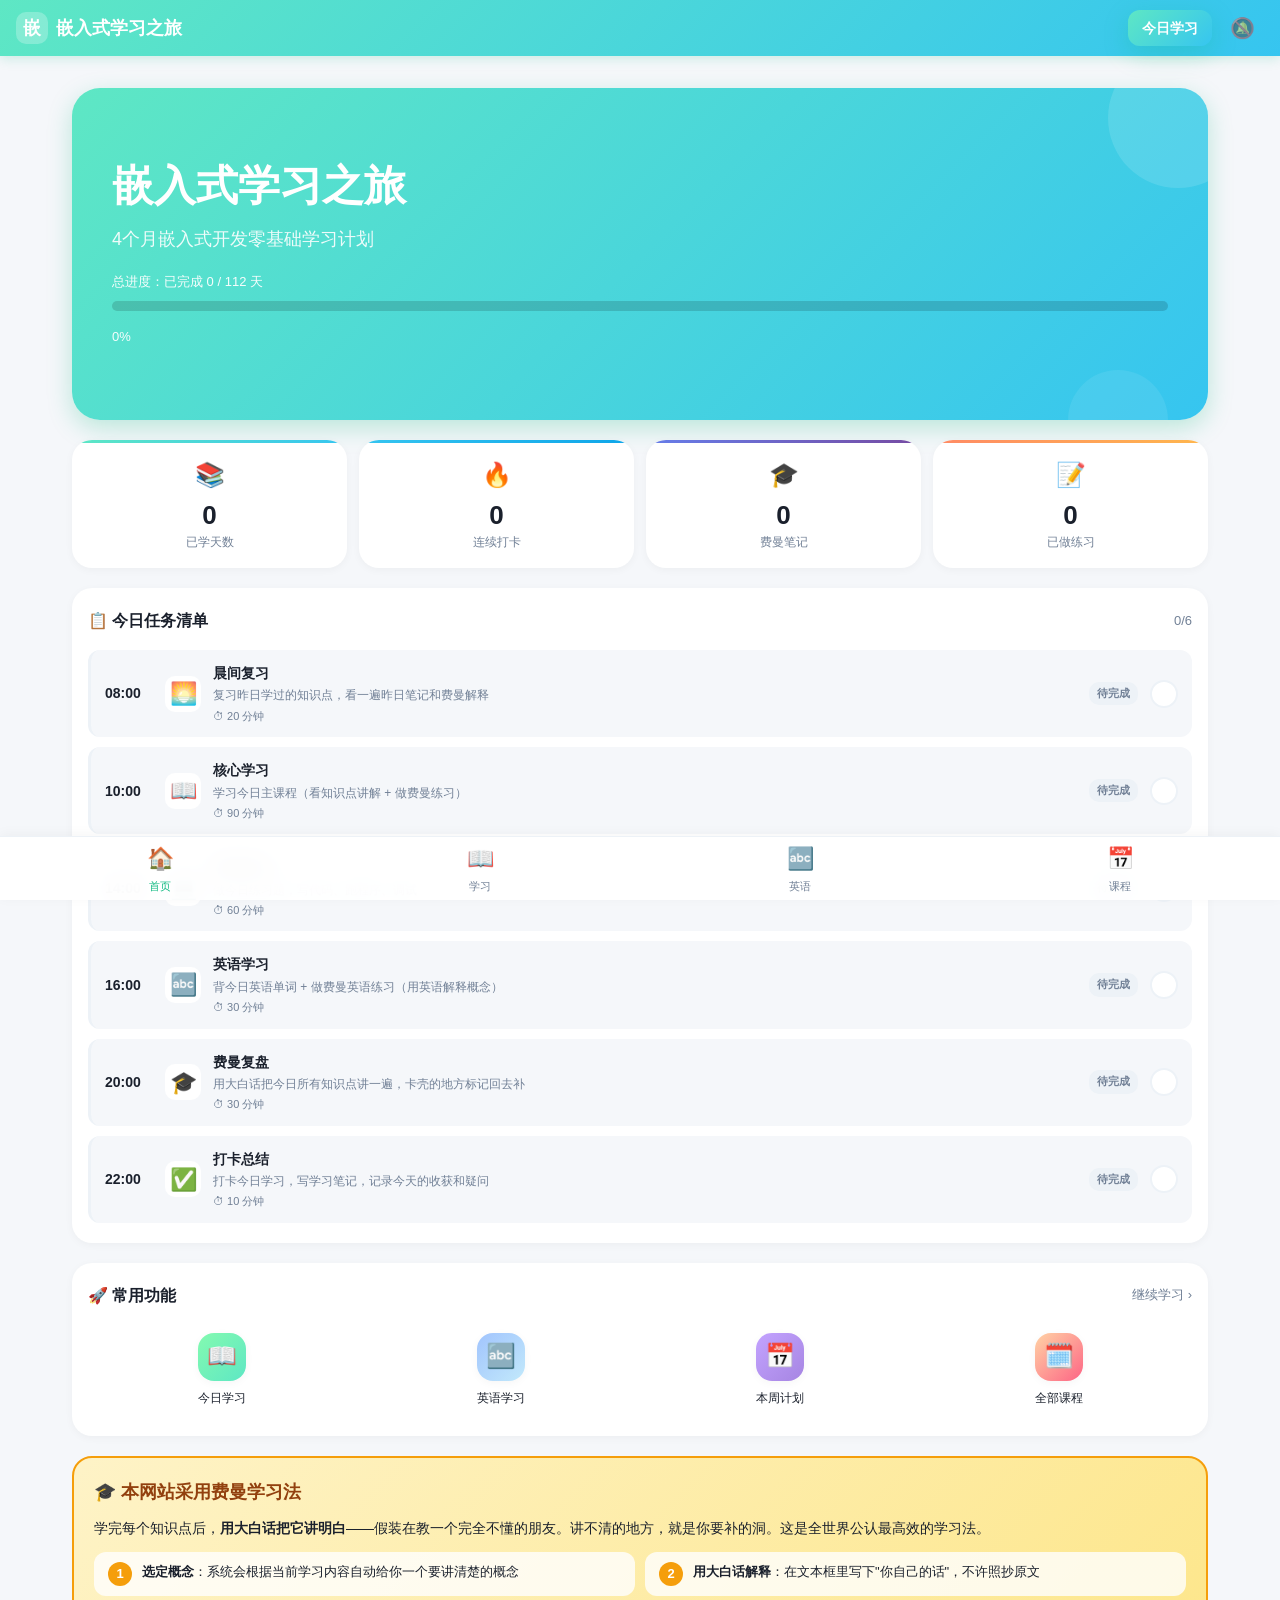
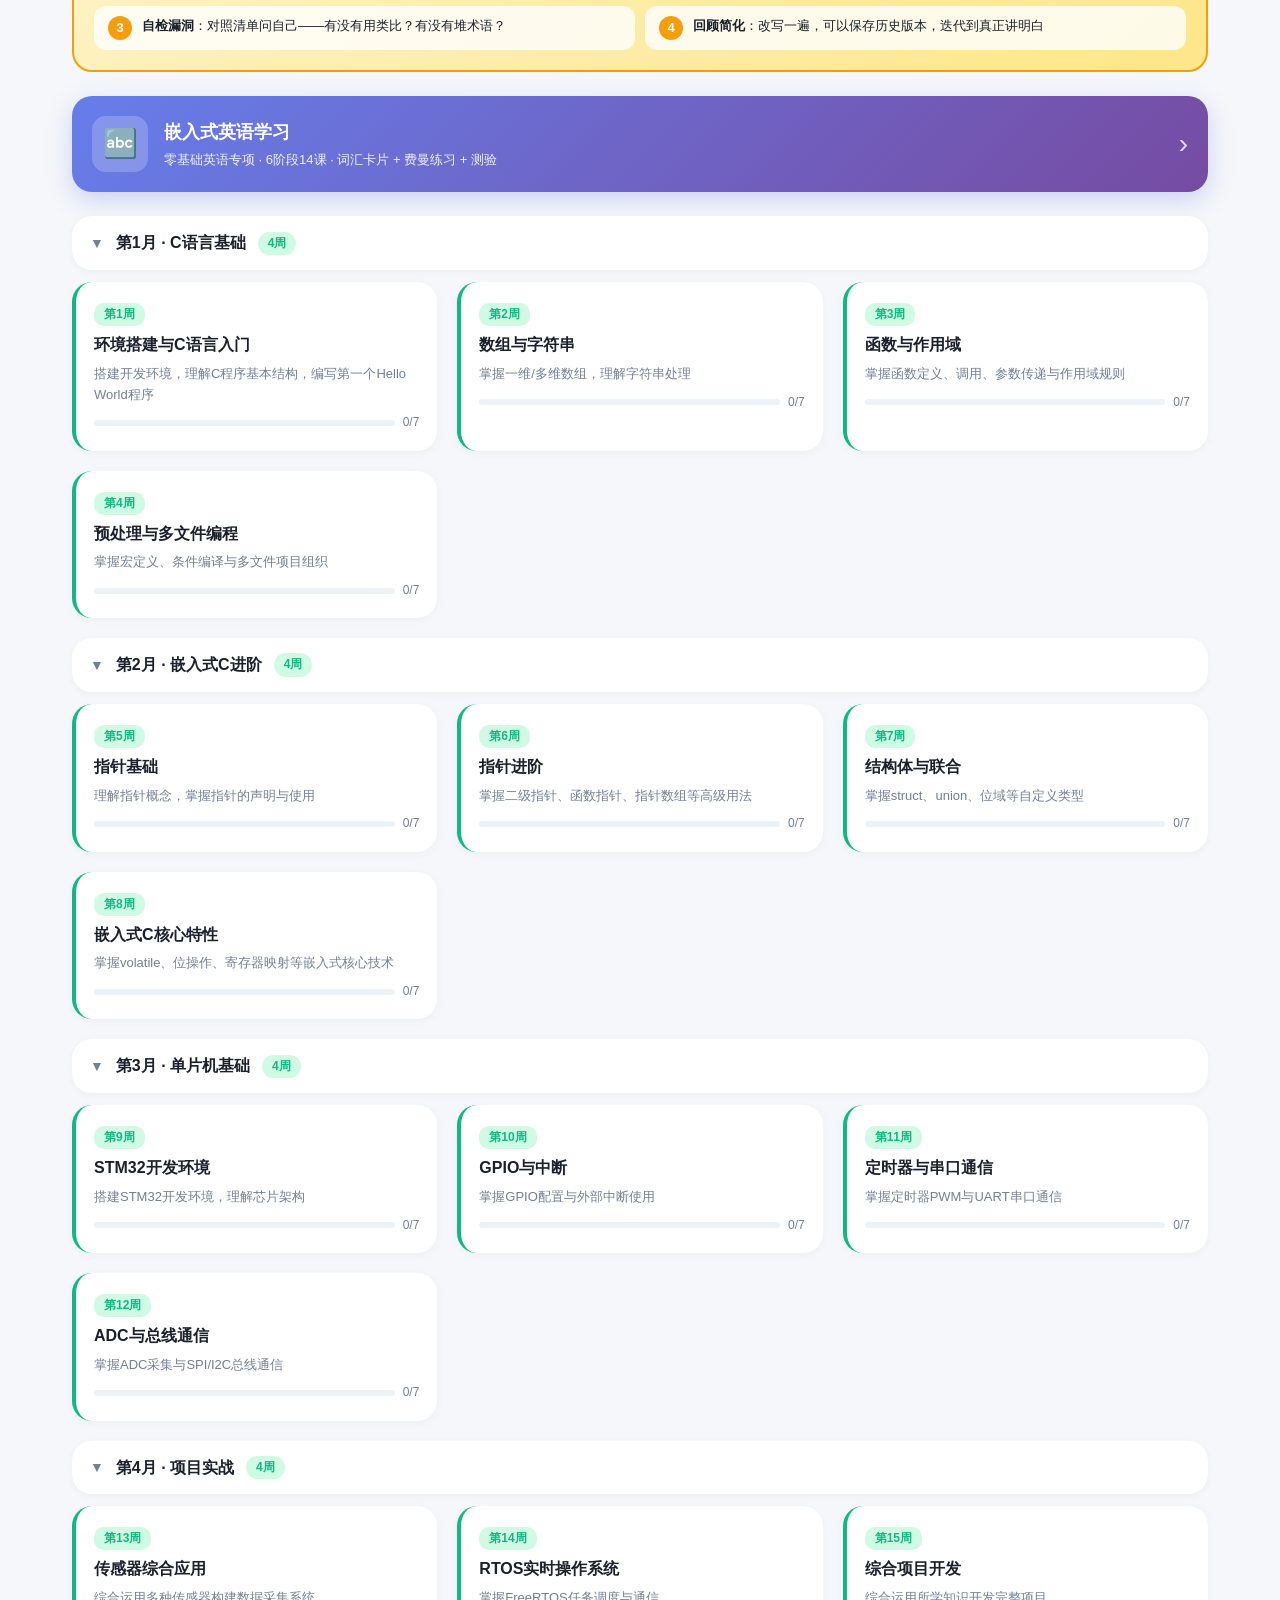
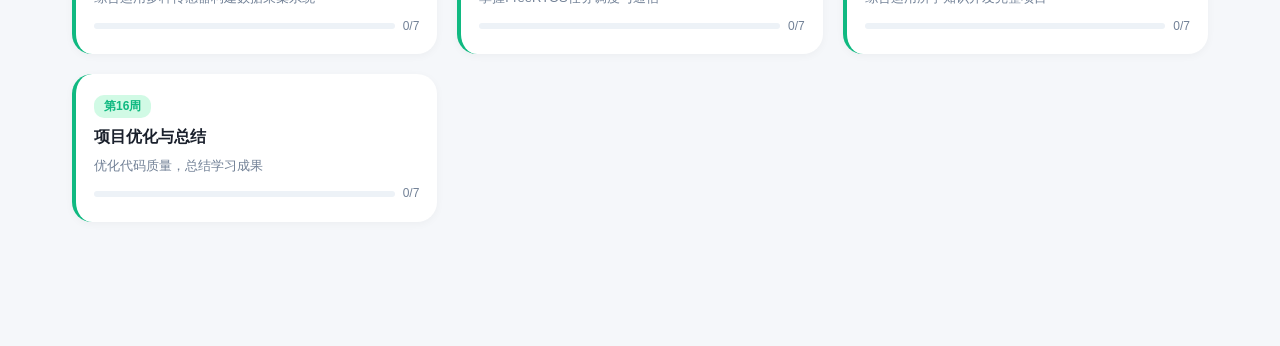
==== index.html @ c4815a7a "embedded learning website: 4-month curriculum + english + feynman" ====
<!DOCTYPE html>
<html lang="zh-CN">
<head>
  <meta charset="UTF-8">
  <meta name="viewport" content="width=device-width, initial-scale=1.0, maximum-scale=5.0, user-scalable=yes">
  <meta name="apple-mobile-web-app-capable" content="yes">
  <meta name="apple-mobile-web-app-status-bar-style" content="default">
  <meta name="apple-mobile-web-app-title" content="嵌入式学习">
  <meta name="theme-color" content="#10b981">
  <meta name="description" content="4个月嵌入式开发零基础学习计划，从C语言到单片机项目实战">
  <link rel="manifest" href="./manifest.json">
  <link rel="icon" type="image/svg+xml" href="./icons/icon-192.svg">
  <link rel="apple-touch-icon" href="./icons/icon-192.svg">
  <link rel="stylesheet" href="./css/style.css">
  <title>嵌入式学习之旅 - 首页</title>
</head>
<body>
  <!-- 顶部导航栏 -->
  <nav class="navbar">
    <div class="navbar-title">
      <span class="navbar-logo">嵌</span>
      <span>嵌入式学习之旅</span>
    </div>
    <div class="navbar-actions">
      <a href="./day.html?week=1&day=1" class="btn btn-primary" style="min-height:36px;padding:0 14px;font-size:14px;">今日学习</a>
      <button class="notif-toggle" aria-label="通知开关"></button>
    </div>
  </nav>

  <!-- 主体内容 -->
  <main class="container" id="main-content">
    <!-- Hero 区域 -->
    <section class="hero" id="hero-area">
      <div class="loading">加载中...</div>
    </section>

    <!-- 学习数据统计卡片 -->
    <section class="stats-row" id="stats-row">
      <div class="stat-card">
        <div class="stat-icon">📚</div>
        <div class="stat-num" id="stat-days">0</div>
        <div class="stat-label">已学天数</div>
      </div>
      <div class="stat-card stat-blue">
        <div class="stat-icon">🔥</div>
        <div class="stat-num" id="stat-streak">0</div>
        <div class="stat-label">连续打卡</div>
      </div>
      <div class="stat-card stat-purple">
        <div class="stat-icon">🎓</div>
        <div class="stat-num" id="stat-feynman">0</div>
        <div class="stat-label">费曼笔记</div>
      </div>
      <div class="stat-card stat-warm">
        <div class="stat-icon">📝</div>
        <div class="stat-num" id="stat-exercises">0</div>
        <div class="stat-label">已做练习</div>
      </div>
    </section>

    <!-- 今日任务清单 -->
    <section class="quick-entry reminder-section">
      <div class="quick-entry-title">
        <span>📋 今日任务清单</span>
        <span id="reminder-progress-text" style="font-size:13px;color:var(--color-text-secondary);font-weight:500;">0/6</span>
      </div>
      <div id="reminder-list-container">
        <div class="loading">加载中...</div>
      </div>
    </section>

    <!-- 功能入口网格 -->
    <section class="quick-entry">
      <div class="quick-entry-title">
        <span>🚀 常用功能</span>
        <a href="./day.html?week=1&day=1">继续学习 ›</a>
      </div>
      <div class="quick-grid">
        <a class="quick-item" href="./day.html?week=1&day=1">
          <div class="quick-item-icon green">📖</div>
          <span class="quick-item-label">今日学习</span>
        </a>
        <a class="quick-item" href="./english.html">
          <div class="quick-item-icon blue">🔤</div>
          <span class="quick-item-label">英语学习</span>
        </a>
        <a class="quick-item" href="./week.html?week=1">
          <div class="quick-item-icon purple">📅</div>
          <span class="quick-item-label">本周计划</span>
        </a>
        <a class="quick-item" href="#months-container">
          <div class="quick-item-icon warm">🗓️</div>
          <span class="quick-item-label">全部课程</span>
        </a>
      </div>
    </section>

    <!-- 费曼学习法引导 -->
    <section class="feynman-intro">
      <h2>🎓 本网站采用费曼学习法</h2>
      <p>学完每个知识点后，<strong>用大白话把它讲明白</strong>——假装在教一个完全不懂的朋友。讲不清的地方，就是你要补的洞。这是全世界公认最高效的学习法。</p>
      <div class="feynman-steps">
        <div class="feynman-step"><span class="feynman-step-num">1</span><span><strong>选定概念</strong>：系统会根据当前学习内容自动给你一个要讲清楚的概念</span></div>
        <div class="feynman-step"><span class="feynman-step-num">2</span><span><strong>用大白话解释</strong>：在文本框里写下"你自己的话"，不许照抄原文</span></div>
        <div class="feynman-step"><span class="feynman-step-num">3</span><span><strong>自检漏洞</strong>：对照清单问自己——有没有用类比？有没有堆术语？</span></div>
        <div class="feynman-step"><span class="feynman-step-num">4</span><span><strong>回顾简化</strong>：改写一遍，可以保存历史版本，迭代到真正讲明白</span></div>
      </div>
    </section>

    <!-- 嵌入式英语学习入口 -->
    <section class="english-entry">
      <a href="./english.html" class="english-entry-card">
        <div class="english-entry-icon">🔤</div>
        <div class="english-entry-content">
          <div class="english-entry-title">嵌入式英语学习</div>
          <div class="english-entry-desc">零基础英语专项 · 6阶段14课 · 词汇卡片 + 费曼练习 + 测验</div>
        </div>
        <span class="english-entry-arrow">›</span>
      </a>
    </section>

    <!-- 月份卡片区 -->
    <section id="months-container">
      <div class="loading">加载课程数据...</div>
    </section>

    <!-- 今日推荐 -->
    <section id="today-recommend" class="today-recommend" style="display:none;">
      <div class="loading">加载中...</div>
    </section>
  </main>

  <!-- 底部导航栏 -->
  <nav class="bottom-nav">
    <a class="bottom-nav-item active" href="./index.html">
      <span class="nav-icon">🏠</span>
      <span class="nav-label">首页</span>
    </a>
    <a class="bottom-nav-item" href="./day.html?week=1&day=1">
      <span class="nav-icon">📖</span>
      <span class="nav-label">学习</span>
    </a>
    <a class="bottom-nav-item" href="./english.html">
      <span class="nav-icon">🔤</span>
      <span class="nav-label">英语</span>
    </a>
    <a class="bottom-nav-item" href="#months-container">
      <span class="nav-icon">📅</span>
      <span class="nav-label">课程</span>
    </a>
  </nav>

  <!-- 引入JS文件 -->
  <script src="./js/data.js"></script>
  <script src="./js/progress.js"></script>
  <script src="./js/notification.js"></script>
  <script src="./js/feynman.js"></script>
  <script src="./js/reminder.js"></script>
  <script src="./js/app.js"></script>
</body>
</html>
---- css/style.css ----
/* ========================================
   嵌入式学习之旅 - 全局样式
   移动优先设计，响应式适配 PC/平板/手机
   视觉风格：学习 APP 风（清新渐变 + 大圆角 + 柔和阴影）
   ======================================== */

/* CSS 变量定义主题色 */
:root {
  /* 主色调：薄荷绿渐变 */
  --color-primary: #10b981;
  --color-primary-dark: #059669;
  --color-primary-light: #d1fae5;
  --color-accent: #36c5f0;
  --color-accent-dark: #0ea5e9;
  --gradient-primary: linear-gradient(135deg, #5ee7c4 0%, #36c5f0 100%);
  --gradient-accent: linear-gradient(135deg, #667eea 0%, #764ba2 100%);
  --gradient-warm: linear-gradient(135deg, #ff8a65 0%, #ffb74d 100%);
  --gradient-soft: linear-gradient(135deg, #a8edea 0%, #fed6e3 100%);

  --color-bg: #f5f7fa;
  --color-card: #ffffff;
  --color-text: #1a202c;
  --color-text-secondary: #718096;
  --color-border: #edf2f7;
  --color-success: #10b981;
  --color-success-light: #d1fae5;
  --color-error: #ef4444;
  --color-error-light: #fee2e2;
  --color-code-bg: #1e293b;
  --color-code-text: #e2e8f0;
  --radius: 20px;
  --radius-sm: 12px;
  --radius-lg: 28px;
  --shadow: 0 2px 8px rgba(0, 0, 0, 0.04);
  --shadow-md: 0 4px 16px rgba(0, 0, 0, 0.06);
  --shadow-lg: 0 12px 32px rgba(0, 0, 0, 0.08);
  --shadow-color: 0 8px 24px rgba(16, 185, 129, 0.25);
  --nav-height: 56px;
}

/* 基础重置 */
*, *::before, *::after {
  box-sizing: border-box;
  margin: 0;
  padding: 0;
}

html {
  -webkit-text-size-adjust: 100%;
  -webkit-tap-highlight-color: transparent;
}

body {
  font-family: -apple-system, BlinkMacSystemFont, 'PingFang SC', 'Microsoft YaHei',
    'Segoe UI', Roboto, 'Helvetica Neue', Arial, sans-serif;
  background-color: var(--color-bg);
  color: var(--color-text);
  line-height: 1.6;
  font-size: 16px;
  padding-top: var(--nav-height);
  padding-bottom: 72px;
  -webkit-font-smoothing: antialiased;
}

/* 链接样式 */
a {
  color: var(--color-primary);
  text-decoration: none;
}

a:hover {
  text-decoration: underline;
}

/* ========================================
   导航栏 - 固定顶部，毛玻璃效果
   ======================================== */
.navbar {
  position: fixed;
  top: 0;
  left: 0;
  right: 0;
  height: var(--nav-height);
  background: var(--gradient-primary);
  -webkit-backdrop-filter: blur(10px);
  backdrop-filter: blur(10px);
  border-bottom: none;
  z-index: 1000;
  display: flex;
  align-items: center;
  justify-content: space-between;
  padding: 0 16px;
  box-shadow: 0 2px 12px rgba(16, 185, 129, 0.2);
}

.navbar-title {
  font-size: 18px;
  font-weight: 700;
  color: #fff;
  display: flex;
  align-items: center;
  gap: 8px;
}

.navbar-actions {
  display: flex;
  align-items: center;
  gap: 8px;
}

.navbar-logo {
  width: 32px;
  height: 32px;
  border-radius: 10px;
  background: rgba(255, 255, 255, 0.25);
  color: #fff;
  display: flex;
  align-items: center;
  justify-content: center;
  font-size: 18px;
  font-weight: 700;
}

/* 通知开关 */
.notif-toggle {
  width: 44px;
  height: 44px;
  border: none;
  background: transparent;
  font-size: 20px;
  cursor: pointer;
  display: flex;
  align-items: center;
  justify-content: center;
  border-radius: 50%;
  transition: background 0.2s;
}

.notif-toggle:hover {
  background: var(--color-primary-light);
}

.notif-toggle.active {
  color: var(--color-primary);
}

.notif-toggle.inactive {
  color: var(--color-text-secondary);
  opacity: 0.5;
}

/* ========================================
   按钮通用样式 - 最小高度44px（iPhone触摸标准）
   ======================================== */
.btn {
  display: inline-flex;
  align-items: center;
  justify-content: center;
  min-height: 44px;
  padding: 0 20px;
  border: none;
  border-radius: var(--radius-sm);
  font-size: 15px;
  font-weight: 600;
  cursor: pointer;
  transition: all 0.2s ease;
  text-decoration: none;
  white-space: nowrap;
}

.btn-primary {
  background: var(--gradient-primary);
  color: #fff;
  box-shadow: var(--shadow-color);
}

.btn-primary:hover {
  filter: brightness(1.05);
  text-decoration: none;
}

.btn-secondary {
  background: var(--color-card);
  color: var(--color-text);
  border: 1px solid var(--color-border);
  box-shadow: var(--shadow);
}

.btn-secondary:hover {
  border-color: var(--color-primary);
  text-decoration: none;
}

.btn-full {
  width: 100%;
}

/* 打卡按钮 */
.btn-checkin {
  min-height: 44px;
  padding: 0 20px;
  border: 2px solid var(--color-border);
  background: var(--color-card);
  color: var(--color-text-secondary);
  border-radius: var(--radius-sm);
  font-size: 15px;
  font-weight: 600;
  cursor: pointer;
  transition: all 0.3s ease;
  display: inline-flex;
  align-items: center;
  gap: 6px;
}

.btn-checkin:hover {
  border-color: var(--color-primary);
}

.btn-checkin.checked {
  background: var(--color-success);
  border-color: var(--color-success);
  color: #fff;
  animation: checkinBounce 0.4s ease;
}

@keyframes checkinBounce {
  0% { transform: scale(1); }
  50% { transform: scale(1.15); }
  100% { transform: scale(1); }
}

/* ========================================
   布局容器
   ======================================== */
.container {
  width: 100%;
  max-width: 1200px;
  margin: 0 auto;
  padding: 16px;
}

/* ========================================
   Hero 区域 - 学习APP风格渐变 banner
   ======================================== */
.hero {
  background: var(--gradient-primary);
  color: #fff;
  padding: 32px 24px 28px;
  border-radius: var(--radius-lg);
  margin-bottom: 20px;
  text-align: left;
  position: relative;
  overflow: hidden;
  box-shadow: var(--shadow-color);
}

.hero::after {
  content: '';
  position: absolute;
  top: -40px;
  right: -40px;
  width: 140px;
  height: 140px;
  background: rgba(255, 255, 255, 0.12);
  border-radius: 50%;
}

.hero::before {
  content: '';
  position: absolute;
  bottom: -50px;
  right: 40px;
  width: 100px;
  height: 100px;
  background: rgba(255, 255, 255, 0.08);
  border-radius: 50%;
}

.hero h1 {
  font-size: 24px;
  font-weight: 800;
  margin-bottom: 6px;
  position: relative;
  z-index: 1;
}

.hero p {
  font-size: 14px;
  opacity: 0.9;
  margin-bottom: 18px;
  position: relative;
  z-index: 1;
}

.hero-progress {
  max-width: 100%;
  margin: 0;
  position: relative;
  z-index: 1;
}

.hero-progress-text {
  font-size: 13px;
  opacity: 0.95;
  margin-bottom: 8px;
}

/* ========================================
   进度条
   ======================================== */
.progress-bar {
  width: 100%;
  height: 10px;
  background: rgba(255, 255, 255, 0.3);
  border-radius: 6px;
  overflow: hidden;
}

.hero .progress-bar {
  background: rgba(0, 0, 0, 0.15);
}

.progress-fill {
  height: 100%;
  background: linear-gradient(90deg, #fbbf24 0%, #34d399 100%);
  border-radius: 6px;
  transition: width 0.6s ease;
}

.progress-bar.light {
  background: var(--color-border);
}

.progress-bar.light .progress-fill {
  background: var(--gradient-primary);
}

.progress-label {
  font-size: 13px;
  color: var(--color-text-secondary);
  margin-top: 6px;
  display: flex;
  justify-content: space-between;
}

/* ========================================
   区域标题
   ======================================== */
.section-title {
  font-size: 20px;
  font-weight: 700;
  margin-bottom: 16px;
  display: flex;
  align-items: center;
  gap: 8px;
}

.section-title .icon {
  font-size: 24px;
}

/* ========================================
   卡片通用样式
   ======================================== */
.card {
  background: var(--color-card);
  border-radius: var(--radius);
  box-shadow: var(--shadow);
  padding: 20px;
  transition: box-shadow 0.2s ease, transform 0.2s ease;
}

.card-link {
  display: block;
  cursor: pointer;
}

.card-link:hover {
  box-shadow: var(--shadow-lg);
  transform: translateY(-2px);
  text-decoration: none;
}

.card-link:hover .card-title {
  color: var(--color-primary);
}

.card-title {
  font-size: 16px;
  font-weight: 700;
  margin-bottom: 8px;
  transition: color 0.2s;
}

.card-subtitle {
  font-size: 13px;
  color: var(--color-text-secondary);
  margin-bottom: 8px;
}

.card-meta {
  font-size: 12px;
  color: var(--color-text-secondary);
  display: flex;
  align-items: center;
  gap: 12px;
  flex-wrap: wrap;
}

/* ========================================
   月份卡片区
   ======================================== */
.month-section {
  margin-bottom: 24px;
}

.month-header {
  display: flex;
  align-items: center;
  gap: 12px;
  margin-bottom: 12px;
  cursor: pointer;
  padding: 8px 0;
}

.month-header .toggle {
  font-size: 14px;
  color: var(--color-text-secondary);
  transition: transform 0.2s;
}

.month-section.collapsed .toggle {
  transform: rotate(-90deg);
}

.month-section.collapsed .week-grid {
  display: none;
}

.month-header h2 {
  font-size: 18px;
  font-weight: 700;
}

.month-badge {
  background: var(--color-primary-light);
  color: var(--color-primary);
  font-size: 12px;
  padding: 2px 10px;
  border-radius: 12px;
  font-weight: 600;
}

/* 周卡片网格 */
.week-grid {
  display: grid;
  grid-template-columns: 1fr;
  gap: 12px;
}

/* 周卡片 */
.week-card {
  background: var(--color-card);
  border-radius: var(--radius);
  box-shadow: var(--shadow);
  padding: 18px;
  border-left: 4px solid var(--color-primary);
  transition: all 0.2s ease;
  display: block;
}

.week-card:hover {
  box-shadow: var(--shadow-md);
  transform: translateY(-2px);
  text-decoration: none;
}

.week-card .week-number {
  font-size: 12px;
  color: var(--color-primary);
  font-weight: 700;
  margin-bottom: 6px;
  background: var(--color-primary-light);
  display: inline-block;
  padding: 2px 10px;
  border-radius: 10px;
}

.week-card .week-theme {
  font-size: 16px;
  font-weight: 700;
  margin-bottom: 6px;
  color: var(--color-text);
}

.week-card .week-goal {
  font-size: 13px;
  color: var(--color-text-secondary);
  margin-bottom: 8px;
}

.week-card .week-progress {
  display: flex;
  align-items: center;
  gap: 8px;
}

.week-card .week-progress-bar {
  flex: 1;
  height: 6px;
  background: var(--color-border);
  border-radius: 3px;
  overflow: hidden;
}

.week-card .week-progress-fill {
  height: 100%;
  background: var(--color-primary);
  border-radius: 3px;
  transition: width 0.4s ease;
}

.week-card .week-progress-text {
  font-size: 12px;
  color: var(--color-text-secondary);
}

/* ========================================
   今日推荐区域
   ======================================== */
.today-recommend {
  background: var(--gradient-soft);
  border-radius: var(--radius);
  box-shadow: var(--shadow);
  padding: 20px;
  margin-bottom: 24px;
  border: 2px dashed var(--color-accent);
  text-align: center;
}

.today-recommend h3 {
  font-size: 16px;
  font-weight: 700;
  margin-bottom: 8px;
}

.today-recommend p {
  font-size: 13px;
  color: var(--color-text-secondary);
  margin-bottom: 16px;
}

/* ========================================
   页脚
   ======================================== */
.footer {
  text-align: center;
  padding: 24px 16px;
  font-size: 13px;
  color: var(--color-text-secondary);
  border-top: 1px solid var(--color-border);
  margin-top: 24px;
}

/* ========================================
   周详情页 - 天卡片列表
   ======================================== */
.day-list {
  display: flex;
  flex-direction: column;
  gap: 12px;
}

.day-card {
  background: var(--color-card);
  border-radius: var(--radius);
  box-shadow: var(--shadow);
  padding: 16px;
  display: flex;
  align-items: center;
  gap: 12px;
  transition: all 0.2s ease;
  border: 1px solid transparent;
}

.day-card:hover {
  box-shadow: var(--shadow-lg);
  border-color: var(--color-primary);
  transform: translateX(4px);
  text-decoration: none;
}

.day-card .day-icon {
  width: 40px;
  height: 40px;
  border-radius: 50%;
  display: flex;
  align-items: center;
  justify-content: center;
  font-size: 18px;
  font-weight: 700;
  flex-shrink: 0;
}

.day-card .day-icon.done {
  background: var(--color-success-light);
  color: var(--color-success);
}

.day-card .day-icon.undone {
  background: var(--color-bg);
  color: var(--color-text-secondary);
  border: 2px dashed var(--color-border);
}

.day-card .day-info {
  flex: 1;
}

.day-card .day-label {
  font-size: 12px;
  color: var(--color-text-secondary);
}

.day-card .day-title {
  font-size: 15px;
  font-weight: 600;
  color: var(--color-text);
}

.day-card .day-arrow {
  font-size: 18px;
  color: var(--color-text-secondary);
}

/* ========================================
   日详情页 - 各区块
   ======================================== */
.day-nav-bottom {
  display: flex;
  justify-content: space-between;
  gap: 12px;
  margin-top: 24px;
}

.day-nav-bottom .btn {
  flex: 1;
}

/* 学习目标卡片 */
.goal-card {
  background: var(--color-primary-light);
  border-radius: var(--radius);
  padding: 16px 20px;
  margin-bottom: 16px;
  border-left: 4px solid var(--color-primary);
}

.goal-card h3 {
  font-size: 14px;
  color: var(--color-primary);
  font-weight: 700;
  margin-bottom: 6px;
}

.goal-card p {
  font-size: 14px;
  color: var(--color-text);
}

/* 时间分配卡片 */
.schedule-card ul {
  list-style: none;
  padding: 0;
}

.schedule-item {
  display: flex;
  gap: 12px;
  padding: 10px 0;
  border-bottom: 1px solid var(--color-border);
}

.schedule-item:last-child {
  border-bottom: none;
}

.schedule-time {
  font-size: 13px;
  font-weight: 600;
  color: var(--color-primary);
  min-width: 110px;
  flex-shrink: 0;
}

.schedule-task {
  font-size: 14px;
  color: var(--color-text);
}

/* 知识点讲解区域 */
.knowledge-section {
  margin-bottom: 24px;
}

.knowledge-point {
  margin-bottom: 20px;
}

.knowledge-point h4 {
  font-size: 16px;
  font-weight: 700;
  margin-bottom: 8px;
  color: var(--color-text);
  padding-left: 12px;
  border-left: 3px solid var(--color-primary);
}

.knowledge-point p {
  font-size: 14px;
  line-height: 1.6;
  color: var(--color-text);
  margin-bottom: 12px;
}

.knowledge-point ul {
  padding-left: 20px;
  margin-bottom: 12px;
}

.knowledge-point li {
  font-size: 14px;
  line-height: 1.6;
  margin-bottom: 4px;
}

/* 代码块 */
pre {
  background: var(--color-code-bg);
  color: var(--color-code-text);
  border-radius: var(--radius-sm);
  padding: 16px;
  overflow-x: auto;
  font-size: 13px;
  line-height: 1.5;
  margin: 12px 0;
  -webkit-overflow-scrolling: touch;
}

pre code {
  font-family: 'SF Mono', 'Fira Code', 'Cascadia Code', Consolas, 'Courier New', monospace;
  background: transparent;
  color: inherit;
  padding: 0;
  white-space: pre;
}

code.inline {
  font-family: 'SF Mono', Consolas, monospace;
  background: var(--color-primary-light);
  color: var(--color-primary-dark);
  padding: 2px 6px;
  border-radius: 4px;
  font-size: 13px;
}

/* 代码块语法高亮感（简单着色） */
.code-comment { color: #6b7280; font-style: italic; }
.code-keyword { color: #f472b6; }
.code-string { color: #86efac; }
.code-number { color: #fbbf24; }
.code-func { color: #60a5fa; }

/* ========================================
   练习题区域
   ======================================== */
.exercise-section {
  margin-bottom: 24px;
}

.exercise-card {
  background: var(--color-card);
  border-radius: var(--radius);
  box-shadow: var(--shadow);
  padding: 20px;
  margin-bottom: 16px;
  border: 1px solid var(--color-border);
}

.exercise-card .exercise-type {
  font-size: 12px;
  font-weight: 600;
  color: #fff;
  background: var(--color-primary);
  padding: 2px 10px;
  border-radius: 12px;
  display: inline-block;
  margin-bottom: 10px;
}

.exercise-card .exercise-question {
  font-size: 15px;
  font-weight: 600;
  margin-bottom: 14px;
  line-height: 1.6;
}

/* 选择题选项 */
.choice-options {
  display: flex;
  flex-direction: column;
  gap: 8px;
  margin-bottom: 14px;
}

.choice-option {
  display: flex;
  align-items: center;
  gap: 10px;
  padding: 12px 16px;
  border: 2px solid var(--color-border);
  border-radius: var(--radius-sm);
  cursor: pointer;
  font-size: 14px;
  transition: all 0.2s ease;
  min-height: 44px;
}

.choice-option:hover {
  border-color: var(--color-primary);
  background: var(--color-primary-light);
}

.choice-option input[type="radio"] {
  width: 20px;
  height: 20px;
  accent-color: var(--color-primary);
  flex-shrink: 0;
}

.choice-option.correct {
  border-color: var(--color-success);
  background: var(--color-success-light);
}

.choice-option.wrong {
  border-color: var(--color-error);
  background: var(--color-error-light);
}

/* 填空题 */
.fill-input {
  width: 100%;
  min-height: 44px;
  padding: 10px 14px;
  border: 2px solid var(--color-border);
  border-radius: var(--radius-sm);
  font-size: 14px;
  font-family: inherit;
  margin-bottom: 14px;
  transition: border-color 0.2s;
}

.fill-input:focus {
  outline: none;
  border-color: var(--color-primary);
}

.fill-input.correct {
  border-color: var(--color-success);
  background: var(--color-success-light);
}

.fill-input.wrong {
  border-color: var(--color-error);
  background: var(--color-error-light);
}

/* 代码题 */
.code-textarea {
  width: 100%;
  min-height: 120px;
  padding: 12px 16px;
  border: 2px solid var(--color-border);
  border-radius: var(--radius-sm);
  font-family: 'SF Mono', Consolas, monospace;
  font-size: 13px;
  line-height: 1.5;
  resize: vertical;
  margin-bottom: 14px;
  background: var(--color-bg);
  color: var(--color-text);
}

.code-textarea:focus {
  outline: none;
  border-color: var(--color-primary);
}

/* 提交后的反馈 */
.exercise-feedback {
  margin-top: 12px;
  padding: 12px 16px;
  border-radius: var(--radius-sm);
  font-size: 14px;
  line-height: 1.6;
  display: none;
}

.exercise-feedback.show {
  display: block;
}

.exercise-feedback.correct {
  background: var(--color-success-light);
  color: var(--color-success);
}

.exercise-feedback.wrong {
  background: var(--color-error-light);
  color: var(--color-error);
}

.exercise-feedback .feedback-label {
  font-weight: 700;
  margin-bottom: 4px;
}

.exercise-feedback .feedback-explanation {
  color: var(--color-text);
  font-size: 13px;
}

/* ========================================
   笔记区域
   ======================================== */
.notes-section {
  margin-bottom: 24px;
}

.notes-textarea {
  width: 100%;
  min-height: 150px;
  padding: 14px 16px;
  border: 2px solid var(--color-border);
  border-radius: var(--radius);
  font-family: inherit;
  font-size: 14px;
  line-height: 1.6;
  resize: vertical;
  background: var(--color-card);
  color: var(--color-text);
  transition: border-color 0.2s;
}

.notes-textarea:focus {
  outline: none;
  border-color: var(--color-primary);
}

.notes-status {
  font-size: 12px;
  color: var(--color-text-secondary);
  margin-top: 6px;
  text-align: right;
}

.notes-status.saved {
  color: var(--color-success);
}

/* ========================================
   加载与空状态
   ======================================== */
.loading {
  text-align: center;
  padding: 40px;
  color: var(--color-text-secondary);
  font-size: 14px;
}

.loading::after {
  content: '';
  display: block;
  width: 32px;
  height: 32px;
  margin: 12px auto;
  border: 3px solid var(--color-border);
  border-top-color: var(--color-primary);
  border-radius: 50%;
  animation: spin 0.8s linear infinite;
}

@keyframes spin {
  to { transform: rotate(360deg); }
}

.error-msg {
  text-align: center;
  padding: 40px 20px;
  color: var(--color-error);
  font-size: 14px;
}

/* ========================================
   响应式 - 平板 (>=768px)
   ======================================== */
@media (min-width: 768px) {
  body {
    font-size: 16px;
  }

  .container {
    padding: 24px;
  }

  .hero {
    padding: 56px 32px;
  }

  .hero h1 {
    font-size: 36px;
  }

  .hero p {
    font-size: 17px;
  }

  .section-title {
    font-size: 22px;
  }

  .week-grid {
    grid-template-columns: repeat(2, 1fr);
    gap: 16px;
  }

  .day-list {
    display: grid;
    grid-template-columns: repeat(2, 1fr);
    gap: 16px;
  }
}

/* ========================================
   响应式 - PC (>=1024px)
   ======================================== */
@media (min-width: 1024px) {
  .container {
    padding: 32px;
  }

  .hero {
    padding: 64px 40px;
  }

  .hero h1 {
    font-size: 42px;
  }

  .hero p {
    font-size: 18px;
  }

  .section-title {
    font-size: 24px;
  }

  .week-grid {
    grid-template-columns: repeat(3, 1fr);
    gap: 20px;
  }

  .day-list {
    display: grid;
    grid-template-columns: repeat(3, 1fr);
    gap: 16px;
  }

  .card {
    padding: 24px;
  }
}

/* ========================================
   工具类
   ======================================== */
.text-center { text-align: center; }
.mt-16 { margin-top: 16px; }
.mt-24 { margin-top: 24px; }
.mb-16 { margin-bottom: 16px; }
.hidden { display: none !important; }

/* ========================================
   嵌入式英语学习模块样式
   主题色采用紫色，与主课程区分
   ======================================== */
:root {
  --color-english: #7c3aed;
  --color-english-dark: #6d28d9;
  --color-english-light: #ede9fe;
}

/* 首页入口卡片 */
.english-entry {
  margin-bottom: 24px;
}

.english-entry-card {
  display: flex;
  align-items: center;
  gap: 16px;
  background: var(--gradient-accent);
  color: #fff;
  padding: 20px;
  border-radius: var(--radius);
  box-shadow: 0 8px 24px rgba(102, 126, 234, 0.3);
  text-decoration: none;
  transition: transform 0.2s ease, box-shadow 0.2s ease;
}

.english-entry-card:hover {
  transform: translateY(-2px);
  box-shadow: 0 12px 32px rgba(124, 58, 237, 0.3);
  text-decoration: none;
}

.english-entry-icon {
  width: 56px;
  height: 56px;
  border-radius: 14px;
  background: rgba(255, 255, 255, 0.2);
  display: flex;
  align-items: center;
  justify-content: center;
  font-size: 28px;
  flex-shrink: 0;
}

.english-entry-content {
  flex: 1;
}

.english-entry-title {
  font-size: 18px;
  font-weight: 800;
  margin-bottom: 4px;
}

.english-entry-desc {
  font-size: 13px;
  opacity: 0.9;
}

.english-entry-arrow {
  font-size: 28px;
  font-weight: 300;
  opacity: 0.8;
}

/* 英语页面 Hero */
.english-hero {
  background: var(--gradient-primary);
  color: #fff;
  padding: 32px 24px 28px;
  border-radius: var(--radius-lg);
  margin-bottom: 24px;
  text-align: center;
  box-shadow: var(--shadow-color);
  position: relative;
  overflow: hidden;
}

.english-hero::after {
  content: '';
  position: absolute;
  top: -30px;
  right: -30px;
  width: 120px;
  height: 120px;
  background: rgba(255, 255, 255, 0.12);
  border-radius: 50%;
}

.english-hero h1 {
  font-size: 28px;
  font-weight: 800;
  margin-bottom: 8px;
}

.english-hero p {
  font-size: 15px;
  opacity: 0.9;
  margin-bottom: 20px;
}

.english-overall {
  max-width: 400px;
  margin: 0 auto;
}

.english-overall .progress-bar {
  background: rgba(0, 0, 0, 0.2);
}

.english-overall .progress-label {
  color: rgba(255, 255, 255, 0.95);
}

/* 级别列表 */
.english-level-list {
  display: grid;
  grid-template-columns: 1fr;
  gap: 16px;
}

.english-level-card {
  background: var(--color-card);
  border-radius: var(--radius);
  box-shadow: var(--shadow);
  padding: 20px;
  border-left: 4px solid var(--color-english);
  transition: all 0.2s ease;
}

.english-level-card:hover {
  box-shadow: var(--shadow-lg);
  transform: translateY(-2px);
  text-decoration: none;
}

.english-level-goal {
  font-size: 13px;
  color: var(--color-text-secondary);
  margin: 8px 0;
}

/* 面包屑导航 */
.english-breadcrumb {
  font-size: 13px;
  color: var(--color-text-secondary);
  margin-bottom: 16px;
  padding: 4px 0;
}

.english-breadcrumb a {
  color: var(--color-english);
}

/* 章节 */
.english-section {
  margin-bottom: 24px;
}

.english-hint {
  font-size: 13px;
  color: var(--color-text-secondary);
  margin: -8px 0 12px;
}

/* 课程统计 */
.english-lesson-stats {
  display: flex;
  gap: 12px;
  flex-wrap: wrap;
  margin-top: 12px;
  font-size: 13px;
}

.english-stat {
  background: var(--color-english-light);
  color: var(--color-english-dark);
  padding: 4px 12px;
  border-radius: 12px;
  font-weight: 600;
}

/* 词汇卡片网格 */
.english-word-grid {
  display: grid;
  grid-template-columns: 1fr;
  gap: 12px;
}

.english-word-card {
  position: relative;
  background: var(--color-card);
  border-radius: var(--radius);
  box-shadow: var(--shadow);
  padding: 20px;
  min-height: 120px;
  cursor: pointer;
  overflow: hidden;
  transition: all 0.3s ease;
  border: 1px solid var(--color-border);
}

.english-word-card:hover {
  box-shadow: var(--shadow-lg);
  border-color: var(--color-english);
}

.english-word-card.learned {
  border-color: var(--color-success);
  background: linear-gradient(135deg, var(--color-card) 0%, var(--color-success-light) 100%);
}

/* 正面：英文 */
.english-word-front {
  display: block;
}

.english-word-back {
  display: none;
}

.english-word-card.flipped .english-word-front {
  display: none;
}

.english-word-card.flipped .english-word-back {
  display: block;
}

.english-word-word {
  font-size: 22px;
  font-weight: 800;
  color: var(--color-text);
  margin-bottom: 4px;
}

.english-word-phonetic {
  font-size: 14px;
  color: var(--color-english);
  margin-bottom: 6px;
  font-style: italic;
}

.english-word-pos {
  font-size: 12px;
  color: var(--color-text-secondary);
  background: var(--color-bg);
  display: inline-block;
  padding: 2px 8px;
  border-radius: 8px;
}

.english-word-hint {
  font-size: 12px;
  color: var(--color-text-secondary);
  margin-top: 12px;
  opacity: 0.7;
}

.english-word-meaning {
  font-size: 18px;
  font-weight: 700;
  color: var(--color-english);
  margin-bottom: 8px;
}

.english-word-example-en {
  font-size: 13px;
  color: var(--color-text);
  margin-bottom: 4px;
  font-style: italic;
}

.english-word-example-cn {
  font-size: 13px;
  color: var(--color-text-secondary);
}

.english-word-mark {
  position: absolute;
  bottom: 8px;
  right: 8px;
  background: var(--color-bg);
  border: 1px solid var(--color-border);
  border-radius: 12px;
  padding: 4px 10px;
  font-size: 11px;
  color: var(--color-text-secondary);
  cursor: pointer;
  transition: all 0.2s;
  min-height: 28px;
}

.english-word-mark:hover {
  border-color: var(--color-english);
  color: var(--color-english);
}

.english-word-mark.marked {
  background: var(--color-success);
  border-color: var(--color-success);
  color: #fff;
}

/* 句型列表 */
.english-sentence-list {
  display: flex;
  flex-direction: column;
  gap: 12px;
}

.english-sentence-item {
  background: var(--color-card);
  border-radius: var(--radius);
  padding: 16px 20px;
  box-shadow: var(--shadow);
  border-left: 3px solid var(--color-english);
}

.english-sentence-en {
  font-size: 16px;
  font-weight: 600;
  color: var(--color-text);
  margin-bottom: 6px;
}

.english-sentence-cn {
  font-size: 14px;
  color: var(--color-text-secondary);
}

/* 测验 */
.english-quiz-form {
  display: flex;
  flex-direction: column;
  gap: 16px;
}

.english-quiz-word {
  font-size: 20px;
  font-weight: 800;
  color: var(--color-english);
  margin-bottom: 4px;
}

.english-quiz-phonetic {
  font-size: 13px;
  color: var(--color-text-secondary);
  font-style: italic;
  margin-bottom: 6px;
}

.english-quiz-prompt {
  font-size: 13px;
  color: var(--color-text-secondary);
}

.english-quiz-result {
  text-align: center;
  margin-top: 16px;
}

.english-quiz-score {
  font-size: 18px;
  font-weight: 800;
  padding: 12px 20px;
  border-radius: var(--radius-sm);
  margin-bottom: 12px;
}

.english-quiz-score.pass {
  background: var(--color-success-light);
  color: var(--color-success);
}

.english-quiz-score.fail {
  background: var(--color-error-light);
  color: var(--color-error);
}

/* 响应式 - 词汇卡片网格 */
@media (min-width: 768px) {
  .english-word-grid {
    grid-template-columns: repeat(2, 1fr);
  }

  .english-level-list {
    grid-template-columns: repeat(2, 1fr);
  }

  .english-hero h1 {
    font-size: 34px;
  }
}

@media (min-width: 1024px) {
  .english-word-grid {
    grid-template-columns: repeat(3, 1fr);
  }

  .english-level-list {
    grid-template-columns: repeat(3, 1fr);
  }

  .english-hero h1 {
    font-size: 38px;
  }
}

/* ========================================
   费曼学习法模块样式
   ======================================== */
.feynman-host {
  margin: 16px 0 24px;
}

.feynman-card {
  background: linear-gradient(135deg, #fffbeb 0%, #fef3c7 100%);
  border: 2px solid #f59e0b;
  border-radius: var(--radius);
  padding: 20px;
  box-shadow: var(--shadow);
}

.feynman-card.mastered {
  background: linear-gradient(135deg, var(--color-success-light) 0%, #d1fae5 100%);
  border-color: var(--color-success);
}

.feynman-header {
  display: flex;
  align-items: center;
  gap: 8px;
  margin-bottom: 14px;
  flex-wrap: wrap;
}

.feynman-icon {
  font-size: 22px;
}

.feynman-title {
  font-size: 15px;
  font-weight: 700;
  color: #92400e;
  flex: 1;
}

.feynman-card.mastered .feynman-title {
  color: var(--color-success);
}

.feynman-badge {
  font-size: 12px;
  padding: 2px 10px;
  border-radius: 12px;
  background: var(--color-border);
  color: var(--color-text-secondary);
  font-weight: 600;
}

.feynman-badge.on {
  background: var(--color-success);
  color: #fff;
}

.feynman-concept {
  background: rgba(255, 255, 255, 0.7);
  padding: 12px 16px;
  border-radius: var(--radius-sm);
  margin-bottom: 12px;
  border-left: 3px solid #f59e0b;
}

.feynman-concept-label {
  font-size: 13px;
  color: var(--color-text-secondary);
  display: block;
  margin-bottom: 4px;
}

.feynman-concept-name {
  font-size: 17px;
  color: #92400e;
}

.feynman-instruction {
  font-size: 14px;
  color: var(--color-text);
  line-height: 1.7;
  margin-bottom: 14px;
}

.feynman-instruction strong {
  color: #b45309;
}

.feynman-hints {
  display: flex;
  flex-wrap: wrap;
  gap: 6px;
  margin-bottom: 14px;
}

.feynman-hint-chip {
  font-size: 12px;
  background: rgba(245, 158, 11, 0.15);
  color: #92400e;
  padding: 3px 10px;
  border-radius: 12px;
  border: 1px dashed #f59e0b;
}

.feynman-textarea {
  width: 100%;
  min-height: 140px;
  padding: 14px 16px;
  border: 2px solid #fde68a;
  border-radius: var(--radius);
  font-family: inherit;
  font-size: 14px;
  line-height: 1.7;
  resize: vertical;
  background: #fff;
  color: var(--color-text);
  transition: border-color 0.2s;
}

.feynman-textarea:focus {
  outline: none;
  border-color: #f59e0b;
  box-shadow: 0 0 0 3px rgba(245, 158, 11, 0.15);
}

.feynman-save-status {
  font-size: 12px;
  color: var(--color-text-secondary);
  text-align: right;
  margin-top: 6px;
}

.feynman-save-status.saved {
  color: var(--color-success);
}

.feynman-save-status.editing {
  color: #f59e0b;
}

.feynman-checklist {
  margin-top: 16px;
  background: rgba(255, 255, 255, 0.6);
  border-radius: var(--radius-sm);
  padding: 14px 16px;
}

.feynman-checklist-title {
  font-size: 14px;
  font-weight: 700;
  color: #92400e;
  margin-bottom: 10px;
}

.feynman-check-item {
  display: flex;
  align-items: flex-start;
  gap: 8px;
  padding: 8px 0;
  cursor: pointer;
  border-bottom: 1px solid rgba(245, 158, 11, 0.15);
}

.feynman-check-item:last-child {
  border-bottom: none;
}

.feynman-check-item input[type="checkbox"] {
  width: 20px;
  height: 20px;
  accent-color: #f59e0b;
  flex-shrink: 0;
  margin-top: 2px;
}

.feynman-check-text {
  font-size: 13px;
  color: var(--color-text);
  font-weight: 500;
  display: block;
}

.feynman-check-tip {
  font-size: 11px;
  color: var(--color-text-secondary);
  display: block;
  margin-top: 2px;
  opacity: 0.8;
}

.feynman-actions {
  display: flex;
  gap: 8px;
  flex-wrap: wrap;
  margin-top: 16px;
}

.feynman-actions .btn {
  flex: 1;
  min-width: 120px;
}

.feynman-history-panel {
  margin-top: 16px;
  border-top: 1px dashed #fde68a;
  padding-top: 14px;
}

.feynman-history-title {
  font-size: 13px;
  font-weight: 700;
  color: #92400e;
  margin-bottom: 10px;
}

.feynman-history-item {
  background: rgba(255, 255, 255, 0.7);
  padding: 10px 14px;
  border-radius: var(--radius-sm);
  margin-bottom: 8px;
  border-left: 2px solid #f59e0b;
}

.feynman-history-meta {
  font-size: 11px;
  color: var(--color-text-secondary);
  margin-bottom: 4px;
}

.feynman-history-text {
  font-size: 13px;
  color: var(--color-text);
  white-space: pre-wrap;
  word-break: break-word;
}

.feynman-history-empty {
  font-size: 13px;
  color: var(--color-text-secondary);
  text-align: center;
  padding: 12px;
}

/* 首页费曼学习法引导 */
.feynman-intro {
  background: linear-gradient(135deg, #fef3c7 0%, #fde68a 100%);
  border: 2px solid #f59e0b;
  border-radius: var(--radius);
  padding: 20px;
  margin-bottom: 24px;
}

.feynman-intro h2 {
  font-size: 18px;
  font-weight: 800;
  color: #92400e;
  margin-bottom: 10px;
  display: flex;
  align-items: center;
  gap: 8px;
}

.feynman-intro p {
  font-size: 14px;
  color: var(--color-text);
  line-height: 1.7;
  margin-bottom: 12px;
}

.feynman-steps {
  display: grid;
  grid-template-columns: 1fr;
  gap: 10px;
}

.feynman-step {
  background: rgba(255, 255, 255, 0.8);
  padding: 10px 14px;
  border-radius: var(--radius-sm);
  font-size: 13px;
  display: flex;
  align-items: flex-start;
  gap: 10px;
}

.feynman-step-num {
  width: 24px;
  height: 24px;
  border-radius: 50%;
  background: #f59e0b;
  color: #fff;
  display: flex;
  align-items: center;
  justify-content: center;
  font-size: 13px;
  font-weight: 700;
  flex-shrink: 0;
}

@media (min-width: 768px) {
  .feynman-steps {
    grid-template-columns: repeat(2, 1fr);
  }
}

/* ========================================
   首页 - 学习数据统计卡片（参考学习APP）
   ======================================== */
.stats-row {
  display: grid;
  grid-template-columns: repeat(2, 1fr);
  gap: 12px;
  margin-bottom: 20px;
}

.stat-card {
  background: var(--color-card);
  border-radius: var(--radius);
  padding: 16px;
  box-shadow: var(--shadow);
  text-align: center;
  position: relative;
  overflow: hidden;
  transition: transform 0.2s;
}

.stat-card:hover {
  transform: translateY(-2px);
  box-shadow: var(--shadow-md);
}

.stat-card::before {
  content: '';
  position: absolute;
  top: 0;
  left: 0;
  right: 0;
  height: 3px;
  background: var(--gradient-primary);
}

.stat-card.stat-blue::before { background: linear-gradient(90deg, #36c5f0, #0ea5e9); }
.stat-card.stat-purple::before { background: linear-gradient(90deg, #667eea, #764ba2); }
.stat-card.stat-warm::before { background: linear-gradient(90deg, #ff8a65, #ffb74d); }

.stat-icon {
  font-size: 24px;
  margin-bottom: 6px;
}

.stat-num {
  font-size: 26px;
  font-weight: 800;
  color: var(--color-text);
  line-height: 1.2;
}

.stat-label {
  font-size: 12px;
  color: var(--color-text-secondary);
  margin-top: 2px;
}

/* ========================================
   首页 - 功能入口网格（参考学习APP图标入口）
   ======================================== */
.quick-entry {
  background: var(--color-card);
  border-radius: var(--radius);
  padding: 20px 16px;
  box-shadow: var(--shadow);
  margin-bottom: 20px;
}

.quick-entry-title {
  font-size: 16px;
  font-weight: 700;
  margin-bottom: 16px;
  display: flex;
  align-items: center;
  justify-content: space-between;
}

.quick-entry-title a {
  font-size: 13px;
  font-weight: 500;
  color: var(--color-text-secondary);
}

.quick-grid {
  display: grid;
  grid-template-columns: repeat(4, 1fr);
  gap: 12px;
}

.quick-item {
  display: flex;
  flex-direction: column;
  align-items: center;
  gap: 8px;
  text-decoration: none;
  color: var(--color-text);
  padding: 8px 4px;
  border-radius: var(--radius-sm);
  transition: background 0.2s;
}

.quick-item:hover {
  background: var(--color-bg);
  text-decoration: none;
}

.quick-item-icon {
  width: 48px;
  height: 48px;
  border-radius: 16px;
  display: flex;
  align-items: center;
  justify-content: center;
  font-size: 24px;
  box-shadow: var(--shadow);
}

.quick-item-icon.green { background: linear-gradient(135deg, #84fab0, #5ee7c4); }
.quick-item-icon.blue { background: linear-gradient(135deg, #a1c4fd, #c2e9fb); }
.quick-item-icon.purple { background: linear-gradient(135deg, #c3a3ff, #a685e2); }
.quick-item-icon.warm { background: linear-gradient(135deg, #ffd3a5, #fd6585); }
.quick-item-icon.teal { background: linear-gradient(135deg, #84f0c7, #4facfe); }
.quick-item-icon.pink { background: linear-gradient(135deg, #fbb2b2, #f9a8d4); }

.quick-item-label {
  font-size: 12px;
  color: var(--color-text);
  font-weight: 500;
}

/* ========================================
   首页 - 月份区域标题美化
   ======================================== */
.month-section {
  margin-bottom: 20px;
}

.month-header {
  background: var(--color-card);
  border-radius: var(--radius);
  padding: 14px 18px;
  box-shadow: var(--shadow);
  margin-bottom: 12px;
}

.month-header h2 {
  font-size: 16px;
  font-weight: 700;
}

/* ========================================
   底部导航栏（参考学习APP底部Tab）
   ======================================== */
.bottom-nav {
  position: fixed;
  bottom: 0;
  left: 0;
  right: 0;
  height: 64px;
  background: rgba(255, 255, 255, 0.95);
  -webkit-backdrop-filter: blur(12px);
  backdrop-filter: blur(12px);
  border-top: 1px solid var(--color-border);
  display: flex;
  align-items: center;
  justify-content: space-around;
  z-index: 1000;
  box-shadow: 0 -2px 12px rgba(0, 0, 0, 0.04);
}

.bottom-nav-item {
  display: flex;
  flex-direction: column;
  align-items: center;
  gap: 2px;
  text-decoration: none;
  color: var(--color-text-secondary);
  font-size: 11px;
  flex: 1;
  padding: 6px 0;
  transition: color 0.2s;
}

.bottom-nav-item.active {
  color: var(--color-primary);
}

.bottom-nav-item .nav-icon {
  font-size: 22px;
}

.bottom-nav-item .nav-label {
  font-size: 11px;
  font-weight: 500;
}

/* 响应式：统计卡片 PC 端 4 列 */
@media (min-width: 768px) {
  .stats-row {
    grid-template-columns: repeat(4, 1fr);
  }
}

/* ========================================
   今日任务清单 & 提醒 toast
   ======================================== */
.reminder-section {
  margin-bottom: 20px;
}

.reminder-list {
  display: flex;
  flex-direction: column;
  gap: 10px;
}

.reminder-item {
  display: flex;
  align-items: center;
  gap: 12px;
  padding: 12px 14px;
  background: var(--color-bg);
  border-radius: var(--radius-sm);
  border-left: 3px solid var(--color-border);
  transition: all 0.2s;
  position: relative;
}

.reminder-item.current {
  border-left-color: var(--color-primary);
  background: var(--color-primary-light);
  animation: reminderPulse 2s ease-in-out infinite;
}

@keyframes reminderPulse {
  0%, 100% { box-shadow: 0 0 0 0 rgba(16, 185, 129, 0.2); }
  50% { box-shadow: 0 0 0 6px rgba(16, 185, 129, 0); }
}

.reminder-item.overdue {
  border-left-color: var(--color-error);
  background: var(--color-error-light);
}

.reminder-item.done {
  opacity: 0.6;
  border-left-color: var(--color-success);
}

.reminder-item.done .reminder-item-title,
.reminder-item.done .reminder-item-task {
  text-decoration: line-through;
}

.reminder-item-time {
  font-size: 14px;
  font-weight: 700;
  color: var(--color-text);
  min-width: 48px;
}

.reminder-item-icon {
  font-size: 22px;
  width: 36px;
  height: 36px;
  display: flex;
  align-items: center;
  justify-content: center;
  background: #fff;
  border-radius: 10px;
  flex-shrink: 0;
}

.reminder-item-body {
  flex: 1;
  min-width: 0;
}

.reminder-item-title {
  font-size: 14px;
  font-weight: 700;
  color: var(--color-text);
}

.reminder-item-task {
  font-size: 12px;
  color: var(--color-text-secondary);
  margin-top: 2px;
  overflow: hidden;
  text-overflow: ellipsis;
  white-space: nowrap;
}

.reminder-item-duration {
  font-size: 11px;
  color: var(--color-text-secondary);
  margin-top: 2px;
}

.reminder-item-consequence {
  font-size: 12px;
  color: var(--color-error);
  margin-top: 4px;
  font-weight: 500;
}

.reminder-item-status {
  font-size: 11px;
  padding: 3px 8px;
  border-radius: 10px;
  font-weight: 600;
  white-space: nowrap;
  flex-shrink: 0;
}

.status-pending { background: var(--color-border); color: var(--color-text-secondary); }
.status-current { background: var(--color-primary); color: #fff; }
.status-overdue { background: var(--color-error); color: #fff; }
.status-done { background: var(--color-success); color: #fff; }

.reminder-item-check {
  width: 28px;
  height: 28px;
  border-radius: 50%;
  border: 2px solid var(--color-border);
  background: #fff;
  cursor: pointer;
  display: flex;
  align-items: center;
  justify-content: center;
  font-size: 14px;
  color: #fff;
  flex-shrink: 0;
  transition: all 0.2s;
}

.reminder-item-check.checked {
  background: var(--color-success);
  border-color: var(--color-success);
}

/* ====== 提醒 toast（右上角弹出） ====== */
.reminder-toast {
  position: fixed;
  top: 72px;
  right: 16px;
  width: 340px;
  max-width: calc(100vw - 32px);
  background: var(--color-card);
  border-radius: var(--radius);
  box-shadow: var(--shadow-lg);
  padding: 16px;
  z-index: 2000;
  transform: translateX(120%);
  transition: transform 0.3s ease;
  border-left: 4px solid var(--color-warm, #ff8a65);
}

.reminder-toast.show {
  transform: translateX(0);
}

.reminder-toast-head {
  display: flex;
  gap: 10px;
  margin-bottom: 10px;
}

.reminder-toast-icon {
  font-size: 24px;
  width: 40px;
  height: 40px;
  display: flex;
  align-items: center;
  justify-content: center;
  background: var(--color-bg);
  border-radius: 10px;
  flex-shrink: 0;
}

.reminder-toast-title {
  font-size: 14px;
  font-weight: 700;
  color: var(--color-text);
}

.reminder-toast-task {
  font-size: 12px;
  color: var(--color-text-secondary);
  margin-top: 2px;
}

.reminder-toast-consequence {
  font-size: 12px;
  color: var(--color-error);
  padding: 8px 10px;
  background: var(--color-error-light);
  border-radius: var(--radius-sm);
  margin-bottom: 12px;
  line-height: 1.5;
}

.reminder-toast-consequence strong {
  color: var(--color-error);
}

.reminder-toast-actions {
  display: flex;
  gap: 8px;
}

.reminder-toast-btn {
  flex: 1;
  min-height: 36px;
  border: none;
  border-radius: var(--radius-sm);
  font-size: 13px;
  font-weight: 600;
  cursor: pointer;
  transition: all 0.2s;
}

.reminder-toast-ignore {
  background: var(--color-bg);
  color: var(--color-text-secondary);
}

.reminder-toast-ignore:hover {
  background: var(--color-border);
}

.reminder-toast-done {
  background: var(--color-primary);
  color: #fff;
}

.reminder-toast-done:hover {
  filter: brightness(1.05);
}

/* 移动端 toast 改为底部弹出 */
@media (max-width: 600px) {
  .reminder-toast {
    top: auto;
    bottom: 80px;
    left: 16px;
    right: 16px;
    width: auto;
  }
}
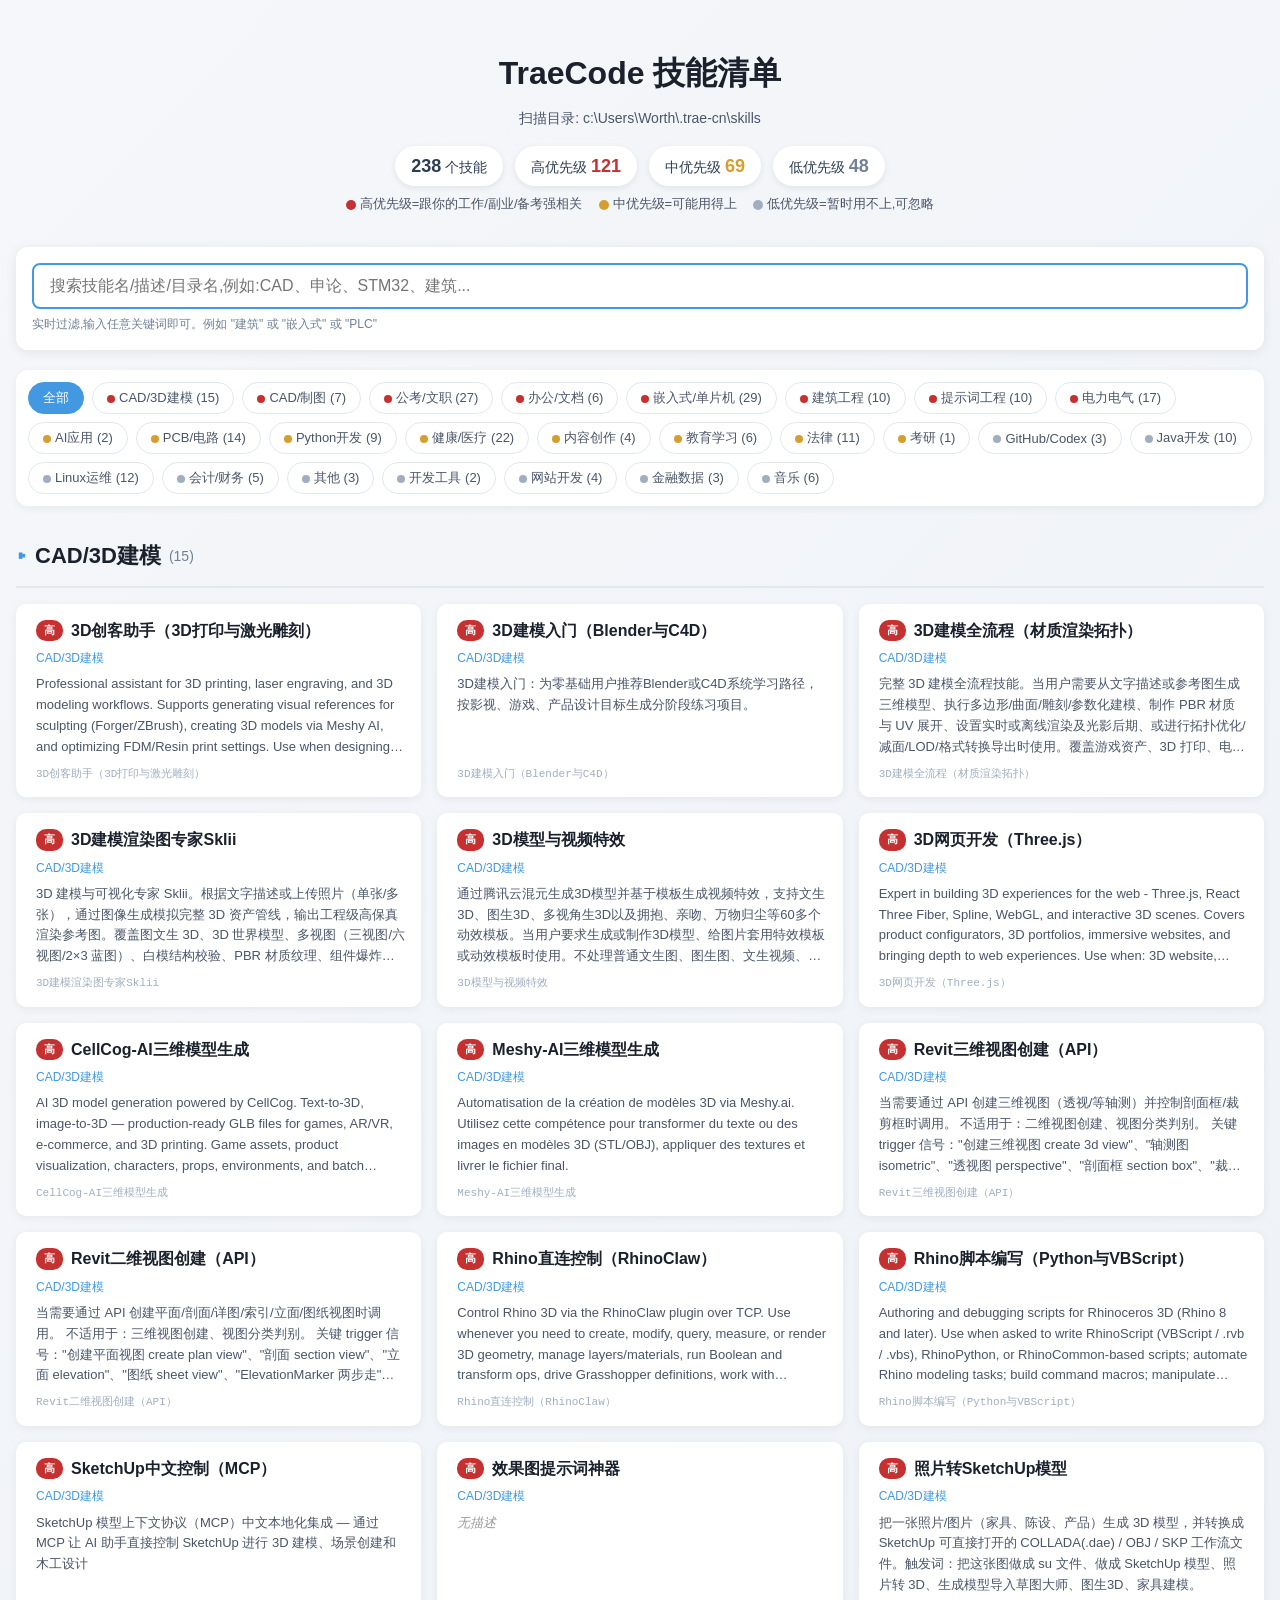
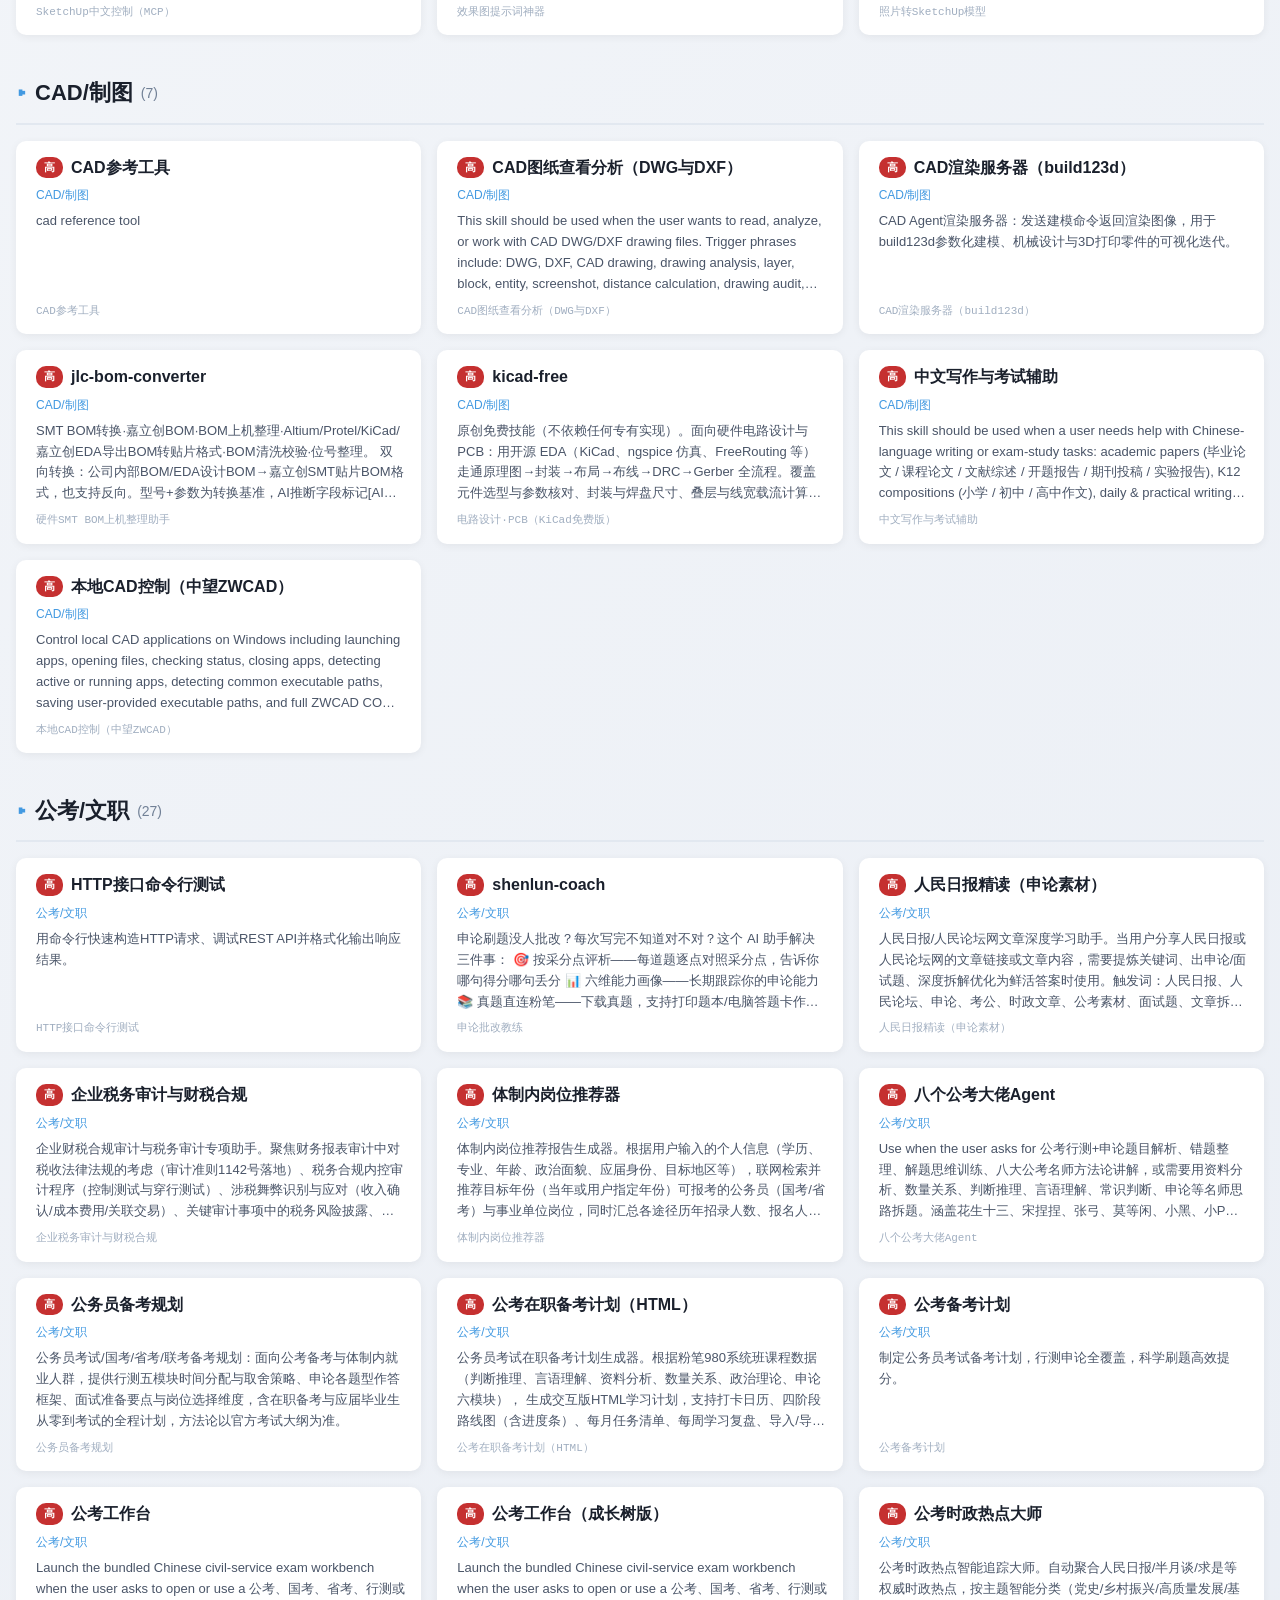
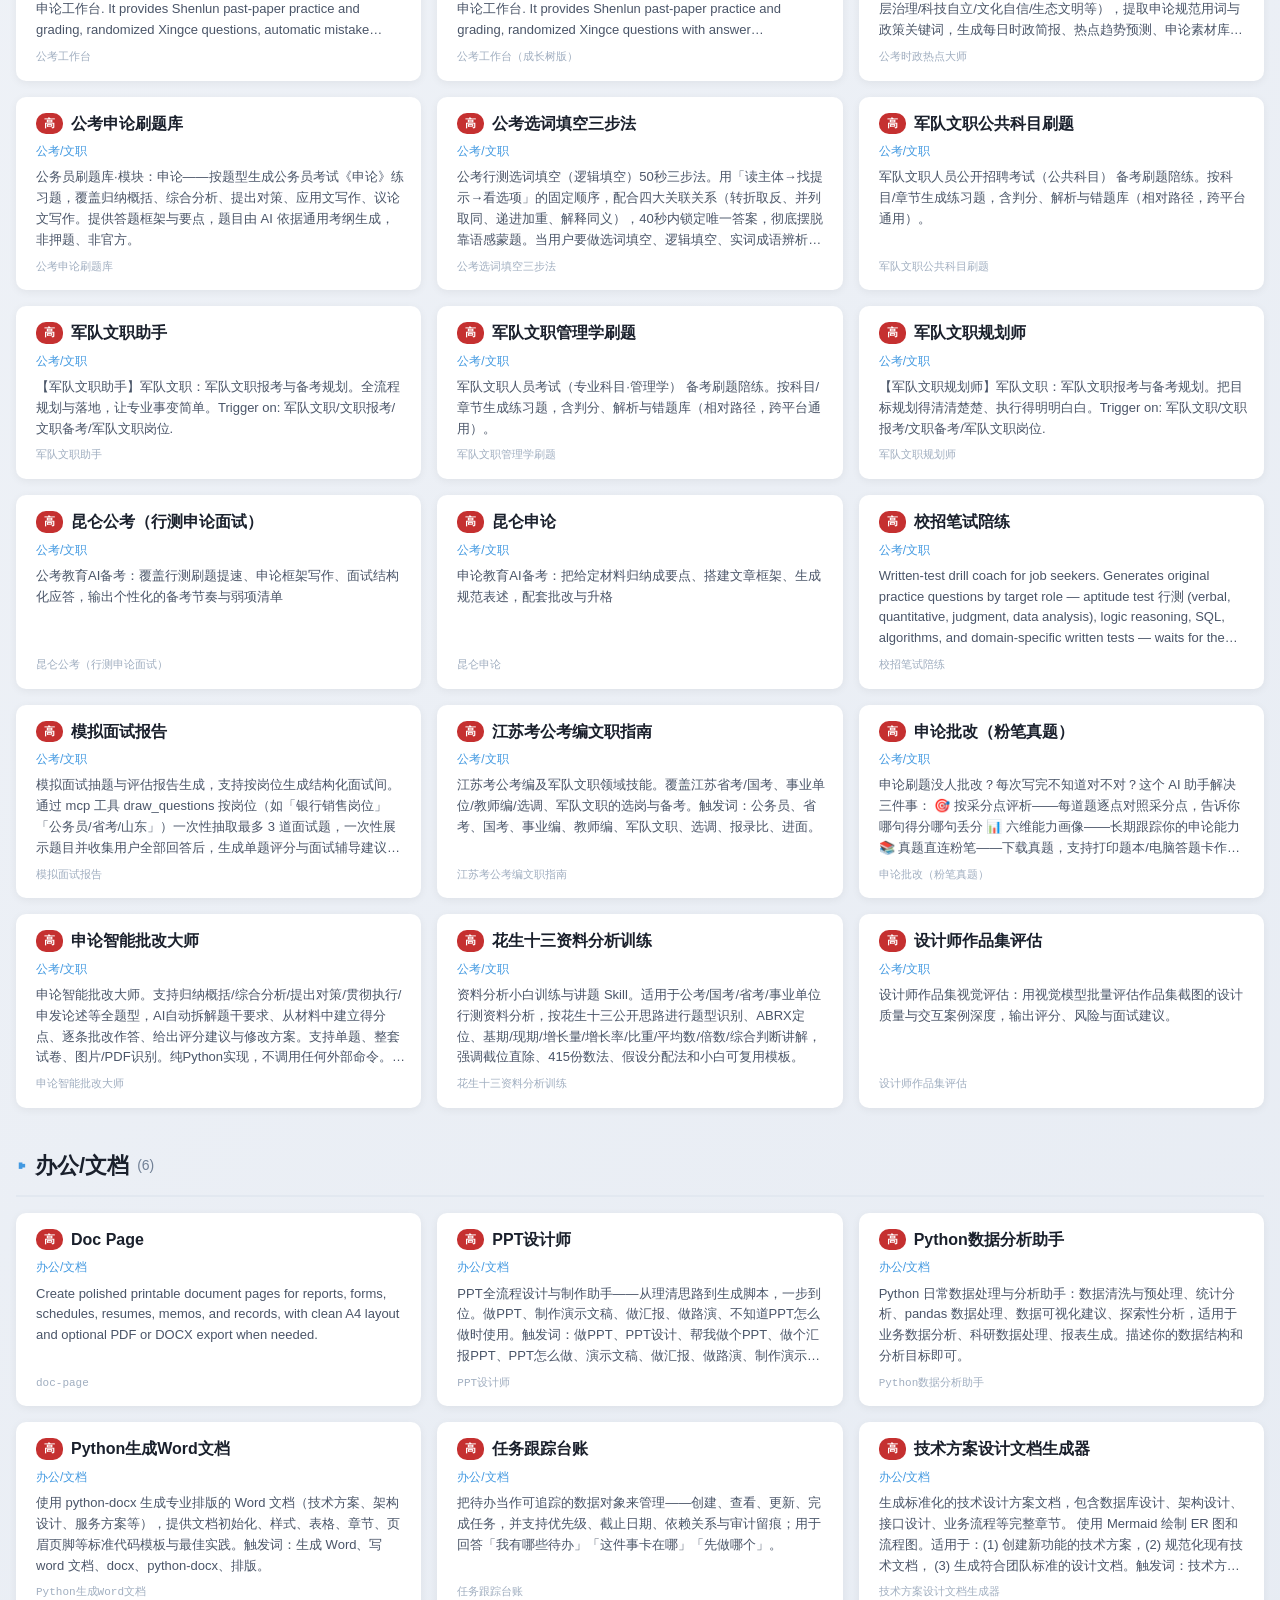
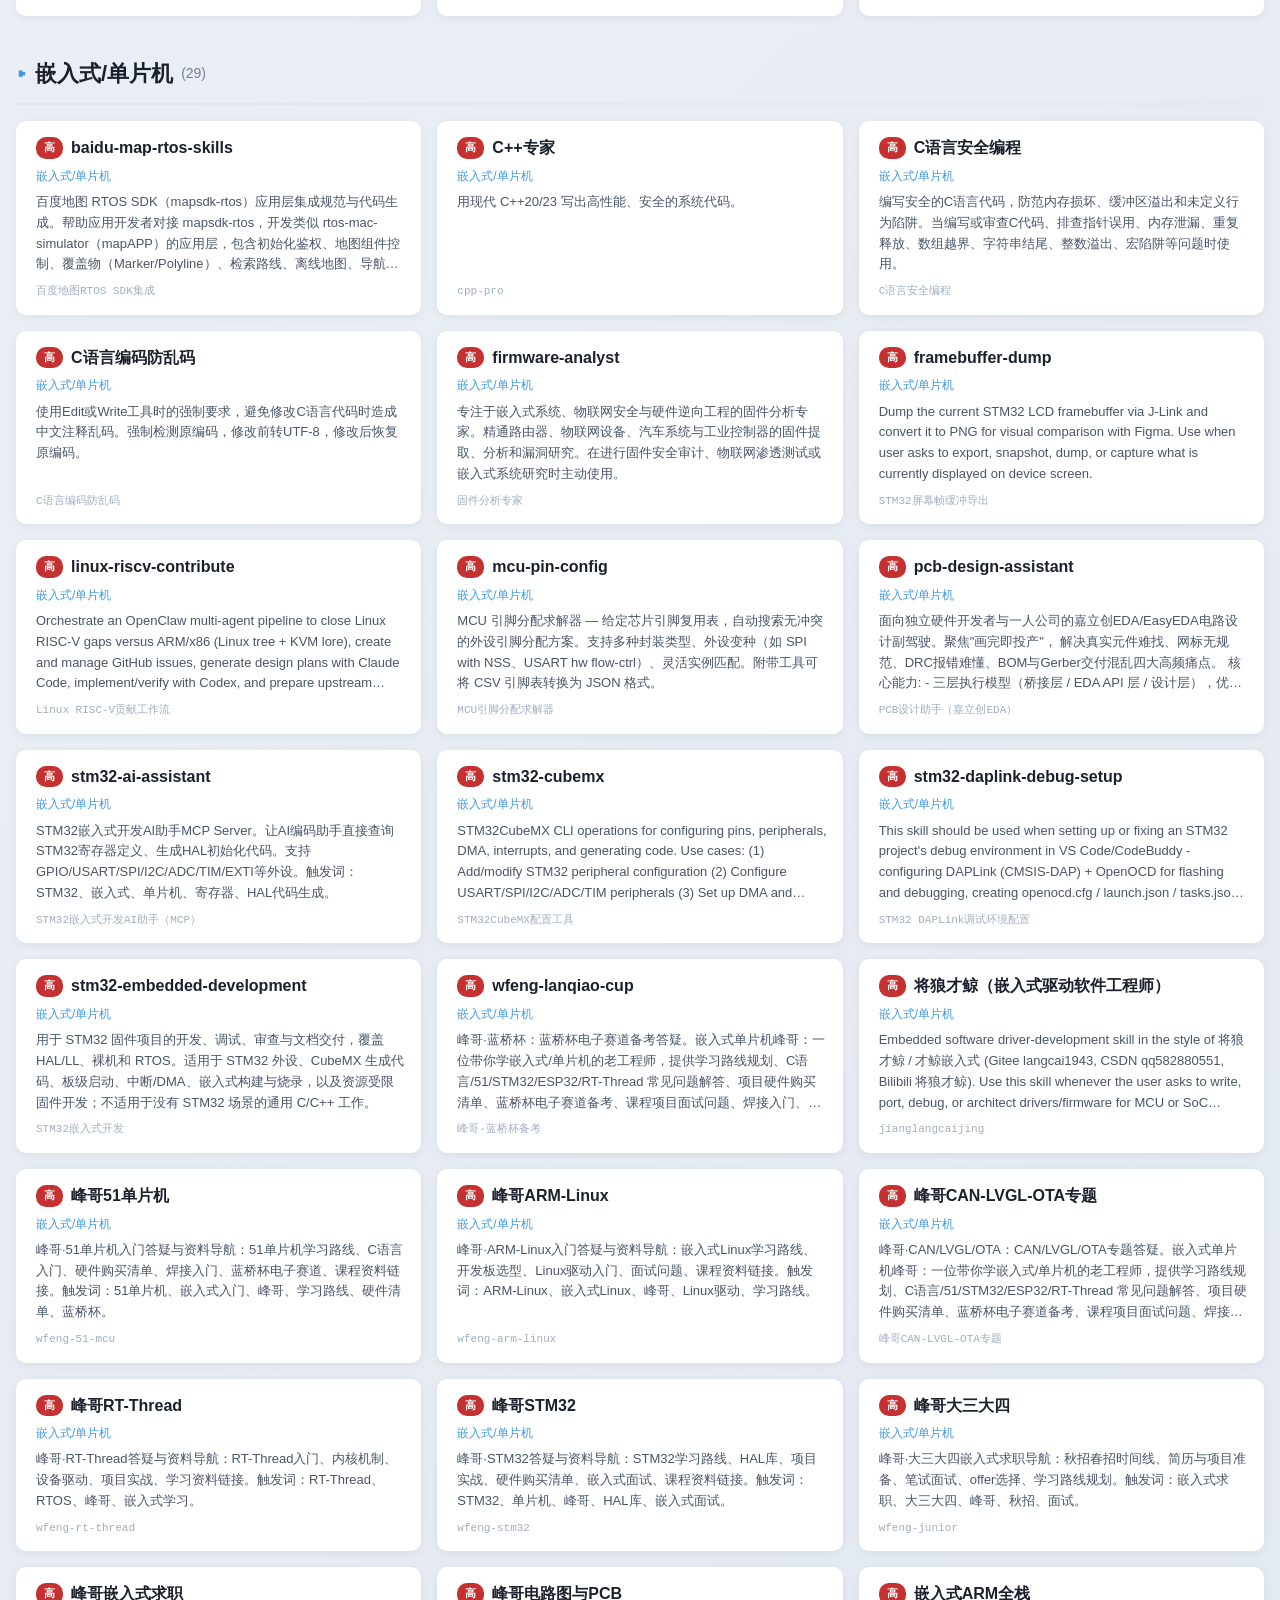
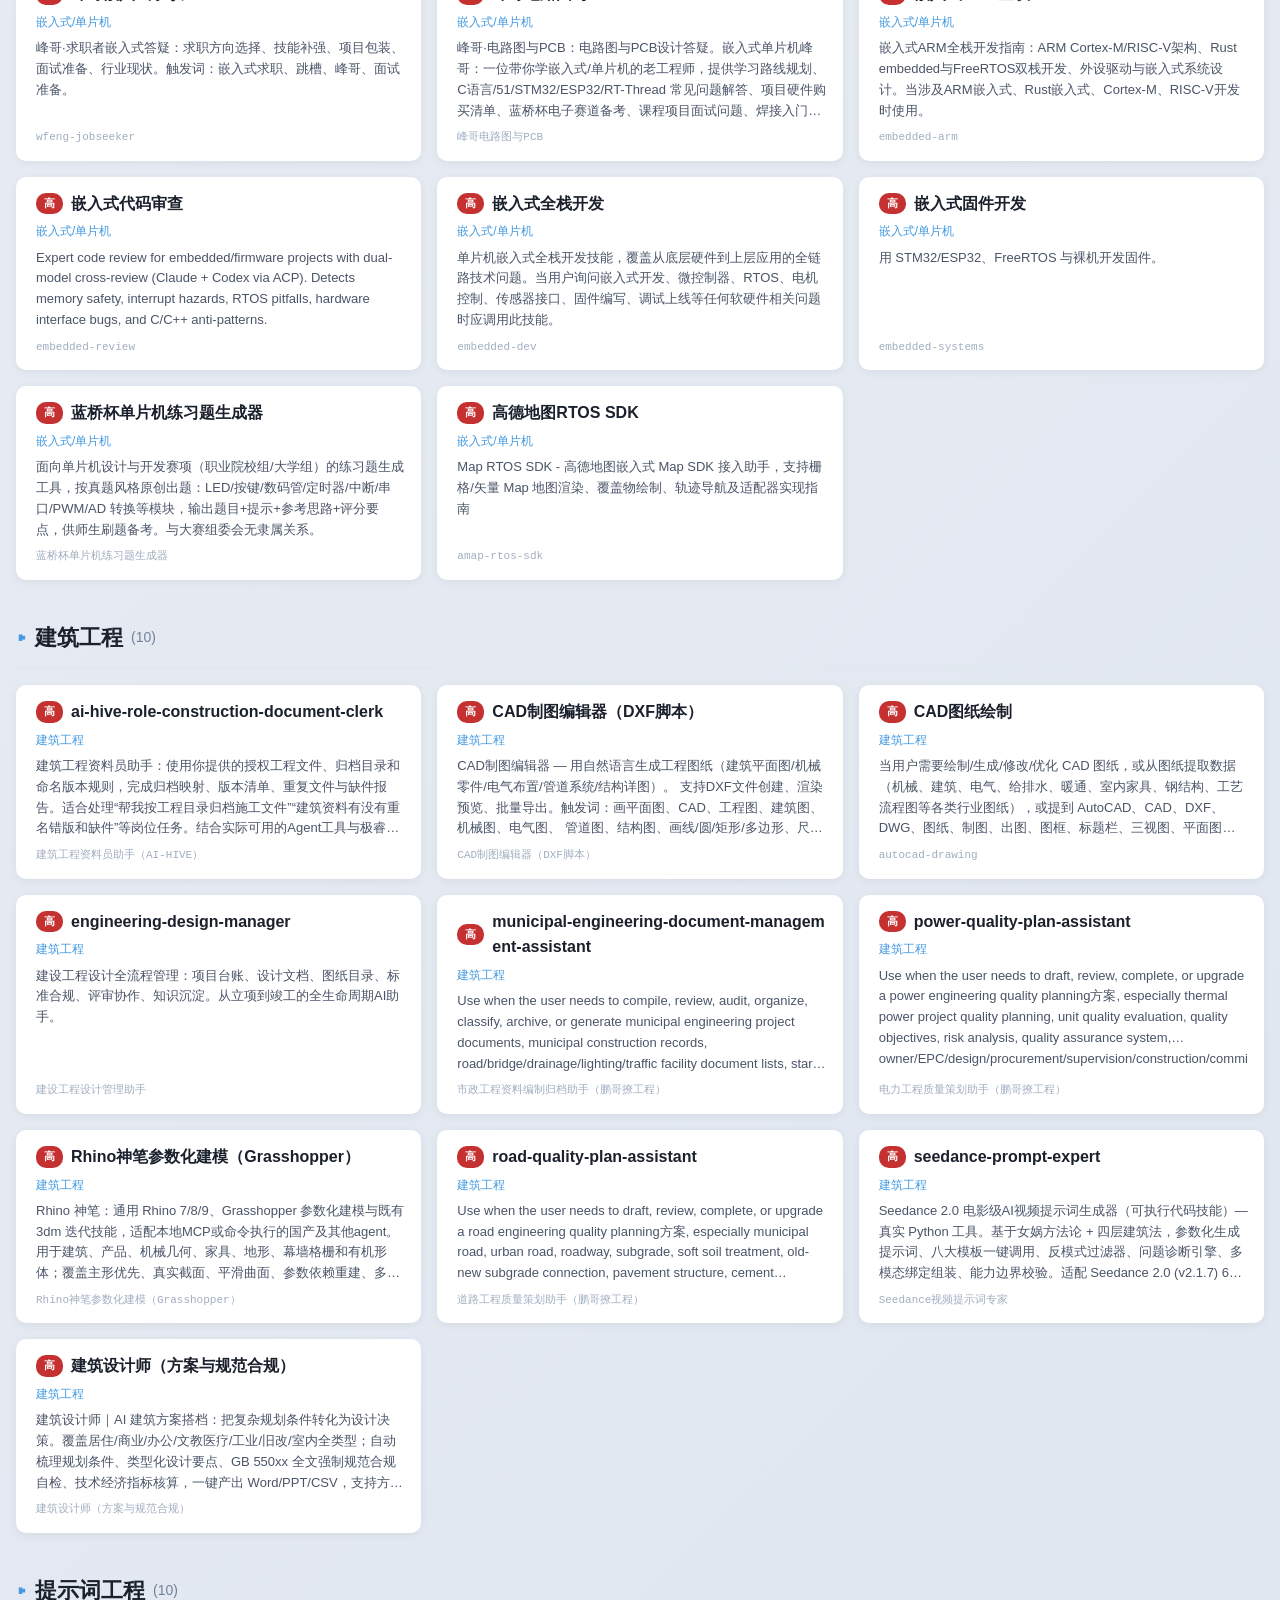
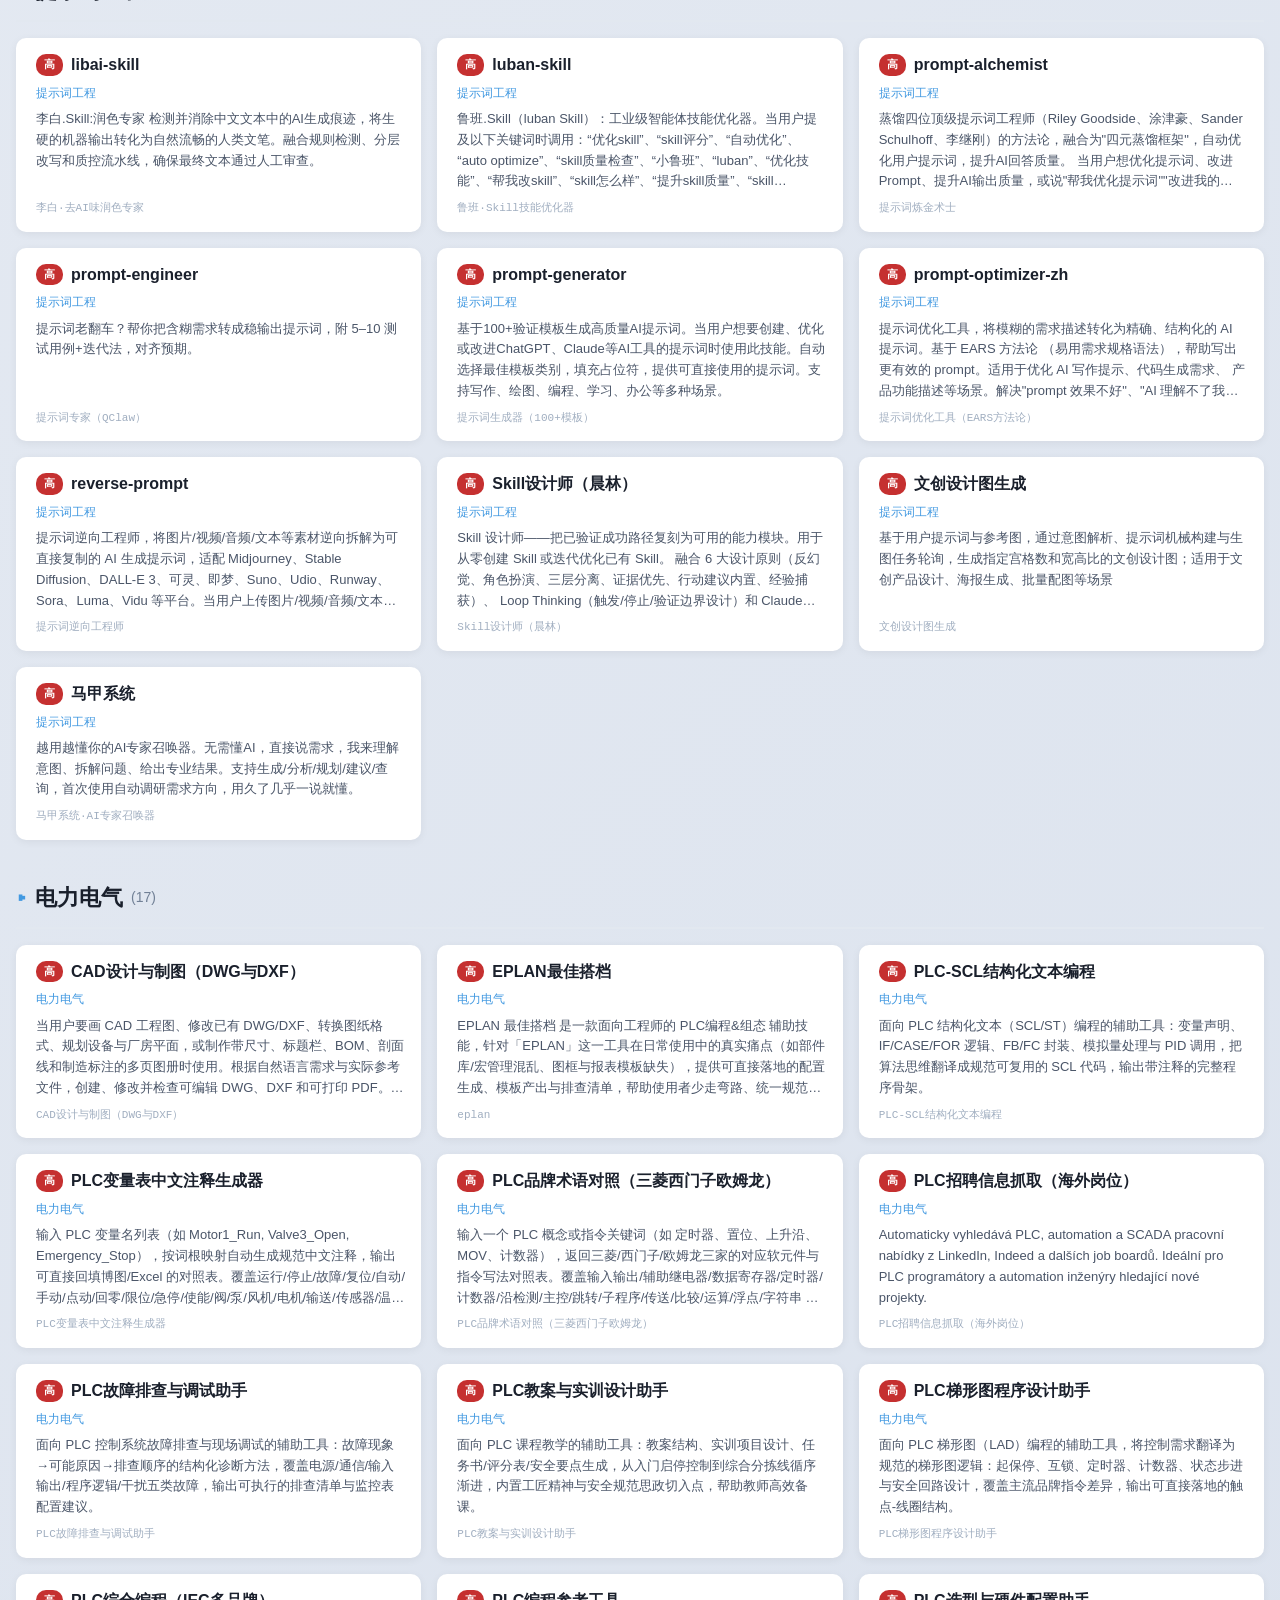
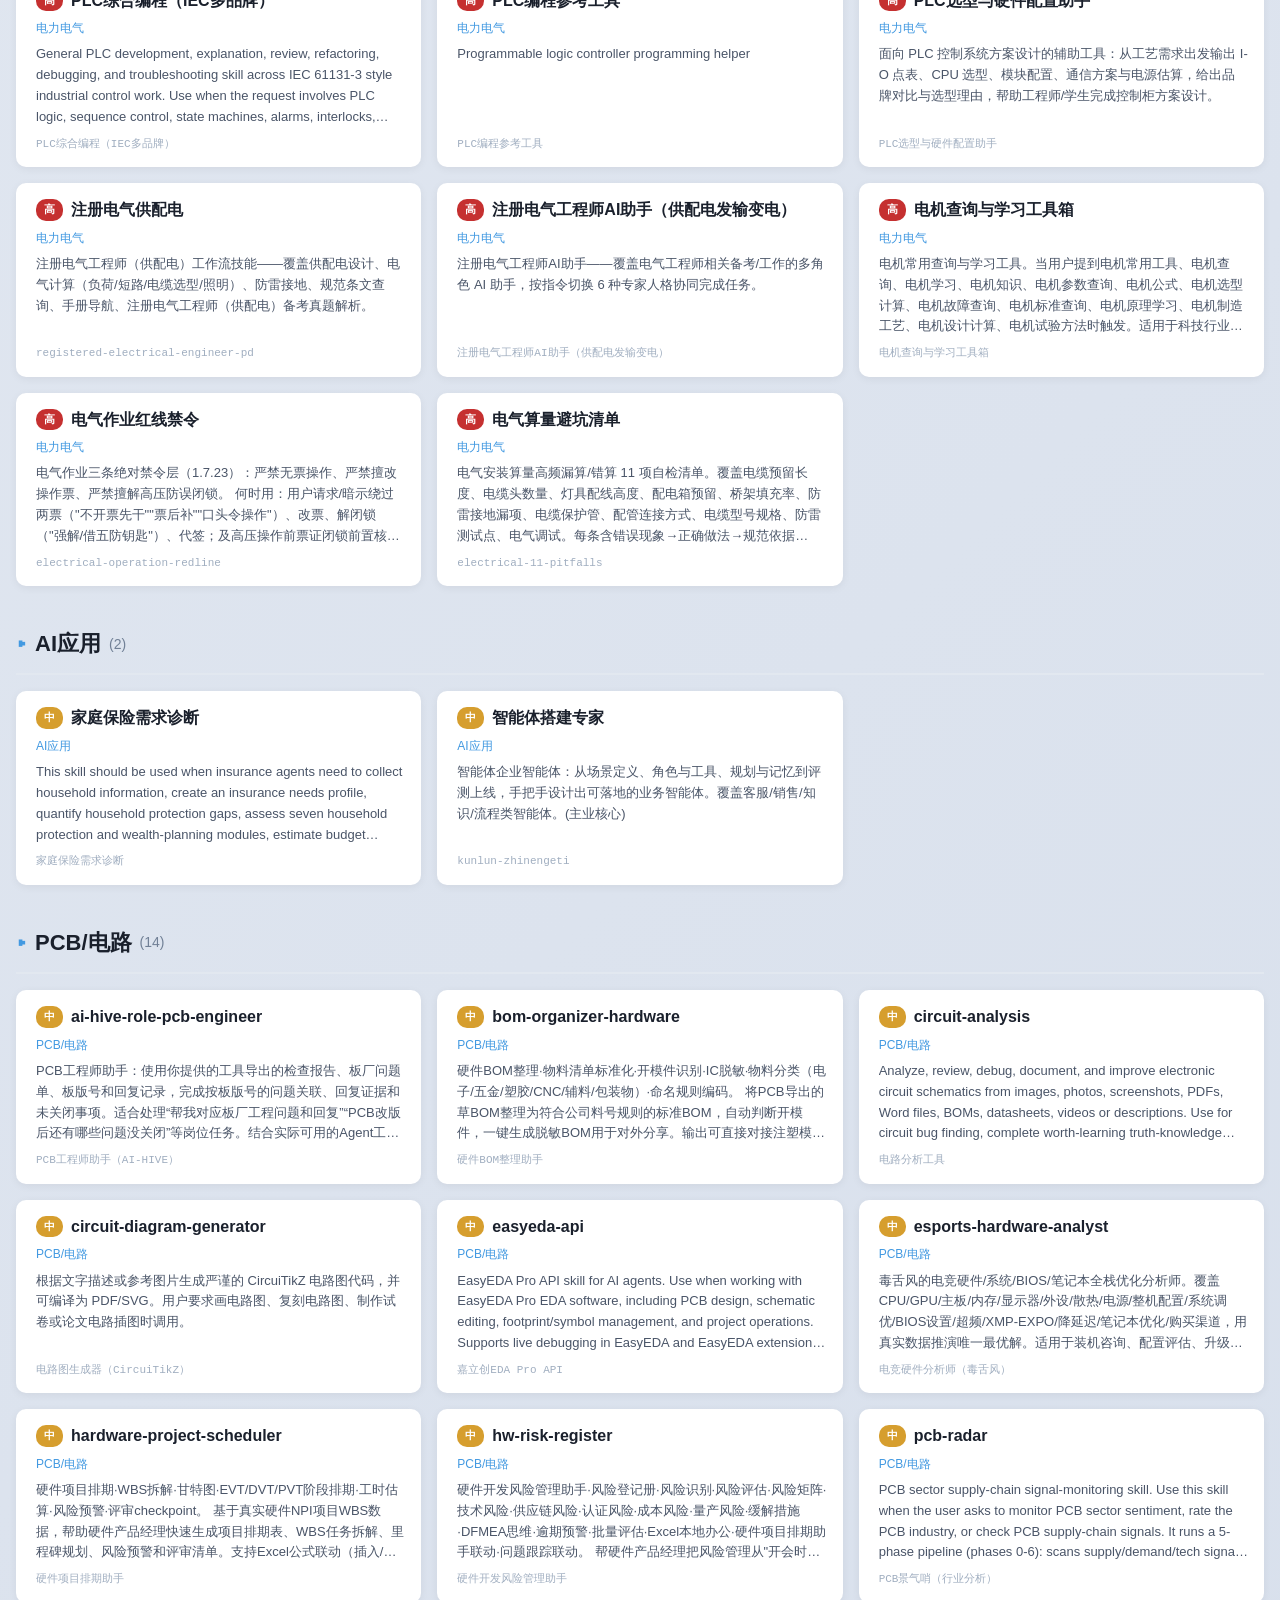
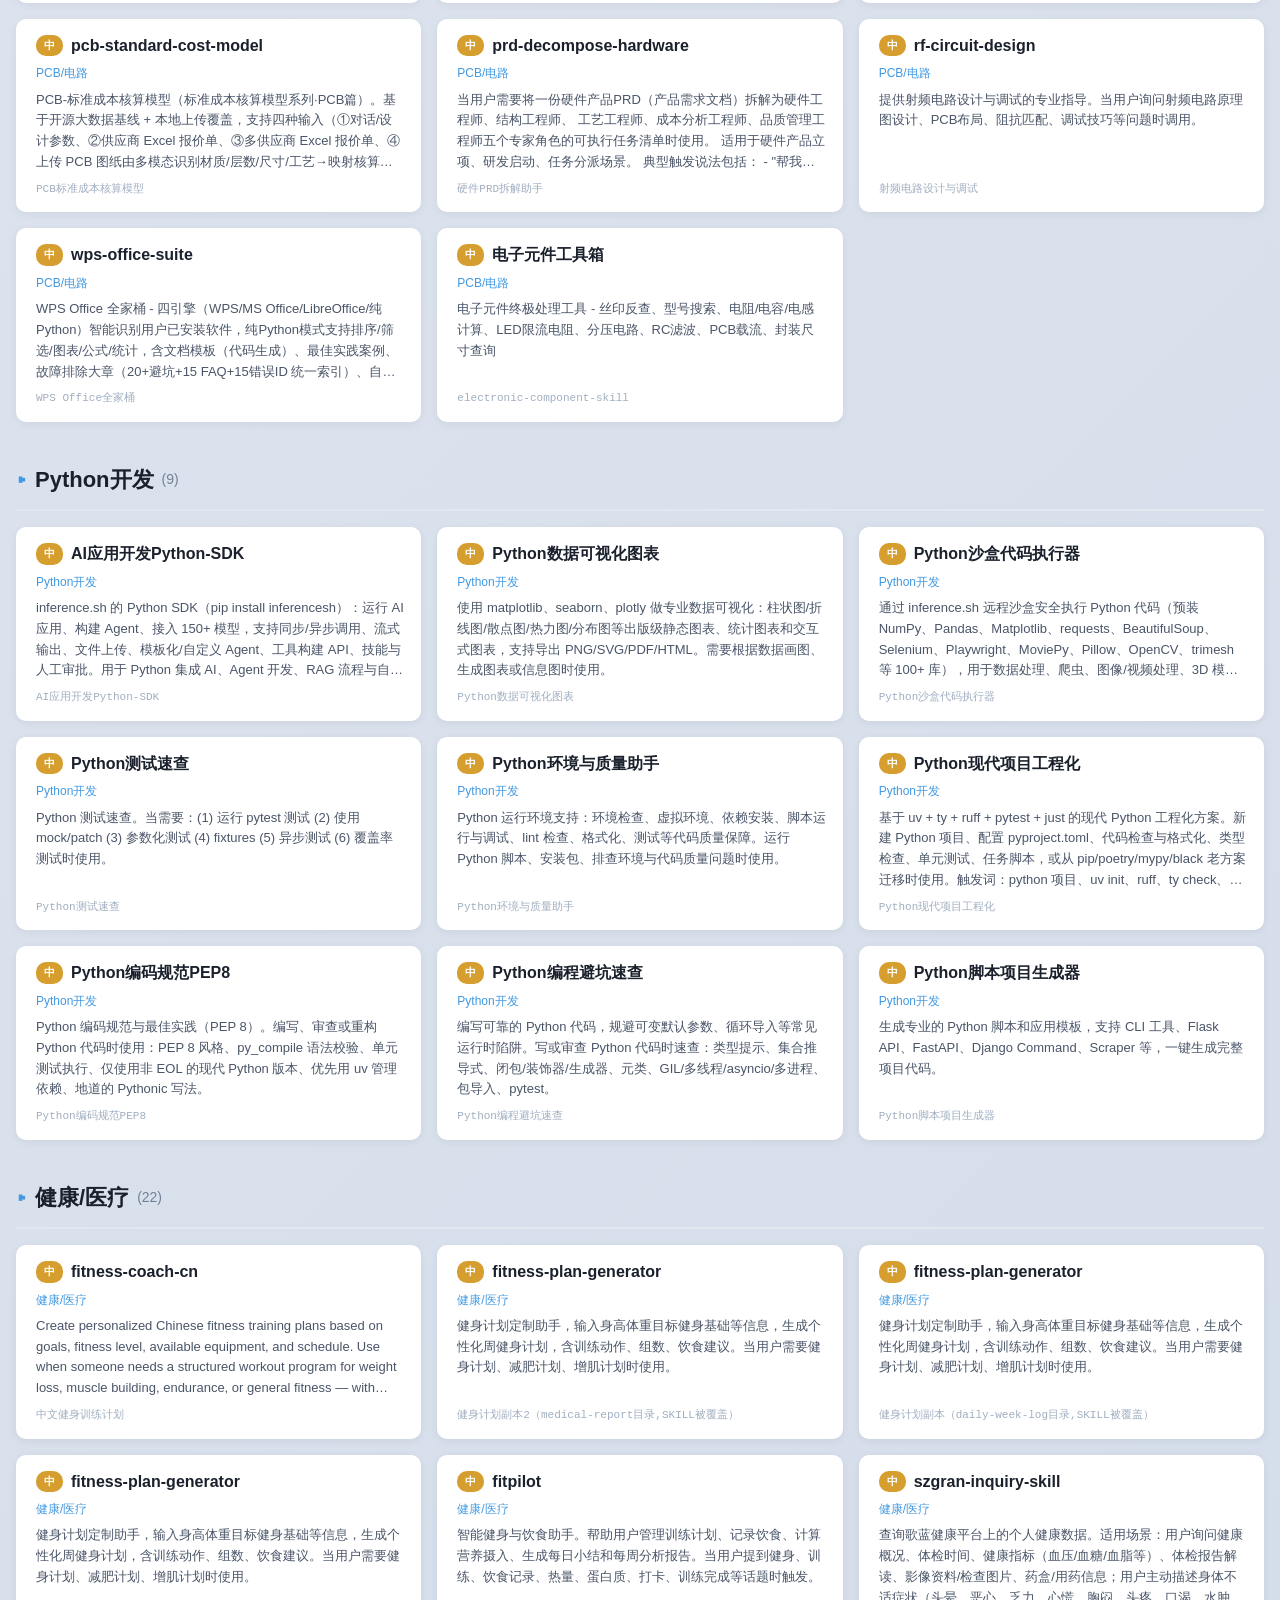
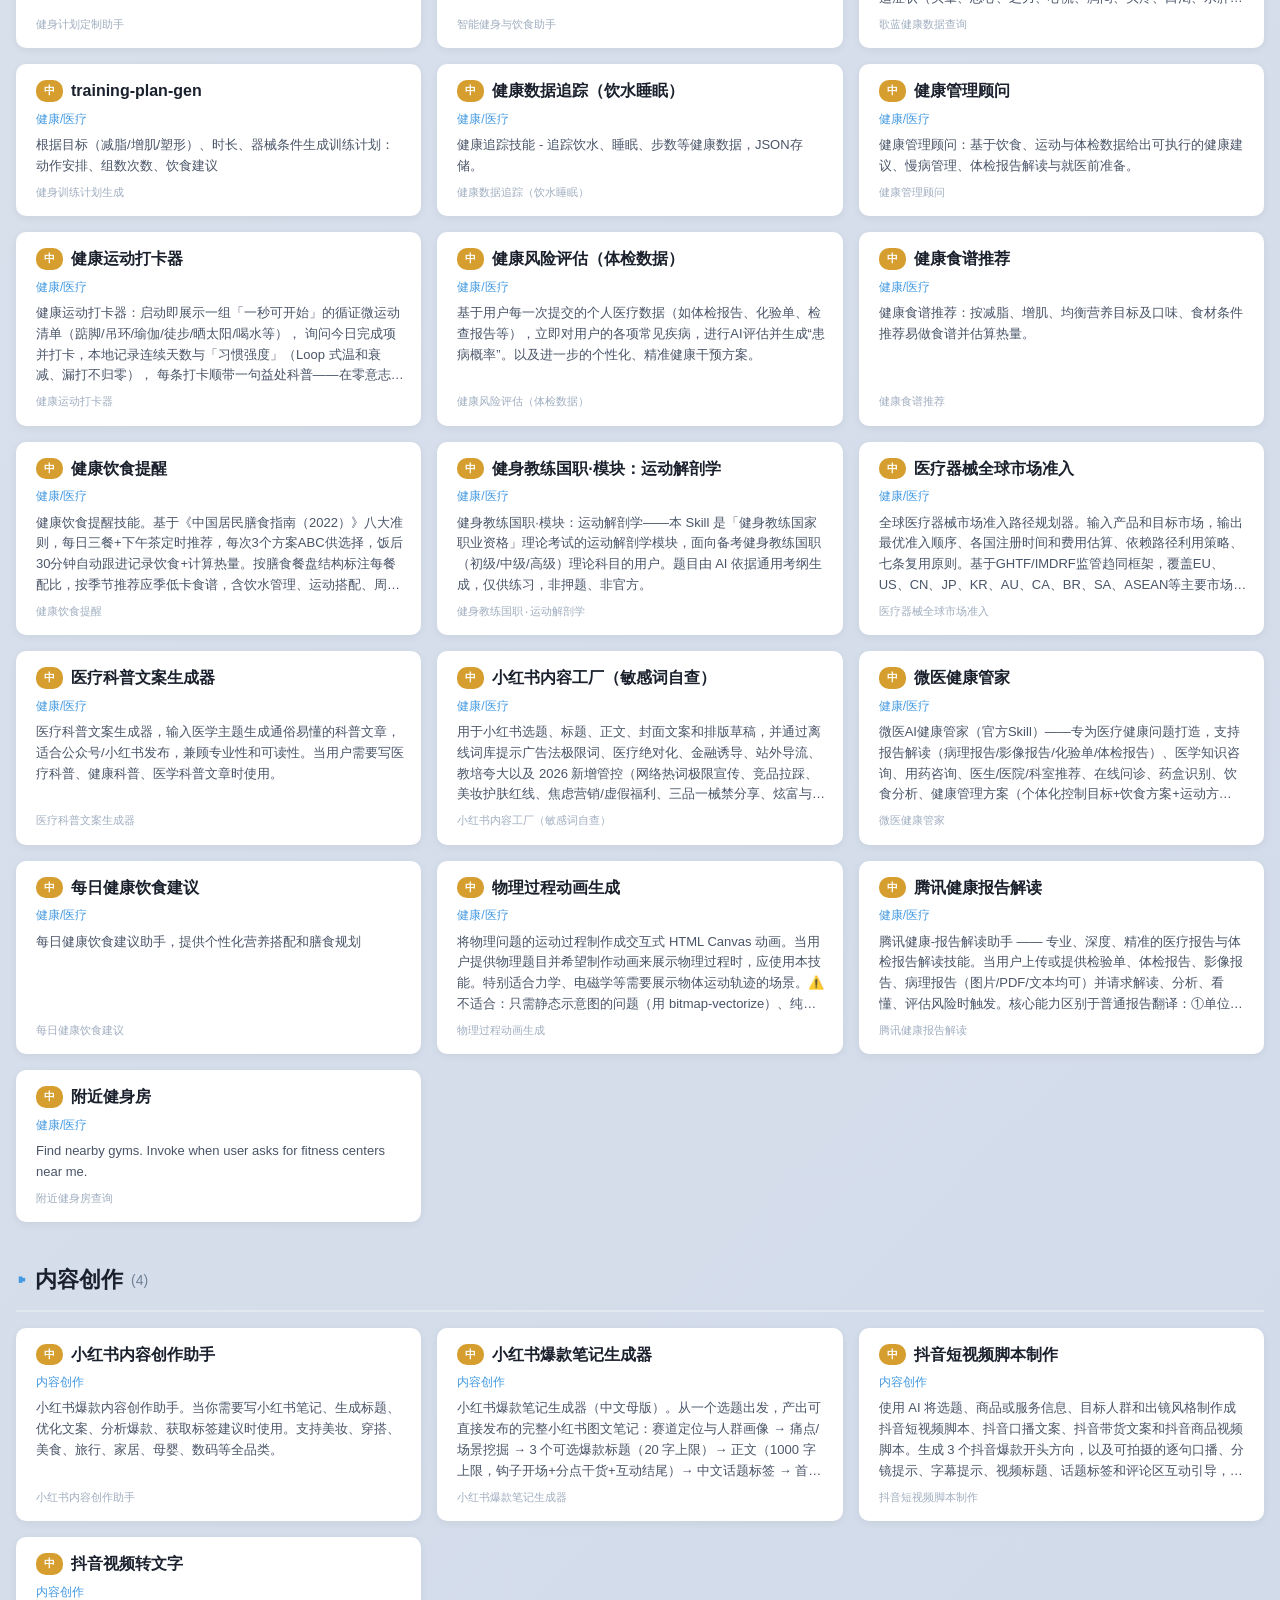
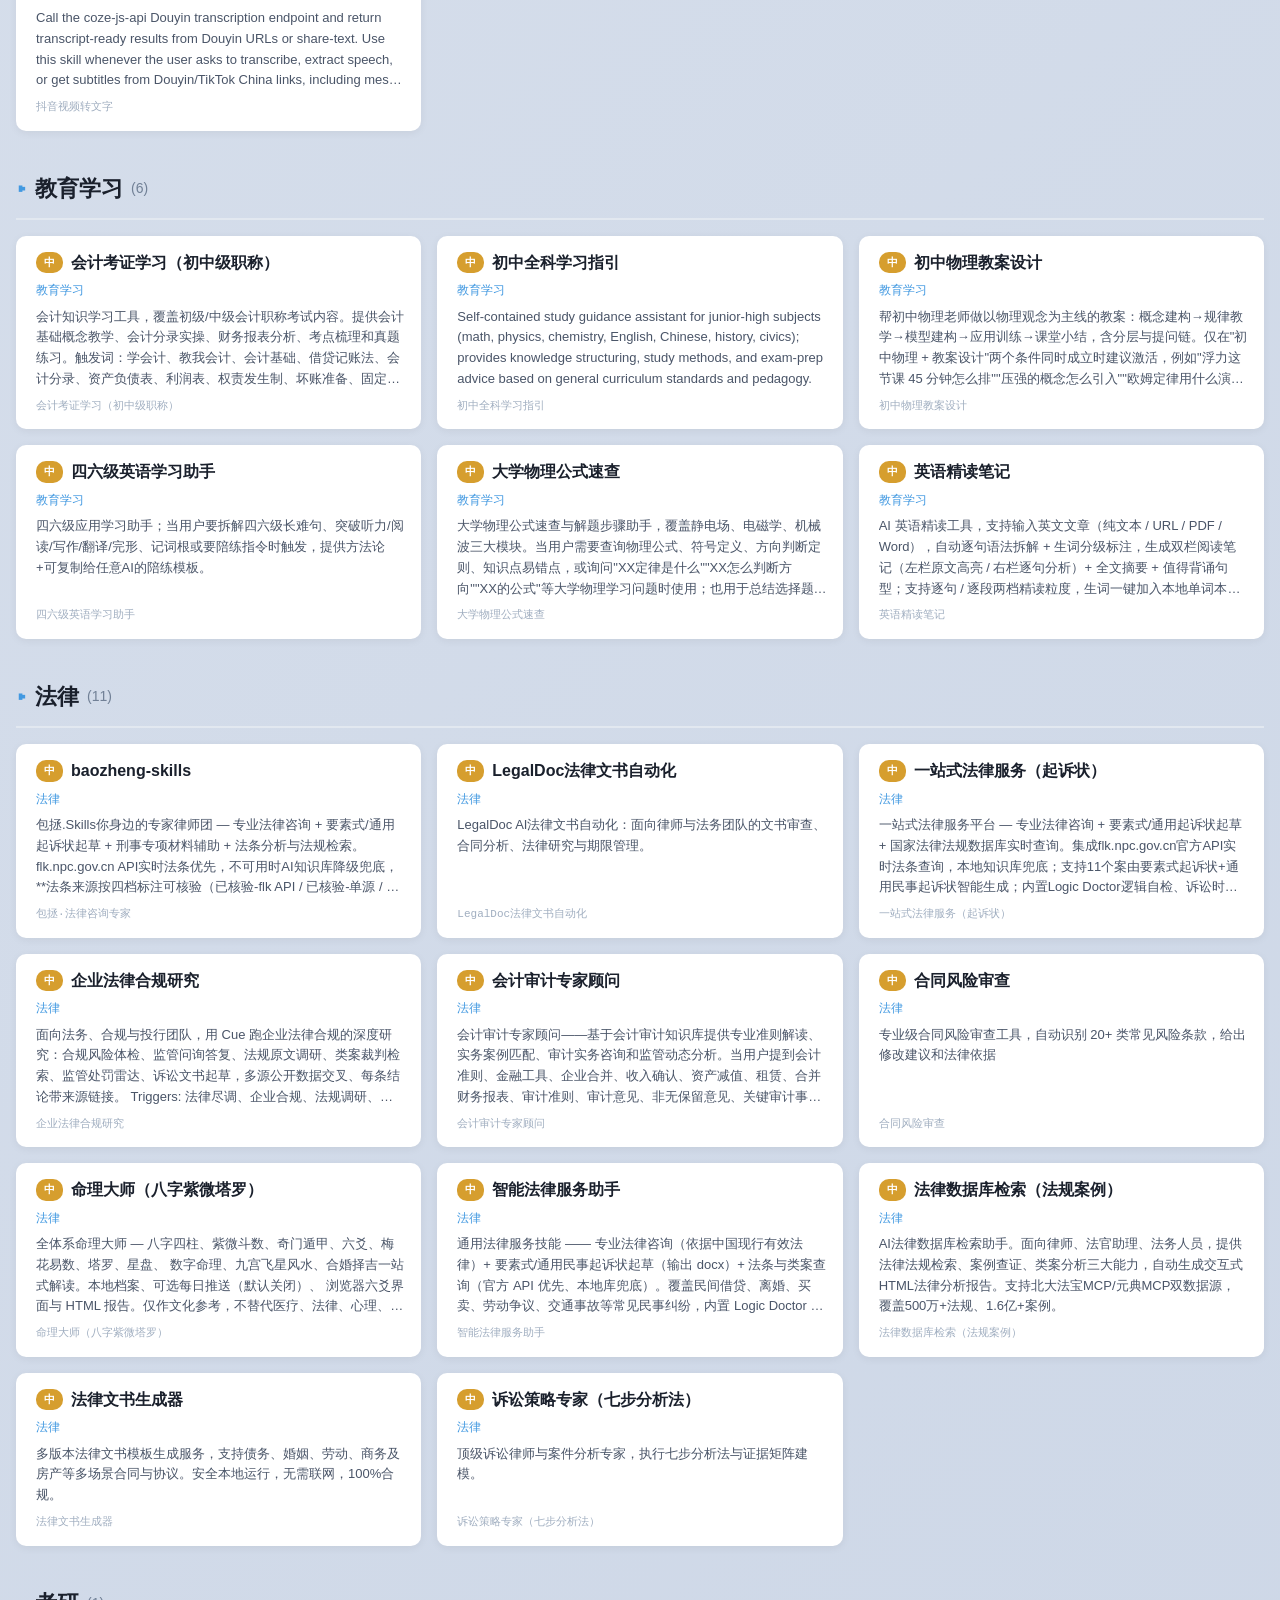
==== commit 85d66de4: "Add files via upload" ====
--- a/index.html
+++ b/index.html
@@ -1,161 +1,3129 @@
-<!DOCTYPE html>
-<html lang="zh-CN">
-<head>
-  <meta charset="UTF-8">
-  <meta name="viewport" content="width=device-width, initial-scale=1.0, maximum-scale=5.0, user-scalable=yes">
-  <meta name="apple-mobile-web-app-capable" content="yes">
-  <meta name="apple-mobile-web-app-status-bar-style" content="default">
-  <meta name="apple-mobile-web-app-title" content="嵌入式学习">
-  <meta name="theme-color" content="#10b981">
-  <meta name="description" content="4个月嵌入式开发零基础学习计划，从C语言到单片机项目实战">
-  <link rel="manifest" href="./manifest.json">
-  <link rel="icon" type="image/svg+xml" href="./icons/icon-192.svg">
-  <link rel="apple-touch-icon" href="./icons/icon-192.svg">
-  <link rel="stylesheet" href="./css/style.css">
-  <title>嵌入式学习之旅 - 首页</title>
-</head>
-<body>
-  <!-- 顶部导航栏 -->
-  <nav class="navbar">
-    <div class="navbar-title">
-      <span class="navbar-logo">嵌</span>
-      <span>嵌入式学习之旅</span>
-    </div>
-    <div class="navbar-actions">
-      <a href="./day.html?week=1&day=1" class="btn btn-primary" style="min-height:36px;padding:0 14px;font-size:14px;">今日学习</a>
-      <button class="notif-toggle" aria-label="通知开关"></button>
-    </div>
-  </nav>
-
-  <!-- 主体内容 -->
-  <main class="container" id="main-content">
-    <!-- Hero 区域 -->
-    <section class="hero" id="hero-area">
-      <div class="loading">加载中...</div>
-    </section>
-
-    <!-- 学习数据统计卡片 -->
-    <section class="stats-row" id="stats-row">
-      <div class="stat-card">
-        <div class="stat-icon">📚</div>
-        <div class="stat-num" id="stat-days">0</div>
-        <div class="stat-label">已学天数</div>
-      </div>
-      <div class="stat-card stat-blue">
-        <div class="stat-icon">🔥</div>
-        <div class="stat-num" id="stat-streak">0</div>
-        <div class="stat-label">连续打卡</div>
-      </div>
-      <div class="stat-card stat-purple">
-        <div class="stat-icon">🎓</div>
-        <div class="stat-num" id="stat-feynman">0</div>
-        <div class="stat-label">费曼笔记</div>
-      </div>
-      <div class="stat-card stat-warm">
-        <div class="stat-icon">📝</div>
-        <div class="stat-num" id="stat-exercises">0</div>
-        <div class="stat-label">已做练习</div>
-      </div>
-    </section>
-
-    <!-- 今日任务清单 -->
-    <section class="quick-entry reminder-section">
-      <div class="quick-entry-title">
-        <span>📋 今日任务清单</span>
-        <span id="reminder-progress-text" style="font-size:13px;color:var(--color-text-secondary);font-weight:500;">0/6</span>
-      </div>
-      <div id="reminder-list-container">
-        <div class="loading">加载中...</div>
-      </div>
-    </section>
-
-    <!-- 功能入口网格 -->
-    <section class="quick-entry">
-      <div class="quick-entry-title">
-        <span>🚀 常用功能</span>
-        <a href="./day.html?week=1&day=1">继续学习 ›</a>
-      </div>
-      <div class="quick-grid">
-        <a class="quick-item" href="./day.html?week=1&day=1">
-          <div class="quick-item-icon green">📖</div>
-          <span class="quick-item-label">今日学习</span>
-        </a>
-        <a class="quick-item" href="./english.html">
-          <div class="quick-item-icon blue">🔤</div>
-          <span class="quick-item-label">英语学习</span>
-        </a>
-        <a class="quick-item" href="./week.html?week=1">
-          <div class="quick-item-icon purple">📅</div>
-          <span class="quick-item-label">本周计划</span>
-        </a>
-        <a class="quick-item" href="#months-container">
-          <div class="quick-item-icon warm">🗓️</div>
-          <span class="quick-item-label">全部课程</span>
-        </a>
-      </div>
-    </section>
-
-    <!-- 费曼学习法引导 -->
-    <section class="feynman-intro">
-      <h2>🎓 本网站采用费曼学习法</h2>
-      <p>学完每个知识点后，<strong>用大白话把它讲明白</strong>——假装在教一个完全不懂的朋友。讲不清的地方，就是你要补的洞。这是全世界公认最高效的学习法。</p>
-      <div class="feynman-steps">
-        <div class="feynman-step"><span class="feynman-step-num">1</span><span><strong>选定概念</strong>：系统会根据当前学习内容自动给你一个要讲清楚的概念</span></div>
-        <div class="feynman-step"><span class="feynman-step-num">2</span><span><strong>用大白话解释</strong>：在文本框里写下"你自己的话"，不许照抄原文</span></div>
-        <div class="feynman-step"><span class="feynman-step-num">3</span><span><strong>自检漏洞</strong>：对照清单问自己——有没有用类比？有没有堆术语？</span></div>
-        <div class="feynman-step"><span class="feynman-step-num">4</span><span><strong>回顾简化</strong>：改写一遍，可以保存历史版本，迭代到真正讲明白</span></div>
-      </div>
-    </section>
-
-    <!-- 嵌入式英语学习入口 -->
-    <section class="english-entry">
-      <a href="./english.html" class="english-entry-card">
-        <div class="english-entry-icon">🔤</div>
-        <div class="english-entry-content">
-          <div class="english-entry-title">嵌入式英语学习</div>
-          <div class="english-entry-desc">零基础英语专项 · 6阶段14课 · 词汇卡片 + 费曼练习 + 测验</div>
-        </div>
-        <span class="english-entry-arrow">›</span>
-      </a>
-    </section>
-
-    <!-- 月份卡片区 -->
-    <section id="months-container">
-      <div class="loading">加载课程数据...</div>
-    </section>
-
-    <!-- 今日推荐 -->
-    <section id="today-recommend" class="today-recommend" style="display:none;">
-      <div class="loading">加载中...</div>
-    </section>
-  </main>
-
-  <!-- 底部导航栏 -->
-  <nav class="bottom-nav">
-    <a class="bottom-nav-item active" href="./index.html">
-      <span class="nav-icon">🏠</span>
-      <span class="nav-label">首页</span>
-    </a>
-    <a class="bottom-nav-item" href="./day.html?week=1&day=1">
-      <span class="nav-icon">📖</span>
-      <span class="nav-label">学习</span>
-    </a>
-    <a class="bottom-nav-item" href="./english.html">
-      <span class="nav-icon">🔤</span>
-      <span class="nav-label">英语</span>
-    </a>
-    <a class="bottom-nav-item" href="#months-container">
-      <span class="nav-icon">📅</span>
-      <span class="nav-label">课程</span>
-    </a>
-  </nav>
-
-  <!-- 引入JS文件 -->
-  <script src="./js/data.js"></script>
-  <script src="./js/progress.js"></script>
-  <script src="./js/notification.js"></script>
-  <script src="./js/feynman.js"></script>
-  <script src="./js/reminder.js"></script>
-  <script src="./js/app.js"></script>
-</body>
-</html>
+<!DOCTYPE html>
+<html lang="zh-CN">
+<head>
+<meta charset="UTF-8">
+<title>TraeCode 技能清单</title>
+<meta name="viewport" content="width=device-width, initial-scale=1">
+<style>
+* { box-sizing: border-box; margin: 0; padding: 0; }
+body {
+    font-family: -apple-system, "Microsoft YaHei", "Segoe UI", sans-serif;
+    background: linear-gradient(135deg, #f5f7fa 0%, #c3cfe2 100%);
+    min-height: 100vh; color: #2c3e50; line-height: 1.6;
+}
+.container { max-width: 1400px; margin: 0 auto; padding: 24px 16px; }
+header { text-align: center; padding: 24px 0 16px; }
+header h1 { color: #1a202c; font-size: 32px; margin-bottom: 8px; }
+header .subtitle { color: #4a5568; font-size: 14px; }
+.stats { display: flex; justify-content: center; gap: 12px; margin: 16px 0 8px; flex-wrap: wrap; }
+.stat-pill {
+    background: white; border-radius: 20px; padding: 6px 16px; font-size: 14px;
+    box-shadow: 0 2px 6px rgba(0,0,0,0.08); font-weight: 500;
+}
+.stat-pill .num { font-size: 18px; font-weight: 700; }
+.stat-pill.high .num { color: #c53030; }
+.stat-pill.mid .num { color: #d69e2e; }
+.stat-pill.low .num { color: #718096; }
+
+.search-box {
+    position: sticky; top: 0; z-index: 100; background: rgba(255,255,255,0.95);
+    backdrop-filter: blur(8px); padding: 16px; border-radius: 12px;
+    box-shadow: 0 2px 12px rgba(0,0,0,0.08); margin-bottom: 20px;
+}
+.search-box input {
+    width: 100%; padding: 12px 16px; border: 2px solid #e2e8f0;
+    border-radius: 8px; font-size: 16px; transition: border 0.2s;
+}
+.search-box input:focus { outline: none; border-color: #4299e1; }
+.search-box .hint { font-size: 12px; color: #718096; margin-top: 6px; }
+
+.filter-bar {
+    display: flex; flex-wrap: wrap; gap: 8px; margin-bottom: 24px;
+    padding: 12px; background: white; border-radius: 12px;
+    box-shadow: 0 2px 8px rgba(0,0,0,0.06);
+}
+.filter-btn {
+    padding: 6px 14px; border: 1px solid #e2e8f0; background: white;
+    border-radius: 16px; cursor: pointer; font-size: 13px;
+    transition: all 0.2s; color: #4a5568;
+}
+.filter-btn:hover { background: #edf2f7; }
+.filter-btn.active { background: #4299e1; color: white; border-color: #4299e1; }
+.filter-btn .dot { display: inline-block; width: 8px; height: 8px; border-radius: 50%; margin-right: 4px; vertical-align: middle; }
+
+.priority-legend {
+    display: flex; gap: 16px; justify-content: center; margin-bottom: 16px;
+    font-size: 13px; color: #4a5568;
+}
+.priority-legend .dot { display: inline-block; width: 10px; height: 10px; border-radius: 50%; margin-right: 4px; vertical-align: middle; }
+
+.category-section { margin-bottom: 32px; }
+.category-title {
+    font-size: 22px; color: #1a202c; padding: 8px 0 12px;
+    border-bottom: 2px solid #e2e8f0; margin-bottom: 16px;
+    display: flex; align-items: center; gap: 8px;
+}
+.cat-icon { color: #4299e1; transition: transform 0.2s; }
+.category-section:hover .cat-icon { transform: rotate(90deg); }
+.cat-count { font-size: 14px; color: #718096; font-weight: normal; }
+
+.cards-grid {
+    display: grid; grid-template-columns: repeat(auto-fill, minmax(320px, 1fr));
+    gap: 16px;
+}
+.card {
+    background: white; border-radius: 10px; padding: 14px 16px;
+    box-shadow: 0 2px 8px rgba(0,0,0,0.06); transition: all 0.2s;
+    border-left: 4px solid transparent; display: flex; flex-direction: column;
+}
+.card:hover { transform: translateY(-2px); box-shadow: 0 4px 16px rgba(0,0,0,0.12); }
+.card.pri-高 { border-left-color: #c53030; }
+.card.pri-中 { border-left-color: #d69e2e; }
+.card.pri-低 { border-left-color: #a0aec0; }
+
+.card-header { display: flex; align-items: center; gap: 8px; margin-bottom: 6px; }
+.badge {
+    display: inline-block; padding: 2px 8px; border-radius: 10px;
+    font-size: 11px; font-weight: 600; color: white;
+}
+.badge.pri-高 { background: #c53030; }
+.badge.pri-中 { background: #d69e2e; }
+.badge.pri-低 { background: #a0aec0; }
+
+.card-title { font-size: 16px; color: #1a202c; flex: 1; word-break: break-all; }
+.card-cat { font-size: 12px; color: #4299e1; margin-bottom: 6px; font-weight: 500; }
+.card-desc {
+    font-size: 13px; color: #4a5568; flex: 1;
+    display: -webkit-box; -webkit-line-clamp: 4; -webkit-box-orient: vertical;
+    overflow: hidden; margin-bottom: 8px;
+}
+.card-path { font-size: 11px; color: #a0aec0; font-family: monospace; word-break: break-all; }
+
+.empty-state {
+    text-align: center; padding: 48px 16px; color: #718096;
+    font-size: 18px;
+}
+
+footer { text-align: center; padding: 32px 0; color: #718096; font-size: 12px; }
+
+.dot.pri-高 { background: #c53030; }
+.dot.pri-中 { background: #d69e2e; }
+.dot.pri-低 { background: #a0aec0; }
+
+@media (max-width: 640px) {
+    .cards-grid { grid-template-columns: 1fr; }
+    header h1 { font-size: 24px; }
+}
+</style>
+</head>
+<body>
+<div class="container">
+    <header>
+        <h1>TraeCode 技能清单</h1>
+        <div class="subtitle">扫描目录: c:\Users\Worth\.trae-cn\skills</div>
+        <div class="stats">
+            <div class="stat-pill"><span class="num">238</span> 个技能</div>
+            <div class="stat-pill high">高优先级 <span class="num">121</span></div>
+            <div class="stat-pill mid">中优先级 <span class="num">69</span></div>
+            <div class="stat-pill low">低优先级 <span class="num">48</span></div>
+        </div>
+        <div class="priority-legend">
+            <span><span class="dot pri-高"></span>高优先级=跟你的工作/副业/备考强相关</span>
+            <span><span class="dot pri-中"></span>中优先级=可能用得上</span>
+            <span><span class="dot pri-低"></span>低优先级=暂时用不上,可忽略</span>
+        </div>
+    </header>
+
+    <div class="search-box">
+        <input type="text" id="searchInput" placeholder="搜索技能名/描述/目录名,例如:CAD、申论、STM32、建筑..." autofocus>
+        <div class="hint">实时过滤,输入任意关键词即可。例如 "建筑" 或 "嵌入式" 或 "PLC"</div>
+    </div>
+
+    <div class="filter-bar" id="filterBar">
+        <button class="filter-btn active" data-filter="all">全部</button><button class="filter-btn" data-filter="CAD/3D建模"><span class="dot pri-高"></span>CAD/3D建模 (15)</button><button class="filter-btn" data-filter="CAD/制图"><span class="dot pri-高"></span>CAD/制图 (7)</button><button class="filter-btn" data-filter="公考/文职"><span class="dot pri-高"></span>公考/文职 (27)</button><button class="filter-btn" data-filter="办公/文档"><span class="dot pri-高"></span>办公/文档 (6)</button><button class="filter-btn" data-filter="嵌入式/单片机"><span class="dot pri-高"></span>嵌入式/单片机 (29)</button><button class="filter-btn" data-filter="建筑工程"><span class="dot pri-高"></span>建筑工程 (10)</button><button class="filter-btn" data-filter="提示词工程"><span class="dot pri-高"></span>提示词工程 (10)</button><button class="filter-btn" data-filter="电力电气"><span class="dot pri-高"></span>电力电气 (17)</button><button class="filter-btn" data-filter="AI应用"><span class="dot pri-中"></span>AI应用 (2)</button><button class="filter-btn" data-filter="PCB/电路"><span class="dot pri-中"></span>PCB/电路 (14)</button><button class="filter-btn" data-filter="Python开发"><span class="dot pri-中"></span>Python开发 (9)</button><button class="filter-btn" data-filter="健康/医疗"><span class="dot pri-中"></span>健康/医疗 (22)</button><button class="filter-btn" data-filter="内容创作"><span class="dot pri-中"></span>内容创作 (4)</button><button class="filter-btn" data-filter="教育学习"><span class="dot pri-中"></span>教育学习 (6)</button><button class="filter-btn" data-filter="法律"><span class="dot pri-中"></span>法律 (11)</button><button class="filter-btn" data-filter="考研"><span class="dot pri-中"></span>考研 (1)</button><button class="filter-btn" data-filter="GitHub/Codex"><span class="dot pri-低"></span>GitHub/Codex (3)</button><button class="filter-btn" data-filter="Java开发"><span class="dot pri-低"></span>Java开发 (10)</button><button class="filter-btn" data-filter="Linux运维"><span class="dot pri-低"></span>Linux运维 (12)</button><button class="filter-btn" data-filter="会计/财务"><span class="dot pri-低"></span>会计/财务 (5)</button><button class="filter-btn" data-filter="其他"><span class="dot pri-低"></span>其他 (3)</button><button class="filter-btn" data-filter="开发工具"><span class="dot pri-低"></span>开发工具 (2)</button><button class="filter-btn" data-filter="网站开发"><span class="dot pri-低"></span>网站开发 (4)</button><button class="filter-btn" data-filter="金融数据"><span class="dot pri-低"></span>金融数据 (3)</button><button class="filter-btn" data-filter="音乐"><span class="dot pri-低"></span>音乐 (6)</button>
+    </div>
+
+    <div id="catalog">
+        
+        <section class="category-section" data-cat="CAD/3D建模">
+            <h2 class="category-title">
+                <span class="cat-icon">▸</span> CAD/3D建模
+                <span class="cat-count">(15)</span>
+            </h2>
+            <div class="cards-grid">
+                
+            <div class="card" data-name="3D创客助手（3D打印与激光雕刻）" data-desc="Professional assistant for 3D printing, laser engraving, and 3D modeling workflows. Supports generating visual references for sculpting (Forger/ZBrush), creating 3D models via Meshy AI, and optimizing FDM/Resin print settings. Use when designing, fabricating, or troubleshooting physical maker projects." data-cat="CAD/3D建模" data-pri="高">
+                <div class="card-header">
+                    <span class="badge pri-高">高</span>
+                    <h3 class="card-title">3D创客助手（3D打印与激光雕刻）</h3>
+                </div>
+                <div class="card-cat">CAD/3D建模</div>
+                <p class="card-desc">Professional assistant for 3D printing, laser engraving, and 3D modeling workflows. Supports generating visual references for sculpting (Forger/ZBrush), creating 3D models via Meshy AI, and optimizing FDM/Resin print settings. Use when designing, fabricating, or troubleshooting physical maker projec...</p>
+                <div class="card-path">3D创客助手（3D打印与激光雕刻）</div>
+            </div>
+            
+            <div class="card" data-name="3D建模入门（Blender与C4D）" data-desc="3D建模入门：为零基础用户推荐Blender或C4D系统学习路径，按影视、游戏、产品设计目标生成分阶段练习项目。" data-cat="CAD/3D建模" data-pri="高">
+                <div class="card-header">
+                    <span class="badge pri-高">高</span>
+                    <h3 class="card-title">3D建模入门（Blender与C4D）</h3>
+                </div>
+                <div class="card-cat">CAD/3D建模</div>
+                <p class="card-desc">3D建模入门：为零基础用户推荐Blender或C4D系统学习路径，按影视、游戏、产品设计目标生成分阶段练习项目。</p>
+                <div class="card-path">3D建模入门（Blender与C4D）</div>
+            </div>
+            
+            <div class="card" data-name="3D建模全流程（材质渲染拓扑）" data-desc="完整 3D 建模全流程技能。当用户需要从文字描述或参考图生成三维模型、执行多边形/曲面/雕刻/参数化建模、制作 PBR 材质与 UV 展开、设置实时或离线渲染及光影后期、或进行拓扑优化/减面/LOD/格式转换导出时使用。覆盖游戏资产、3D 打印、电商展示、影视预演等场景，支持 AI 生成与 Blender 脚本两条技术路线。" data-cat="CAD/3D建模" data-pri="高">
+                <div class="card-header">
+                    <span class="badge pri-高">高</span>
+                    <h3 class="card-title">3D建模全流程（材质渲染拓扑）</h3>
+                </div>
+                <div class="card-cat">CAD/3D建模</div>
+                <p class="card-desc">完整 3D 建模全流程技能。当用户需要从文字描述或参考图生成三维模型、执行多边形/曲面/雕刻/参数化建模、制作 PBR 材质与 UV 展开、设置实时或离线渲染及光影后期、或进行拓扑优化/减面/LOD/格式转换导出时使用。覆盖游戏资产、3D 打印、电商展示、影视预演等场景，支持 AI 生成与 Blender 脚本两条技术路线。</p>
+                <div class="card-path">3D建模全流程（材质渲染拓扑）</div>
+            </div>
+            
+            <div class="card" data-name="3D建模渲染图专家Sklii" data-desc="3D 建模与可视化专家 Sklii。根据文字描述或上传照片（单张/多张），通过图像生成模拟完整 3D 资产管线，输出工程级高保真渲染参考图。覆盖图文生 3D、3D 世界模型、多视图（三视图/六视图/2×3 蓝图）、白模结构校验、PBR 材质纹理、组件爆炸图、低模拓扑布线、UV 语义分色、高模雕刻、动画序列帧等工艺。支持快速通道（跳过校验直接出图）与完整工作流两种模式。触发场景：3D 建模、3D 模型、立体渲染、白模、三视图、四视图、六视图、爆炸图、PBR 贴图、UV 展开、低模拓扑、拓扑布线、高模雕刻、3D 场景、建模参考图、手办参考、建模蓝图、产品三视图等。注意无法直接输出 .obj/.fbx/.stl 等 3D 文件，但产出可达工程级精确度，可作为专业建模师、纹理师或动画师直接采用的标准参考。" data-cat="CAD/3D建模" data-pri="高">
+                <div class="card-header">
+                    <span class="badge pri-高">高</span>
+                    <h3 class="card-title">3D建模渲染图专家Sklii</h3>
+                </div>
+                <div class="card-cat">CAD/3D建模</div>
+                <p class="card-desc">3D 建模与可视化专家 Sklii。根据文字描述或上传照片（单张/多张），通过图像生成模拟完整 3D 资产管线，输出工程级高保真渲染参考图。覆盖图文生 3D、3D 世界模型、多视图（三视图/六视图/2×3 蓝图）、白模结构校验、PBR 材质纹理、组件爆炸图、低模拓扑布线、UV 语义分色、高模雕刻、动画序列帧等工艺。支持快速通道（跳过校验直接出图）与完整工作流两种模式。触发场景：3D 建模、3D 模型、立体渲染、白模、三视图、四视图、六视图、爆炸图、PBR 贴图、UV 展开、低模拓扑、拓扑布线、高模雕刻、3D 场景、建模参考图、手办参考、建模蓝图、产品三视图等。注意无法直接输出 .obj/.fb...</p>
+                <div class="card-path">3D建模渲染图专家Sklii</div>
+            </div>
+            
+            <div class="card" data-name="3D模型与视频特效" data-desc="通过腾讯云混元生成3D模型并基于模板生成视频特效，支持文生3D、图生3D、多视角生3D以及拥抱、亲吻、万物归尘等60多个动效模板。当用户要求生成或制作3D模型、给图片套用特效模板或动效模板时使用。不处理普通文生图、图生图、文生视频、图生视频任务。" data-cat="CAD/3D建模" data-pri="高">
+                <div class="card-header">
+                    <span class="badge pri-高">高</span>
+                    <h3 class="card-title">3D模型与视频特效</h3>
+                </div>
+                <div class="card-cat">CAD/3D建模</div>
+                <p class="card-desc">通过腾讯云混元生成3D模型并基于模板生成视频特效，支持文生3D、图生3D、多视角生3D以及拥抱、亲吻、万物归尘等60多个动效模板。当用户要求生成或制作3D模型、给图片套用特效模板或动效模板时使用。不处理普通文生图、图生图、文生视频、图生视频任务。</p>
+                <div class="card-path">3D模型与视频特效</div>
+            </div>
+            
+            <div class="card" data-name="3D网页开发（Three.js）" data-desc="Expert in building 3D experiences for the web - Three.js, React Three Fiber, Spline, WebGL, and interactive 3D scenes. Covers product configurators, 3D portfolios, immersive websites, and bringing depth to web experiences. Use when: 3D website, three.js, WebGL, react three fiber, 3D experience." data-cat="CAD/3D建模" data-pri="高">
+                <div class="card-header">
+                    <span class="badge pri-高">高</span>
+                    <h3 class="card-title">3D网页开发（Three.js）</h3>
+                </div>
+                <div class="card-cat">CAD/3D建模</div>
+                <p class="card-desc">Expert in building 3D experiences for the web - Three.js, React Three Fiber, Spline, WebGL, and interactive 3D scenes. Covers product configurators, 3D portfolios, immersive websites, and bringing depth to web experiences. Use when: 3D website, three.js, WebGL, react three fiber, 3D experience.</p>
+                <div class="card-path">3D网页开发（Three.js）</div>
+            </div>
+            
+            <div class="card" data-name="CellCog-AI三维模型生成" data-desc="AI 3D model generation powered by CellCog. Text-to-3D, image-to-3D — production-ready GLB files for games, AR/VR, e-commerce, and 3D printing. Game assets, product visualization, characters, props, environments, and batch generation." data-cat="CAD/3D建模" data-pri="高">
+                <div class="card-header">
+                    <span class="badge pri-高">高</span>
+                    <h3 class="card-title">CellCog-AI三维模型生成</h3>
+                </div>
+                <div class="card-cat">CAD/3D建模</div>
+                <p class="card-desc">AI 3D model generation powered by CellCog. Text-to-3D, image-to-3D — production-ready GLB files for games, AR/VR, e-commerce, and 3D printing. Game assets, product visualization, characters, props, environments, and batch generation.</p>
+                <div class="card-path">CellCog-AI三维模型生成</div>
+            </div>
+            
+            <div class="card" data-name="Meshy-AI三维模型生成" data-desc="Automatisation de la création de modèles 3D via Meshy.ai. Utilisez cette compétence pour transformer du texte ou des images en modèles 3D (STL/OBJ), appliquer des textures et livrer le fichier final." data-cat="CAD/3D建模" data-pri="高">
+                <div class="card-header">
+                    <span class="badge pri-高">高</span>
+                    <h3 class="card-title">Meshy-AI三维模型生成</h3>
+                </div>
+                <div class="card-cat">CAD/3D建模</div>
+                <p class="card-desc">Automatisation de la création de modèles 3D via Meshy.ai. Utilisez cette compétence pour transformer du texte ou des images en modèles 3D (STL/OBJ), appliquer des textures et livrer le fichier final.</p>
+                <div class="card-path">Meshy-AI三维模型生成</div>
+            </div>
+            
+            <div class="card" data-name="Revit三维视图创建（API）" data-desc="当需要通过 API 创建三维视图（透视/等轴测）并控制剖面框/裁剪框时调用。
+  不适用于：二维视图创建、视图分类判别。
+  关键 trigger 信号：&quot;创建三维视图 create 3d view&quot;、&quot;轴测图 isometric&quot;、&quot;透视图 perspective&quot;、&quot;剖面框 section box&quot;、&quot;裁剪框 crop box&quot;、&quot;ViewOrientation3D 设观察方向&quot;。
+  核心流程：筛选 ViewFamilyType → CreatePerspective/CreateIsometric → SetOrientation 设观察方向 → 控制 SectionBox/CropBox。" data-cat="CAD/3D建模" data-pri="高">
+                <div class="card-header">
+                    <span class="badge pri-高">高</span>
+                    <h3 class="card-title">Revit三维视图创建（API）</h3>
+                </div>
+                <div class="card-cat">CAD/3D建模</div>
+                <p class="card-desc">当需要通过 API 创建三维视图（透视/等轴测）并控制剖面框/裁剪框时调用。
+  不适用于：二维视图创建、视图分类判别。
+  关键 trigger 信号：&quot;创建三维视图 create 3d view&quot;、&quot;轴测图 isometric&quot;、&quot;透视图 perspective&quot;、&quot;剖面框 section box&quot;、&quot;裁剪框 crop box&quot;、&quot;ViewOrientation3D 设观察方向&quot;。
+  核心流程：筛选 ViewFamilyType → CreatePerspective/CreateIsometric → SetOrientation 设观察方向 → 控制 SectionBox/CropB...</p>
+                <div class="card-path">Revit三维视图创建（API）</div>
+            </div>
+            
+            <div class="card" data-name="Revit二维视图创建（API）" data-desc="当需要通过 API 创建平面/剖面/详图/索引/立面/图纸视图时调用。
+  不适用于：三维视图创建、视图分类判别。
+  关键 trigger 信号：&quot;创建平面视图 create plan view&quot;、&quot;剖面 section view&quot;、&quot;立面 elevation&quot;、&quot;图纸 sheet view&quot;、&quot;ElevationMarker 两步走&quot;。
+  核心认知：每类视图有不同创建入口与先决条件，立面需先建 ElevationMarker 再 CreateElevation。" data-cat="CAD/3D建模" data-pri="高">
+                <div class="card-header">
+                    <span class="badge pri-高">高</span>
+                    <h3 class="card-title">Revit二维视图创建（API）</h3>
+                </div>
+                <div class="card-cat">CAD/3D建模</div>
+                <p class="card-desc">当需要通过 API 创建平面/剖面/详图/索引/立面/图纸视图时调用。
+  不适用于：三维视图创建、视图分类判别。
+  关键 trigger 信号：&quot;创建平面视图 create plan view&quot;、&quot;剖面 section view&quot;、&quot;立面 elevation&quot;、&quot;图纸 sheet view&quot;、&quot;ElevationMarker 两步走&quot;。
+  核心认知：每类视图有不同创建入口与先决条件，立面需先建 ElevationMarker 再 CreateElevation。</p>
+                <div class="card-path">Revit二维视图创建（API）</div>
+            </div>
+            
+            <div class="card" data-name="Rhino直连控制（RhinoClaw）" data-desc="Control Rhino 3D via the RhinoClaw plugin over TCP. Use whenever you need to create, modify, query, measure, or render 3D geometry, manage layers/materials, run Boolean and transform ops, drive Grasshopper definitions, work with VisualARQ BIM objects, or batch multiple steps as one atomic operation. Requires Rhino 7/8 running with `tcpstart` (the plugin&#x27;s command line server) on the Rhino host." data-cat="CAD/3D建模" data-pri="高">
+                <div class="card-header">
+                    <span class="badge pri-高">高</span>
+                    <h3 class="card-title">Rhino直连控制（RhinoClaw）</h3>
+                </div>
+                <div class="card-cat">CAD/3D建模</div>
+                <p class="card-desc">Control Rhino 3D via the RhinoClaw plugin over TCP. Use whenever you need to create, modify, query, measure, or render 3D geometry, manage layers/materials, run Boolean and transform ops, drive Grasshopper definitions, work with VisualARQ BIM objects, or batch multiple steps as one atomic operation....</p>
+                <div class="card-path">Rhino直连控制（RhinoClaw）</div>
+            </div>
+            
+            <div class="card" data-name="Rhino脚本编写（Python与VBScript）" data-desc="Authoring and debugging scripts for Rhinoceros 3D (Rhino 8 and later). Use when asked to write RhinoScript (VBScript / .rvb / .vbs), RhinoPython, or RhinoCommon-based scripts; automate Rhino modeling tasks; build command macros; manipulate Rhino geometry, layers, blocks, or document objects; pick objects from the viewport; control redraw and undo; or load and run scripts from the Rhino Script Editor. Covers `rhinoscriptsyntax`, `scriptcontext`, the `Rhino.*` RhinoCommon namespaces (`Rhino.Geometry`, `Rhino.DocObjects`, `Rhino.Input`, `Rhino.UI`, `Rhino.Display`, `Rhino.FileIO`), and the Rhino 8 unified Script Editor." data-cat="CAD/3D建模" data-pri="高">
+                <div class="card-header">
+                    <span class="badge pri-高">高</span>
+                    <h3 class="card-title">Rhino脚本编写（Python与VBScript）</h3>
+                </div>
+                <div class="card-cat">CAD/3D建模</div>
+                <p class="card-desc">Authoring and debugging scripts for Rhinoceros 3D (Rhino 8 and later). Use when asked to write RhinoScript (VBScript / .rvb / .vbs), RhinoPython, or RhinoCommon-based scripts; automate Rhino modeling tasks; build command macros; manipulate Rhino geometry, layers, blocks, or document objects; pick ob...</p>
+                <div class="card-path">Rhino脚本编写（Python与VBScript）</div>
+            </div>
+            
+            <div class="card" data-name="SketchUp中文控制（MCP）" data-desc="SketchUp 模型上下文协议（MCP）中文本地化集成 — 通过 MCP 让 AI 助手直接控制 SketchUp 进行 3D 建模、场景创建和木工设计" data-cat="CAD/3D建模" data-pri="高">
+                <div class="card-header">
+                    <span class="badge pri-高">高</span>
+                    <h3 class="card-title">SketchUp中文控制（MCP）</h3>
+                </div>
+                <div class="card-cat">CAD/3D建模</div>
+                <p class="card-desc">SketchUp 模型上下文协议（MCP）中文本地化集成 — 通过 MCP 让 AI 助手直接控制 SketchUp 进行 3D 建模、场景创建和木工设计</p>
+                <div class="card-path">SketchUp中文控制（MCP）</div>
+            </div>
+            
+            <div class="card" data-name="效果图提示词神器" data-desc="" data-cat="CAD/3D建模" data-pri="高">
+                <div class="card-header">
+                    <span class="badge pri-高">高</span>
+                    <h3 class="card-title">效果图提示词神器</h3>
+                </div>
+                <div class="card-cat">CAD/3D建模</div>
+                <p class="card-desc"><i style="color:#999">无描述</i></p>
+                <div class="card-path">效果图提示词神器</div>
+            </div>
+            
+            <div class="card" data-name="照片转SketchUp模型" data-desc="把一张照片/图片（家具、陈设、产品）生成 3D 模型，并转换成 SketchUp 可直接打开的 COLLADA(.dae) / OBJ / SKP 工作流文件。触发词：把这张图做成 su 文件、做成 SketchUp 模型、照片转 3D、生成模型导入草图大师、图生3D、家具建模。" data-cat="CAD/3D建模" data-pri="高">
+                <div class="card-header">
+                    <span class="badge pri-高">高</span>
+                    <h3 class="card-title">照片转SketchUp模型</h3>
+                </div>
+                <div class="card-cat">CAD/3D建模</div>
+                <p class="card-desc">把一张照片/图片（家具、陈设、产品）生成 3D 模型，并转换成 SketchUp 可直接打开的 COLLADA(.dae) / OBJ / SKP 工作流文件。触发词：把这张图做成 su 文件、做成 SketchUp 模型、照片转 3D、生成模型导入草图大师、图生3D、家具建模。</p>
+                <div class="card-path">照片转SketchUp模型</div>
+            </div>
+            
+            </div>
+        </section>
+        
+        <section class="category-section" data-cat="CAD/制图">
+            <h2 class="category-title">
+                <span class="cat-icon">▸</span> CAD/制图
+                <span class="cat-count">(7)</span>
+            </h2>
+            <div class="cards-grid">
+                
+            <div class="card" data-name="CAD参考工具" data-desc="cad reference tool" data-cat="CAD/制图" data-pri="高">
+                <div class="card-header">
+                    <span class="badge pri-高">高</span>
+                    <h3 class="card-title">CAD参考工具</h3>
+                </div>
+                <div class="card-cat">CAD/制图</div>
+                <p class="card-desc">cad reference tool</p>
+                <div class="card-path">CAD参考工具</div>
+            </div>
+            
+            <div class="card" data-name="CAD图纸查看分析（DWG与DXF）" data-desc="This skill should be used when the user wants to read, analyze, or work with CAD DWG/DXF drawing files. Trigger phrases include: DWG, DXF, CAD drawing, drawing analysis, layer, block, entity, screenshot, distance calculation, drawing audit, electrical diagram, distribution box, single-line diagram, or any mention of .dwg/.dxf files. This skill provides comprehensive CAD drawing analysis capabilities including reading file metadata, listing layers and entities, analyzing block definitions, calculating distances between entities, capturing screenshots of specific regions or entities, and auditing drawing compliance." data-cat="CAD/制图" data-pri="高">
+                <div class="card-header">
+                    <span class="badge pri-高">高</span>
+                    <h3 class="card-title">CAD图纸查看分析（DWG与DXF）</h3>
+                </div>
+                <div class="card-cat">CAD/制图</div>
+                <p class="card-desc">This skill should be used when the user wants to read, analyze, or work with CAD DWG/DXF drawing files. Trigger phrases include: DWG, DXF, CAD drawing, drawing analysis, layer, block, entity, screenshot, distance calculation, drawing audit, electrical diagram, distribution box, single-line diagram, ...</p>
+                <div class="card-path">CAD图纸查看分析（DWG与DXF）</div>
+            </div>
+            
+            <div class="card" data-name="CAD渲染服务器（build123d）" data-desc="CAD Agent渲染服务器：发送建模命令返回渲染图像，用于build123d参数化建模、机械设计与3D打印零件的可视化迭代。" data-cat="CAD/制图" data-pri="高">
+                <div class="card-header">
+                    <span class="badge pri-高">高</span>
+                    <h3 class="card-title">CAD渲染服务器（build123d）</h3>
+                </div>
+                <div class="card-cat">CAD/制图</div>
+                <p class="card-desc">CAD Agent渲染服务器：发送建模命令返回渲染图像，用于build123d参数化建模、机械设计与3D打印零件的可视化迭代。</p>
+                <div class="card-path">CAD渲染服务器（build123d）</div>
+            </div>
+            
+            <div class="card" data-name="jlc-bom-converter" data-desc="SMT BOM转换·嘉立创BOM·BOM上机整理·Altium/Protel/KiCad/嘉立创EDA导出BOM转贴片格式·BOM清洗校验·位号整理。
+  双向转换：公司内部BOM/EDA设计BOM→嘉立创SMT贴片BOM格式，也支持反向。型号+参数为转换基准，AI推断字段标记[AI推断]让工程师逐条确认，关键器件强制提醒人工二次审核。
+  触发场景：SMT BOM整理 / 嘉立创BOM / BOM上机整理 / BOM转换 / AD导出BOM转嘉立创 / 贴片BOM / BOM清洗校验。" data-cat="CAD/制图" data-pri="高">
+                <div class="card-header">
+                    <span class="badge pri-高">高</span>
+                    <h3 class="card-title">jlc-bom-converter</h3>
+                </div>
+                <div class="card-cat">CAD/制图</div>
+                <p class="card-desc">SMT BOM转换·嘉立创BOM·BOM上机整理·Altium/Protel/KiCad/嘉立创EDA导出BOM转贴片格式·BOM清洗校验·位号整理。
+  双向转换：公司内部BOM/EDA设计BOM→嘉立创SMT贴片BOM格式，也支持反向。型号+参数为转换基准，AI推断字段标记[AI推断]让工程师逐条确认，关键器件强制提醒人工二次审核。
+  触发场景：SMT BOM整理 / 嘉立创BOM / BOM上机整理 / BOM转换 / AD导出BOM转嘉立创 / 贴片BOM / BOM清洗校验。</p>
+                <div class="card-path">硬件SMT BOM上机整理助手</div>
+            </div>
+            
+            <div class="card" data-name="kicad-free" data-desc="原创免费技能（不依赖任何专有实现）。面向硬件电路设计与 PCB：用开源 EDA（KiCad、ngspice 仿真、FreeRouting 等）走通原理图→封装→布局→布线→DRC→Gerber 全流程。覆盖元件选型与参数核对、封装与焊盘尺寸、叠层与线宽载流计算、去耦电容与电源完整性、地平面与回流路径、EMI/ESD 抑制、差分与阻抗控制要点、Gerber/钻孔文件输出与打样前检查清单。免费版，只用开源工具，不引用任何付费 EDA 或云端服务。" data-cat="CAD/制图" data-pri="高">
+                <div class="card-header">
+                    <span class="badge pri-高">高</span>
+                    <h3 class="card-title">kicad-free</h3>
+                </div>
+                <div class="card-cat">CAD/制图</div>
+                <p class="card-desc">原创免费技能（不依赖任何专有实现）。面向硬件电路设计与 PCB：用开源 EDA（KiCad、ngspice 仿真、FreeRouting 等）走通原理图→封装→布局→布线→DRC→Gerber 全流程。覆盖元件选型与参数核对、封装与焊盘尺寸、叠层与线宽载流计算、去耦电容与电源完整性、地平面与回流路径、EMI/ESD 抑制、差分与阻抗控制要点、Gerber/钻孔文件输出与打样前检查清单。免费版，只用开源工具，不引用任何付费 EDA 或云端服务。</p>
+                <div class="card-path">电路设计·PCB（KiCad免费版）</div>
+            </div>
+            
+            <div class="card" data-name="中文写作与考试辅助" data-desc="This skill should be used when a user needs help with Chinese-language writing or exam-study tasks: academic papers (毕业论文 / 课程论文 / 文献综述 / 开题报告 / 期刊投稿 / 实验报告), K12 compositions (小学 / 初中 / 高中作文), daily &amp; practical writing (日记 / 笔记 / 读后感 / 观后感 / 演讲稿 / 书信 / 申请书), workplace documents (工作总结 / 述职报告 / 会议纪要 / 通知请示 / 简历 / 邮件), exam preparation for 公务员考试 (行测 / 申论 / 面试 / 时政 / 真题), 英语四六级 (听力 / 阅读 / 写作翻译 / 词汇 / 真题), 考研 (政治 / 英语 / 数学 / 专业课), 教师资格证 (综合素质 / 教育知识 / 学科 / 面试), 雅思托福 (听 / 说 / 读 / 写), 法考 (客观题 / 主观题), 计算机等级考试 (一级 / 二级 / 三级), study methods (康奈尔笔记 / 费曼技巧 / 阅读法 / 时间管理 / 记忆法), new-media writing (公众号 / 小红书 / 短视频脚本), and writing techniques (改写润色 / 扩写缩写 / 仿写 / 提纲生成). It supplies per-module role-setting, input specs, output templates, and quality checklists, and operates strictly as an assistive aid (never ghostwriting)." data-cat="CAD/制图" data-pri="高">
+                <div class="card-header">
+                    <span class="badge pri-高">高</span>
+                    <h3 class="card-title">中文写作与考试辅助</h3>
+                </div>
+                <div class="card-cat">CAD/制图</div>
+                <p class="card-desc">This skill should be used when a user needs help with Chinese-language writing or exam-study tasks: academic papers (毕业论文 / 课程论文 / 文献综述 / 开题报告 / 期刊投稿 / 实验报告), K12 compositions (小学 / 初中 / 高中作文), daily &amp; practical writing (日记 / 笔记 / 读后感 / 观后感 / 演讲稿 / 书信 / 申请书), workplace documents (工作总结 / 述职报告 / 会议纪要 ...</p>
+                <div class="card-path">中文写作与考试辅助</div>
+            </div>
+            
+            <div class="card" data-name="本地CAD控制（中望ZWCAD）" data-desc="Control local CAD applications on Windows including launching apps, opening files, checking status, closing apps, detecting active or running apps, detecting common executable paths, saving user-provided executable paths, and full ZWCAD COM automation (drawing, layers, dimensions, document management). Use when user needs to control CAD software locally on Windows, especially ZWCAD/中望CAD for highway engineering drawing." data-cat="CAD/制图" data-pri="高">
+                <div class="card-header">
+                    <span class="badge pri-高">高</span>
+                    <h3 class="card-title">本地CAD控制（中望ZWCAD）</h3>
+                </div>
+                <div class="card-cat">CAD/制图</div>
+                <p class="card-desc">Control local CAD applications on Windows including launching apps, opening files, checking status, closing apps, detecting active or running apps, detecting common executable paths, saving user-provided executable paths, and full ZWCAD COM automation (drawing, layers, dimensions, document managemen...</p>
+                <div class="card-path">本地CAD控制（中望ZWCAD）</div>
+            </div>
+            
+            </div>
+        </section>
+        
+        <section class="category-section" data-cat="公考/文职">
+            <h2 class="category-title">
+                <span class="cat-icon">▸</span> 公考/文职
+                <span class="cat-count">(27)</span>
+            </h2>
+            <div class="cards-grid">
+                
+            <div class="card" data-name="HTTP接口命令行测试" data-desc="用命令行快速构造HTTP请求、调试REST API并格式化输出响应结果。" data-cat="公考/文职" data-pri="高">
+                <div class="card-header">
+                    <span class="badge pri-高">高</span>
+                    <h3 class="card-title">HTTP接口命令行测试</h3>
+                </div>
+                <div class="card-cat">公考/文职</div>
+                <p class="card-desc">用命令行快速构造HTTP请求、调试REST API并格式化输出响应结果。</p>
+                <div class="card-path">HTTP接口命令行测试</div>
+            </div>
+            
+            <div class="card" data-name="shenlun-coach" data-desc="申论刷题没人批改？每次写完不知道对不对？这个 AI 助手解决三件事：
+  🎯 按采分点评析——每道题逐点对照采分点，告诉你哪句得分哪句丢分
+  📊 六维能力画像——长期跟踪你的申论能力
+  📚 真题直连粉笔——下载真题，支持打印题本/电脑答题卡作答
+  上手：直接粘贴答案求评析（零门槛，立刻出采分点对照）；说「下载一套题」下载粉笔真题做完整闭环
+  触发词：申论、申论批改、批改申论、批改、评析、采分点、做题、刷题、申论初始化、申论技能初始化、初始化申论、初始化、下载一套题、下载题目、练单题、单题批改、查看题库、我的能力档案、我的进步、随机一套、随机一题、粉笔、申论备考、材料分析、申论指导" data-cat="公考/文职" data-pri="高">
+                <div class="card-header">
+                    <span class="badge pri-高">高</span>
+                    <h3 class="card-title">shenlun-coach</h3>
+                </div>
+                <div class="card-cat">公考/文职</div>
+                <p class="card-desc">申论刷题没人批改？每次写完不知道对不对？这个 AI 助手解决三件事：
+  🎯 按采分点评析——每道题逐点对照采分点，告诉你哪句得分哪句丢分
+  📊 六维能力画像——长期跟踪你的申论能力
+  📚 真题直连粉笔——下载真题，支持打印题本/电脑答题卡作答
+  上手：直接粘贴答案求评析（零门槛，立刻出采分点对照）；说「下载一套题」下载粉笔真题做完整闭环
+  触发词：申论、申论批改、批改申论、批改、评析、采分点、做题、刷题、申论初始化、申论技能初始化、初始化申论、初始化、下载一套题、下载题目、练单题、单题批改、查看题库、我的能力档案、我的进步、随机一套、随机一题、粉笔、申论备考、材料分析、申论指导</p>
+                <div class="card-path">申论批改教练</div>
+            </div>
+            
+            <div class="card" data-name="人民日报精读（申论素材）" data-desc="人民日报/人民论坛网文章深度学习助手。当用户分享人民日报或人民论坛网的文章链接或文章内容，需要提炼关键词、出申论/面试题、深度拆解优化为鲜活答案时使用。触发词：人民日报、人民论坛、申论、考公、时政文章、公考素材、面试题、文章拆解。" data-cat="公考/文职" data-pri="高">
+                <div class="card-header">
+                    <span class="badge pri-高">高</span>
+                    <h3 class="card-title">人民日报精读（申论素材）</h3>
+                </div>
+                <div class="card-cat">公考/文职</div>
+                <p class="card-desc">人民日报/人民论坛网文章深度学习助手。当用户分享人民日报或人民论坛网的文章链接或文章内容，需要提炼关键词、出申论/面试题、深度拆解优化为鲜活答案时使用。触发词：人民日报、人民论坛、申论、考公、时政文章、公考素材、面试题、文章拆解。</p>
+                <div class="card-path">人民日报精读（申论素材）</div>
+            </div>
+            
+            <div class="card" data-name="企业税务审计与财税合规" data-desc="企业财税合规审计与税务审计专项助手。聚焦财务报表审计中对税收法律法规的考虑（审计准则1142号落地）、税务合规内控审计程序（控制测试与穿行测试）、涉税舞弊识别与应对（收入确认/成本费用/关联交易）、关键审计事项中的税务风险披露、会计监管风险提示第1-9号税务维度；提供税务审计六步法、内控缺陷分类、舞弊红旗信号、关键事项披露模板，覆盖计划—内控—实质—舞弊—披露—报告全流程。（聚焦税务审计、财税合规审计、审计准则1142号、税务内控测试、控制测试、穿行测试、涉税舞弊识别、收入确认舞弊、虚开发票审计、关联交易舞弊、关键审计事项税务披露、会计监管风险提示、税务合规体检。）" data-cat="公考/文职" data-pri="高">
+                <div class="card-header">
+                    <span class="badge pri-高">高</span>
+                    <h3 class="card-title">企业税务审计与财税合规</h3>
+                </div>
+                <div class="card-cat">公考/文职</div>
+                <p class="card-desc">企业财税合规审计与税务审计专项助手。聚焦财务报表审计中对税收法律法规的考虑（审计准则1142号落地）、税务合规内控审计程序（控制测试与穿行测试）、涉税舞弊识别与应对（收入确认/成本费用/关联交易）、关键审计事项中的税务风险披露、会计监管风险提示第1-9号税务维度；提供税务审计六步法、内控缺陷分类、舞弊红旗信号、关键事项披露模板，覆盖计划—内控—实质—舞弊—披露—报告全流程。（聚焦税务审计、财税合规审计、审计准则1142号、税务内控测试、控制测试、穿行测试、涉税舞弊识别、收入确认舞弊、虚开发票审计、关联交易舞弊、关键审计事项税务披露、会计监管风险提示、税务合规体检。）</p>
+                <div class="card-path">企业税务审计与财税合规</div>
+            </div>
+            
+            <div class="card" data-name="体制内岗位推荐器" data-desc="体制内岗位推荐报告生成器。根据用户输入的个人信息（学历、专业、年龄、政治面貌、应届身份、目标地区等），联网检索并推荐目标年份（当年或用户指定年份）可报考的公务员（国考/省考）与事业单位岗位，同时汇总各途径历年招录人数、报名人数、竞争比、进面分数线等招录情况，最终生成交互式 ECharts HTML 图表报告。触发场景：用户询问&quot;我适合报考什么体制内岗位/公务员岗位/事业单位岗位&quot;、&quot;根据我的条件推荐编制岗位&quot;、&quot;XX年国考/省考/事业单位有哪些岗位我能报&quot;、&quot;帮我分析历年招录情况/竞争比&quot;等。" data-cat="公考/文职" data-pri="高">
+                <div class="card-header">
+                    <span class="badge pri-高">高</span>
+                    <h3 class="card-title">体制内岗位推荐器</h3>
+                </div>
+                <div class="card-cat">公考/文职</div>
+                <p class="card-desc">体制内岗位推荐报告生成器。根据用户输入的个人信息（学历、专业、年龄、政治面貌、应届身份、目标地区等），联网检索并推荐目标年份（当年或用户指定年份）可报考的公务员（国考/省考）与事业单位岗位，同时汇总各途径历年招录人数、报名人数、竞争比、进面分数线等招录情况，最终生成交互式 ECharts HTML 图表报告。触发场景：用户询问&quot;我适合报考什么体制内岗位/公务员岗位/事业单位岗位&quot;、&quot;根据我的条件推荐编制岗位&quot;、&quot;XX年国考/省考/事业单位有哪些岗位我能报&quot;、&quot;帮我分析历年招录情况/竞争比&quot;等。</p>
+                <div class="card-path">体制内岗位推荐器</div>
+            </div>
+            
+            <div class="card" data-name="八个公考大佬Agent" data-desc="Use when the user asks for 公考行测+申论题目解析、错题整理、解题思维训练、八大公考名师方法论讲解，或需要用资料分析、数量关系、判断推理、言语理解、常识判断、申论等名师思路拆题。涵盖花生十三、宋捏捏、张弓、莫等闲、小黑、小P、白鹿/袁东等公考大佬方法论。Do not use for study planning, daily reminders, progress tracking, automatic question generation, or schedule management." data-cat="公考/文职" data-pri="高">
+                <div class="card-header">
+                    <span class="badge pri-高">高</span>
+                    <h3 class="card-title">八个公考大佬Agent</h3>
+                </div>
+                <div class="card-cat">公考/文职</div>
+                <p class="card-desc">Use when the user asks for 公考行测+申论题目解析、错题整理、解题思维训练、八大公考名师方法论讲解，或需要用资料分析、数量关系、判断推理、言语理解、常识判断、申论等名师思路拆题。涵盖花生十三、宋捏捏、张弓、莫等闲、小黑、小P、白鹿/袁东等公考大佬方法论。Do not use for study planning, daily reminders, progress tracking, automatic question generation, or schedule management.</p>
+                <div class="card-path">八个公考大佬Agent</div>
+            </div>
+            
+            <div class="card" data-name="公务员备考规划" data-desc="公务员考试/国考/省考/联考备考规划：面向公考备考与体制内就业人群，提供行测五模块时间分配与取舍策略、申论各题型作答框架、面试准备要点与岗位选择维度，含在职备考与应届毕业生从零到考试的全程计划，方法论以官方考试大纲为准。" data-cat="公考/文职" data-pri="高">
+                <div class="card-header">
+                    <span class="badge pri-高">高</span>
+                    <h3 class="card-title">公务员备考规划</h3>
+                </div>
+                <div class="card-cat">公考/文职</div>
+                <p class="card-desc">公务员考试/国考/省考/联考备考规划：面向公考备考与体制内就业人群，提供行测五模块时间分配与取舍策略、申论各题型作答框架、面试准备要点与岗位选择维度，含在职备考与应届毕业生从零到考试的全程计划，方法论以官方考试大纲为准。</p>
+                <div class="card-path">公务员备考规划</div>
+            </div>
+            
+            <div class="card" data-name="公考在职备考计划（HTML）" data-desc="公务员考试在职备考计划生成器。根据粉笔980系统班课程数据（判断推理、言语理解、资料分析、数量关系、政治理论、申论六模块），
+  生成交互版HTML学习计划，支持打卡日历、四阶段路线图（含进度条）、每月任务清单、每周学习复盘、导入/导出数据备份、CloudStudio部署。
+  当用户需要生成/修改/更新公务员备考计划、国考省考学习计划时触发。" data-cat="公考/文职" data-pri="高">
+                <div class="card-header">
+                    <span class="badge pri-高">高</span>
+                    <h3 class="card-title">公考在职备考计划（HTML）</h3>
+                </div>
+                <div class="card-cat">公考/文职</div>
+                <p class="card-desc">公务员考试在职备考计划生成器。根据粉笔980系统班课程数据（判断推理、言语理解、资料分析、数量关系、政治理论、申论六模块），
+  生成交互版HTML学习计划，支持打卡日历、四阶段路线图（含进度条）、每月任务清单、每周学习复盘、导入/导出数据备份、CloudStudio部署。
+  当用户需要生成/修改/更新公务员备考计划、国考省考学习计划时触发。</p>
+                <div class="card-path">公考在职备考计划（HTML）</div>
+            </div>
+            
+            <div class="card" data-name="公考备考计划" data-desc="制定公务员考试备考计划，行测申论全覆盖，科学刷题高效提分。" data-cat="公考/文职" data-pri="高">
+                <div class="card-header">
+                    <span class="badge pri-高">高</span>
+                    <h3 class="card-title">公考备考计划</h3>
+                </div>
+                <div class="card-cat">公考/文职</div>
+                <p class="card-desc">制定公务员考试备考计划，行测申论全覆盖，科学刷题高效提分。</p>
+                <div class="card-path">公考备考计划</div>
+            </div>
+            
+            <div class="card" data-name="公考工作台" data-desc="Launch the bundled Chinese civil-service exam workbench when the user asks to open or use a 公考、国考、省考、行测或申论工作台. It provides Shenlun past-paper practice and grading, randomized Xingce questions, automatic mistake collection, scheduled review, and experience and treasure-chest rewards. Do not activate for ordinary exam questions that do not ask for the workbench." data-cat="公考/文职" data-pri="高">
+                <div class="card-header">
+                    <span class="badge pri-高">高</span>
+                    <h3 class="card-title">公考工作台</h3>
+                </div>
+                <div class="card-cat">公考/文职</div>
+                <p class="card-desc">Launch the bundled Chinese civil-service exam workbench when the user asks to open or use a 公考、国考、省考、行测或申论工作台. It provides Shenlun past-paper practice and grading, randomized Xingce questions, automatic mistake collection, scheduled review, and experience and treasure-chest rewards. Do not activate ...</p>
+                <div class="card-path">公考工作台</div>
+            </div>
+            
+            <div class="card" data-name="公考工作台（成长树版）" data-desc="Launch the bundled Chinese civil-service exam workbench when the user asks to open or use a 公考、国考、省考、行测或申论工作台. It provides Shenlun past-paper practice and grading, randomized Xingce questions with answer explanations, automatic mistake collection, scheduled review, a growth-tree system, and experience and treasure-chest rewards. Do not activate for ordinary exam questions that do not ask for the workbench." data-cat="公考/文职" data-pri="高">
+                <div class="card-header">
+                    <span class="badge pri-高">高</span>
+                    <h3 class="card-title">公考工作台（成长树版）</h3>
+                </div>
+                <div class="card-cat">公考/文职</div>
+                <p class="card-desc">Launch the bundled Chinese civil-service exam workbench when the user asks to open or use a 公考、国考、省考、行测或申论工作台. It provides Shenlun past-paper practice and grading, randomized Xingce questions with answer explanations, automatic mistake collection, scheduled review, a growth-tree system, and experien...</p>
+                <div class="card-path">公考工作台（成长树版）</div>
+            </div>
+            
+            <div class="card" data-name="公考时政热点大师" data-desc="公考时政热点智能追踪大师。自动聚合人民日报/半月谈/求是等权威时政热点，按主题智能分类（党史/乡村振兴/高质量发展/基层治理/科技自立/文化自信/生态文明等），提取申论规范用词与政策关键词，生成每日时政简报、热点趋势预测、申论素材库。适用于申论备考、面试积累、时政常识积累。纯Python实现，不调用任何外部命令。支持X402协议支付调用，按次付费解锁高级功能。用户提到&quot;时政热点&quot;、&quot;申论素材&quot;、&quot;时事政治&quot;、&quot;政策热点&quot;、&quot;公考时政&quot;、&quot;时政积累&quot;时触发。" data-cat="公考/文职" data-pri="高">
+                <div class="card-header">
+                    <span class="badge pri-高">高</span>
+                    <h3 class="card-title">公考时政热点大师</h3>
+                </div>
+                <div class="card-cat">公考/文职</div>
+                <p class="card-desc">公考时政热点智能追踪大师。自动聚合人民日报/半月谈/求是等权威时政热点，按主题智能分类（党史/乡村振兴/高质量发展/基层治理/科技自立/文化自信/生态文明等），提取申论规范用词与政策关键词，生成每日时政简报、热点趋势预测、申论素材库。适用于申论备考、面试积累、时政常识积累。纯Python实现，不调用任何外部命令。支持X402协议支付调用，按次付费解锁高级功能。用户提到&quot;时政热点&quot;、&quot;申论素材&quot;、&quot;时事政治&quot;、&quot;政策热点&quot;、&quot;公考时政&quot;、&quot;时政积累&quot;时触发。</p>
+                <div class="card-path">公考时政热点大师</div>
+            </div>
+            
+            <div class="card" data-name="公考申论刷题库" data-desc="公务员刷题库·模块：申论——按题型生成公务员考试《申论》练习题，覆盖归纳概括、综合分析、提出对策、应用文写作、议论文写作。提供答题框架与要点，题目由 AI 依据通用考纲生成，非押题、非官方。" data-cat="公考/文职" data-pri="高">
+                <div class="card-header">
+                    <span class="badge pri-高">高</span>
+                    <h3 class="card-title">公考申论刷题库</h3>
+                </div>
+                <div class="card-cat">公考/文职</div>
+                <p class="card-desc">公务员刷题库·模块：申论——按题型生成公务员考试《申论》练习题，覆盖归纳概括、综合分析、提出对策、应用文写作、议论文写作。提供答题框架与要点，题目由 AI 依据通用考纲生成，非押题、非官方。</p>
+                <div class="card-path">公考申论刷题库</div>
+            </div>
+            
+            <div class="card" data-name="公考选词填空三步法" data-desc="公考行测选词填空（逻辑填空）50秒三步法。用「读主体→找提示→看选项」的固定顺序，配合四大关联关系（转折取反、并列取同、递进加重、解释同义），40秒内锁定唯一答案，彻底摆脱靠语感蒙题。当用户要做选词填空、逻辑填空、实词成语辨析题，或问&quot;这道题选什么&quot;&quot;帮我分析这道选词题&quot;&quot;这两个选项怎么排除&quot;时触发。" data-cat="公考/文职" data-pri="高">
+                <div class="card-header">
+                    <span class="badge pri-高">高</span>
+                    <h3 class="card-title">公考选词填空三步法</h3>
+                </div>
+                <div class="card-cat">公考/文职</div>
+                <p class="card-desc">公考行测选词填空（逻辑填空）50秒三步法。用「读主体→找提示→看选项」的固定顺序，配合四大关联关系（转折取反、并列取同、递进加重、解释同义），40秒内锁定唯一答案，彻底摆脱靠语感蒙题。当用户要做选词填空、逻辑填空、实词成语辨析题，或问&quot;这道题选什么&quot;&quot;帮我分析这道选词题&quot;&quot;这两个选项怎么排除&quot;时触发。</p>
+                <div class="card-path">公考选词填空三步法</div>
+            </div>
+            
+            <div class="card" data-name="军队文职公共科目刷题" data-desc="军队文职人员公开招聘考试（公共科目） 备考刷题陪练。按科目/章节生成练习题，含判分、解析与错题库（相对路径，跨平台通用）。" data-cat="公考/文职" data-pri="高">
+                <div class="card-header">
+                    <span class="badge pri-高">高</span>
+                    <h3 class="card-title">军队文职公共科目刷题</h3>
+                </div>
+                <div class="card-cat">公考/文职</div>
+                <p class="card-desc">军队文职人员公开招聘考试（公共科目） 备考刷题陪练。按科目/章节生成练习题，含判分、解析与错题库（相对路径，跨平台通用）。</p>
+                <div class="card-path">军队文职公共科目刷题</div>
+            </div>
+            
+            <div class="card" data-name="军队文职助手" data-desc="【军队文职助手】军队文职：军队文职报考与备考规划。全流程规划与落地，让专业事变简单。Trigger on: 军队文职/文职报考/文职备考/军队文职岗位." data-cat="公考/文职" data-pri="高">
+                <div class="card-header">
+                    <span class="badge pri-高">高</span>
+                    <h3 class="card-title">军队文职助手</h3>
+                </div>
+                <div class="card-cat">公考/文职</div>
+                <p class="card-desc">【军队文职助手】军队文职：军队文职报考与备考规划。全流程规划与落地，让专业事变简单。Trigger on: 军队文职/文职报考/文职备考/军队文职岗位.</p>
+                <div class="card-path">军队文职助手</div>
+            </div>
+            
+            <div class="card" data-name="军队文职管理学刷题" data-desc="军队文职人员考试（专业科目·管理学） 备考刷题陪练。按科目/章节生成练习题，含判分、解析与错题库（相对路径，跨平台通用）。" data-cat="公考/文职" data-pri="高">
+                <div class="card-header">
+                    <span class="badge pri-高">高</span>
+                    <h3 class="card-title">军队文职管理学刷题</h3>
+                </div>
+                <div class="card-cat">公考/文职</div>
+                <p class="card-desc">军队文职人员考试（专业科目·管理学） 备考刷题陪练。按科目/章节生成练习题，含判分、解析与错题库（相对路径，跨平台通用）。</p>
+                <div class="card-path">军队文职管理学刷题</div>
+            </div>
+            
+            <div class="card" data-name="军队文职规划师" data-desc="【军队文职规划师】军队文职：军队文职报考与备考规划。把目标规划得清清楚楚、执行得明明白白。Trigger on: 军队文职/文职报考/文职备考/军队文职岗位." data-cat="公考/文职" data-pri="高">
+                <div class="card-header">
+                    <span class="badge pri-高">高</span>
+                    <h3 class="card-title">军队文职规划师</h3>
+                </div>
+                <div class="card-cat">公考/文职</div>
+                <p class="card-desc">【军队文职规划师】军队文职：军队文职报考与备考规划。把目标规划得清清楚楚、执行得明明白白。Trigger on: 军队文职/文职报考/文职备考/军队文职岗位.</p>
+                <div class="card-path">军队文职规划师</div>
+            </div>
+            
+            <div class="card" data-name="昆仑公考（行测申论面试）" data-desc="公考教育AI备考：覆盖行测刷题提速、申论框架写作、面试结构化应答，输出个性化的备考节奏与弱项清单" data-cat="公考/文职" data-pri="高">
+                <div class="card-header">
+                    <span class="badge pri-高">高</span>
+                    <h3 class="card-title">昆仑公考（行测申论面试）</h3>
+                </div>
+                <div class="card-cat">公考/文职</div>
+                <p class="card-desc">公考教育AI备考：覆盖行测刷题提速、申论框架写作、面试结构化应答，输出个性化的备考节奏与弱项清单</p>
+                <div class="card-path">昆仑公考（行测申论面试）</div>
+            </div>
+            
+            <div class="card" data-name="昆仑申论" data-desc="申论教育AI备考：把给定材料归纳成要点、搭建文章框架、生成规范表述，配套批改与升格" data-cat="公考/文职" data-pri="高">
+                <div class="card-header">
+                    <span class="badge pri-高">高</span>
+                    <h3 class="card-title">昆仑申论</h3>
+                </div>
+                <div class="card-cat">公考/文职</div>
+                <p class="card-desc">申论教育AI备考：把给定材料归纳成要点、搭建文章框架、生成规范表述，配套批改与升格</p>
+                <div class="card-path">昆仑申论</div>
+            </div>
+            
+            <div class="card" data-name="校招笔试陪练" data-desc="Written-test drill coach for job seekers. Generates original practice questions by target role — aptitude test 行测 (verbal, quantitative, judgment, data analysis), logic reasoning, SQL, algorithms, and domain-specific written tests — waits for the user&#x27;s answer, then explains each item and attributes every mistake to a cause, ending with a score sheet, error log and next-drill plan. Trigger on 笔试练习, 刷题, 出几道题, 行测, 数量关系, 资料分析, 逻辑推理, 图形推理, SQL题, 算法题, 校招笔试, 在线测评练习, 笔试怎么准备, written test practice, aptitude test, coding quiz, SQL practice. Practice and explanation only; does not act during a live exam; for state-organized exams provides mock practice only." data-cat="公考/文职" data-pri="高">
+                <div class="card-header">
+                    <span class="badge pri-高">高</span>
+                    <h3 class="card-title">校招笔试陪练</h3>
+                </div>
+                <div class="card-cat">公考/文职</div>
+                <p class="card-desc">Written-test drill coach for job seekers. Generates original practice questions by target role — aptitude test 行测 (verbal, quantitative, judgment, data analysis), logic reasoning, SQL, algorithms, and domain-specific written tests — waits for the user&#x27;s answer, then explains each item and attributes...</p>
+                <div class="card-path">校招笔试陪练</div>
+            </div>
+            
+            <div class="card" data-name="模拟面试报告" data-desc="模拟面试抽题与评估报告生成，支持按岗位生成结构化面试间。通过 mcp 工具 draw_questions 按岗位（如「银行销售岗位」「公务员/省考/山东」）一次性抽取最多 3 道面试题，一次性展示题目并收集用户全部回答后，生成单题评分与面试辅导建议，并聚合并输出 HTML 分析报告。当用户要求「生成面试间」「结构化面试」「模拟面试」「抽面试题」「面试题分析报告」「评估我的面试回答」「面试辅导建议」，或要求针对某岗位（如银行销售）生成模拟面试并给出辅导建议时使用。" data-cat="公考/文职" data-pri="高">
+                <div class="card-header">
+                    <span class="badge pri-高">高</span>
+                    <h3 class="card-title">模拟面试报告</h3>
+                </div>
+                <div class="card-cat">公考/文职</div>
+                <p class="card-desc">模拟面试抽题与评估报告生成，支持按岗位生成结构化面试间。通过 mcp 工具 draw_questions 按岗位（如「银行销售岗位」「公务员/省考/山东」）一次性抽取最多 3 道面试题，一次性展示题目并收集用户全部回答后，生成单题评分与面试辅导建议，并聚合并输出 HTML 分析报告。当用户要求「生成面试间」「结构化面试」「模拟面试」「抽面试题」「面试题分析报告」「评估我的面试回答」「面试辅导建议」，或要求针对某岗位（如银行销售）生成模拟面试并给出辅导建议时使用。</p>
+                <div class="card-path">模拟面试报告</div>
+            </div>
+            
+            <div class="card" data-name="江苏考公考编文职指南" data-desc="江苏考公考编及军队文职领域技能。覆盖江苏省考/国考、事业单位/教师编/选调、军队文职的选岗与备考。触发词：公务员、省考、国考、事业编、教师编、军队文职、选调、报录比、进面。" data-cat="公考/文职" data-pri="高">
+                <div class="card-header">
+                    <span class="badge pri-高">高</span>
+                    <h3 class="card-title">江苏考公考编文职指南</h3>
+                </div>
+                <div class="card-cat">公考/文职</div>
+                <p class="card-desc">江苏考公考编及军队文职领域技能。覆盖江苏省考/国考、事业单位/教师编/选调、军队文职的选岗与备考。触发词：公务员、省考、国考、事业编、教师编、军队文职、选调、报录比、进面。</p>
+                <div class="card-path">江苏考公考编文职指南</div>
+            </div>
+            
+            <div class="card" data-name="申论批改（粉笔真题）" data-desc="申论刷题没人批改？每次写完不知道对不对？这个 AI 助手解决三件事：
+  🎯 按采分点评析——每道题逐点对照采分点，告诉你哪句得分哪句丢分
+  📊 六维能力画像——长期跟踪你的申论能力
+  📚 真题直连粉笔——下载真题，支持打印题本/电脑答题卡作答
+  上手：直接粘贴答案求评析（零门槛，立刻出采分点对照）；说「下载一套题」下载粉笔真题做完整闭环
+  触发词：申论、申论批改、批改申论、批改、评析、采分点、做题、刷题、申论初始化、申论技能初始化、初始化申论、初始化、下载一套题、下载题目、练单题、单题批改、查看题库、我的能力档案、我的进步、随机一套、随机一题、粉笔、申论备考、材料分析、申论指导" data-cat="公考/文职" data-pri="高">
+                <div class="card-header">
+                    <span class="badge pri-高">高</span>
+                    <h3 class="card-title">申论批改（粉笔真题）</h3>
+                </div>
+                <div class="card-cat">公考/文职</div>
+                <p class="card-desc">申论刷题没人批改？每次写完不知道对不对？这个 AI 助手解决三件事：
+  🎯 按采分点评析——每道题逐点对照采分点，告诉你哪句得分哪句丢分
+  📊 六维能力画像——长期跟踪你的申论能力
+  📚 真题直连粉笔——下载真题，支持打印题本/电脑答题卡作答
+  上手：直接粘贴答案求评析（零门槛，立刻出采分点对照）；说「下载一套题」下载粉笔真题做完整闭环
+  触发词：申论、申论批改、批改申论、批改、评析、采分点、做题、刷题、申论初始化、申论技能初始化、初始化申论、初始化、下载一套题、下载题目、练单题、单题批改、查看题库、我的能力档案、我的进步、随机一套、随机一题、粉笔、申论备考、材料分析、申论指导</p>
+                <div class="card-path">申论批改（粉笔真题）</div>
+            </div>
+            
+            <div class="card" data-name="申论智能批改大师" data-desc="申论智能批改大师。支持归纳概括/综合分析/提出对策/贯彻执行/申发论述等全题型，AI自动拆解题干要求、从材料中建立得分点、逐条批改作答、给出评分建议与修改方案。支持单题、整套试卷、图片/PDF识别。纯Python实现，不调用任何外部命令。支持X402协议支付调用，按次付费解锁高级功能。用户提到&quot;申论批改&quot;、&quot;申论复盘&quot;、&quot;申论解析&quot;、&quot;申论评分&quot;、&quot;公考申论&quot;时触发。" data-cat="公考/文职" data-pri="高">
+                <div class="card-header">
+                    <span class="badge pri-高">高</span>
+                    <h3 class="card-title">申论智能批改大师</h3>
+                </div>
+                <div class="card-cat">公考/文职</div>
+                <p class="card-desc">申论智能批改大师。支持归纳概括/综合分析/提出对策/贯彻执行/申发论述等全题型，AI自动拆解题干要求、从材料中建立得分点、逐条批改作答、给出评分建议与修改方案。支持单题、整套试卷、图片/PDF识别。纯Python实现，不调用任何外部命令。支持X402协议支付调用，按次付费解锁高级功能。用户提到&quot;申论批改&quot;、&quot;申论复盘&quot;、&quot;申论解析&quot;、&quot;申论评分&quot;、&quot;公考申论&quot;时触发。</p>
+                <div class="card-path">申论智能批改大师</div>
+            </div>
+            
+            <div class="card" data-name="花生十三资料分析训练" data-desc="资料分析小白训练与讲题 Skill。适用于公考/国考/省考/事业单位行测资料分析，按花生十三公开思路进行题型识别、ABRX定位、基期/现期/增长量/增长率/比重/平均数/倍数/综合判断讲解，强调截位直除、415份数法、假设分配法和小白可复用模板。" data-cat="公考/文职" data-pri="高">
+                <div class="card-header">
+                    <span class="badge pri-高">高</span>
+                    <h3 class="card-title">花生十三资料分析训练</h3>
+                </div>
+                <div class="card-cat">公考/文职</div>
+                <p class="card-desc">资料分析小白训练与讲题 Skill。适用于公考/国考/省考/事业单位行测资料分析，按花生十三公开思路进行题型识别、ABRX定位、基期/现期/增长量/增长率/比重/平均数/倍数/综合判断讲解，强调截位直除、415份数法、假设分配法和小白可复用模板。</p>
+                <div class="card-path">花生十三资料分析训练</div>
+            </div>
+            
+            <div class="card" data-name="设计师作品集评估" data-desc="设计师作品集视觉评估：用视觉模型批量评估作品集截图的设计质量与交互案例深度，输出评分、风险与面试建议。" data-cat="公考/文职" data-pri="高">
+                <div class="card-header">
+                    <span class="badge pri-高">高</span>
+                    <h3 class="card-title">设计师作品集评估</h3>
+                </div>
+                <div class="card-cat">公考/文职</div>
+                <p class="card-desc">设计师作品集视觉评估：用视觉模型批量评估作品集截图的设计质量与交互案例深度，输出评分、风险与面试建议。</p>
+                <div class="card-path">设计师作品集评估</div>
+            </div>
+            
+            </div>
+        </section>
+        
+        <section class="category-section" data-cat="办公/文档">
+            <h2 class="category-title">
+                <span class="cat-icon">▸</span> 办公/文档
+                <span class="cat-count">(6)</span>
+            </h2>
+            <div class="cards-grid">
+                
+            <div class="card" data-name="Doc Page" data-desc="Create polished printable document pages for reports, forms, schedules, resumes, memos, and records, with clean A4 layout and optional PDF or DOCX export when needed." data-cat="办公/文档" data-pri="高">
+                <div class="card-header">
+                    <span class="badge pri-高">高</span>
+                    <h3 class="card-title">Doc Page</h3>
+                </div>
+                <div class="card-cat">办公/文档</div>
+                <p class="card-desc">Create polished printable document pages for reports, forms, schedules, resumes, memos, and records, with clean A4 layout and optional PDF or DOCX export when needed.</p>
+                <div class="card-path">doc-page</div>
+            </div>
+            
+            <div class="card" data-name="PPT设计师" data-desc="PPT全流程设计与制作助手——从理清思路到生成脚本，一步到位。做PPT、制作演示文稿、做汇报、做路演、不知道PPT怎么做时使用。触发词：做PPT、PPT设计、帮我做个PPT、做个汇报PPT、PPT怎么做、演示文稿、做汇报、做路演、制作演示文稿、不知道该怎么做PPT。" data-cat="办公/文档" data-pri="高">
+                <div class="card-header">
+                    <span class="badge pri-高">高</span>
+                    <h3 class="card-title">PPT设计师</h3>
+                </div>
+                <div class="card-cat">办公/文档</div>
+                <p class="card-desc">PPT全流程设计与制作助手——从理清思路到生成脚本，一步到位。做PPT、制作演示文稿、做汇报、做路演、不知道PPT怎么做时使用。触发词：做PPT、PPT设计、帮我做个PPT、做个汇报PPT、PPT怎么做、演示文稿、做汇报、做路演、制作演示文稿、不知道该怎么做PPT。</p>
+                <div class="card-path">PPT设计师</div>
+            </div>
+            
+            <div class="card" data-name="Python数据分析助手" data-desc="Python 日常数据处理与分析助手：数据清洗与预处理、统计分析、pandas 数据处理、数据可视化建议、探索性分析，适用于业务数据分析、科研数据处理、报表生成。描述你的数据结构和分析目标即可。" data-cat="办公/文档" data-pri="高">
+                <div class="card-header">
+                    <span class="badge pri-高">高</span>
+                    <h3 class="card-title">Python数据分析助手</h3>
+                </div>
+                <div class="card-cat">办公/文档</div>
+                <p class="card-desc">Python 日常数据处理与分析助手：数据清洗与预处理、统计分析、pandas 数据处理、数据可视化建议、探索性分析，适用于业务数据分析、科研数据处理、报表生成。描述你的数据结构和分析目标即可。</p>
+                <div class="card-path">Python数据分析助手</div>
+            </div>
+            
+            <div class="card" data-name="Python生成Word文档" data-desc="使用 python-docx 生成专业排版的 Word 文档（技术方案、架构设计、服务方案等），提供文档初始化、样式、表格、章节、页眉页脚等标准代码模板与最佳实践。触发词：生成 Word、写 word 文档、docx、python-docx、排版。" data-cat="办公/文档" data-pri="高">
+                <div class="card-header">
+                    <span class="badge pri-高">高</span>
+                    <h3 class="card-title">Python生成Word文档</h3>
+                </div>
+                <div class="card-cat">办公/文档</div>
+                <p class="card-desc">使用 python-docx 生成专业排版的 Word 文档（技术方案、架构设计、服务方案等），提供文档初始化、样式、表格、章节、页眉页脚等标准代码模板与最佳实践。触发词：生成 Word、写 word 文档、docx、python-docx、排版。</p>
+                <div class="card-path">Python生成Word文档</div>
+            </div>
+            
+            <div class="card" data-name="任务跟踪台账" data-desc="把待办当作可追踪的数据对象来管理——创建、查看、更新、完成任务，并支持优先级、截止日期、依赖关系与审计留痕；用于回答「我有哪些待办」「这件事卡在哪」「先做哪个」。" data-cat="办公/文档" data-pri="高">
+                <div class="card-header">
+                    <span class="badge pri-高">高</span>
+                    <h3 class="card-title">任务跟踪台账</h3>
+                </div>
+                <div class="card-cat">办公/文档</div>
+                <p class="card-desc">把待办当作可追踪的数据对象来管理——创建、查看、更新、完成任务，并支持优先级、截止日期、依赖关系与审计留痕；用于回答「我有哪些待办」「这件事卡在哪」「先做哪个」。</p>
+                <div class="card-path">任务跟踪台账</div>
+            </div>
+            
+            <div class="card" data-name="技术方案设计文档生成器" data-desc="生成标准化的技术设计方案文档，包含数据库设计、架构设计、接口设计、业务流程等完整章节。
+  使用 Mermaid 绘制 ER 图和流程图。适用于：(1) 创建新功能的技术方案，(2) 规范化现有技术文档，
+  (3) 生成符合团队标准的设计文档。触发词：技术方案、设计文档、数据库设计、接口设计、技术设计。" data-cat="办公/文档" data-pri="高">
+                <div class="card-header">
+                    <span class="badge pri-高">高</span>
+                    <h3 class="card-title">技术方案设计文档生成器</h3>
+                </div>
+                <div class="card-cat">办公/文档</div>
+                <p class="card-desc">生成标准化的技术设计方案文档，包含数据库设计、架构设计、接口设计、业务流程等完整章节。
+  使用 Mermaid 绘制 ER 图和流程图。适用于：(1) 创建新功能的技术方案，(2) 规范化现有技术文档，
+  (3) 生成符合团队标准的设计文档。触发词：技术方案、设计文档、数据库设计、接口设计、技术设计。</p>
+                <div class="card-path">技术方案设计文档生成器</div>
+            </div>
+            
+            </div>
+        </section>
+        
+        <section class="category-section" data-cat="嵌入式/单片机">
+            <h2 class="category-title">
+                <span class="cat-icon">▸</span> 嵌入式/单片机
+                <span class="cat-count">(29)</span>
+            </h2>
+            <div class="cards-grid">
+                
+            <div class="card" data-name="baidu-map-rtos-skills" data-desc="百度地图 RTOS SDK（mapsdk-rtos）应用层集成规范与代码生成。帮助应用开发者对接 mapsdk-rtos，开发类似 rtos-mac-simulator（mapAPP）的应用层，包含初始化鉴权、地图组件控制、覆盖物（Marker/Polyline）、检索路线、离线地图、导航、Canvas 适配层等能力。当用户提到：对接 RTOS 地图 SDK、集成 mapsdk-rtos、RTOS 地图初始化、MapComponentApi、AuthLicenseApi、SearchApi、NaviApi、MapOfflineApi、Canvas 适配、RTOS 覆盖物、RTOS 导航、RTOS 离线地图时，必须使用本 skill 确保生成正确可运行的代码。" data-cat="嵌入式/单片机" data-pri="高">
+                <div class="card-header">
+                    <span class="badge pri-高">高</span>
+                    <h3 class="card-title">baidu-map-rtos-skills</h3>
+                </div>
+                <div class="card-cat">嵌入式/单片机</div>
+                <p class="card-desc">百度地图 RTOS SDK（mapsdk-rtos）应用层集成规范与代码生成。帮助应用开发者对接 mapsdk-rtos，开发类似 rtos-mac-simulator（mapAPP）的应用层，包含初始化鉴权、地图组件控制、覆盖物（Marker/Polyline）、检索路线、离线地图、导航、Canvas 适配层等能力。当用户提到：对接 RTOS 地图 SDK、集成 mapsdk-rtos、RTOS 地图初始化、MapComponentApi、AuthLicenseApi、SearchApi、NaviApi、MapOfflineApi、Canvas 适配、RTOS 覆盖物、RTOS 导航、RTO...</p>
+                <div class="card-path">百度地图RTOS SDK集成</div>
+            </div>
+            
+            <div class="card" data-name="C++专家" data-desc="用现代 C++20/23 写出高性能、安全的系统代码。" data-cat="嵌入式/单片机" data-pri="高">
+                <div class="card-header">
+                    <span class="badge pri-高">高</span>
+                    <h3 class="card-title">C++专家</h3>
+                </div>
+                <div class="card-cat">嵌入式/单片机</div>
+                <p class="card-desc">用现代 C++20/23 写出高性能、安全的系统代码。</p>
+                <div class="card-path">cpp-pro</div>
+            </div>
+            
+            <div class="card" data-name="C语言安全编程" data-desc="编写安全的C语言代码，防范内存损坏、缓冲区溢出和未定义行为陷阱。当编写或审查C代码、排查指针误用、内存泄漏、重复释放、数组越界、字符串结尾、整数溢出、宏陷阱等问题时使用。" data-cat="嵌入式/单片机" data-pri="高">
+                <div class="card-header">
+                    <span class="badge pri-高">高</span>
+                    <h3 class="card-title">C语言安全编程</h3>
+                </div>
+                <div class="card-cat">嵌入式/单片机</div>
+                <p class="card-desc">编写安全的C语言代码，防范内存损坏、缓冲区溢出和未定义行为陷阱。当编写或审查C代码、排查指针误用、内存泄漏、重复释放、数组越界、字符串结尾、整数溢出、宏陷阱等问题时使用。</p>
+                <div class="card-path">C语言安全编程</div>
+            </div>
+            
+            <div class="card" data-name="C语言编码防乱码" data-desc="使用Edit或Write工具时的强制要求，避免修改C语言代码时造成中文注释乱码。强制检测原编码，修改前转UTF-8，修改后恢复原编码。" data-cat="嵌入式/单片机" data-pri="高">
+                <div class="card-header">
+                    <span class="badge pri-高">高</span>
+                    <h3 class="card-title">C语言编码防乱码</h3>
+                </div>
+                <div class="card-cat">嵌入式/单片机</div>
+                <p class="card-desc">使用Edit或Write工具时的强制要求，避免修改C语言代码时造成中文注释乱码。强制检测原编码，修改前转UTF-8，修改后恢复原编码。</p>
+                <div class="card-path">C语言编码防乱码</div>
+            </div>
+            
+            <div class="card" data-name="firmware-analyst" data-desc="专注于嵌入式系统、物联网安全与硬件逆向工程的固件分析专家。精通路由器、物联网设备、汽车系统与工业控制器的固件提取、分析和漏洞研究。在进行固件安全审计、物联网渗透测试或嵌入式系统研究时主动使用。" data-cat="嵌入式/单片机" data-pri="高">
+                <div class="card-header">
+                    <span class="badge pri-高">高</span>
+                    <h3 class="card-title">firmware-analyst</h3>
+                </div>
+                <div class="card-cat">嵌入式/单片机</div>
+                <p class="card-desc">专注于嵌入式系统、物联网安全与硬件逆向工程的固件分析专家。精通路由器、物联网设备、汽车系统与工业控制器的固件提取、分析和漏洞研究。在进行固件安全审计、物联网渗透测试或嵌入式系统研究时主动使用。</p>
+                <div class="card-path">固件分析专家</div>
+            </div>
+            
+            <div class="card" data-name="framebuffer-dump" data-desc="Dump the current STM32 LCD framebuffer via J-Link and convert it to PNG for visual comparison with Figma. Use when user asks to export, snapshot, dump, or capture what is currently displayed on device screen." data-cat="嵌入式/单片机" data-pri="高">
+                <div class="card-header">
+                    <span class="badge pri-高">高</span>
+                    <h3 class="card-title">framebuffer-dump</h3>
+                </div>
+                <div class="card-cat">嵌入式/单片机</div>
+                <p class="card-desc">Dump the current STM32 LCD framebuffer via J-Link and convert it to PNG for visual comparison with Figma. Use when user asks to export, snapshot, dump, or capture what is currently displayed on device screen.</p>
+                <div class="card-path">STM32屏幕帧缓冲导出</div>
+            </div>
+            
+            <div class="card" data-name="linux-riscv-contribute" data-desc="Orchestrate an OpenClaw multi-agent pipeline to close Linux RISC-V gaps versus ARM/x86 (Linux tree + KVM lore), create and manage GitHub issues, generate design plans with Claude Code, implement/verify with Codex, and prepare upstream patch emails. Use when users ask to automate or run RISC-V kernel contribution workflows, gap analysis, issue-driven execution, or patch submission preparation." data-cat="嵌入式/单片机" data-pri="高">
+                <div class="card-header">
+                    <span class="badge pri-高">高</span>
+                    <h3 class="card-title">linux-riscv-contribute</h3>
+                </div>
+                <div class="card-cat">嵌入式/单片机</div>
+                <p class="card-desc">Orchestrate an OpenClaw multi-agent pipeline to close Linux RISC-V gaps versus ARM/x86 (Linux tree + KVM lore), create and manage GitHub issues, generate design plans with Claude Code, implement/verify with Codex, and prepare upstream patch emails. Use when users ask to automate or run RISC-V kernel...</p>
+                <div class="card-path">Linux RISC-V贡献工作流</div>
+            </div>
+            
+            <div class="card" data-name="mcu-pin-config" data-desc="MCU 引脚分配求解器 — 给定芯片引脚复用表，自动搜索无冲突的外设引脚分配方案。支持多种封装类型、外设变种（如 SPI with NSS、USART hw flow-ctrl）、灵活实例匹配。附带工具可将 CSV 引脚表转换为 JSON 格式。" data-cat="嵌入式/单片机" data-pri="高">
+                <div class="card-header">
+                    <span class="badge pri-高">高</span>
+                    <h3 class="card-title">mcu-pin-config</h3>
+                </div>
+                <div class="card-cat">嵌入式/单片机</div>
+                <p class="card-desc">MCU 引脚分配求解器 — 给定芯片引脚复用表，自动搜索无冲突的外设引脚分配方案。支持多种封装类型、外设变种（如 SPI with NSS、USART hw flow-ctrl）、灵活实例匹配。附带工具可将 CSV 引脚表转换为 JSON 格式。</p>
+                <div class="card-path">MCU引脚分配求解器</div>
+            </div>
+            
+            <div class="card" data-name="pcb-design-assistant" data-desc="面向独立硬件开发者与一人公司的嘉立创EDA/EasyEDA电路设计副驾驶。聚焦&quot;画完即投产&quot;，
+  解决真实元件难找、网标无规范、DRC报错难懂、BOM与Gerber交付混乱四大高频痛点。
+
+  核心能力:
+  - 三层执行模型（桥接层 / EDA API 层 / 设计层），优先 MCP，桥接脚本仅作兜底
+  - 真实库元件选取策略：优先 JLCPCB 贴片库，标注库存与替代料，避免&quot;假元件&quot;
+  - 强制网标命名规范与电源/地标识校验，杜绝悬空网络
+  - 内建 DRC 报错翻译表与降级流程，把工程黑话转为可执行修复建议
+  - 一键产出 BOM、坐标文件、Gerber 包与装配图，直连下单流程
+
+  适用场景:
+  - 创客/独立开发者从想法到打样的全流程 PCB 设计
+  - 已有原理图但需要规范化、补 DRC、整理投产资料
+  - USB-C、电源、MCU、通信接口等常用电路模块的快速搭建
+  - 教学/复盘场景的电路拓扑讲解与质量审计
+
+  差异化:
+  - 选件优先级表替代&quot;自行搜索&quot;，库存与可制造性显式标注
+  - DRC 翻译表 + 修复决策树，原版仅给&quot;检查项&quot;无修复路径
+  - 投产交付清单（BOM/CPL/Gerber）作为默认输出而非可选项
+  - 按需加载分级参考文档，单任务 token 消耗降低约 40%
+
+  触发关键词: pcb, eda, easyeda, jlc, schematic, gerber, bom, 嘉立创, 电路设计, 打样" data-cat="嵌入式/单片机" data-pri="高">
+                <div class="card-header">
+                    <span class="badge pri-高">高</span>
+                    <h3 class="card-title">pcb-design-assistant</h3>
+                </div>
+                <div class="card-cat">嵌入式/单片机</div>
+                <p class="card-desc">面向独立硬件开发者与一人公司的嘉立创EDA/EasyEDA电路设计副驾驶。聚焦&quot;画完即投产&quot;，
+  解决真实元件难找、网标无规范、DRC报错难懂、BOM与Gerber交付混乱四大高频痛点。
+
+  核心能力:
+  - 三层执行模型（桥接层 / EDA API 层 / 设计层），优先 MCP，桥接脚本仅作兜底
+  - 真实库元件选取策略：优先 JLCPCB 贴片库，标注库存与替代料，避免&quot;假元件&quot;
+  - 强制网标命名规范与电源/地标识校验，杜绝悬空网络
+  - 内建 DRC 报错翻译表与降级流程，把工程黑话转为可执行修复建议
+  - 一键产出 BOM、坐标文件、Gerber 包与装配图，直连下单...</p>
+                <div class="card-path">PCB设计助手（嘉立创EDA）</div>
+            </div>
+            
+            <div class="card" data-name="stm32-ai-assistant" data-desc="STM32嵌入式开发AI助手MCP Server。让AI编码助手直接查询STM32寄存器定义、生成HAL初始化代码。支持GPIO/USART/SPI/I2C/ADC/TIM/EXTI等外设。触发词：STM32、嵌入式、单片机、寄存器、HAL代码生成。" data-cat="嵌入式/单片机" data-pri="高">
+                <div class="card-header">
+                    <span class="badge pri-高">高</span>
+                    <h3 class="card-title">stm32-ai-assistant</h3>
+                </div>
+                <div class="card-cat">嵌入式/单片机</div>
+                <p class="card-desc">STM32嵌入式开发AI助手MCP Server。让AI编码助手直接查询STM32寄存器定义、生成HAL初始化代码。支持GPIO/USART/SPI/I2C/ADC/TIM/EXTI等外设。触发词：STM32、嵌入式、单片机、寄存器、HAL代码生成。</p>
+                <div class="card-path">STM32嵌入式开发AI助手（MCP）</div>
+            </div>
+            
+            <div class="card" data-name="stm32-cubemx" data-desc="STM32CubeMX CLI operations for configuring pins, peripherals, DMA, interrupts, and generating code. Use cases: (1) Add/modify STM32 peripheral configuration (2) Configure USART/SPI/I2C/ADC/TIM peripherals (3) Set up DMA and interrupts (4) Generate CMake/GCC project code. Default target MCU: STM32F103C8Tx." data-cat="嵌入式/单片机" data-pri="高">
+                <div class="card-header">
+                    <span class="badge pri-高">高</span>
+                    <h3 class="card-title">stm32-cubemx</h3>
+                </div>
+                <div class="card-cat">嵌入式/单片机</div>
+                <p class="card-desc">STM32CubeMX CLI operations for configuring pins, peripherals, DMA, interrupts, and generating code. Use cases: (1) Add/modify STM32 peripheral configuration (2) Configure USART/SPI/I2C/ADC/TIM peripherals (3) Set up DMA and interrupts (4) Generate CMake/GCC project code. Default target MCU: STM32F10...</p>
+                <div class="card-path">STM32CubeMX配置工具</div>
+            </div>
+            
+            <div class="card" data-name="stm32-daplink-debug-setup" data-desc="This skill should be used when setting up or fixing an STM32 project&#x27;s debug environment in VS Code/CodeBuddy - configuring DAPLink (CMSIS-DAP) + OpenOCD for flashing and debugging, creating openocd.cfg / launch.json / tasks.json, dealing with breakpoints that cannot be set or that jump to another line, disabling gray inline parameter-name hints (e.g. GPIOx:, GPIO_Pin:), or troubleshooting STM32 HAL interrupts (TIM update interrupt, ADC injected JEOC interrupt) that never fire. 用于配置/修复 STM32 工程的调试环境：DAPLink+OpenOCD 烧录调试、断点无法下（需 -O0）、关闭灰色参数名内联提示，以及 HAL 定时器更新中断/ADC 注入中断不触发的排查。" data-cat="嵌入式/单片机" data-pri="高">
+                <div class="card-header">
+                    <span class="badge pri-高">高</span>
+                    <h3 class="card-title">stm32-daplink-debug-setup</h3>
+                </div>
+                <div class="card-cat">嵌入式/单片机</div>
+                <p class="card-desc">This skill should be used when setting up or fixing an STM32 project&#x27;s debug environment in VS Code/CodeBuddy - configuring DAPLink (CMSIS-DAP) + OpenOCD for flashing and debugging, creating openocd.cfg / launch.json / tasks.json, dealing with breakpoints that cannot be set or that jump to another l...</p>
+                <div class="card-path">STM32 DAPLink调试环境配置</div>
+            </div>
+            
+            <div class="card" data-name="stm32-embedded-development" data-desc="用于 STM32 固件项目的开发、调试、审查与文档交付，覆盖 HAL/LL、裸机和 RTOS。适用于 STM32 外设、CubeMX 生成代码、板级启动、中断/DMA、嵌入式构建与烧录，以及资源受限固件开发；不适用于没有 STM32 场景的通用 C/C++ 工作。" data-cat="嵌入式/单片机" data-pri="高">
+                <div class="card-header">
+                    <span class="badge pri-高">高</span>
+                    <h3 class="card-title">stm32-embedded-development</h3>
+                </div>
+                <div class="card-cat">嵌入式/单片机</div>
+                <p class="card-desc">用于 STM32 固件项目的开发、调试、审查与文档交付，覆盖 HAL/LL、裸机和 RTOS。适用于 STM32 外设、CubeMX 生成代码、板级启动、中断/DMA、嵌入式构建与烧录，以及资源受限固件开发；不适用于没有 STM32 场景的通用 C/C++ 工作。</p>
+                <div class="card-path">STM32嵌入式开发</div>
+            </div>
+            
+            <div class="card" data-name="wfeng-lanqiao-cup" data-desc="峰哥·蓝桥杯：蓝桥杯电子赛道备考答疑。嵌入式单片机峰哥：一位带你学嵌入式/单片机的老工程师，提供学习路线规划、C语言/51/STM32/ESP32/RT-Thread 常见问题解答、项目硬件购买清单、蓝桥杯电子赛道备考、课程项目面试问题、焊接入门、AI编程工具部署、云服务器推荐等资源导航，并可直接读取文档正文给出具体解答。触发词：嵌入式资料、学习链接、硬件清单、器件购买、常见问题、蓝桥杯、嵌入式面试、焊接入门、课程链接、资料汇总、峰哥、蓝桥杯电子赛道备考答疑。" data-cat="嵌入式/单片机" data-pri="高">
+                <div class="card-header">
+                    <span class="badge pri-高">高</span>
+                    <h3 class="card-title">wfeng-lanqiao-cup</h3>
+                </div>
+                <div class="card-cat">嵌入式/单片机</div>
+                <p class="card-desc">峰哥·蓝桥杯：蓝桥杯电子赛道备考答疑。嵌入式单片机峰哥：一位带你学嵌入式/单片机的老工程师，提供学习路线规划、C语言/51/STM32/ESP32/RT-Thread 常见问题解答、项目硬件购买清单、蓝桥杯电子赛道备考、课程项目面试问题、焊接入门、AI编程工具部署、云服务器推荐等资源导航，并可直接读取文档正文给出具体解答。触发词：嵌入式资料、学习链接、硬件清单、器件购买、常见问题、蓝桥杯、嵌入式面试、焊接入门、课程链接、资料汇总、峰哥、蓝桥杯电子赛道备考答疑。</p>
+                <div class="card-path">峰哥·蓝桥杯备考</div>
+            </div>
+            
+            <div class="card" data-name="将狼才鲸（嵌入式驱动软件工程师）" data-desc="Embedded software driver-development skill in the style of 将狼才鲸 / 才鲸嵌入式
+  (Gitee langcai1943, CSDN qq582880551, Bilibili 将狼才鲸). Use this skill whenever
+  the user asks to write, port, debug, or architect drivers/firmware for MCU or SoC
+  targets — ARM Cortex-M (STM32 等), 8051 / C51, or RISC-V (香山 XiangShan / 国产开源).
+  Covers bare-metal register-level drivers, RTOS (FreeRTOS / RT-Thread / LiteOS-M /
+  OpenHarmony) driver integration, and Linux kernel drivers (字符设备 / platform /
+  USB). Also covers USB controller &amp; PHY drivers, LCD/touch &amp; Qt GUI, and
+  QEMU-based chip validation. Trigger on requests like &quot;写个 STM32 的 UART/I2C/SPI
+  驱动&quot;, &quot;8051 汇编 boot / C51 驱动&quot;, &quot;移植 USB 驱动到香山&quot;, &quot;RT-Thread 下挂 I2C 驱动&quot;,
+  &quot;写 Linux 字符设备驱动&quot;, &quot;用 QEMU 跑裸机程序&quot;, &quot;OpenHarmony/LiteOS 驱动&quot;, &quot;USB 描述符/
+  枚举/设备驱动&quot;, &quot;Qt 嵌入式 GUI&quot;. The skill enforces a bottom-up, understand-the-chip
+  methodology: read the datasheet register map first, write self-authored boot/startup
+  and drivers before relying on vendor HALs, and validate logic on QEMU before flashing
+  hardware." data-cat="嵌入式/单片机" data-pri="高">
+                <div class="card-header">
+                    <span class="badge pri-高">高</span>
+                    <h3 class="card-title">将狼才鲸（嵌入式驱动软件工程师）</h3>
+                </div>
+                <div class="card-cat">嵌入式/单片机</div>
+                <p class="card-desc">Embedded software driver-development skill in the style of 将狼才鲸 / 才鲸嵌入式
+  (Gitee langcai1943, CSDN qq582880551, Bilibili 将狼才鲸). Use this skill whenever
+  the user asks to write, port, debug, or architect drivers/firmware for MCU or SoC
+  targets — ARM Cortex-M (STM32 等), 8051 / C51, or RISC-V (香山 Xi...</p>
+                <div class="card-path">jianglangcaijing</div>
+            </div>
+            
+            <div class="card" data-name="峰哥51单片机" data-desc="峰哥·51单片机入门答疑与资料导航：51单片机学习路线、C语言入门、硬件购买清单、焊接入门、蓝桥杯电子赛道、课程资料链接。触发词：51单片机、嵌入式入门、峰哥、学习路线、硬件清单、蓝桥杯。" data-cat="嵌入式/单片机" data-pri="高">
+                <div class="card-header">
+                    <span class="badge pri-高">高</span>
+                    <h3 class="card-title">峰哥51单片机</h3>
+                </div>
+                <div class="card-cat">嵌入式/单片机</div>
+                <p class="card-desc">峰哥·51单片机入门答疑与资料导航：51单片机学习路线、C语言入门、硬件购买清单、焊接入门、蓝桥杯电子赛道、课程资料链接。触发词：51单片机、嵌入式入门、峰哥、学习路线、硬件清单、蓝桥杯。</p>
+                <div class="card-path">wfeng-51-mcu</div>
+            </div>
+            
+            <div class="card" data-name="峰哥ARM-Linux" data-desc="峰哥·ARM-Linux入门答疑与资料导航：嵌入式Linux学习路线、开发板选型、Linux驱动入门、面试问题、课程资料链接。触发词：ARM-Linux、嵌入式Linux、峰哥、Linux驱动、学习路线。" data-cat="嵌入式/单片机" data-pri="高">
+                <div class="card-header">
+                    <span class="badge pri-高">高</span>
+                    <h3 class="card-title">峰哥ARM-Linux</h3>
+                </div>
+                <div class="card-cat">嵌入式/单片机</div>
+                <p class="card-desc">峰哥·ARM-Linux入门答疑与资料导航：嵌入式Linux学习路线、开发板选型、Linux驱动入门、面试问题、课程资料链接。触发词：ARM-Linux、嵌入式Linux、峰哥、Linux驱动、学习路线。</p>
+                <div class="card-path">wfeng-arm-linux</div>
+            </div>
+            
+            <div class="card" data-name="峰哥CAN-LVGL-OTA专题" data-desc="峰哥·CAN/LVGL/OTA：CAN/LVGL/OTA专题答疑。嵌入式单片机峰哥：一位带你学嵌入式/单片机的老工程师，提供学习路线规划、C语言/51/STM32/ESP32/RT-Thread 常见问题解答、项目硬件购买清单、蓝桥杯电子赛道备考、课程项目面试问题、焊接入门、AI编程工具部署、云服务器推荐等资源导航，并可直接读取文档正文给出具体解答。触发词：嵌入式资料、学习链接、硬件清单、器件购买、常见问题、蓝桥杯、嵌入式面试、焊接入门、课程链接、资料汇总、峰哥、CAN/LVGL/OTA专题答疑。" data-cat="嵌入式/单片机" data-pri="高">
+                <div class="card-header">
+                    <span class="badge pri-高">高</span>
+                    <h3 class="card-title">峰哥CAN-LVGL-OTA专题</h3>
+                </div>
+                <div class="card-cat">嵌入式/单片机</div>
+                <p class="card-desc">峰哥·CAN/LVGL/OTA：CAN/LVGL/OTA专题答疑。嵌入式单片机峰哥：一位带你学嵌入式/单片机的老工程师，提供学习路线规划、C语言/51/STM32/ESP32/RT-Thread 常见问题解答、项目硬件购买清单、蓝桥杯电子赛道备考、课程项目面试问题、焊接入门、AI编程工具部署、云服务器推荐等资源导航，并可直接读取文档正文给出具体解答。触发词：嵌入式资料、学习链接、硬件清单、器件购买、常见问题、蓝桥杯、嵌入式面试、焊接入门、课程链接、资料汇总、峰哥、CAN/LVGL/OTA专题答疑。</p>
+                <div class="card-path">峰哥CAN-LVGL-OTA专题</div>
+            </div>
+            
+            <div class="card" data-name="峰哥RT-Thread" data-desc="峰哥·RT-Thread答疑与资料导航：RT-Thread入门、内核机制、设备驱动、项目实战、学习资料链接。触发词：RT-Thread、RTOS、峰哥、嵌入式学习。" data-cat="嵌入式/单片机" data-pri="高">
+                <div class="card-header">
+                    <span class="badge pri-高">高</span>
+                    <h3 class="card-title">峰哥RT-Thread</h3>
+                </div>
+                <div class="card-cat">嵌入式/单片机</div>
+                <p class="card-desc">峰哥·RT-Thread答疑与资料导航：RT-Thread入门、内核机制、设备驱动、项目实战、学习资料链接。触发词：RT-Thread、RTOS、峰哥、嵌入式学习。</p>
+                <div class="card-path">wfeng-rt-thread</div>
+            </div>
+            
+            <div class="card" data-name="峰哥STM32" data-desc="峰哥·STM32答疑与资料导航：STM32学习路线、HAL库、项目实战、硬件购买清单、嵌入式面试、课程资料链接。触发词：STM32、单片机、峰哥、HAL库、嵌入式面试。" data-cat="嵌入式/单片机" data-pri="高">
+                <div class="card-header">
+                    <span class="badge pri-高">高</span>
+                    <h3 class="card-title">峰哥STM32</h3>
+                </div>
+                <div class="card-cat">嵌入式/单片机</div>
+                <p class="card-desc">峰哥·STM32答疑与资料导航：STM32学习路线、HAL库、项目实战、硬件购买清单、嵌入式面试、课程资料链接。触发词：STM32、单片机、峰哥、HAL库、嵌入式面试。</p>
+                <div class="card-path">wfeng-stm32</div>
+            </div>
+            
+            <div class="card" data-name="峰哥大三大四" data-desc="峰哥·大三大四嵌入式求职导航：秋招春招时间线、简历与项目准备、笔试面试、offer选择、学习路线规划。触发词：嵌入式求职、大三大四、峰哥、秋招、面试。" data-cat="嵌入式/单片机" data-pri="高">
+                <div class="card-header">
+                    <span class="badge pri-高">高</span>
+                    <h3 class="card-title">峰哥大三大四</h3>
+                </div>
+                <div class="card-cat">嵌入式/单片机</div>
+                <p class="card-desc">峰哥·大三大四嵌入式求职导航：秋招春招时间线、简历与项目准备、笔试面试、offer选择、学习路线规划。触发词：嵌入式求职、大三大四、峰哥、秋招、面试。</p>
+                <div class="card-path">wfeng-junior</div>
+            </div>
+            
+            <div class="card" data-name="峰哥嵌入式求职" data-desc="峰哥·求职者嵌入式答疑：求职方向选择、技能补强、项目包装、面试准备、行业现状。触发词：嵌入式求职、跳槽、峰哥、面试准备。" data-cat="嵌入式/单片机" data-pri="高">
+                <div class="card-header">
+                    <span class="badge pri-高">高</span>
+                    <h3 class="card-title">峰哥嵌入式求职</h3>
+                </div>
+                <div class="card-cat">嵌入式/单片机</div>
+                <p class="card-desc">峰哥·求职者嵌入式答疑：求职方向选择、技能补强、项目包装、面试准备、行业现状。触发词：嵌入式求职、跳槽、峰哥、面试准备。</p>
+                <div class="card-path">wfeng-jobseeker</div>
+            </div>
+            
+            <div class="card" data-name="峰哥电路图与PCB" data-desc="峰哥·电路图与PCB：电路图与PCB设计答疑。嵌入式单片机峰哥：一位带你学嵌入式/单片机的老工程师，提供学习路线规划、C语言/51/STM32/ESP32/RT-Thread 常见问题解答、项目硬件购买清单、蓝桥杯电子赛道备考、课程项目面试问题、焊接入门、AI编程工具部署、云服务器推荐等资源导航，并可直接读取文档正文给出具体解答。触发词：嵌入式资料、学习链接、硬件清单、器件购买、常见问题、蓝桥杯、嵌入式面试、焊接入门、课程链接、资料汇总、峰哥、电路图与PCB设计答疑。" data-cat="嵌入式/单片机" data-pri="高">
+                <div class="card-header">
+                    <span class="badge pri-高">高</span>
+                    <h3 class="card-title">峰哥电路图与PCB</h3>
+                </div>
+                <div class="card-cat">嵌入式/单片机</div>
+                <p class="card-desc">峰哥·电路图与PCB：电路图与PCB设计答疑。嵌入式单片机峰哥：一位带你学嵌入式/单片机的老工程师，提供学习路线规划、C语言/51/STM32/ESP32/RT-Thread 常见问题解答、项目硬件购买清单、蓝桥杯电子赛道备考、课程项目面试问题、焊接入门、AI编程工具部署、云服务器推荐等资源导航，并可直接读取文档正文给出具体解答。触发词：嵌入式资料、学习链接、硬件清单、器件购买、常见问题、蓝桥杯、嵌入式面试、焊接入门、课程链接、资料汇总、峰哥、电路图与PCB设计答疑。</p>
+                <div class="card-path">峰哥电路图与PCB</div>
+            </div>
+            
+            <div class="card" data-name="嵌入式ARM全栈" data-desc="嵌入式ARM全栈开发指南：ARM Cortex-M/RISC-V架构、Rust embedded与FreeRTOS双栈开发、外设驱动与嵌入式系统设计。当涉及ARM嵌入式、Rust嵌入式、Cortex-M、RISC-V开发时使用。" data-cat="嵌入式/单片机" data-pri="高">
+                <div class="card-header">
+                    <span class="badge pri-高">高</span>
+                    <h3 class="card-title">嵌入式ARM全栈</h3>
+                </div>
+                <div class="card-cat">嵌入式/单片机</div>
+                <p class="card-desc">嵌入式ARM全栈开发指南：ARM Cortex-M/RISC-V架构、Rust embedded与FreeRTOS双栈开发、外设驱动与嵌入式系统设计。当涉及ARM嵌入式、Rust嵌入式、Cortex-M、RISC-V开发时使用。</p>
+                <div class="card-path">embedded-arm</div>
+            </div>
+            
+            <div class="card" data-name="嵌入式代码审查" data-desc="Expert code review for embedded/firmware projects with dual-model cross-review (Claude + Codex via ACP). Detects memory safety, interrupt hazards, RTOS pitfalls, hardware interface bugs, and C/C++ anti-patterns." data-cat="嵌入式/单片机" data-pri="高">
+                <div class="card-header">
+                    <span class="badge pri-高">高</span>
+                    <h3 class="card-title">嵌入式代码审查</h3>
+                </div>
+                <div class="card-cat">嵌入式/单片机</div>
+                <p class="card-desc">Expert code review for embedded/firmware projects with dual-model cross-review (Claude + Codex via ACP). Detects memory safety, interrupt hazards, RTOS pitfalls, hardware interface bugs, and C/C++ anti-patterns.</p>
+                <div class="card-path">embedded-review</div>
+            </div>
+            
+            <div class="card" data-name="嵌入式全栈开发" data-desc="单片机嵌入式全栈开发技能，覆盖从底层硬件到上层应用的全链路技术问题。当用户询问嵌入式开发、微控制器、RTOS、电机控制、传感器接口、固件编写、调试上线等任何软硬件相关问题时应调用此技能。" data-cat="嵌入式/单片机" data-pri="高">
+                <div class="card-header">
+                    <span class="badge pri-高">高</span>
+                    <h3 class="card-title">嵌入式全栈开发</h3>
+                </div>
+                <div class="card-cat">嵌入式/单片机</div>
+                <p class="card-desc">单片机嵌入式全栈开发技能，覆盖从底层硬件到上层应用的全链路技术问题。当用户询问嵌入式开发、微控制器、RTOS、电机控制、传感器接口、固件编写、调试上线等任何软硬件相关问题时应调用此技能。</p>
+                <div class="card-path">embedded-dev</div>
+            </div>
+            
+            <div class="card" data-name="嵌入式固件开发" data-desc="用 STM32/ESP32、FreeRTOS 与裸机开发固件。" data-cat="嵌入式/单片机" data-pri="高">
+                <div class="card-header">
+                    <span class="badge pri-高">高</span>
+                    <h3 class="card-title">嵌入式固件开发</h3>
+                </div>
+                <div class="card-cat">嵌入式/单片机</div>
+                <p class="card-desc">用 STM32/ESP32、FreeRTOS 与裸机开发固件。</p>
+                <div class="card-path">embedded-systems</div>
+            </div>
+            
+            <div class="card" data-name="蓝桥杯单片机练习题生成器" data-desc="面向单片机设计与开发赛项（职业院校组/大学组）的练习题生成工具，按真题风格原创出题：LED/按键/数码管/定时器/中断/串口/PWM/AD 转换等模块，输出题目+提示+参考思路+评分要点，供师生刷题备考。与大赛组委会无隶属关系。" data-cat="嵌入式/单片机" data-pri="高">
+                <div class="card-header">
+                    <span class="badge pri-高">高</span>
+                    <h3 class="card-title">蓝桥杯单片机练习题生成器</h3>
+                </div>
+                <div class="card-cat">嵌入式/单片机</div>
+                <p class="card-desc">面向单片机设计与开发赛项（职业院校组/大学组）的练习题生成工具，按真题风格原创出题：LED/按键/数码管/定时器/中断/串口/PWM/AD 转换等模块，输出题目+提示+参考思路+评分要点，供师生刷题备考。与大赛组委会无隶属关系。</p>
+                <div class="card-path">蓝桥杯单片机练习题生成器</div>
+            </div>
+            
+            <div class="card" data-name="高德地图RTOS SDK" data-desc="Map RTOS SDK - 高德地图嵌入式 Map SDK 接入助手，支持栅格/矢量 Map 地图渲染、覆盖物绘制、轨迹导航及适配器实现指南" data-cat="嵌入式/单片机" data-pri="高">
+                <div class="card-header">
+                    <span class="badge pri-高">高</span>
+                    <h3 class="card-title">高德地图RTOS SDK</h3>
+                </div>
+                <div class="card-cat">嵌入式/单片机</div>
+                <p class="card-desc">Map RTOS SDK - 高德地图嵌入式 Map SDK 接入助手，支持栅格/矢量 Map 地图渲染、覆盖物绘制、轨迹导航及适配器实现指南</p>
+                <div class="card-path">amap-rtos-sdk</div>
+            </div>
+            
+            </div>
+        </section>
+        
+        <section class="category-section" data-cat="建筑工程">
+            <h2 class="category-title">
+                <span class="cat-icon">▸</span> 建筑工程
+                <span class="cat-count">(10)</span>
+            </h2>
+            <div class="cards-grid">
+                
+            <div class="card" data-name="ai-hive-role-construction-document-clerk" data-desc="建筑工程资料员助手：使用你提供的授权工程文件、归档目录和命名版本规则，完成归档映射、版本清单、重复文件与缺件报告。适合处理“帮我按工程目录归档施工文件”“建筑资料有没有重名错版和缺件”等岗位任务。结合实际可用的Agent工具与极睿科技AI-HIVE模型/MCP能力，保留资料出处与待确认项。官网：https://ai-hive.iclip.cn/chat。" data-cat="建筑工程" data-pri="高">
+                <div class="card-header">
+                    <span class="badge pri-高">高</span>
+                    <h3 class="card-title">ai-hive-role-construction-document-clerk</h3>
+                </div>
+                <div class="card-cat">建筑工程</div>
+                <p class="card-desc">建筑工程资料员助手：使用你提供的授权工程文件、归档目录和命名版本规则，完成归档映射、版本清单、重复文件与缺件报告。适合处理“帮我按工程目录归档施工文件”“建筑资料有没有重名错版和缺件”等岗位任务。结合实际可用的Agent工具与极睿科技AI-HIVE模型/MCP能力，保留资料出处与待确认项。官网：https://ai-hive.iclip.cn/chat。</p>
+                <div class="card-path">建筑工程资料员助手（AI-HIVE）</div>
+            </div>
+            
+            <div class="card" data-name="CAD制图编辑器（DXF脚本）" data-desc="CAD制图编辑器 — 用自然语言生成工程图纸（建筑平面图/机械零件/电气布置/管道系统/结构详图）。
+  支持DXF文件创建、渲染预览、批量导出。触发词：画平面图、CAD、工程图、建筑图、机械图、电气图、
+  管道图、结构图、画线/圆/矩形/多边形、尺寸标注、DXF、AutoCAD、施工图、配筋图、齿轮、轴承、
+  阀门、弯头、三通、法兰、门窗、楼梯、墙体、梁板柱基础、螺栓螺母弹簧垫圈销钉键槽、
+  开关插座灯具配电箱断路器导线组、直管弯头阀门法兰大小头管帽。" data-cat="建筑工程" data-pri="高">
+                <div class="card-header">
+                    <span class="badge pri-高">高</span>
+                    <h3 class="card-title">CAD制图编辑器（DXF脚本）</h3>
+                </div>
+                <div class="card-cat">建筑工程</div>
+                <p class="card-desc">CAD制图编辑器 — 用自然语言生成工程图纸（建筑平面图/机械零件/电气布置/管道系统/结构详图）。
+  支持DXF文件创建、渲染预览、批量导出。触发词：画平面图、CAD、工程图、建筑图、机械图、电气图、
+  管道图、结构图、画线/圆/矩形/多边形、尺寸标注、DXF、AutoCAD、施工图、配筋图、齿轮、轴承、
+  阀门、弯头、三通、法兰、门窗、楼梯、墙体、梁板柱基础、螺栓螺母弹簧垫圈销钉键槽、
+  开关插座灯具配电箱断路器导线组、直管弯头阀门法兰大小头管帽。</p>
+                <div class="card-path">CAD制图编辑器（DXF脚本）</div>
+            </div>
+            
+            <div class="card" data-name="CAD图纸绘制" data-desc="当用户需要绘制/生成/修改/优化 CAD 图纸，或从图纸提取数据（机械、建筑、电气、给排水、暖通、室内家具、钢结构、工艺流程图等各类行业图纸），或提到 AutoCAD、CAD、DXF、DWG、图纸、制图、出图、图框、标题栏、三视图、平面图、原理图、改图、提取、图层、标注等关键词时，使用此技能。通过 DXF 自动生成、SCR 命令脚本与 AutoLISP 参数化绘图完成图纸的建图、改图、提取与优化，并内置经验库实现越用越聪明的自进化。" data-cat="建筑工程" data-pri="高">
+                <div class="card-header">
+                    <span class="badge pri-高">高</span>
+                    <h3 class="card-title">CAD图纸绘制</h3>
+                </div>
+                <div class="card-cat">建筑工程</div>
+                <p class="card-desc">当用户需要绘制/生成/修改/优化 CAD 图纸，或从图纸提取数据（机械、建筑、电气、给排水、暖通、室内家具、钢结构、工艺流程图等各类行业图纸），或提到 AutoCAD、CAD、DXF、DWG、图纸、制图、出图、图框、标题栏、三视图、平面图、原理图、改图、提取、图层、标注等关键词时，使用此技能。通过 DXF 自动生成、SCR 命令脚本与 AutoLISP 参数化绘图完成图纸的建图、改图、提取与优化，并内置经验库实现越用越聪明的自进化。</p>
+                <div class="card-path">autocad-drawing</div>
+            </div>
+            
+            <div class="card" data-name="engineering-design-manager" data-desc="建设工程设计全流程管理：项目台账、设计文档、图纸目录、标准合规、评审协作、知识沉淀。从立项到竣工的全生命周期AI助手。" data-cat="建筑工程" data-pri="高">
+                <div class="card-header">
+                    <span class="badge pri-高">高</span>
+                    <h3 class="card-title">engineering-design-manager</h3>
+                </div>
+                <div class="card-cat">建筑工程</div>
+                <p class="card-desc">建设工程设计全流程管理：项目台账、设计文档、图纸目录、标准合规、评审协作、知识沉淀。从立项到竣工的全生命周期AI助手。</p>
+                <div class="card-path">建设工程设计管理助手</div>
+            </div>
+            
+            <div class="card" data-name="municipal-engineering-document-management-assistant" data-desc="Use when the user needs to compile, review, audit, organize, classify, archive, or generate municipal engineering project documents, municipal construction records, road/bridge/drainage/lighting/traffic facility document lists, start-up documents, construction management documents, technical documents, material documents, survey records, construction records, test and inspection records, quality acceptance records, completion drawings, completion acceptance files, document filing scope, volume arrangement, archive catalog, archive cover, reference sheet, missing-document checklist, completion acceptance preparation, archive handover, and municipal project data management workflows. 原创：鹏哥撩工程Ai，内置市政工程资料分类、归档范围、竣工图、组卷、验收移交、缺项审查与资料员实战知识库。" data-cat="建筑工程" data-pri="高">
+                <div class="card-header">
+                    <span class="badge pri-高">高</span>
+                    <h3 class="card-title">municipal-engineering-document-management-assistant</h3>
+                </div>
+                <div class="card-cat">建筑工程</div>
+                <p class="card-desc">Use when the user needs to compile, review, audit, organize, classify, archive, or generate municipal engineering project documents, municipal construction records, road/bridge/drainage/lighting/traffic facility document lists, start-up documents, construction management documents, technical documen...</p>
+                <div class="card-path">市政工程资料编制归档助手（鹏哥撩工程）</div>
+            </div>
+            
+            <div class="card" data-name="power-quality-plan-assistant" data-desc="Use when the user needs to draft, review, complete, or upgrade a power engineering quality planning方案, especially thermal power project quality planning, unit quality evaluation, quality objectives, risk analysis, quality assurance system, owner/EPC/design/procurement/supervision/construction/commissioning responsibility, boiler, turbine, generator, electrical, thermal control, welding and metal supervision, fire protection, civil works, equipment manufacturing, installation, chemical cleaning, steam blowing, hydrostatic test, single system commissioning, full-set startup, trial operation, production preparation, high-level commissioning acceptance, project handover manual, excellence-award, image-data and达标投产策划. 原创：鹏哥撩工程Ai，内置电力工程质量策划知识库。" data-cat="建筑工程" data-pri="高">
+                <div class="card-header">
+                    <span class="badge pri-高">高</span>
+                    <h3 class="card-title">power-quality-plan-assistant</h3>
+                </div>
+                <div class="card-cat">建筑工程</div>
+                <p class="card-desc">Use when the user needs to draft, review, complete, or upgrade a power engineering quality planning方案, especially thermal power project quality planning, unit quality evaluation, quality objectives, risk analysis, quality assurance system, owner/EPC/design/procurement/supervision/construction/commis...</p>
+                <div class="card-path">电力工程质量策划助手（鹏哥撩工程）</div>
+            </div>
+            
+            <div class="card" data-name="Rhino神笔参数化建模（Grasshopper）" data-desc="Rhino 神笔：通用 Rhino 7/8/9、Grasshopper 参数化建模与既有 3dm 迭代技能，适配本地MCP或命令执行的国产及其他agent。用于建筑、产品、机械几何、家具、地形、幕墙格栅和有机形体；覆盖主形优先、真实截面、平滑曲面、参数依赖重建、多角度反复校对与可编辑交付。Rhino7随包独立IronPython2.7桥接、中文工具、可运行小样及验收脚本，无需外部Python/Node；Rhino8.29+/9自动获取并校验官方Rhino-MCP-Platform。" data-cat="建筑工程" data-pri="高">
+                <div class="card-header">
+                    <span class="badge pri-高">高</span>
+                    <h3 class="card-title">Rhino神笔参数化建模（Grasshopper）</h3>
+                </div>
+                <div class="card-cat">建筑工程</div>
+                <p class="card-desc">Rhino 神笔：通用 Rhino 7/8/9、Grasshopper 参数化建模与既有 3dm 迭代技能，适配本地MCP或命令执行的国产及其他agent。用于建筑、产品、机械几何、家具、地形、幕墙格栅和有机形体；覆盖主形优先、真实截面、平滑曲面、参数依赖重建、多角度反复校对与可编辑交付。Rhino7随包独立IronPython2.7桥接、中文工具、可运行小样及验收脚本，无需外部Python/Node；Rhino8.29+/9自动获取并校验官方Rhino-MCP-Platform。</p>
+                <div class="card-path">Rhino神笔参数化建模（Grasshopper）</div>
+            </div>
+            
+            <div class="card" data-name="road-quality-plan-assistant" data-desc="Use when the user needs to draft, review, complete, or upgrade a road engineering quality planning方案, especially municipal road, urban road, roadway, subgrade, soft soil treatment, old-new subgrade connection, pavement structure, cement stabilized base, concrete pavement, asphalt pavement, permeable pavement, sidewalk paving, drainage works, trench excavation, pipeline installation, inspection wells, catch basins, box culverts, lighting, traffic facilities, landscaping, assembled precast components, green construction, common defect prevention, finished-product protection, handover manual, excellence-award and image-data planning. 原创：鹏哥撩工程Ai，内置道路工程质量策划知识库。" data-cat="建筑工程" data-pri="高">
+                <div class="card-header">
+                    <span class="badge pri-高">高</span>
+                    <h3 class="card-title">road-quality-plan-assistant</h3>
+                </div>
+                <div class="card-cat">建筑工程</div>
+                <p class="card-desc">Use when the user needs to draft, review, complete, or upgrade a road engineering quality planning方案, especially municipal road, urban road, roadway, subgrade, soft soil treatment, old-new subgrade connection, pavement structure, cement stabilized base, concrete pavement, asphalt pavement, permeable...</p>
+                <div class="card-path">道路工程质量策划助手（鹏哥撩工程）</div>
+            </div>
+            
+            <div class="card" data-name="seedance-prompt-expert" data-desc="Seedance 2.0 电影级AI视频提示词生成器（可执行代码技能）— 真实 Python 工具。基于女娲方法论 + 四层建筑法，参数化生成提示词、八大模板一键调用、反模式过滤器、问题诊断引擎、多模态绑定组装、能力边界校验。适配 Seedance 2.0 (v2.1.7) 60秒2K高清模型。触发场景：AI短视频创作、影视级短片、电商宣传片、画面瑕疵诊断、批量视频量产。" data-cat="建筑工程" data-pri="高">
+                <div class="card-header">
+                    <span class="badge pri-高">高</span>
+                    <h3 class="card-title">seedance-prompt-expert</h3>
+                </div>
+                <div class="card-cat">建筑工程</div>
+                <p class="card-desc">Seedance 2.0 电影级AI视频提示词生成器（可执行代码技能）— 真实 Python 工具。基于女娲方法论 + 四层建筑法，参数化生成提示词、八大模板一键调用、反模式过滤器、问题诊断引擎、多模态绑定组装、能力边界校验。适配 Seedance 2.0 (v2.1.7) 60秒2K高清模型。触发场景：AI短视频创作、影视级短片、电商宣传片、画面瑕疵诊断、批量视频量产。</p>
+                <div class="card-path">Seedance视频提示词专家</div>
+            </div>
+            
+            <div class="card" data-name="建筑设计师（方案与规范合规）" data-desc="建筑设计师｜AI 建筑方案搭档：把复杂规划条件转化为设计决策。覆盖居住/商业/办公/文教医疗/工业/旧改/室内全类型；自动梳理规划条件、类型化设计要点、GB 550xx 全文强制规范合规自检、技术经济指标核算，一键产出 Word/PPT/CSV，支持方案汇报/专家评审/投标/业主沟通多场景。" data-cat="建筑工程" data-pri="高">
+                <div class="card-header">
+                    <span class="badge pri-高">高</span>
+                    <h3 class="card-title">建筑设计师（方案与规范合规）</h3>
+                </div>
+                <div class="card-cat">建筑工程</div>
+                <p class="card-desc">建筑设计师｜AI 建筑方案搭档：把复杂规划条件转化为设计决策。覆盖居住/商业/办公/文教医疗/工业/旧改/室内全类型；自动梳理规划条件、类型化设计要点、GB 550xx 全文强制规范合规自检、技术经济指标核算，一键产出 Word/PPT/CSV，支持方案汇报/专家评审/投标/业主沟通多场景。</p>
+                <div class="card-path">建筑设计师（方案与规范合规）</div>
+            </div>
+            
+            </div>
+        </section>
+        
+        <section class="category-section" data-cat="提示词工程">
+            <h2 class="category-title">
+                <span class="cat-icon">▸</span> 提示词工程
+                <span class="cat-count">(10)</span>
+            </h2>
+            <div class="cards-grid">
+                
+            <div class="card" data-name="libai-skill" data-desc="李白.Skill:润色专家 检测并消除中文文本中的AI生成痕迹，将生硬的机器输出转化为自然流畅的人类文笔。融合规则检测、分层改写和质控流水线，确保最终文本通过人工审查。" data-cat="提示词工程" data-pri="高">
+                <div class="card-header">
+                    <span class="badge pri-高">高</span>
+                    <h3 class="card-title">libai-skill</h3>
+                </div>
+                <div class="card-cat">提示词工程</div>
+                <p class="card-desc">李白.Skill:润色专家 检测并消除中文文本中的AI生成痕迹，将生硬的机器输出转化为自然流畅的人类文笔。融合规则检测、分层改写和质控流水线，确保最终文本通过人工审查。</p>
+                <div class="card-path">李白·去AI味润色专家</div>
+            </div>
+            
+            <div class="card" data-name="luban-skill" data-desc="鲁班.Skill（luban Skill）：工业级智能体技能优化器。当用户提及以下关键词时调用：“优化skill”、“skill评分”、“自动优化”、“auto optimize”、“skill质量检查”、“小鲁班”、“luban”、“优化技能”、“帮我改skill”、“skill怎么样”、“提升skill质量”、“skill review”、“skill打分”。" data-cat="提示词工程" data-pri="高">
+                <div class="card-header">
+                    <span class="badge pri-高">高</span>
+                    <h3 class="card-title">luban-skill</h3>
+                </div>
+                <div class="card-cat">提示词工程</div>
+                <p class="card-desc">鲁班.Skill（luban Skill）：工业级智能体技能优化器。当用户提及以下关键词时调用：“优化skill”、“skill评分”、“自动优化”、“auto optimize”、“skill质量检查”、“小鲁班”、“luban”、“优化技能”、“帮我改skill”、“skill怎么样”、“提升skill质量”、“skill review”、“skill打分”。</p>
+                <div class="card-path">鲁班·Skill技能优化器</div>
+            </div>
+            
+            <div class="card" data-name="prompt-alchemist" data-desc="蒸馏四位顶级提示词工程师（Riley Goodside、涂津豪、Sander Schulhoff、李继刚）的方法论，融合为&quot;四元蒸馏框架&quot;，自动优化用户提示词，提升AI回答质量。
+  当用户想优化提示词、改进Prompt、提升AI输出质量，或说&quot;帮我优化提示词&quot;&quot;改进我的Prompt&quot;&quot;让AI回答更好&quot;&quot;提示词蒸馏&quot;&quot;prompt alchemist&quot;时触发。
+  不适用于：直接回答问题（非提示词优化场景）、纯聊天、代码调试。" data-cat="提示词工程" data-pri="高">
+                <div class="card-header">
+                    <span class="badge pri-高">高</span>
+                    <h3 class="card-title">prompt-alchemist</h3>
+                </div>
+                <div class="card-cat">提示词工程</div>
+                <p class="card-desc">蒸馏四位顶级提示词工程师（Riley Goodside、涂津豪、Sander Schulhoff、李继刚）的方法论，融合为&quot;四元蒸馏框架&quot;，自动优化用户提示词，提升AI回答质量。
+  当用户想优化提示词、改进Prompt、提升AI输出质量，或说&quot;帮我优化提示词&quot;&quot;改进我的Prompt&quot;&quot;让AI回答更好&quot;&quot;提示词蒸馏&quot;&quot;prompt alchemist&quot;时触发。
+  不适用于：直接回答问题（非提示词优化场景）、纯聊天、代码调试。</p>
+                <div class="card-path">提示词炼金术士</div>
+            </div>
+            
+            <div class="card" data-name="prompt-engineer" data-desc="提示词老翻车？帮你把含糊需求转成稳输出提示词，附 5–10 测试用例+迭代法，对齐预期。" data-cat="提示词工程" data-pri="高">
+                <div class="card-header">
+                    <span class="badge pri-高">高</span>
+                    <h3 class="card-title">prompt-engineer</h3>
+                </div>
+                <div class="card-cat">提示词工程</div>
+                <p class="card-desc">提示词老翻车？帮你把含糊需求转成稳输出提示词，附 5–10 测试用例+迭代法，对齐预期。</p>
+                <div class="card-path">提示词专家（QClaw）</div>
+            </div>
+            
+            <div class="card" data-name="prompt-generator" data-desc="基于100+验证模板生成高质量AI提示词。当用户想要创建、优化或改进ChatGPT、Claude等AI工具的提示词时使用此技能。自动选择最佳模板类别，填充占位符，提供可直接使用的提示词。支持写作、绘图、编程、学习、办公等多种场景。" data-cat="提示词工程" data-pri="高">
+                <div class="card-header">
+                    <span class="badge pri-高">高</span>
+                    <h3 class="card-title">prompt-generator</h3>
+                </div>
+                <div class="card-cat">提示词工程</div>
+                <p class="card-desc">基于100+验证模板生成高质量AI提示词。当用户想要创建、优化或改进ChatGPT、Claude等AI工具的提示词时使用此技能。自动选择最佳模板类别，填充占位符，提供可直接使用的提示词。支持写作、绘图、编程、学习、办公等多种场景。</p>
+                <div class="card-path">提示词生成器（100+模板）</div>
+            </div>
+            
+            <div class="card" data-name="prompt-optimizer-zh" data-desc="提示词优化工具，将模糊的需求描述转化为精确、结构化的 AI 提示词。基于 EARS 方法论
+  （易用需求规格语法），帮助写出更有效的 prompt。适用于优化 AI 写作提示、代码生成需求、
+  产品功能描述等场景。解决&quot;prompt 效果不好&quot;、&quot;AI 理解不了我的需求&quot;、&quot;怎么写好提示词&quot;、
+  &quot;提示词优化 / prompt 工程&quot;等问题。" data-cat="提示词工程" data-pri="高">
+                <div class="card-header">
+                    <span class="badge pri-高">高</span>
+                    <h3 class="card-title">prompt-optimizer-zh</h3>
+                </div>
+                <div class="card-cat">提示词工程</div>
+                <p class="card-desc">提示词优化工具，将模糊的需求描述转化为精确、结构化的 AI 提示词。基于 EARS 方法论
+  （易用需求规格语法），帮助写出更有效的 prompt。适用于优化 AI 写作提示、代码生成需求、
+  产品功能描述等场景。解决&quot;prompt 效果不好&quot;、&quot;AI 理解不了我的需求&quot;、&quot;怎么写好提示词&quot;、
+  &quot;提示词优化 / prompt 工程&quot;等问题。</p>
+                <div class="card-path">提示词优化工具（EARS方法论）</div>
+            </div>
+            
+            <div class="card" data-name="reverse-prompt" data-desc="提示词逆向工程师，将图片/视频/音频/文本等素材逆向拆解为可直接复制的 AI 生成提示词，适配 Midjourney、Stable Diffusion、DALL-E 3、可灵、即梦、Suno、Udio、Runway、Sora、Luma、Vidu 等平台。当用户上传图片/视频/音频/文本素材想反推提示词、逆向分析 AI 生成内容时使用。" data-cat="提示词工程" data-pri="高">
+                <div class="card-header">
+                    <span class="badge pri-高">高</span>
+                    <h3 class="card-title">reverse-prompt</h3>
+                </div>
+                <div class="card-cat">提示词工程</div>
+                <p class="card-desc">提示词逆向工程师，将图片/视频/音频/文本等素材逆向拆解为可直接复制的 AI 生成提示词，适配 Midjourney、Stable Diffusion、DALL-E 3、可灵、即梦、Suno、Udio、Runway、Sora、Luma、Vidu 等平台。当用户上传图片/视频/音频/文本素材想反推提示词、逆向分析 AI 生成内容时使用。</p>
+                <div class="card-path">提示词逆向工程师</div>
+            </div>
+            
+            <div class="card" data-name="Skill设计师（晨林）" data-desc="Skill 设计师——把已验证成功路径复刻为可用的能力模块。用于从零创建 Skill 或迭代优化已有 Skill。
+  融合 6 大设计原则（反幻觉、角色扮演、三层分离、证据优先、行动建议内置、经验捕获）、
+  Loop Thinking（触发/停止/验证边界设计）和 Claude Code 官方 frontmatter 规范。
+  支持三种 Skill 类型：A 任务执行类 / B 习惯养成类（行动分层+反馈循环）/ C 工具使用类。
+  输入&quot;我想做一个 XX skill&quot;，输出完整四件套：SKILL.md + REQUIREMENTS.md + SOLUTIONS.md + MISTAKES.md。
+  Make sure to use this skill whenever the user says &quot;我想做一个XX skill&quot;、&quot;做skill&quot;、&quot;创建skill&quot;、
+  &quot;skill设计&quot;、&quot;skill designer&quot;、&quot;skillcreator&quot;、&quot;帮我设计个工作流模板&quot;、
+  &quot;create a skill&quot;、&quot;design a skill&quot;、&quot;make a skill&quot;、&quot;写个skill&quot;、&quot;怎么写skill&quot;，
+  or wants to turn a workflow/process into a reusable Skill — even if they don&#x27;t explicitly say &quot;skill&quot;.
+  Do NOT use when the user just wants to use an existing skill (not creating a new one)." data-cat="提示词工程" data-pri="高">
+                <div class="card-header">
+                    <span class="badge pri-高">高</span>
+                    <h3 class="card-title">Skill设计师（晨林）</h3>
+                </div>
+                <div class="card-cat">提示词工程</div>
+                <p class="card-desc">Skill 设计师——把已验证成功路径复刻为可用的能力模块。用于从零创建 Skill 或迭代优化已有 Skill。
+  融合 6 大设计原则（反幻觉、角色扮演、三层分离、证据优先、行动建议内置、经验捕获）、
+  Loop Thinking（触发/停止/验证边界设计）和 Claude Code 官方 frontmatter 规范。
+  支持三种 Skill 类型：A 任务执行类 / B 习惯养成类（行动分层+反馈循环）/ C 工具使用类。
+  输入&quot;我想做一个 XX skill&quot;，输出完整四件套：SKILL.md + REQUIREMENTS.md + SOLUTIONS.md + MISTAK...</p>
+                <div class="card-path">Skill设计师（晨林）</div>
+            </div>
+            
+            <div class="card" data-name="文创设计图生成" data-desc="基于用户提示词与参考图，通过意图解析、提示词机械构建与生图任务轮询，生成指定宫格数和宽高比的文创设计图；适用于文创产品设计、海报生成、批量配图等场景" data-cat="提示词工程" data-pri="高">
+                <div class="card-header">
+                    <span class="badge pri-高">高</span>
+                    <h3 class="card-title">文创设计图生成</h3>
+                </div>
+                <div class="card-cat">提示词工程</div>
+                <p class="card-desc">基于用户提示词与参考图，通过意图解析、提示词机械构建与生图任务轮询，生成指定宫格数和宽高比的文创设计图；适用于文创产品设计、海报生成、批量配图等场景</p>
+                <div class="card-path">文创设计图生成</div>
+            </div>
+            
+            <div class="card" data-name="马甲系统" data-desc="越用越懂你的AI专家召唤器。无需懂AI，直接说需求，我来理解意图、拆解问题、给出专业结果。支持生成/分析/规划/建议/查询，首次使用自动调研需求方向，用久了几乎一说就懂。" data-cat="提示词工程" data-pri="高">
+                <div class="card-header">
+                    <span class="badge pri-高">高</span>
+                    <h3 class="card-title">马甲系统</h3>
+                </div>
+                <div class="card-cat">提示词工程</div>
+                <p class="card-desc">越用越懂你的AI专家召唤器。无需懂AI，直接说需求，我来理解意图、拆解问题、给出专业结果。支持生成/分析/规划/建议/查询，首次使用自动调研需求方向，用久了几乎一说就懂。</p>
+                <div class="card-path">马甲系统·AI专家召唤器</div>
+            </div>
+            
+            </div>
+        </section>
+        
+        <section class="category-section" data-cat="电力电气">
+            <h2 class="category-title">
+                <span class="cat-icon">▸</span> 电力电气
+                <span class="cat-count">(17)</span>
+            </h2>
+            <div class="cards-grid">
+                
+            <div class="card" data-name="CAD设计与制图（DWG与DXF）" data-desc="当用户要画 CAD 工程图、修改已有 DWG/DXF、转换图纸格式、规划设备与厂房平面，或制作带尺寸、标题栏、BOM、剖面线和制造标注的多页图册时使用。根据自然语言需求与实际参考文件，创建、修改并检查可编辑 DWG、DXF 和可打印 PDF。支持机械零件、设备与产线布局、电气与管道示意和结构草图；交付前完成文件回读与视觉检查。" data-cat="电力电气" data-pri="高">
+                <div class="card-header">
+                    <span class="badge pri-高">高</span>
+                    <h3 class="card-title">CAD设计与制图（DWG与DXF）</h3>
+                </div>
+                <div class="card-cat">电力电气</div>
+                <p class="card-desc">当用户要画 CAD 工程图、修改已有 DWG/DXF、转换图纸格式、规划设备与厂房平面，或制作带尺寸、标题栏、BOM、剖面线和制造标注的多页图册时使用。根据自然语言需求与实际参考文件，创建、修改并检查可编辑 DWG、DXF 和可打印 PDF。支持机械零件、设备与产线布局、电气与管道示意和结构草图；交付前完成文件回读与视觉检查。</p>
+                <div class="card-path">CAD设计与制图（DWG与DXF）</div>
+            </div>
+            
+            <div class="card" data-name="EPLAN最佳搭档" data-desc="EPLAN 最佳搭档 是一款面向工程师的 PLC编程&amp;组态 辅助技能，针对「EPLAN」这一工具在日常使用中的真实痛点（如部件库/宏管理混乱、图框与报表模板缺失），提供可直接落地的配置生成、模板产出与排查清单，帮助使用者少走弯路、统一规范、显著提升效率。" data-cat="电力电气" data-pri="高">
+                <div class="card-header">
+                    <span class="badge pri-高">高</span>
+                    <h3 class="card-title">EPLAN最佳搭档</h3>
+                </div>
+                <div class="card-cat">电力电气</div>
+                <p class="card-desc">EPLAN 最佳搭档 是一款面向工程师的 PLC编程&amp;组态 辅助技能，针对「EPLAN」这一工具在日常使用中的真实痛点（如部件库/宏管理混乱、图框与报表模板缺失），提供可直接落地的配置生成、模板产出与排查清单，帮助使用者少走弯路、统一规范、显著提升效率。</p>
+                <div class="card-path">eplan</div>
+            </div>
+            
+            <div class="card" data-name="PLC-SCL结构化文本编程" data-desc="面向 PLC 结构化文本（SCL/ST）编程的辅助工具：变量声明、IF/CASE/FOR 逻辑、FB/FC 封装、模拟量处理与 PID 调用，把算法思维翻译成规范可复用的 SCL 代码，输出带注释的完整程序骨架。" data-cat="电力电气" data-pri="高">
+                <div class="card-header">
+                    <span class="badge pri-高">高</span>
+                    <h3 class="card-title">PLC-SCL结构化文本编程</h3>
+                </div>
+                <div class="card-cat">电力电气</div>
+                <p class="card-desc">面向 PLC 结构化文本（SCL/ST）编程的辅助工具：变量声明、IF/CASE/FOR 逻辑、FB/FC 封装、模拟量处理与 PID 调用，把算法思维翻译成规范可复用的 SCL 代码，输出带注释的完整程序骨架。</p>
+                <div class="card-path">PLC-SCL结构化文本编程</div>
+            </div>
+            
+            <div class="card" data-name="PLC变量表中文注释生成器" data-desc="输入 PLC 变量名列表（如 Motor1_Run, Valve3_Open, Emergency_Stop），按词根映射自动生成规范中文注释，输出可直接回填博图/Excel 的对照表。覆盖运行/停止/故障/复位/自动/手动/点动/回零/限位/急停/使能/阀/泵/风机/电机/输送/传感器/温度/压力/液位/定时器 等 30+ 常用词根。按次付费 0.05 元（支付宝 AI 按量付费/A2M 协议）。" data-cat="电力电气" data-pri="高">
+                <div class="card-header">
+                    <span class="badge pri-高">高</span>
+                    <h3 class="card-title">PLC变量表中文注释生成器</h3>
+                </div>
+                <div class="card-cat">电力电气</div>
+                <p class="card-desc">输入 PLC 变量名列表（如 Motor1_Run, Valve3_Open, Emergency_Stop），按词根映射自动生成规范中文注释，输出可直接回填博图/Excel 的对照表。覆盖运行/停止/故障/复位/自动/手动/点动/回零/限位/急停/使能/阀/泵/风机/电机/输送/传感器/温度/压力/液位/定时器 等 30+ 常用词根。按次付费 0.05 元（支付宝 AI 按量付费/A2M 协议）。</p>
+                <div class="card-path">PLC变量表中文注释生成器</div>
+            </div>
+            
+            <div class="card" data-name="PLC品牌术语对照（三菱西门子欧姆龙）" data-desc="输入一个 PLC 概念或指令关键词（如 定时器、置位、上升沿、MOV、计数器），返回三菱/西门子/欧姆龙三家的对应软元件与指令写法对照表。覆盖输入输出/辅助继电器/数据寄存器/定时器/计数器/沿检测/主控/跳转/子程序/传送/比较/运算/浮点/字符串 等 19 类常用概念。换品牌编程、看别人程序、写跨品牌文档时必备。按次付费 0.05 元（支付宝 AI 按量付费/A2M 协议）。" data-cat="电力电气" data-pri="高">
+                <div class="card-header">
+                    <span class="badge pri-高">高</span>
+                    <h3 class="card-title">PLC品牌术语对照（三菱西门子欧姆龙）</h3>
+                </div>
+                <div class="card-cat">电力电气</div>
+                <p class="card-desc">输入一个 PLC 概念或指令关键词（如 定时器、置位、上升沿、MOV、计数器），返回三菱/西门子/欧姆龙三家的对应软元件与指令写法对照表。覆盖输入输出/辅助继电器/数据寄存器/定时器/计数器/沿检测/主控/跳转/子程序/传送/比较/运算/浮点/字符串 等 19 类常用概念。换品牌编程、看别人程序、写跨品牌文档时必备。按次付费 0.05 元（支付宝 AI 按量付费/A2M 协议）。</p>
+                <div class="card-path">PLC品牌术语对照（三菱西门子欧姆龙）</div>
+            </div>
+            
+            <div class="card" data-name="PLC招聘信息抓取（海外岗位）" data-desc="Automaticky vyhledává PLC, automation a SCADA pracovní nabídky z LinkedIn, Indeed a dalších job boardů. Ideální pro PLC programátory a automation inženýry hledající nové projekty." data-cat="电力电气" data-pri="高">
+                <div class="card-header">
+                    <span class="badge pri-高">高</span>
+                    <h3 class="card-title">PLC招聘信息抓取（海外岗位）</h3>
+                </div>
+                <div class="card-cat">电力电气</div>
+                <p class="card-desc">Automaticky vyhledává PLC, automation a SCADA pracovní nabídky z LinkedIn, Indeed a dalších job boardů. Ideální pro PLC programátory a automation inženýry hledající nové projekty.</p>
+                <div class="card-path">PLC招聘信息抓取（海外岗位）</div>
+            </div>
+            
+            <div class="card" data-name="PLC故障排查与调试助手" data-desc="面向 PLC 控制系统故障排查与现场调试的辅助工具：故障现象→可能原因→排查顺序的结构化诊断方法，覆盖电源/通信/输入输出/程序逻辑/干扰五类故障，输出可执行的排查清单与监控表配置建议。" data-cat="电力电气" data-pri="高">
+                <div class="card-header">
+                    <span class="badge pri-高">高</span>
+                    <h3 class="card-title">PLC故障排查与调试助手</h3>
+                </div>
+                <div class="card-cat">电力电气</div>
+                <p class="card-desc">面向 PLC 控制系统故障排查与现场调试的辅助工具：故障现象→可能原因→排查顺序的结构化诊断方法，覆盖电源/通信/输入输出/程序逻辑/干扰五类故障，输出可执行的排查清单与监控表配置建议。</p>
+                <div class="card-path">PLC故障排查与调试助手</div>
+            </div>
+            
+            <div class="card" data-name="PLC教案与实训设计助手" data-desc="面向 PLC 课程教学的辅助工具：教案结构、实训项目设计、任务书/评分表/安全要点生成，从入门启停控制到综合分拣线循序渐进，内置工匠精神与安全规范思政切入点，帮助教师高效备课。" data-cat="电力电气" data-pri="高">
+                <div class="card-header">
+                    <span class="badge pri-高">高</span>
+                    <h3 class="card-title">PLC教案与实训设计助手</h3>
+                </div>
+                <div class="card-cat">电力电气</div>
+                <p class="card-desc">面向 PLC 课程教学的辅助工具：教案结构、实训项目设计、任务书/评分表/安全要点生成，从入门启停控制到综合分拣线循序渐进，内置工匠精神与安全规范思政切入点，帮助教师高效备课。</p>
+                <div class="card-path">PLC教案与实训设计助手</div>
+            </div>
+            
+            <div class="card" data-name="PLC梯形图程序设计助手" data-desc="面向 PLC 梯形图（LAD）编程的辅助工具，将控制需求翻译为规范的梯形图逻辑：起保停、互锁、定时器、计数器、状态步进与安全回路设计，覆盖主流品牌指令差异，输出可直接落地的触点-线圈结构。" data-cat="电力电气" data-pri="高">
+                <div class="card-header">
+                    <span class="badge pri-高">高</span>
+                    <h3 class="card-title">PLC梯形图程序设计助手</h3>
+                </div>
+                <div class="card-cat">电力电气</div>
+                <p class="card-desc">面向 PLC 梯形图（LAD）编程的辅助工具，将控制需求翻译为规范的梯形图逻辑：起保停、互锁、定时器、计数器、状态步进与安全回路设计，覆盖主流品牌指令差异，输出可直接落地的触点-线圈结构。</p>
+                <div class="card-path">PLC梯形图程序设计助手</div>
+            </div>
+            
+            <div class="card" data-name="PLC综合编程（IEC多品牌）" data-desc="General PLC development, explanation, review, refactoring, debugging, and troubleshooting skill across IEC 61131-3 style industrial control work. Use when the request involves PLC logic, sequence control, state machines, alarms, interlocks, timers, counters, I/O mapping, Structured Text (ST), Ladder Diagram (LD), Function Block Diagram (FBD), Sequential Function Chart (SFC), program structure, code review, maintainability, or commissioning/debugging. Route through the common PLC layer first, then prefer the matching vendor path when the user mentions Mitsubishi, Siemens, Omron, Allen-Bradley/Rockwell, Schneider, Delta, Keyence, Panasonic, Beckhoff, or Codesys ecosystems, software, CPU families, device models, or vendor-specific terminology. Do not prefer this skill for generic electronics, pure wiring-only work without logic context, broad industrial networking without control-program context, or high-confidence safety conclusions without confirmed field conditions." data-cat="电力电气" data-pri="高">
+                <div class="card-header">
+                    <span class="badge pri-高">高</span>
+                    <h3 class="card-title">PLC综合编程（IEC多品牌）</h3>
+                </div>
+                <div class="card-cat">电力电气</div>
+                <p class="card-desc">General PLC development, explanation, review, refactoring, debugging, and troubleshooting skill across IEC 61131-3 style industrial control work. Use when the request involves PLC logic, sequence control, state machines, alarms, interlocks, timers, counters, I/O mapping, Structured Text (ST), Ladder...</p>
+                <div class="card-path">PLC综合编程（IEC多品牌）</div>
+            </div>
+            
+            <div class="card" data-name="PLC编程参考工具" data-desc="Programmable logic controller programming helper" data-cat="电力电气" data-pri="高">
+                <div class="card-header">
+                    <span class="badge pri-高">高</span>
+                    <h3 class="card-title">PLC编程参考工具</h3>
+                </div>
+                <div class="card-cat">电力电气</div>
+                <p class="card-desc">Programmable logic controller programming helper</p>
+                <div class="card-path">PLC编程参考工具</div>
+            </div>
+            
+            <div class="card" data-name="PLC选型与硬件配置助手" data-desc="面向 PLC 控制系统方案设计的辅助工具：从工艺需求出发输出 I-O 点表、CPU 选型、模块配置、通信方案与电源估算，给出品牌对比与选型理由，帮助工程师/学生完成控制柜方案设计。" data-cat="电力电气" data-pri="高">
+                <div class="card-header">
+                    <span class="badge pri-高">高</span>
+                    <h3 class="card-title">PLC选型与硬件配置助手</h3>
+                </div>
+                <div class="card-cat">电力电气</div>
+                <p class="card-desc">面向 PLC 控制系统方案设计的辅助工具：从工艺需求出发输出 I-O 点表、CPU 选型、模块配置、通信方案与电源估算，给出品牌对比与选型理由，帮助工程师/学生完成控制柜方案设计。</p>
+                <div class="card-path">PLC选型与硬件配置助手</div>
+            </div>
+            
+            <div class="card" data-name="注册电气供配电" data-desc="注册电气工程师（供配电）工作流技能——覆盖供配电设计、电气计算（负荷/短路/电缆选型/照明）、防雷接地、规范条文查询、手册导航、注册电气工程师（供配电）备考真题解析。" data-cat="电力电气" data-pri="高">
+                <div class="card-header">
+                    <span class="badge pri-高">高</span>
+                    <h3 class="card-title">注册电气供配电</h3>
+                </div>
+                <div class="card-cat">电力电气</div>
+                <p class="card-desc">注册电气工程师（供配电）工作流技能——覆盖供配电设计、电气计算（负荷/短路/电缆选型/照明）、防雷接地、规范条文查询、手册导航、注册电气工程师（供配电）备考真题解析。</p>
+                <div class="card-path">registered-electrical-engineer-pd</div>
+            </div>
+            
+            <div class="card" data-name="注册电气工程师AI助手（供配电发输变电）" data-desc="注册电气工程师AI助手——覆盖电气工程师相关备考/工作的多角色 AI 助手，按指令切换 6 种专家人格协同完成任务。" data-cat="电力电气" data-pri="高">
+                <div class="card-header">
+                    <span class="badge pri-高">高</span>
+                    <h3 class="card-title">注册电气工程师AI助手（供配电发输变电）</h3>
+                </div>
+                <div class="card-cat">电力电气</div>
+                <p class="card-desc">注册电气工程师AI助手——覆盖电气工程师相关备考/工作的多角色 AI 助手，按指令切换 6 种专家人格协同完成任务。</p>
+                <div class="card-path">注册电气工程师AI助手（供配电发输变电）</div>
+            </div>
+            
+            <div class="card" data-name="电机查询与学习工具箱" data-desc="电机常用查询与学习工具。当用户提到电机常用工具、电机查询、电机学习、电机知识、电机参数查询、电机公式、电机选型计算、电机故障查询、电机标准查询、电机原理学习、电机制造工艺、电机设计计算、电机试验方法时触发。适用于科技行业工程师、电机从业者、生产工艺人员、电气工程师、电机学习者。不适用于：电机控制算法设计、电力系统调度、非电机类电气设备。" data-cat="电力电气" data-pri="高">
+                <div class="card-header">
+                    <span class="badge pri-高">高</span>
+                    <h3 class="card-title">电机查询与学习工具箱</h3>
+                </div>
+                <div class="card-cat">电力电气</div>
+                <p class="card-desc">电机常用查询与学习工具。当用户提到电机常用工具、电机查询、电机学习、电机知识、电机参数查询、电机公式、电机选型计算、电机故障查询、电机标准查询、电机原理学习、电机制造工艺、电机设计计算、电机试验方法时触发。适用于科技行业工程师、电机从业者、生产工艺人员、电气工程师、电机学习者。不适用于：电机控制算法设计、电力系统调度、非电机类电气设备。</p>
+                <div class="card-path">电机查询与学习工具箱</div>
+            </div>
+            
+            <div class="card" data-name="电气作业红线禁令" data-desc="电气作业三条绝对禁令层（1.7.23）：严禁无票操作、严禁擅改操作票、严禁擅解高压防误闭锁。 何时用：用户请求/暗示绕过两票（&quot;不开票先干&quot;&quot;票后补&quot;&quot;口头令操作&quot;）、改票、解闭锁（&quot;强解/借五防钥匙&quot;）、代签；及高压操作前票证闭锁前置核查。 触发：无票操作/work without permit、绕过两票/bypass permit、改操作票、解除防误闭锁/defeat interlock、五防解锁钥匙、代签。 何时不用：问具体技术做法（验电接地/RCD/PPE/感应电/新能源）且不涉及票证→转技术层skill；不用于票证制度纯科普。" data-cat="电力电气" data-pri="高">
+                <div class="card-header">
+                    <span class="badge pri-高">高</span>
+                    <h3 class="card-title">电气作业红线禁令</h3>
+                </div>
+                <div class="card-cat">电力电气</div>
+                <p class="card-desc">电气作业三条绝对禁令层（1.7.23）：严禁无票操作、严禁擅改操作票、严禁擅解高压防误闭锁。 何时用：用户请求/暗示绕过两票（&quot;不开票先干&quot;&quot;票后补&quot;&quot;口头令操作&quot;）、改票、解闭锁（&quot;强解/借五防钥匙&quot;）、代签；及高压操作前票证闭锁前置核查。 触发：无票操作/work without permit、绕过两票/bypass permit、改操作票、解除防误闭锁/defeat interlock、五防解锁钥匙、代签。 何时不用：问具体技术做法（验电接地/RCD/PPE/感应电/新能源）且不涉及票证→转技术层skill；不用于票证制度纯科普。</p>
+                <div class="card-path">electrical-operation-redline</div>
+            </div>
+            
+            <div class="card" data-name="电气算量避坑清单" data-desc="电气安装算量高频漏算/错算 11 项自检清单。覆盖电缆预留长度、电缆头数量、灯具配线高度、配电箱预留、桥架填充率、防雷接地漏项、电缆保护管、配管连接方式、电缆型号规格、防雷测试点、电气调试。每条含错误现象→正确做法→规范依据(GB/T 50856-2024)→GQI2026操作路径→典型后果。当用户要做电气算量自检、电缆预留、桥架填充率、防雷接地漏项、电气调试漏算、电气避坑时使用。" data-cat="电力电气" data-pri="高">
+                <div class="card-header">
+                    <span class="badge pri-高">高</span>
+                    <h3 class="card-title">电气算量避坑清单</h3>
+                </div>
+                <div class="card-cat">电力电气</div>
+                <p class="card-desc">电气安装算量高频漏算/错算 11 项自检清单。覆盖电缆预留长度、电缆头数量、灯具配线高度、配电箱预留、桥架填充率、防雷接地漏项、电缆保护管、配管连接方式、电缆型号规格、防雷测试点、电气调试。每条含错误现象→正确做法→规范依据(GB/T 50856-2024)→GQI2026操作路径→典型后果。当用户要做电气算量自检、电缆预留、桥架填充率、防雷接地漏项、电气调试漏算、电气避坑时使用。</p>
+                <div class="card-path">electrical-11-pitfalls</div>
+            </div>
+            
+            </div>
+        </section>
+        
+        <section class="category-section" data-cat="AI应用">
+            <h2 class="category-title">
+                <span class="cat-icon">▸</span> AI应用
+                <span class="cat-count">(2)</span>
+            </h2>
+            <div class="cards-grid">
+                
+            <div class="card" data-name="家庭保险需求诊断" data-desc="This skill should be used when insurance agents need to collect household information, create an insurance needs profile, quantify household protection gaps, assess seven household protection and wealth-planning modules, estimate budget capacity, or prepare a structured needs diagnosis before product configuration." data-cat="AI应用" data-pri="中">
+                <div class="card-header">
+                    <span class="badge pri-中">中</span>
+                    <h3 class="card-title">家庭保险需求诊断</h3>
+                </div>
+                <div class="card-cat">AI应用</div>
+                <p class="card-desc">This skill should be used when insurance agents need to collect household information, create an insurance needs profile, quantify household protection gaps, assess seven household protection and wealth-planning modules, estimate budget capacity, or prepare a structured needs diagnosis before produc...</p>
+                <div class="card-path">家庭保险需求诊断</div>
+            </div>
+            
+            <div class="card" data-name="智能体搭建专家" data-desc="智能体企业智能体：从场景定义、角色与工具、规划与记忆到评测上线，手把手设计出可落地的业务智能体。覆盖客服/销售/知识/流程类智能体。(主业核心)" data-cat="AI应用" data-pri="中">
+                <div class="card-header">
+                    <span class="badge pri-中">中</span>
+                    <h3 class="card-title">智能体搭建专家</h3>
+                </div>
+                <div class="card-cat">AI应用</div>
+                <p class="card-desc">智能体企业智能体：从场景定义、角色与工具、规划与记忆到评测上线，手把手设计出可落地的业务智能体。覆盖客服/销售/知识/流程类智能体。(主业核心)</p>
+                <div class="card-path">kunlun-zhinengeti</div>
+            </div>
+            
+            </div>
+        </section>
+        
+        <section class="category-section" data-cat="PCB/电路">
+            <h2 class="category-title">
+                <span class="cat-icon">▸</span> PCB/电路
+                <span class="cat-count">(14)</span>
+            </h2>
+            <div class="cards-grid">
+                
+            <div class="card" data-name="ai-hive-role-pcb-engineer" data-desc="PCB工程师助手：使用你提供的工具导出的检查报告、板厂问题单、板版号和回复记录，完成按板版号的问题关联、回复证据和未关闭事项。适合处理“帮我对应板厂工程问题和回复”“PCB改版后还有哪些问题没关闭”等岗位任务。结合实际可用的Agent工具与极睿科技AI-HIVE模型/MCP能力，保留资料出处与待确认项。官网：https://ai-hive.iclip.cn/chat。" data-cat="PCB/电路" data-pri="中">
+                <div class="card-header">
+                    <span class="badge pri-中">中</span>
+                    <h3 class="card-title">ai-hive-role-pcb-engineer</h3>
+                </div>
+                <div class="card-cat">PCB/电路</div>
+                <p class="card-desc">PCB工程师助手：使用你提供的工具导出的检查报告、板厂问题单、板版号和回复记录，完成按板版号的问题关联、回复证据和未关闭事项。适合处理“帮我对应板厂工程问题和回复”“PCB改版后还有哪些问题没关闭”等岗位任务。结合实际可用的Agent工具与极睿科技AI-HIVE模型/MCP能力，保留资料出处与待确认项。官网：https://ai-hive.iclip.cn/chat。</p>
+                <div class="card-path">PCB工程师助手（AI-HIVE）</div>
+            </div>
+            
+            <div class="card" data-name="bom-organizer-hardware" data-desc="硬件BOM整理·物料清单标准化·开模件识别·IC脱敏·物料分类（电子/五金/塑胶/CNC/辅料/包装物）·命名规则编码。
+  将PCB导出的草BOM整理为符合公司料号规则的标准BOM，自动判断开模件，一键生成脱敏BOM用于对外分享。输出可直接对接注塑模具比价Skill。
+  触发场景：BOM整理 / 物料清单标准化 / 开模件识别 / IC脱敏 / PCB导出BOM转标准格式 / 命名规则编码。" data-cat="PCB/电路" data-pri="中">
+                <div class="card-header">
+                    <span class="badge pri-中">中</span>
+                    <h3 class="card-title">bom-organizer-hardware</h3>
+                </div>
+                <div class="card-cat">PCB/电路</div>
+                <p class="card-desc">硬件BOM整理·物料清单标准化·开模件识别·IC脱敏·物料分类（电子/五金/塑胶/CNC/辅料/包装物）·命名规则编码。
+  将PCB导出的草BOM整理为符合公司料号规则的标准BOM，自动判断开模件，一键生成脱敏BOM用于对外分享。输出可直接对接注塑模具比价Skill。
+  触发场景：BOM整理 / 物料清单标准化 / 开模件识别 / IC脱敏 / PCB导出BOM转标准格式 / 命名规则编码。</p>
+                <div class="card-path">硬件BOM整理助手</div>
+            </div>
+            
+            <div class="card" data-name="circuit-analysis" data-desc="Analyze, review, debug, document, and improve electronic circuit schematics from images, photos, screenshots, PDFs, Word files, BOMs, datasheets, videos or descriptions. Use for circuit bug finding, complete worth-learning truth-knowledge sweeps, four-truth knowledge extraction tied to real devices, design strengths, problem discovery and problem solving, component role/parameter/cost checks, product-empowerment transfer, batch BOM/material cost estimates, detailed improvement plans, evidence-based truth-knowledge synthesis, competing-hypothesis PK with other agent results, application-fit review, integrated image/video screenshot annotation, local crop screenshots, masking, arrows, boxes, labels, collages, video frame extraction, default polished illustrated Word docx output, and UTF-8/no-garbled Chinese report delivery." data-cat="PCB/电路" data-pri="中">
+                <div class="card-header">
+                    <span class="badge pri-中">中</span>
+                    <h3 class="card-title">circuit-analysis</h3>
+                </div>
+                <div class="card-cat">PCB/电路</div>
+                <p class="card-desc">Analyze, review, debug, document, and improve electronic circuit schematics from images, photos, screenshots, PDFs, Word files, BOMs, datasheets, videos or descriptions. Use for circuit bug finding, complete worth-learning truth-knowledge sweeps, four-truth knowledge extraction tied to real devices,...</p>
+                <div class="card-path">电路分析工具</div>
+            </div>
+            
+            <div class="card" data-name="circuit-diagram-generator" data-desc="根据文字描述或参考图片生成严谨的 CircuiTikZ 电路图代码，并可编译为 PDF/SVG。用户要求画电路图、复刻电路图、制作试卷或论文电路插图时调用。" data-cat="PCB/电路" data-pri="中">
+                <div class="card-header">
+                    <span class="badge pri-中">中</span>
+                    <h3 class="card-title">circuit-diagram-generator</h3>
+                </div>
+                <div class="card-cat">PCB/电路</div>
+                <p class="card-desc">根据文字描述或参考图片生成严谨的 CircuiTikZ 电路图代码，并可编译为 PDF/SVG。用户要求画电路图、复刻电路图、制作试卷或论文电路插图时调用。</p>
+                <div class="card-path">电路图生成器（CircuiTikZ）</div>
+            </div>
+            
+            <div class="card" data-name="easyeda-api" data-desc="EasyEDA Pro API skill for AI agents. Use when working with EasyEDA Pro EDA software,
+  including PCB design, schematic editing, footprint/symbol management, and project operations.
+  Supports live debugging in EasyEDA and EasyEDA extension development. Provides complete API
+  reference (120+ classes, 62 enums, 70 interfaces), extension-development documentation, and a
+  WebSocket bridge server to execute code in the running EasyEDA Pro client.
+  Trigger on: &quot;嘉立创EDA，启动！&quot;, &quot;立创EDA，启动！&quot;, &quot;EDA，启动！&quot;,
+  &quot;EasyEDA&quot;, &quot;PCB&quot;, &quot;schematic&quot;, &quot;footprint&quot;, &quot;EDA&quot;, &quot;circuit board&quot;,
+  &quot;嘉立创EDA&quot;, &quot;原理图&quot;, &quot;PCB设计&quot;.
+  **IMPORTANT**: 嘉立创EDA&#x27;s English name is **EasyEDA**. They are the SAME product.
+  Never use other transliterations like &quot;EasyEDA Pro&quot; (unless specifically versioned), &quot;EASYEDA&quot;, &quot;easyeda&quot;, etc. Always use &quot;EasyEDA&quot; for English references and &quot;嘉立创EDA&quot; for Chinese references." data-cat="PCB/电路" data-pri="中">
+                <div class="card-header">
+                    <span class="badge pri-中">中</span>
+                    <h3 class="card-title">easyeda-api</h3>
+                </div>
+                <div class="card-cat">PCB/电路</div>
+                <p class="card-desc">EasyEDA Pro API skill for AI agents. Use when working with EasyEDA Pro EDA software,
+  including PCB design, schematic editing, footprint/symbol management, and project operations.
+  Supports live debugging in EasyEDA and EasyEDA extension development. Provides complete API
+  reference (120+ classes...</p>
+                <div class="card-path">嘉立创EDA Pro API</div>
+            </div>
+            
+            <div class="card" data-name="esports-hardware-analyst" data-desc="毒舌风的电竞硬件/系统/BIOS/笔记本全栈优化分析师。覆盖CPU/GPU/主板/内存/显示器/外设/散热/电源/整机配置/系统调优/BIOS设置/超频/XMP-EXPO/降延迟/笔记本优化/购买渠道，用真实数据推演唯一最优解。适用于装机咨询、配置评估、升级方案、游戏卡顿掉帧排查、延迟优化、内存超频、BIOS调优、系统优化、笔记本清灰散热、二手硬件鉴别、渠道比价、外设推荐、职业选手设置。风格：数据说话、自我论证、只给唯一建议。" data-cat="PCB/电路" data-pri="中">
+                <div class="card-header">
+                    <span class="badge pri-中">中</span>
+                    <h3 class="card-title">esports-hardware-analyst</h3>
+                </div>
+                <div class="card-cat">PCB/电路</div>
+                <p class="card-desc">毒舌风的电竞硬件/系统/BIOS/笔记本全栈优化分析师。覆盖CPU/GPU/主板/内存/显示器/外设/散热/电源/整机配置/系统调优/BIOS设置/超频/XMP-EXPO/降延迟/笔记本优化/购买渠道，用真实数据推演唯一最优解。适用于装机咨询、配置评估、升级方案、游戏卡顿掉帧排查、延迟优化、内存超频、BIOS调优、系统优化、笔记本清灰散热、二手硬件鉴别、渠道比价、外设推荐、职业选手设置。风格：数据说话、自我论证、只给唯一建议。</p>
+                <div class="card-path">电竞硬件分析师（毒舌风）</div>
+            </div>
+            
+            <div class="card" data-name="hardware-project-scheduler" data-desc="硬件项目排期·WBS拆解·甘特图·EVT/DVT/PVT阶段排期·工时估算·风险预警·评审checkpoint。
+  基于真实硬件NPI项目WBS数据，帮助硬件产品经理快速生成项目排期表、WBS任务拆解、里程碑规划、风险预警和评审清单。支持Excel公式联动（插入/删除行日期自动顺延）和飞书多维表格输出（内置甘特图）。
+  触发场景：硬件项目排期 / WBS拆解 / 甘特图 / EVT/DVT/PVT阶段排期 / 工时估算 / 延误预警。" data-cat="PCB/电路" data-pri="中">
+                <div class="card-header">
+                    <span class="badge pri-中">中</span>
+                    <h3 class="card-title">hardware-project-scheduler</h3>
+                </div>
+                <div class="card-cat">PCB/电路</div>
+                <p class="card-desc">硬件项目排期·WBS拆解·甘特图·EVT/DVT/PVT阶段排期·工时估算·风险预警·评审checkpoint。
+  基于真实硬件NPI项目WBS数据，帮助硬件产品经理快速生成项目排期表、WBS任务拆解、里程碑规划、风险预警和评审清单。支持Excel公式联动（插入/删除行日期自动顺延）和飞书多维表格输出（内置甘特图）。
+  触发场景：硬件项目排期 / WBS拆解 / 甘特图 / EVT/DVT/PVT阶段排期 / 工时估算 / 延误预警。</p>
+                <div class="card-path">硬件项目排期助手</div>
+            </div>
+            
+            <div class="card" data-name="hw-risk-register" data-desc="硬件开发风险管理助手·风险登记册·风险识别·风险评估·风险矩阵·技术风险·供应链风险·认证风险·成本风险·量产风险·缓解措施·DFMEA思维·逾期预警·批量评估·Excel本地办公·硬件项目排期助手联动·问题跟踪联动。
+  帮硬件产品经理把风险管理从&quot;开会时嘴上说说&quot;变成一张看得住、追得动的登记册：内置60+条硬件新品导入（NPI）真实风险条目，覆盖技术、供应链、认证、成本、量产五大风险域——EMC整改失控、独家料断供、认证周期没排进计划、DVT良率低、模具费摊销没谈……都是踩过坑才写进去的。init按你所在阶段自动挑选适用风险生成Excel登记册（每条带行业经验默认评分和建议缓解措施），assess按L×S矩阵重算风险等级，极高风险单独拉清单（建议项目周会逐条过），逾期未缓解的自动标出。支持批量扫描多项目，谁的风险敞口大一目了然。
+  什么时候用：&quot;帮我建个风险登记册&quot; / &quot;这个项目有什么风险&quot; / &quot;评估一下项目风险&quot; / &quot;极高风险有哪些&quot; / &quot;批量看下各项目的风险状况&quot; / 立项评审前想系统过一遍风险 / 阶段评审要出风险报告。" data-cat="PCB/电路" data-pri="中">
+                <div class="card-header">
+                    <span class="badge pri-中">中</span>
+                    <h3 class="card-title">hw-risk-register</h3>
+                </div>
+                <div class="card-cat">PCB/电路</div>
+                <p class="card-desc">硬件开发风险管理助手·风险登记册·风险识别·风险评估·风险矩阵·技术风险·供应链风险·认证风险·成本风险·量产风险·缓解措施·DFMEA思维·逾期预警·批量评估·Excel本地办公·硬件项目排期助手联动·问题跟踪联动。
+  帮硬件产品经理把风险管理从&quot;开会时嘴上说说&quot;变成一张看得住、追得动的登记册：内置60+条硬件新品导入（NPI）真实风险条目，覆盖技术、供应链、认证、成本、量产五大风险域——EMC整改失控、独家料断供、认证周期没排进计划、DVT良率低、模具费摊销没谈……都是踩过坑才写进去的。init按你所在阶段自动挑选适用风险生成Excel登记册（每条带行业经验默认评分和建议缓解措施），as...</p>
+                <div class="card-path">硬件开发风险管理助手</div>
+            </div>
+            
+            <div class="card" data-name="pcb-radar" data-desc="PCB sector supply-chain signal-monitoring skill. Use this skill when the user asks to monitor PCB sector sentiment, rate the PCB industry, or check PCB supply-chain signals. It runs a 5-phase pipeline (phases 0-6): scans supply/demand/tech signals across 19 indicators, verifies three causal chains, calibrates prosperity and confidence, outputs a structured sector-rating HTML report, performs upstream/downstream analysis and stock-research-driven investment viewpoint synthesis, then assembles an 11-chapter systematic conclusion and exports a professional PDF for direct delivery to the user. Six specialist subagents are spawned for scanning, causal verification, weight calibration, rating, and PDF generation." data-cat="PCB/电路" data-pri="中">
+                <div class="card-header">
+                    <span class="badge pri-中">中</span>
+                    <h3 class="card-title">pcb-radar</h3>
+                </div>
+                <div class="card-cat">PCB/电路</div>
+                <p class="card-desc">PCB sector supply-chain signal-monitoring skill. Use this skill when the user asks to monitor PCB sector sentiment, rate the PCB industry, or check PCB supply-chain signals. It runs a 5-phase pipeline (phases 0-6): scans supply/demand/tech signals across 19 indicators, verifies three causal chains, ...</p>
+                <div class="card-path">PCB景气哨（行业分析）</div>
+            </div>
+            
+            <div class="card" data-name="pcb-standard-cost-model" data-desc="PCB-标准成本核算模型（标准成本核算模型系列·PCB篇）。基于开源大数据基线 + 本地上传覆盖，支持四种输入（①对话/设计参数、②供应商 Excel 报价单、③多供应商 Excel 报价单、④上传 PCB 图纸由多模态识别材质/层数/尺寸/工艺→映射核算参数），输出标准《核价明细表》、标准成本 vs 单供应商对比分析表、多供应商横评 + 对标标准成本差异分析表。精算模式按工序动因法逐工序核算 用工/设备折旧分摊/能源消耗/钻头损耗。全程不含税核算，增值税13%仅在总价层统一计一次，税层自动判定（含税自动÷1.13，未判定强制提示）。内置 PCB 基础知识/工艺路线知识库。当用户询问 PCB 成本核算、PCB 标准核价单、PCB 供应商比价、PCB 报价审核、上传 PCB 图纸/报价 Excel 时使用。" data-cat="PCB/电路" data-pri="中">
+                <div class="card-header">
+                    <span class="badge pri-中">中</span>
+                    <h3 class="card-title">pcb-standard-cost-model</h3>
+                </div>
+                <div class="card-cat">PCB/电路</div>
+                <p class="card-desc">PCB-标准成本核算模型（标准成本核算模型系列·PCB篇）。基于开源大数据基线 + 本地上传覆盖，支持四种输入（①对话/设计参数、②供应商 Excel 报价单、③多供应商 Excel 报价单、④上传 PCB 图纸由多模态识别材质/层数/尺寸/工艺→映射核算参数），输出标准《核价明细表》、标准成本 vs 单供应商对比分析表、多供应商横评 + 对标标准成本差异分析表。精算模式按工序动因法逐工序核算 用工/设备折旧分摊/能源消耗/钻头损耗。全程不含税核算，增值税13%仅在总价层统一计一次，税层自动判定（含税自动÷1.13，未判定强制提示）。内置 PCB 基础知识/工艺路线知识库。当用户询问 PCB ...</p>
+                <div class="card-path">PCB标准成本核算模型</div>
+            </div>
+            
+            <div class="card" data-name="prd-decompose-hardware" data-desc="当用户需要将一份硬件产品PRD（产品需求文档）拆解为硬件工程师、结构工程师、
+  工艺工程师、成本分析工程师、品质管理工程师五个专家角色的可执行任务清单时使用。
+  适用于硬件产品立项、研发启动、任务分派场景。
+
+  典型触发说法包括：
+  - &quot;帮我拆解一下这个PRD&quot;
+  - &quot;这个硬件需求文档要做哪些工作&quot;
+  - &quot;把这个PRD分派给各个专家&quot;
+  - &quot;这个产品要怎么启动&quot;
+  - &quot;帮我看下这个硬件PRD&quot;
+  - &quot;这个硬件项目要拉哪些人&quot;
+  - &quot;脱敏拆解这个PRD&quot;
+  - &quot;保密拆解&quot;
+
+  输入为一份硬件PRD（Markdown/Word/PDF/文本均可，需包含产品定义、硬件规格、
+  非功能需求等章节），输出为一份结构化的Markdown拆解报告 + 一份配套的Excel工作台
+  （.xlsx，含负责人/日期/状态空列供工程师填写），包含五个专家的分领域任务清单、
+  待确认项、下游协作Skill建议和全局风险汇总。执行前会主动提醒用户数据敏感度风险，
+  支持&quot;完整模式&quot;与&quot;脱敏模式&quot;两种输出。不适用于纯软件、纯App或纯Web需求文档。" data-cat="PCB/电路" data-pri="中">
+                <div class="card-header">
+                    <span class="badge pri-中">中</span>
+                    <h3 class="card-title">prd-decompose-hardware</h3>
+                </div>
+                <div class="card-cat">PCB/电路</div>
+                <p class="card-desc">当用户需要将一份硬件产品PRD（产品需求文档）拆解为硬件工程师、结构工程师、
+  工艺工程师、成本分析工程师、品质管理工程师五个专家角色的可执行任务清单时使用。
+  适用于硬件产品立项、研发启动、任务分派场景。
+
+  典型触发说法包括：
+  - &quot;帮我拆解一下这个PRD&quot;
+  - &quot;这个硬件需求文档要做哪些工作&quot;
+  - &quot;把这个PRD分派给各个专家&quot;
+  - &quot;这个产品要怎么启动&quot;
+  - &quot;帮我看下这个硬件PRD&quot;
+  - &quot;这个硬件项目要拉哪些人&quot;
+  - &quot;脱敏拆解这个PRD&quot;
+  - &quot;保密拆解&quot;
+
+  输入为一份硬件PRD（Markdown/Word/PDF/文本均可，需包含产品定...</p>
+                <div class="card-path">硬件PRD拆解助手</div>
+            </div>
+            
+            <div class="card" data-name="rf-circuit-design" data-desc="提供射频电路设计与调试的专业指导。当用户询问射频电路原理图设计、PCB布局、阻抗匹配、调试技巧等问题时调用。" data-cat="PCB/电路" data-pri="中">
+                <div class="card-header">
+                    <span class="badge pri-中">中</span>
+                    <h3 class="card-title">rf-circuit-design</h3>
+                </div>
+                <div class="card-cat">PCB/电路</div>
+                <p class="card-desc">提供射频电路设计与调试的专业指导。当用户询问射频电路原理图设计、PCB布局、阻抗匹配、调试技巧等问题时调用。</p>
+                <div class="card-path">射频电路设计与调试</div>
+            </div>
+            
+            <div class="card" data-name="wps-office-suite" data-desc="WPS Office 全家桶 - 四引擎（WPS/MS Office/LibreOffice/纯Python）智能识别用户已安装软件，纯Python模式支持排序/筛选/图表/公式/统计，含文档模板（代码生成）、最佳实践案例、故障排除大章（20+避坑+15 FAQ+15错误ID 统一索引）、自动重试、硬件自适应、环境自检、Skill更新提醒；v5.1新增：kingdoc云端桥接（白名单探测+配置预检+subprocess上传+差异检查）、条件格式/数据验证跨引擎IO（JSON中间格式保真往返）、会议纪要三段式要素化（待办清单+决策记录+风险异议）+说话人标注（MFCC聚类）" data-cat="PCB/电路" data-pri="中">
+                <div class="card-header">
+                    <span class="badge pri-中">中</span>
+                    <h3 class="card-title">wps-office-suite</h3>
+                </div>
+                <div class="card-cat">PCB/电路</div>
+                <p class="card-desc">WPS Office 全家桶 - 四引擎（WPS/MS Office/LibreOffice/纯Python）智能识别用户已安装软件，纯Python模式支持排序/筛选/图表/公式/统计，含文档模板（代码生成）、最佳实践案例、故障排除大章（20+避坑+15 FAQ+15错误ID 统一索引）、自动重试、硬件自适应、环境自检、Skill更新提醒；v5.1新增：kingdoc云端桥接（白名单探测+配置预检+subprocess上传+差异检查）、条件格式/数据验证跨引擎IO（JSON中间格式保真往返）、会议纪要三段式要素化（待办清单+决策记录+风险异议）+说话人标注（MFCC聚类）</p>
+                <div class="card-path">WPS Office全家桶</div>
+            </div>
+            
+            <div class="card" data-name="电子元件工具箱" data-desc="电子元件终极处理工具 - 丝印反查、型号搜索、电阻/电容/电感计算、LED限流电阻、分压电路、RC滤波、PCB载流、封装尺寸查询" data-cat="PCB/电路" data-pri="中">
+                <div class="card-header">
+                    <span class="badge pri-中">中</span>
+                    <h3 class="card-title">电子元件工具箱</h3>
+                </div>
+                <div class="card-cat">PCB/电路</div>
+                <p class="card-desc">电子元件终极处理工具 - 丝印反查、型号搜索、电阻/电容/电感计算、LED限流电阻、分压电路、RC滤波、PCB载流、封装尺寸查询</p>
+                <div class="card-path">electronic-component-skill</div>
+            </div>
+            
+            </div>
+        </section>
+        
+        <section class="category-section" data-cat="Python开发">
+            <h2 class="category-title">
+                <span class="cat-icon">▸</span> Python开发
+                <span class="cat-count">(9)</span>
+            </h2>
+            <div class="cards-grid">
+                
+            <div class="card" data-name="AI应用开发Python-SDK" data-desc="inference.sh 的 Python SDK（pip install inferencesh）：运行 AI 应用、构建 Agent、接入 150+ 模型，支持同步/异步调用、流式输出、文件上传、模板化/自定义 Agent、工具构建 API、技能与人工审批。用于 Python 集成 AI、Agent 开发、RAG 流程与自动化。注意：需要 inference.sh API Key。触发词：python sdk、inferencesh、python agent、AI 应用集成、tool builder。" data-cat="Python开发" data-pri="中">
+                <div class="card-header">
+                    <span class="badge pri-中">中</span>
+                    <h3 class="card-title">AI应用开发Python-SDK</h3>
+                </div>
+                <div class="card-cat">Python开发</div>
+                <p class="card-desc">inference.sh 的 Python SDK（pip install inferencesh）：运行 AI 应用、构建 Agent、接入 150+ 模型，支持同步/异步调用、流式输出、文件上传、模板化/自定义 Agent、工具构建 API、技能与人工审批。用于 Python 集成 AI、Agent 开发、RAG 流程与自动化。注意：需要 inference.sh API Key。触发词：python sdk、inferencesh、python agent、AI 应用集成、tool builder。</p>
+                <div class="card-path">AI应用开发Python-SDK</div>
+            </div>
+            
+            <div class="card" data-name="Python数据可视化图表" data-desc="使用 matplotlib、seaborn、plotly 做专业数据可视化：柱状图/折线图/散点图/热力图/分布图等出版级静态图表、统计图表和交互式图表，支持导出 PNG/SVG/PDF/HTML。需要根据数据画图、生成图表或信息图时使用。" data-cat="Python开发" data-pri="中">
+                <div class="card-header">
+                    <span class="badge pri-中">中</span>
+                    <h3 class="card-title">Python数据可视化图表</h3>
+                </div>
+                <div class="card-cat">Python开发</div>
+                <p class="card-desc">使用 matplotlib、seaborn、plotly 做专业数据可视化：柱状图/折线图/散点图/热力图/分布图等出版级静态图表、统计图表和交互式图表，支持导出 PNG/SVG/PDF/HTML。需要根据数据画图、生成图表或信息图时使用。</p>
+                <div class="card-path">Python数据可视化图表</div>
+            </div>
+            
+            <div class="card" data-name="Python沙盒代码执行器" data-desc="通过 inference.sh 远程沙盒安全执行 Python 代码（预装 NumPy、Pandas、Matplotlib、requests、BeautifulSoup、Selenium、Playwright、MoviePy、Pillow、OpenCV、trimesh 等 100+ 库），用于数据处理、爬虫、图像/视频处理、3D 模型、PDF 生成、接口调用、自动化脚本。注意：需先安装 infsh 客户端并登录 inference.sh 账号。触发词：运行 Python、执行脚本、沙盒、爬虫、pandas、matplotlib。" data-cat="Python开发" data-pri="中">
+                <div class="card-header">
+                    <span class="badge pri-中">中</span>
+                    <h3 class="card-title">Python沙盒代码执行器</h3>
+                </div>
+                <div class="card-cat">Python开发</div>
+                <p class="card-desc">通过 inference.sh 远程沙盒安全执行 Python 代码（预装 NumPy、Pandas、Matplotlib、requests、BeautifulSoup、Selenium、Playwright、MoviePy、Pillow、OpenCV、trimesh 等 100+ 库），用于数据处理、爬虫、图像/视频处理、3D 模型、PDF 生成、接口调用、自动化脚本。注意：需先安装 infsh 客户端并登录 inference.sh 账号。触发词：运行 Python、执行脚本、沙盒、爬虫、pandas、matplotlib。</p>
+                <div class="card-path">Python沙盒代码执行器</div>
+            </div>
+            
+            <div class="card" data-name="Python测试速查" data-desc="Python 测试速查。当需要：(1) 运行 pytest 测试 (2) 使用 mock/patch (3) 参数化测试 (4) fixtures (5) 异步测试 (6) 覆盖率测试时使用。" data-cat="Python开发" data-pri="中">
+                <div class="card-header">
+                    <span class="badge pri-中">中</span>
+                    <h3 class="card-title">Python测试速查</h3>
+                </div>
+                <div class="card-cat">Python开发</div>
+                <p class="card-desc">Python 测试速查。当需要：(1) 运行 pytest 测试 (2) 使用 mock/patch (3) 参数化测试 (4) fixtures (5) 异步测试 (6) 覆盖率测试时使用。</p>
+                <div class="card-path">Python测试速查</div>
+            </div>
+            
+            <div class="card" data-name="Python环境与质量助手" data-desc="Python 运行环境支持：环境检查、虚拟环境、依赖安装、脚本运行与调试、lint 检查、格式化、测试等代码质量保障。运行 Python 脚本、安装包、排查环境与代码质量问题时使用。" data-cat="Python开发" data-pri="中">
+                <div class="card-header">
+                    <span class="badge pri-中">中</span>
+                    <h3 class="card-title">Python环境与质量助手</h3>
+                </div>
+                <div class="card-cat">Python开发</div>
+                <p class="card-desc">Python 运行环境支持：环境检查、虚拟环境、依赖安装、脚本运行与调试、lint 检查、格式化、测试等代码质量保障。运行 Python 脚本、安装包、排查环境与代码质量问题时使用。</p>
+                <div class="card-path">Python环境与质量助手</div>
+            </div>
+            
+            <div class="card" data-name="Python现代项目工程化" data-desc="基于 uv + ty + ruff + pytest + just 的现代 Python 工程化方案。新建 Python 项目、配置 pyproject.toml、代码检查与格式化、类型检查、单元测试、任务脚本，或从 pip/poetry/mypy/black 老方案迁移时使用。触发词：python 项目、uv init、ruff、ty check、pytest、justfile、lint、格式化、类型检查。" data-cat="Python开发" data-pri="中">
+                <div class="card-header">
+                    <span class="badge pri-中">中</span>
+                    <h3 class="card-title">Python现代项目工程化</h3>
+                </div>
+                <div class="card-cat">Python开发</div>
+                <p class="card-desc">基于 uv + ty + ruff + pytest + just 的现代 Python 工程化方案。新建 Python 项目、配置 pyproject.toml、代码检查与格式化、类型检查、单元测试、任务脚本，或从 pip/poetry/mypy/black 老方案迁移时使用。触发词：python 项目、uv init、ruff、ty check、pytest、justfile、lint、格式化、类型检查。</p>
+                <div class="card-path">Python现代项目工程化</div>
+            </div>
+            
+            <div class="card" data-name="Python编码规范PEP8" data-desc="Python 编码规范与最佳实践（PEP 8）。编写、审查或重构 Python 代码时使用：PEP 8 风格、py_compile 语法校验、单元测试执行、仅使用非 EOL 的现代 Python 版本、优先用 uv 管理依赖、地道的 Pythonic 写法。" data-cat="Python开发" data-pri="中">
+                <div class="card-header">
+                    <span class="badge pri-中">中</span>
+                    <h3 class="card-title">Python编码规范PEP8</h3>
+                </div>
+                <div class="card-cat">Python开发</div>
+                <p class="card-desc">Python 编码规范与最佳实践（PEP 8）。编写、审查或重构 Python 代码时使用：PEP 8 风格、py_compile 语法校验、单元测试执行、仅使用非 EOL 的现代 Python 版本、优先用 uv 管理依赖、地道的 Pythonic 写法。</p>
+                <div class="card-path">Python编码规范PEP8</div>
+            </div>
+            
+            <div class="card" data-name="Python编程避坑速查" data-desc="编写可靠的 Python 代码，规避可变默认参数、循环导入等常见运行时陷阱。写或审查 Python 代码时速查：类型提示、集合推导式、闭包/装饰器/生成器、元类、GIL/多线程/asyncio/多进程、包导入、pytest。" data-cat="Python开发" data-pri="中">
+                <div class="card-header">
+                    <span class="badge pri-中">中</span>
+                    <h3 class="card-title">Python编程避坑速查</h3>
+                </div>
+                <div class="card-cat">Python开发</div>
+                <p class="card-desc">编写可靠的 Python 代码，规避可变默认参数、循环导入等常见运行时陷阱。写或审查 Python 代码时速查：类型提示、集合推导式、闭包/装饰器/生成器、元类、GIL/多线程/asyncio/多进程、包导入、pytest。</p>
+                <div class="card-path">Python编程避坑速查</div>
+            </div>
+            
+            <div class="card" data-name="Python脚本项目生成器" data-desc="生成专业的 Python 脚本和应用模板，支持 CLI 工具、Flask API、FastAPI、Django Command、Scraper 等，一键生成完整项目代码。" data-cat="Python开发" data-pri="中">
+                <div class="card-header">
+                    <span class="badge pri-中">中</span>
+                    <h3 class="card-title">Python脚本项目生成器</h3>
+                </div>
+                <div class="card-cat">Python开发</div>
+                <p class="card-desc">生成专业的 Python 脚本和应用模板，支持 CLI 工具、Flask API、FastAPI、Django Command、Scraper 等，一键生成完整项目代码。</p>
+                <div class="card-path">Python脚本项目生成器</div>
+            </div>
+            
+            </div>
+        </section>
+        
+        <section class="category-section" data-cat="健康/医疗">
+            <h2 class="category-title">
+                <span class="cat-icon">▸</span> 健康/医疗
+                <span class="cat-count">(22)</span>
+            </h2>
+            <div class="cards-grid">
+                
+            <div class="card" data-name="fitness-coach-cn" data-desc="Create personalized Chinese fitness training plans based on goals, fitness
+  level, available equipment, and schedule. Use when someone needs a structured
+  workout program for weight loss, muscle building, endurance, or general
+  fitness — with exercise instructions, weekly schedules, and progress tracking." data-cat="健康/医疗" data-pri="中">
+                <div class="card-header">
+                    <span class="badge pri-中">中</span>
+                    <h3 class="card-title">fitness-coach-cn</h3>
+                </div>
+                <div class="card-cat">健康/医疗</div>
+                <p class="card-desc">Create personalized Chinese fitness training plans based on goals, fitness
+  level, available equipment, and schedule. Use when someone needs a structured
+  workout program for weight loss, muscle building, endurance, or general
+  fitness — with exercise instructions, weekly schedules, and progress ...</p>
+                <div class="card-path">中文健身训练计划</div>
+            </div>
+            
+            <div class="card" data-name="fitness-plan-generator" data-desc="健身计划定制助手，输入身高体重目标健身基础等信息，生成个性化周健身计划，含训练动作、组数、饮食建议。当用户需要健身计划、减肥计划、增肌计划时使用。" data-cat="健康/医疗" data-pri="中">
+                <div class="card-header">
+                    <span class="badge pri-中">中</span>
+                    <h3 class="card-title">fitness-plan-generator</h3>
+                </div>
+                <div class="card-cat">健康/医疗</div>
+                <p class="card-desc">健身计划定制助手，输入身高体重目标健身基础等信息，生成个性化周健身计划，含训练动作、组数、饮食建议。当用户需要健身计划、减肥计划、增肌计划时使用。</p>
+                <div class="card-path">健身计划副本2（medical-report目录,SKILL被覆盖）</div>
+            </div>
+            
+            <div class="card" data-name="fitness-plan-generator" data-desc="健身计划定制助手，输入身高体重目标健身基础等信息，生成个性化周健身计划，含训练动作、组数、饮食建议。当用户需要健身计划、减肥计划、增肌计划时使用。" data-cat="健康/医疗" data-pri="中">
+                <div class="card-header">
+                    <span class="badge pri-中">中</span>
+                    <h3 class="card-title">fitness-plan-generator</h3>
+                </div>
+                <div class="card-cat">健康/医疗</div>
+                <p class="card-desc">健身计划定制助手，输入身高体重目标健身基础等信息，生成个性化周健身计划，含训练动作、组数、饮食建议。当用户需要健身计划、减肥计划、增肌计划时使用。</p>
+                <div class="card-path">健身计划副本（daily-week-log目录,SKILL被覆盖）</div>
+            </div>
+            
+            <div class="card" data-name="fitness-plan-generator" data-desc="健身计划定制助手，输入身高体重目标健身基础等信息，生成个性化周健身计划，含训练动作、组数、饮食建议。当用户需要健身计划、减肥计划、增肌计划时使用。" data-cat="健康/医疗" data-pri="中">
+                <div class="card-header">
+                    <span class="badge pri-中">中</span>
+                    <h3 class="card-title">fitness-plan-generator</h3>
+                </div>
+                <div class="card-cat">健康/医疗</div>
+                <p class="card-desc">健身计划定制助手，输入身高体重目标健身基础等信息，生成个性化周健身计划，含训练动作、组数、饮食建议。当用户需要健身计划、减肥计划、增肌计划时使用。</p>
+                <div class="card-path">健身计划定制助手</div>
+            </div>
+            
+            <div class="card" data-name="fitpilot" data-desc="智能健身与饮食助手。帮助用户管理训练计划、记录饮食、计算营养摄入、生成每日小结和每周分析报告。当用户提到健身、训练、饮食记录、热量、蛋白质、打卡、训练完成等话题时触发。" data-cat="健康/医疗" data-pri="中">
+                <div class="card-header">
+                    <span class="badge pri-中">中</span>
+                    <h3 class="card-title">fitpilot</h3>
+                </div>
+                <div class="card-cat">健康/医疗</div>
+                <p class="card-desc">智能健身与饮食助手。帮助用户管理训练计划、记录饮食、计算营养摄入、生成每日小结和每周分析报告。当用户提到健身、训练、饮食记录、热量、蛋白质、打卡、训练完成等话题时触发。</p>
+                <div class="card-path">智能健身与饮食助手</div>
+            </div>
+            
+            <div class="card" data-name="szgran-inquiry-skill" data-desc="查询歌蓝健康平台上的个人健康数据。适用场景：用户询问健康概况、体检时间、健康指标（血压/血糖/血脂等）、体检报告解读、影像资料/检查图片、药盒/用药信息；用户主动描述身体不适症状（头晕、恶心、乏力、心慌、胸闷、头疼、口渴、水肿等）时，也应加载本 skill，先用 health-indicators 查询相关健康指标再作答。触发词示例：体检、健康、指标、报告、解读、药盒、头晕、恶心、乏力、心慌、不舒服、难受。" data-cat="健康/医疗" data-pri="中">
+                <div class="card-header">
+                    <span class="badge pri-中">中</span>
+                    <h3 class="card-title">szgran-inquiry-skill</h3>
+                </div>
+                <div class="card-cat">健康/医疗</div>
+                <p class="card-desc">查询歌蓝健康平台上的个人健康数据。适用场景：用户询问健康概况、体检时间、健康指标（血压/血糖/血脂等）、体检报告解读、影像资料/检查图片、药盒/用药信息；用户主动描述身体不适症状（头晕、恶心、乏力、心慌、胸闷、头疼、口渴、水肿等）时，也应加载本 skill，先用 health-indicators 查询相关健康指标再作答。触发词示例：体检、健康、指标、报告、解读、药盒、头晕、恶心、乏力、心慌、不舒服、难受。</p>
+                <div class="card-path">歌蓝健康数据查询</div>
+            </div>
+            
+            <div class="card" data-name="training-plan-gen" data-desc="根据目标（减脂/增肌/塑形）、时长、器械条件生成训练计划：动作安排、组数次数、饮食建议" data-cat="健康/医疗" data-pri="中">
+                <div class="card-header">
+                    <span class="badge pri-中">中</span>
+                    <h3 class="card-title">training-plan-gen</h3>
+                </div>
+                <div class="card-cat">健康/医疗</div>
+                <p class="card-desc">根据目标（减脂/增肌/塑形）、时长、器械条件生成训练计划：动作安排、组数次数、饮食建议</p>
+                <div class="card-path">健身训练计划生成</div>
+            </div>
+            
+            <div class="card" data-name="健康数据追踪（饮水睡眠）" data-desc="健康追踪技能 - 追踪饮水、睡眠、步数等健康数据，JSON存储。" data-cat="健康/医疗" data-pri="中">
+                <div class="card-header">
+                    <span class="badge pri-中">中</span>
+                    <h3 class="card-title">健康数据追踪（饮水睡眠）</h3>
+                </div>
+                <div class="card-cat">健康/医疗</div>
+                <p class="card-desc">健康追踪技能 - 追踪饮水、睡眠、步数等健康数据，JSON存储。</p>
+                <div class="card-path">健康数据追踪（饮水睡眠）</div>
+            </div>
+            
+            <div class="card" data-name="健康管理顾问" data-desc="健康管理顾问：基于饮食、运动与体检数据给出可执行的健康建议、慢病管理、体检报告解读与就医前准备。" data-cat="健康/医疗" data-pri="中">
+                <div class="card-header">
+                    <span class="badge pri-中">中</span>
+                    <h3 class="card-title">健康管理顾问</h3>
+                </div>
+                <div class="card-cat">健康/医疗</div>
+                <p class="card-desc">健康管理顾问：基于饮食、运动与体检数据给出可执行的健康建议、慢病管理、体检报告解读与就医前准备。</p>
+                <div class="card-path">健康管理顾问</div>
+            </div>
+            
+            <div class="card" data-name="健康运动打卡器" data-desc="健康运动打卡器：启动即展示一组「一秒可开始」的循证微运动清单（踮脚/吊环/瑜伽/徒步/晒太阳/喝水等），
+  询问今日完成项并打卡，本地记录连续天数与「习惯强度」（Loop 式温和衰减、漏打不归零），
+  每条打卡顺带一句益处科普——在零意志门槛下帮你坚持运动。支持添加自己喜欢的运动。
+  触发词：&quot;健康打卡&quot;、&quot;运动打卡&quot;、&quot;微运动打卡&quot;、&quot;一秒运动&quot;、&quot;健康运动打卡器&quot;、&quot;今天动了没&quot;、
+  &quot;想坚持运动但不知练啥/懒得记&quot;。不替代医生；高危项内置安全提示。" data-cat="健康/医疗" data-pri="中">
+                <div class="card-header">
+                    <span class="badge pri-中">中</span>
+                    <h3 class="card-title">健康运动打卡器</h3>
+                </div>
+                <div class="card-cat">健康/医疗</div>
+                <p class="card-desc">健康运动打卡器：启动即展示一组「一秒可开始」的循证微运动清单（踮脚/吊环/瑜伽/徒步/晒太阳/喝水等），
+  询问今日完成项并打卡，本地记录连续天数与「习惯强度」（Loop 式温和衰减、漏打不归零），
+  每条打卡顺带一句益处科普——在零意志门槛下帮你坚持运动。支持添加自己喜欢的运动。
+  触发词：&quot;健康打卡&quot;、&quot;运动打卡&quot;、&quot;微运动打卡&quot;、&quot;一秒运动&quot;、&quot;健康运动打卡器&quot;、&quot;今天动了没&quot;、
+  &quot;想坚持运动但不知练啥/懒得记&quot;。不替代医生；高危项内置安全提示。</p>
+                <div class="card-path">健康运动打卡器</div>
+            </div>
+            
+            <div class="card" data-name="健康风险评估（体检数据）" data-desc="基于用户每一次提交的个人医疗数据（如体检报告、化验单、检查报告等），立即对用户的各项常见疾病，进行AI评估并生成“患病概率”。以及进一步的个性化、精准健康干预方案。" data-cat="健康/医疗" data-pri="中">
+                <div class="card-header">
+                    <span class="badge pri-中">中</span>
+                    <h3 class="card-title">健康风险评估（体检数据）</h3>
+                </div>
+                <div class="card-cat">健康/医疗</div>
+                <p class="card-desc">基于用户每一次提交的个人医疗数据（如体检报告、化验单、检查报告等），立即对用户的各项常见疾病，进行AI评估并生成“患病概率”。以及进一步的个性化、精准健康干预方案。</p>
+                <div class="card-path">健康风险评估（体检数据）</div>
+            </div>
+            
+            <div class="card" data-name="健康食谱推荐" data-desc="健康食谱推荐：按减脂、增肌、均衡营养目标及口味、食材条件推荐易做食谱并估算热量。" data-cat="健康/医疗" data-pri="中">
+                <div class="card-header">
+                    <span class="badge pri-中">中</span>
+                    <h3 class="card-title">健康食谱推荐</h3>
+                </div>
+                <div class="card-cat">健康/医疗</div>
+                <p class="card-desc">健康食谱推荐：按减脂、增肌、均衡营养目标及口味、食材条件推荐易做食谱并估算热量。</p>
+                <div class="card-path">健康食谱推荐</div>
+            </div>
+            
+            <div class="card" data-name="健康饮食提醒" data-desc="健康饮食提醒技能。基于《中国居民膳食指南（2022）》八大准则，每日三餐+下午茶定时推荐，每次3个方案ABC供选择，饭后30分钟自动跟进记录饮食+计算热量。按膳食餐盘结构标注每餐配比，按季节推荐应季低卡食谱，含饮水管理、运动搭配、周末放纵餐、食物多样性追踪和周报打卡。支持减肥/维持/增肌三模式。" data-cat="健康/医疗" data-pri="中">
+                <div class="card-header">
+                    <span class="badge pri-中">中</span>
+                    <h3 class="card-title">健康饮食提醒</h3>
+                </div>
+                <div class="card-cat">健康/医疗</div>
+                <p class="card-desc">健康饮食提醒技能。基于《中国居民膳食指南（2022）》八大准则，每日三餐+下午茶定时推荐，每次3个方案ABC供选择，饭后30分钟自动跟进记录饮食+计算热量。按膳食餐盘结构标注每餐配比，按季节推荐应季低卡食谱，含饮水管理、运动搭配、周末放纵餐、食物多样性追踪和周报打卡。支持减肥/维持/增肌三模式。</p>
+                <div class="card-path">健康饮食提醒</div>
+            </div>
+            
+            <div class="card" data-name="健身教练国职·模块：运动解剖学" data-desc="健身教练国职·模块：运动解剖学——本 Skill 是「健身教练国家职业资格」理论考试的运动解剖学模块，面向备考健身教练国职（初级/中级/高级）理论科目的用户。题目由 AI 依据通用考纲生成，仅供练习，非押题、非官方。" data-cat="健康/医疗" data-pri="中">
+                <div class="card-header">
+                    <span class="badge pri-中">中</span>
+                    <h3 class="card-title">健身教练国职·模块：运动解剖学</h3>
+                </div>
+                <div class="card-cat">健康/医疗</div>
+                <p class="card-desc">健身教练国职·模块：运动解剖学——本 Skill 是「健身教练国家职业资格」理论考试的运动解剖学模块，面向备考健身教练国职（初级/中级/高级）理论科目的用户。题目由 AI 依据通用考纲生成，仅供练习，非押题、非官方。</p>
+                <div class="card-path">健身教练国职·运动解剖学</div>
+            </div>
+            
+            <div class="card" data-name="医疗器械全球市场准入" data-desc="全球医疗器械市场准入路径规划器。输入产品和目标市场，输出最优准入顺序、各国注册时间和费用估算、依赖路径利用策略、七条复用原则。基于GHTF/IMDRF监管趋同框架，覆盖EU、US、CN、JP、KR、AU、CA、BR、SA、ASEAN等主要市场。适用于制造商制定全球上市战略时使用。触发词：市场准入、global market access、注册路径、多国注册、全球准入、监管趋同、IMDRF、MDSAP、互认、准入顺序。" data-cat="健康/医疗" data-pri="中">
+                <div class="card-header">
+                    <span class="badge pri-中">中</span>
+                    <h3 class="card-title">医疗器械全球市场准入</h3>
+                </div>
+                <div class="card-cat">健康/医疗</div>
+                <p class="card-desc">全球医疗器械市场准入路径规划器。输入产品和目标市场，输出最优准入顺序、各国注册时间和费用估算、依赖路径利用策略、七条复用原则。基于GHTF/IMDRF监管趋同框架，覆盖EU、US、CN、JP、KR、AU、CA、BR、SA、ASEAN等主要市场。适用于制造商制定全球上市战略时使用。触发词：市场准入、global market access、注册路径、多国注册、全球准入、监管趋同、IMDRF、MDSAP、互认、准入顺序。</p>
+                <div class="card-path">医疗器械全球市场准入</div>
+            </div>
+            
+            <div class="card" data-name="医疗科普文案生成器" data-desc="医疗科普文案生成器，输入医学主题生成通俗易懂的科普文章，适合公众号/小红书发布，兼顾专业性和可读性。当用户需要写医疗科普、健康科普、医学科普文章时使用。" data-cat="健康/医疗" data-pri="中">
+                <div class="card-header">
+                    <span class="badge pri-中">中</span>
+                    <h3 class="card-title">医疗科普文案生成器</h3>
+                </div>
+                <div class="card-cat">健康/医疗</div>
+                <p class="card-desc">医疗科普文案生成器，输入医学主题生成通俗易懂的科普文章，适合公众号/小红书发布，兼顾专业性和可读性。当用户需要写医疗科普、健康科普、医学科普文章时使用。</p>
+                <div class="card-path">医疗科普文案生成器</div>
+            </div>
+            
+            <div class="card" data-name="小红书内容工厂（敏感词自查）" data-desc="用于小红书选题、标题、正文、封面文案和排版草稿，并通过离线词库提示广告法极限词、医疗绝对化、金融诱导、站外导流、教培夸大以及 2026 新增管控（网络热词极限宣传、竞品拉踩、美妆护肤红线、焦虑营销/虚假福利、三品一械禁分享、炫富与虚假人设）等高风险措辞，并提醒 AI 生成内容需标注。检测结果不是平台审核结论；本 skill 不直接发布，发布须使用独立的小红书工具并获得用户确认。" data-cat="健康/医疗" data-pri="中">
+                <div class="card-header">
+                    <span class="badge pri-中">中</span>
+                    <h3 class="card-title">小红书内容工厂（敏感词自查）</h3>
+                </div>
+                <div class="card-cat">健康/医疗</div>
+                <p class="card-desc">用于小红书选题、标题、正文、封面文案和排版草稿，并通过离线词库提示广告法极限词、医疗绝对化、金融诱导、站外导流、教培夸大以及 2026 新增管控（网络热词极限宣传、竞品拉踩、美妆护肤红线、焦虑营销/虚假福利、三品一械禁分享、炫富与虚假人设）等高风险措辞，并提醒 AI 生成内容需标注。检测结果不是平台审核结论；本 skill 不直接发布，发布须使用独立的小红书工具并获得用户确认。</p>
+                <div class="card-path">小红书内容工厂（敏感词自查）</div>
+            </div>
+            
+            <div class="card" data-name="微医健康管家" data-desc="微医AI健康管家（官方Skill）——专为医疗健康问题打造，支持报告解读（病理报告/影像报告/化验单/体检报告）、医学知识咨询、用药咨询、医生/医院/科室推荐、在线问诊、药盒识别、饮食分析、健康管理方案（个体化控制目标+饮食方案+运动方案）。官方服务，覆盖「解读→就医推荐→问诊→健康管理」全链路，健康数据不持久化、不上传第三方。图片场景仅限医疗报告、药盒识别与饮食分析，不支持皮肤病、身体部位等非报告/非药盒/非饮食图片识别，此类图片不触发。当用户提出任何医疗健康相关问题（疾病、症状、治疗、用药、临床指南、健康养生等），或上传医疗报告图片（检查报告/检验报告/体检报告等医疗报告）或药盒图片（即使无任何文字描述）或饮食图片（识别饮食并分析营养），或提及肿瘤/淋巴瘤/诊断/免疫组化/CT/MRI/化验异常等专业医学内容，或说「感冒」「发烧」「咳嗽」「头痛」「不舒服」「生病了」「怎么办」「推荐医生」「推荐医院」「挂什么科」「在线问诊」「预约挂号」「药品用法」「能一起吃吗」「报告解读」「帮我看看报告」「解读一下报告」「药盒识别」「饮食分析」「分析饮食」「分析一下这顿饭」「热量」「营养」「健康咨询」「用药咨询」「慢病管理」「高血压」「糖尿病」「健康管理方案」「健康计划」「定制饮食运动方案」「帮我制定方案」等，自动触发。健康相关问题（纯文字）自动触发本官方 Skill。" data-cat="健康/医疗" data-pri="中">
+                <div class="card-header">
+                    <span class="badge pri-中">中</span>
+                    <h3 class="card-title">微医健康管家</h3>
+                </div>
+                <div class="card-cat">健康/医疗</div>
+                <p class="card-desc">微医AI健康管家（官方Skill）——专为医疗健康问题打造，支持报告解读（病理报告/影像报告/化验单/体检报告）、医学知识咨询、用药咨询、医生/医院/科室推荐、在线问诊、药盒识别、饮食分析、健康管理方案（个体化控制目标+饮食方案+运动方案）。官方服务，覆盖「解读→就医推荐→问诊→健康管理」全链路，健康数据不持久化、不上传第三方。图片场景仅限医疗报告、药盒识别与饮食分析，不支持皮肤病、身体部位等非报告/非药盒/非饮食图片识别，此类图片不触发。当用户提出任何医疗健康相关问题（疾病、症状、治疗、用药、临床指南、健康养生等），或上传医疗报告图片（检查报告/检验报告/体检报告等医疗报告）或药盒图片（即使...</p>
+                <div class="card-path">微医健康管家</div>
+            </div>
+            
+            <div class="card" data-name="每日健康饮食建议" data-desc="每日健康饮食建议助手，提供个性化营养搭配和膳食规划" data-cat="健康/医疗" data-pri="中">
+                <div class="card-header">
+                    <span class="badge pri-中">中</span>
+                    <h3 class="card-title">每日健康饮食建议</h3>
+                </div>
+                <div class="card-cat">健康/医疗</div>
+                <p class="card-desc">每日健康饮食建议助手，提供个性化营养搭配和膳食规划</p>
+                <div class="card-path">每日健康饮食建议</div>
+            </div>
+            
+            <div class="card" data-name="物理过程动画生成" data-desc="将物理问题的运动过程制作成交互式 HTML Canvas 动画。当用户提供物理题目并希望制作动画来展示物理过程时，应使用本技能。特别适合力学、电磁学等需要展示物体运动轨迹的场景。⚠️ 不适合：只需静态示意图的问题（用 bitmap-vectorize）、纯文字物理推导题。" data-cat="健康/医疗" data-pri="中">
+                <div class="card-header">
+                    <span class="badge pri-中">中</span>
+                    <h3 class="card-title">物理过程动画生成</h3>
+                </div>
+                <div class="card-cat">健康/医疗</div>
+                <p class="card-desc">将物理问题的运动过程制作成交互式 HTML Canvas 动画。当用户提供物理题目并希望制作动画来展示物理过程时，应使用本技能。特别适合力学、电磁学等需要展示物体运动轨迹的场景。⚠️ 不适合：只需静态示意图的问题（用 bitmap-vectorize）、纯文字物理推导题。</p>
+                <div class="card-path">物理过程动画生成</div>
+            </div>
+            
+            <div class="card" data-name="腾讯健康报告解读" data-desc="腾讯健康-报告解读助手 —— 专业、深度、精准的医疗报告与体检报告解读技能。当用户上传或提供检验单、体检报告、影像报告、病理报告（图片/PDF/文本均可）并请求解读、分析、看懂、评估风险时触发。核心能力区别于普通报告翻译：①单位归一后再判读，避免跨单位制误读；②区分「参考区间」与「个体目标值」，捕捉报告不带箭头但未达标的漏诊项；③危急值前置硬中断，命中即首句给就医指令；④异常按「问题层」归纳（如「血脂异常（坏胆固醇未达标）」而非罗列指标），指标降为证据；⑤关联性分析与因果链（贫血分型/肝损分型/甲功四象限/代谢综合征/肾功三联）；⑥误读陷阱强制排查（采样、生理时相、药物、个体差异）；⑦标注指标所属检查项目（血脂四项/肝功能/甲功三项），便于复查开单与医患沟通；⑧影像分级体系套用（BI-RADS/TI-RADS/Lung-RADS）；⑨定量风险计算（eGFR、China-PAR与PCE双模型ASCVD风险、FIB-4、腰高比、AIP）；⑩多份报告纵向趋势与隐性风险识别；⑪输出附「参考指南」段，每个判定阈值可追溯到具体指南条目。默认在对话内输出 Markdown，再询问是否导出单文件离线 HTML（可打印、可转发）或 Word。支持通俗版与专业版双轨输出。触发词：解读报告、看懂化验单、体检报告分析、指标偏高偏低、这个结果要紧吗、要不要复查、挂什么科、血脂血糖肝功肾功甲功解读、结节分级、报告趋势对比、健康风险评估。" data-cat="健康/医疗" data-pri="中">
+                <div class="card-header">
+                    <span class="badge pri-中">中</span>
+                    <h3 class="card-title">腾讯健康报告解读</h3>
+                </div>
+                <div class="card-cat">健康/医疗</div>
+                <p class="card-desc">腾讯健康-报告解读助手 —— 专业、深度、精准的医疗报告与体检报告解读技能。当用户上传或提供检验单、体检报告、影像报告、病理报告（图片/PDF/文本均可）并请求解读、分析、看懂、评估风险时触发。核心能力区别于普通报告翻译：①单位归一后再判读，避免跨单位制误读；②区分「参考区间」与「个体目标值」，捕捉报告不带箭头但未达标的漏诊项；③危急值前置硬中断，命中即首句给就医指令；④异常按「问题层」归纳（如「血脂异常（坏胆固醇未达标）」而非罗列指标），指标降为证据；⑤关联性分析与因果链（贫血分型/肝损分型/甲功四象限/代谢综合征/肾功三联）；⑥误读陷阱强制排查（采样、生理时相、药物、个体差异）；⑦标注指标...</p>
+                <div class="card-path">腾讯健康报告解读</div>
+            </div>
+            
+            <div class="card" data-name="附近健身房" data-desc="Find nearby gyms. Invoke when user asks for fitness centers near me." data-cat="健康/医疗" data-pri="中">
+                <div class="card-header">
+                    <span class="badge pri-中">中</span>
+                    <h3 class="card-title">附近健身房</h3>
+                </div>
+                <div class="card-cat">健康/医疗</div>
+                <p class="card-desc">Find nearby gyms. Invoke when user asks for fitness centers near me.</p>
+                <div class="card-path">附近健身房查询</div>
+            </div>
+            
+            </div>
+        </section>
+        
+        <section class="category-section" data-cat="内容创作">
+            <h2 class="category-title">
+                <span class="cat-icon">▸</span> 内容创作
+                <span class="cat-count">(4)</span>
+            </h2>
+            <div class="cards-grid">
+                
+            <div class="card" data-name="小红书内容创作助手" data-desc="小红书爆款内容创作助手。当你需要写小红书笔记、生成标题、优化文案、分析爆款、获取标签建议时使用。支持美妆、穿搭、美食、旅行、家居、母婴、数码等全品类。" data-cat="内容创作" data-pri="中">
+                <div class="card-header">
+                    <span class="badge pri-中">中</span>
+                    <h3 class="card-title">小红书内容创作助手</h3>
+                </div>
+                <div class="card-cat">内容创作</div>
+                <p class="card-desc">小红书爆款内容创作助手。当你需要写小红书笔记、生成标题、优化文案、分析爆款、获取标签建议时使用。支持美妆、穿搭、美食、旅行、家居、母婴、数码等全品类。</p>
+                <div class="card-path">小红书内容创作助手</div>
+            </div>
+            
+            <div class="card" data-name="小红书爆款笔记生成器" data-desc="小红书爆款笔记生成器（中文母版）。从一个选题出发，产出可直接发布的完整小红书图文笔记：赛道定位与人群画像 → 痛点/场景挖掘 → 3 个可选爆款标题（20 字上限）→ 正文（1000 字上限，钩子开场+分点干货+互动结尾）→ 中文话题标签 → 首图/配图文案 → 配图生成 → 生成拟真手机端预览页。内置 2026 版平台硬规则校验、违禁词合规拦截与反幻觉护栏（禁止编造成分/数据/实测经历）。当用户说『帮我写篇小红书』『这个选题怎么起标题』『种草笔记』『爆款笔记』『小红书文案』『看看这篇笔记长什么样』时使用。不用于抖音口播/短视频脚本，不用于公众号长文，不用于投放数据分析与复盘。" data-cat="内容创作" data-pri="中">
+                <div class="card-header">
+                    <span class="badge pri-中">中</span>
+                    <h3 class="card-title">小红书爆款笔记生成器</h3>
+                </div>
+                <div class="card-cat">内容创作</div>
+                <p class="card-desc">小红书爆款笔记生成器（中文母版）。从一个选题出发，产出可直接发布的完整小红书图文笔记：赛道定位与人群画像 → 痛点/场景挖掘 → 3 个可选爆款标题（20 字上限）→ 正文（1000 字上限，钩子开场+分点干货+互动结尾）→ 中文话题标签 → 首图/配图文案 → 配图生成 → 生成拟真手机端预览页。内置 2026 版平台硬规则校验、违禁词合规拦截与反幻觉护栏（禁止编造成分/数据/实测经历）。当用户说『帮我写篇小红书』『这个选题怎么起标题』『种草笔记』『爆款笔记』『小红书文案』『看看这篇笔记长什么样』时使用。不用于抖音口播/短视频脚本，不用于公众号长文，不用于投放数据分析与复盘。</p>
+                <div class="card-path">小红书爆款笔记生成器</div>
+            </div>
+            
+            <div class="card" data-name="抖音短视频脚本制作" data-desc="使用 AI 将选题、商品或服务信息、目标人群和出镜风格制作成抖音短视频脚本、抖音口播文案、抖音带货文案和抖音商品视频脚本。生成 3 个抖音爆款开头方向，以及可拍摄的逐句口播、分镜提示、字幕提示、视频标题、话题标签和评论区互动引导，适用于知识分享、门店推广、商品演示、好物测评、开箱、新品种草、店播切片和账号系列内容。还能围绕选定的标题，生成配套的竖版 9:16 抖音封面，并做好标题留白。" data-cat="内容创作" data-pri="中">
+                <div class="card-header">
+                    <span class="badge pri-中">中</span>
+                    <h3 class="card-title">抖音短视频脚本制作</h3>
+                </div>
+                <div class="card-cat">内容创作</div>
+                <p class="card-desc">使用 AI 将选题、商品或服务信息、目标人群和出镜风格制作成抖音短视频脚本、抖音口播文案、抖音带货文案和抖音商品视频脚本。生成 3 个抖音爆款开头方向，以及可拍摄的逐句口播、分镜提示、字幕提示、视频标题、话题标签和评论区互动引导，适用于知识分享、门店推广、商品演示、好物测评、开箱、新品种草、店播切片和账号系列内容。还能围绕选定的标题，生成配套的竖版 9:16 抖音封面，并做好标题留白。</p>
+                <div class="card-path">抖音短视频脚本制作</div>
+            </div>
+            
+            <div class="card" data-name="抖音视频转文字" data-desc="Call the coze-js-api Douyin transcription endpoint and return transcript-ready results from Douyin URLs or share-text. Use this skill whenever the user asks to transcribe, extract speech, or get subtitles from Douyin/TikTok China links, including messy copied share text with embedded URLs, API key handling, shell command execution, and response troubleshooting." data-cat="内容创作" data-pri="中">
+                <div class="card-header">
+                    <span class="badge pri-中">中</span>
+                    <h3 class="card-title">抖音视频转文字</h3>
+                </div>
+                <div class="card-cat">内容创作</div>
+                <p class="card-desc">Call the coze-js-api Douyin transcription endpoint and return transcript-ready results from Douyin URLs or share-text. Use this skill whenever the user asks to transcribe, extract speech, or get subtitles from Douyin/TikTok China links, including messy copied share text with embedded URLs, API key h...</p>
+                <div class="card-path">抖音视频转文字</div>
+            </div>
+            
+            </div>
+        </section>
+        
+        <section class="category-section" data-cat="教育学习">
+            <h2 class="category-title">
+                <span class="cat-icon">▸</span> 教育学习
+                <span class="cat-count">(6)</span>
+            </h2>
+            <div class="cards-grid">
+                
+            <div class="card" data-name="会计考证学习（初中级职称）" data-desc="会计知识学习工具，覆盖初级/中级会计职称考试内容。提供会计基础概念教学、会计分录实操、财务报表分析、考点梳理和真题练习。触发词：学会计、教我会计、会计基础、借贷记账法、会计分录、资产负债表、利润表、权责发生制、坏账准备、固定资产折旧、应交税费等会计相关问题；以及直接询问任何中国会计概念和考题。" data-cat="教育学习" data-pri="中">
+                <div class="card-header">
+                    <span class="badge pri-中">中</span>
+                    <h3 class="card-title">会计考证学习（初中级职称）</h3>
+                </div>
+                <div class="card-cat">教育学习</div>
+                <p class="card-desc">会计知识学习工具，覆盖初级/中级会计职称考试内容。提供会计基础概念教学、会计分录实操、财务报表分析、考点梳理和真题练习。触发词：学会计、教我会计、会计基础、借贷记账法、会计分录、资产负债表、利润表、权责发生制、坏账准备、固定资产折旧、应交税费等会计相关问题；以及直接询问任何中国会计概念和考题。</p>
+                <div class="card-path">会计考证学习（初中级职称）</div>
+            </div>
+            
+            <div class="card" data-name="初中全科学习指引" data-desc="Self-contained study guidance assistant for junior-high subjects (math, physics, chemistry, English, Chinese, history, civics); provides knowledge structuring, study methods, and exam-prep advice based on general curriculum standards and pedagogy." data-cat="教育学习" data-pri="中">
+                <div class="card-header">
+                    <span class="badge pri-中">中</span>
+                    <h3 class="card-title">初中全科学习指引</h3>
+                </div>
+                <div class="card-cat">教育学习</div>
+                <p class="card-desc">Self-contained study guidance assistant for junior-high subjects (math, physics, chemistry, English, Chinese, history, civics); provides knowledge structuring, study methods, and exam-prep advice based on general curriculum standards and pedagogy.</p>
+                <div class="card-path">初中全科学习指引</div>
+            </div>
+            
+            <div class="card" data-name="初中物理教案设计" data-desc="帮初中物理老师做以物理观念为主线的教案：概念建构→规律教学→模型建构→应用训练→课堂小结，含分层与提问链。仅在&quot;初中物理 + 教案设计&quot;两个条件同时成立时建议激活，例如&quot;浮力这节课 45 分钟怎么排&quot;&quot;压强的概念怎么引入&quot;&quot;欧姆定律用什么演示实验导入&quot;&quot;这个物理概念学生总搞混，怎么讲&quot;。实验只做教案里的&quot;实验位&quot;设计，输出一律是需老师复核的草稿；真实的实验布置、器材分配、操作步骤与安全流程转 xiaozhi-teach-physics-experiment-coach。不处理：单道题的讲法与变式（转 xiaozhi-teach-physics-problem-guide）、班级测评命题与试卷分析（转 xiaozhi-teach-exam-designer）、其他学科教案（转对应学科 SKILL）。" data-cat="教育学习" data-pri="中">
+                <div class="card-header">
+                    <span class="badge pri-中">中</span>
+                    <h3 class="card-title">初中物理教案设计</h3>
+                </div>
+                <div class="card-cat">教育学习</div>
+                <p class="card-desc">帮初中物理老师做以物理观念为主线的教案：概念建构→规律教学→模型建构→应用训练→课堂小结，含分层与提问链。仅在&quot;初中物理 + 教案设计&quot;两个条件同时成立时建议激活，例如&quot;浮力这节课 45 分钟怎么排&quot;&quot;压强的概念怎么引入&quot;&quot;欧姆定律用什么演示实验导入&quot;&quot;这个物理概念学生总搞混，怎么讲&quot;。实验只做教案里的&quot;实验位&quot;设计，输出一律是需老师复核的草稿；真实的实验布置、器材分配、操作步骤与安全流程转 xiaozhi-teach-physics-experiment-coach。不处理：单道题的讲法与变式（转 xiaozhi-teach-physics-problem-guide）、班级测评命题与试卷分...</p>
+                <div class="card-path">初中物理教案设计</div>
+            </div>
+            
+            <div class="card" data-name="四六级英语学习助手" data-desc="四六级应用学习助手；当用户要拆解四六级长难句、突破听力/阅读/写作/翻译/完形、记词根或要陪练指令时触发，提供方法论+可复制给任意AI的陪练模板。" data-cat="教育学习" data-pri="中">
+                <div class="card-header">
+                    <span class="badge pri-中">中</span>
+                    <h3 class="card-title">四六级英语学习助手</h3>
+                </div>
+                <div class="card-cat">教育学习</div>
+                <p class="card-desc">四六级应用学习助手；当用户要拆解四六级长难句、突破听力/阅读/写作/翻译/完形、记词根或要陪练指令时触发，提供方法论+可复制给任意AI的陪练模板。</p>
+                <div class="card-path">四六级英语学习助手</div>
+            </div>
+            
+            <div class="card" data-name="大学物理公式速查" data-desc="大学物理公式速查与解题步骤助手，覆盖静电场、电磁学、机械波三大模块。当用户需要查询物理公式、符号定义、方向判断定则、知识点易错点，或询问&quot;XX定律是什么&quot;&quot;XX怎么判断方向&quot;&quot;XX的公式&quot;等大学物理学习问题时使用；也用于总结选择题常见陷阱、辅助解题思路梳理。" data-cat="教育学习" data-pri="中">
+                <div class="card-header">
+                    <span class="badge pri-中">中</span>
+                    <h3 class="card-title">大学物理公式速查</h3>
+                </div>
+                <div class="card-cat">教育学习</div>
+                <p class="card-desc">大学物理公式速查与解题步骤助手，覆盖静电场、电磁学、机械波三大模块。当用户需要查询物理公式、符号定义、方向判断定则、知识点易错点，或询问&quot;XX定律是什么&quot;&quot;XX怎么判断方向&quot;&quot;XX的公式&quot;等大学物理学习问题时使用；也用于总结选择题常见陷阱、辅助解题思路梳理。</p>
+                <div class="card-path">大学物理公式速查</div>
+            </div>
+            
+            <div class="card" data-name="英语精读笔记" data-desc="AI 英语精读工具，支持输入英文文章（纯文本 / URL / PDF / Word），自动逐句语法拆解 + 生词分级标注，生成双栏阅读笔记（左栏原文高亮 / 右栏逐句分析）+ 全文摘要 + 值得背诵句型；支持逐句 / 逐段两档精读粒度，生词一键加入本地单词本并导出 Anki CSV。" data-cat="教育学习" data-pri="中">
+                <div class="card-header">
+                    <span class="badge pri-中">中</span>
+                    <h3 class="card-title">英语精读笔记</h3>
+                </div>
+                <div class="card-cat">教育学习</div>
+                <p class="card-desc">AI 英语精读工具，支持输入英文文章（纯文本 / URL / PDF / Word），自动逐句语法拆解 + 生词分级标注，生成双栏阅读笔记（左栏原文高亮 / 右栏逐句分析）+ 全文摘要 + 值得背诵句型；支持逐句 / 逐段两档精读粒度，生词一键加入本地单词本并导出 Anki CSV。</p>
+                <div class="card-path">英语精读笔记</div>
+            </div>
+            
+            </div>
+        </section>
+        
+        <section class="category-section" data-cat="法律">
+            <h2 class="category-title">
+                <span class="cat-icon">▸</span> 法律
+                <span class="cat-count">(11)</span>
+            </h2>
+            <div class="cards-grid">
+                
+            <div class="card" data-name="baozheng-skills" data-desc="包拯.Skills你身边的专家律师团 — 专业法律咨询 + 要素式/通用起诉状起草 + 刑事专项材料辅助 + 法条分析与法规检索。flk.npc.gov.cn API实时法条优先，不可用时AI知识库降级兜底，**法条来源按四档标注可核验（已核验-flk API / 已核验-单源 / 已引-离线库 / 未核验-模型生成），交付末尾附法条/事实/金额/程序分项置信度**；以22类法律领域覆盖矩阵约束路由边界；支持35个起诉状模板、5类刑事专项材料辅助；内置Logic Doctor逻辑自检、诉讼时效追踪及10类异常容错处理（含连续失败熔断）；渐进式意图收敛协议（3轮状态机）；混合意图自动任务拆解（按依赖排序→合并→顺序执行）；含反模式清单与危机干预出口（自杀/家暴/未成年人侵害先于一切法律分析）。非标准案由自动使用通用模板。" data-cat="法律" data-pri="中">
+                <div class="card-header">
+                    <span class="badge pri-中">中</span>
+                    <h3 class="card-title">baozheng-skills</h3>
+                </div>
+                <div class="card-cat">法律</div>
+                <p class="card-desc">包拯.Skills你身边的专家律师团 — 专业法律咨询 + 要素式/通用起诉状起草 + 刑事专项材料辅助 + 法条分析与法规检索。flk.npc.gov.cn API实时法条优先，不可用时AI知识库降级兜底，**法条来源按四档标注可核验（已核验-flk API / 已核验-单源 / 已引-离线库 / 未核验-模型生成），交付末尾附法条/事实/金额/程序分项置信度**；以22类法律领域覆盖矩阵约束路由边界；支持35个起诉状模板、5类刑事专项材料辅助；内置Logic Doctor逻辑自检、诉讼时效追踪及10类异常容错处理（含连续失败熔断）；渐进式意图收敛协议（3轮状态机）；混合意图自动任务拆解（按...</p>
+                <div class="card-path">包拯·法律咨询专家</div>
+            </div>
+            
+            <div class="card" data-name="LegalDoc法律文书自动化" data-desc="LegalDoc AI法律文书自动化：面向律师与法务团队的文书审查、合同分析、法律研究与期限管理。" data-cat="法律" data-pri="中">
+                <div class="card-header">
+                    <span class="badge pri-中">中</span>
+                    <h3 class="card-title">LegalDoc法律文书自动化</h3>
+                </div>
+                <div class="card-cat">法律</div>
+                <p class="card-desc">LegalDoc AI法律文书自动化：面向律师与法务团队的文书审查、合同分析、法律研究与期限管理。</p>
+                <div class="card-path">LegalDoc法律文书自动化</div>
+            </div>
+            
+            <div class="card" data-name="一站式法律服务（起诉状）" data-desc="一站式法律服务平台 — 专业法律咨询 + 要素式/通用起诉状起草 + 国家法律法规数据库实时查询。集成flk.npc.gov.cn官方API实时法条查询，本地知识库兜底；支持11个案由要素式起诉状+通用民事起诉状智能生成；内置Logic Doctor逻辑自检、诉讼时效追踪及9类异常容错处理。非标准案由自动使用通用模板。" data-cat="法律" data-pri="中">
+                <div class="card-header">
+                    <span class="badge pri-中">中</span>
+                    <h3 class="card-title">一站式法律服务（起诉状）</h3>
+                </div>
+                <div class="card-cat">法律</div>
+                <p class="card-desc">一站式法律服务平台 — 专业法律咨询 + 要素式/通用起诉状起草 + 国家法律法规数据库实时查询。集成flk.npc.gov.cn官方API实时法条查询，本地知识库兜底；支持11个案由要素式起诉状+通用民事起诉状智能生成；内置Logic Doctor逻辑自检、诉讼时效追踪及9类异常容错处理。非标准案由自动使用通用模板。</p>
+                <div class="card-path">一站式法律服务（起诉状）</div>
+            </div>
+            
+            <div class="card" data-name="企业法律合规研究" data-desc="面向法务、合规与投行团队，用 Cue 跑企业法律合规的深度研究：合规风险体检、监管问询答复、法规原文调研、类案裁判检索、监管处罚雷达、诉讼文书起草，多源公开数据交叉、每条结论带来源链接。
+  Triggers: 法律尽调、企业合规、法规调研、监管处罚、类案检索、诉讼文书、问询答复
+  NOT for: 出具正式法律意见、替代律师执业判断、实时行情查询、需要私有数据的场景、企业出海/跨境合规（走 cue-overseas-compliance）" data-cat="法律" data-pri="中">
+                <div class="card-header">
+                    <span class="badge pri-中">中</span>
+                    <h3 class="card-title">企业法律合规研究</h3>
+                </div>
+                <div class="card-cat">法律</div>
+                <p class="card-desc">面向法务、合规与投行团队，用 Cue 跑企业法律合规的深度研究：合规风险体检、监管问询答复、法规原文调研、类案裁判检索、监管处罚雷达、诉讼文书起草，多源公开数据交叉、每条结论带来源链接。
+  Triggers: 法律尽调、企业合规、法规调研、监管处罚、类案检索、诉讼文书、问询答复
+  NOT for: 出具正式法律意见、替代律师执业判断、实时行情查询、需要私有数据的场景、企业出海/跨境合规（走 cue-overseas-compliance）</p>
+                <div class="card-path">企业法律合规研究</div>
+            </div>
+            
+            <div class="card" data-name="会计审计专家顾问" data-desc="会计审计专家顾问——基于会计审计知识库提供专业准则解读、实务案例匹配、审计实务咨询和监管动态分析。当用户提到会计准则、金融工具、企业合并、收入确认、资产减值、租赁、合并财务报表、审计准则、审计意见、非无保留意见、关键审计事项、重大错报风险、内部控制审计、IPO审计、问询函回复、并购重组、新三板挂牌、财务报表列报、会计差错更正、股份支付、PPP会计处理、债务重组、破产重整、权益性交易、所得税会计、长期股权投资、研发费用资本化、监管风险提示、CPA考试、会计监管动态等问题时触发。不适用于非会计审计领域的技术问题。" data-cat="法律" data-pri="中">
+                <div class="card-header">
+                    <span class="badge pri-中">中</span>
+                    <h3 class="card-title">会计审计专家顾问</h3>
+                </div>
+                <div class="card-cat">法律</div>
+                <p class="card-desc">会计审计专家顾问——基于会计审计知识库提供专业准则解读、实务案例匹配、审计实务咨询和监管动态分析。当用户提到会计准则、金融工具、企业合并、收入确认、资产减值、租赁、合并财务报表、审计准则、审计意见、非无保留意见、关键审计事项、重大错报风险、内部控制审计、IPO审计、问询函回复、并购重组、新三板挂牌、财务报表列报、会计差错更正、股份支付、PPP会计处理、债务重组、破产重整、权益性交易、所得税会计、长期股权投资、研发费用资本化、监管风险提示、CPA考试、会计监管动态等问题时触发。不适用于非会计审计领域的技术问题。</p>
+                <div class="card-path">会计审计专家顾问</div>
+            </div>
+            
+            <div class="card" data-name="合同风险审查" data-desc="专业级合同风险审查工具，自动识别 20+ 类常见风险条款，给出修改建议和法律依据" data-cat="法律" data-pri="中">
+                <div class="card-header">
+                    <span class="badge pri-中">中</span>
+                    <h3 class="card-title">合同风险审查</h3>
+                </div>
+                <div class="card-cat">法律</div>
+                <p class="card-desc">专业级合同风险审查工具，自动识别 20+ 类常见风险条款，给出修改建议和法律依据</p>
+                <div class="card-path">合同风险审查</div>
+            </div>
+            
+            <div class="card" data-name="命理大师（八字紫微塔罗）" data-desc="全体系命理大师 — 八字四柱、紫微斗数、奇门遁甲、六爻、梅花易数、塔罗、星盘、
+
+  数字命理、九宫飞星风水、合婚择吉一站式解读。本地档案、可选每日推送（默认关闭）、
+
+  浏览器六爻界面与 HTML 报告。仅作文化参考，不替代医疗、法律、心理、财务、婚姻等
+
+  专业建议；遇重大决策请咨询专业人士。" data-cat="法律" data-pri="中">
+                <div class="card-header">
+                    <span class="badge pri-中">中</span>
+                    <h3 class="card-title">命理大师（八字紫微塔罗）</h3>
+                </div>
+                <div class="card-cat">法律</div>
+                <p class="card-desc">全体系命理大师 — 八字四柱、紫微斗数、奇门遁甲、六爻、梅花易数、塔罗、星盘、
+
+  数字命理、九宫飞星风水、合婚择吉一站式解读。本地档案、可选每日推送（默认关闭）、
+
+  浏览器六爻界面与 HTML 报告。仅作文化参考，不替代医疗、法律、心理、财务、婚姻等
+
+  专业建议；遇重大决策请咨询专业人士。</p>
+                <div class="card-path">命理大师（八字紫微塔罗）</div>
+            </div>
+            
+            <div class="card" data-name="智能法律服务助手" data-desc="通用法律服务技能 —— 专业法律咨询（依据中国现行有效法律）+ 要素式/通用民事起诉状起草（输出 docx）+ 法条与类案查询（官方 API 优先、本地库兜底）。覆盖民间借贷、离婚、买卖、劳动争议、交通事故等常见民事纠纷，内置 Logic Doctor 逻辑自检、诉讼时效追踪与异常容错。无营销、无平台绑定、可本地运行。" data-cat="法律" data-pri="中">
+                <div class="card-header">
+                    <span class="badge pri-中">中</span>
+                    <h3 class="card-title">智能法律服务助手</h3>
+                </div>
+                <div class="card-cat">法律</div>
+                <p class="card-desc">通用法律服务技能 —— 专业法律咨询（依据中国现行有效法律）+ 要素式/通用民事起诉状起草（输出 docx）+ 法条与类案查询（官方 API 优先、本地库兜底）。覆盖民间借贷、离婚、买卖、劳动争议、交通事故等常见民事纠纷，内置 Logic Doctor 逻辑自检、诉讼时效追踪与异常容错。无营销、无平台绑定、可本地运行。</p>
+                <div class="card-path">智能法律服务助手</div>
+            </div>
+            
+            <div class="card" data-name="法律数据库检索（法规案例）" data-desc="AI法律数据库检索助手。面向律师、法官助理、法务人员，提供法律法规检索、案例查证、类案分析三大能力，自动生成交互式HTML法律分析报告。支持北大法宝MCP/元典MCP双数据源，覆盖500万+法规、1.6亿+案例。" data-cat="法律" data-pri="中">
+                <div class="card-header">
+                    <span class="badge pri-中">中</span>
+                    <h3 class="card-title">法律数据库检索（法规案例）</h3>
+                </div>
+                <div class="card-cat">法律</div>
+                <p class="card-desc">AI法律数据库检索助手。面向律师、法官助理、法务人员，提供法律法规检索、案例查证、类案分析三大能力，自动生成交互式HTML法律分析报告。支持北大法宝MCP/元典MCP双数据源，覆盖500万+法规、1.6亿+案例。</p>
+                <div class="card-path">法律数据库检索（法规案例）</div>
+            </div>
+            
+            <div class="card" data-name="法律文书生成器" data-desc="多版本法律文书模板生成服务，支持债务、婚姻、劳动、商务及房产等多场景合同与协议。安全本地运行，无需联网，100%合规。" data-cat="法律" data-pri="中">
+                <div class="card-header">
+                    <span class="badge pri-中">中</span>
+                    <h3 class="card-title">法律文书生成器</h3>
+                </div>
+                <div class="card-cat">法律</div>
+                <p class="card-desc">多版本法律文书模板生成服务，支持债务、婚姻、劳动、商务及房产等多场景合同与协议。安全本地运行，无需联网，100%合规。</p>
+                <div class="card-path">法律文书生成器</div>
+            </div>
+            
+            <div class="card" data-name="诉讼策略专家（七步分析法）" data-desc="顶级诉讼律师与案件分析专家，执行七步分析法与证据矩阵建模。" data-cat="法律" data-pri="中">
+                <div class="card-header">
+                    <span class="badge pri-中">中</span>
+                    <h3 class="card-title">诉讼策略专家（七步分析法）</h3>
+                </div>
+                <div class="card-cat">法律</div>
+                <p class="card-desc">顶级诉讼律师与案件分析专家，执行七步分析法与证据矩阵建模。</p>
+                <div class="card-path">诉讼策略专家（七步分析法）</div>
+            </div>
+            
+            </div>
+        </section>
+        
+        <section class="category-section" data-cat="考研">
+            <h2 class="category-title">
+                <span class="cat-icon">▸</span> 考研
+                <span class="cat-count">(1)</span>
+            </h2>
+            <div class="cards-grid">
+                
+            <div class="card" data-name="考研数学刷题库" data-desc="考研刷题库·模块：数学——按数一/数二/数三及章节生成硕士研究生招生考试《数学》练习题，覆盖高等数学、线性代数、概率论与数理统计。题目由 AI 依据通用考纲生成，含完整解题步骤，非押题、非官方。" data-cat="考研" data-pri="中">
+                <div class="card-header">
+                    <span class="badge pri-中">中</span>
+                    <h3 class="card-title">考研数学刷题库</h3>
+                </div>
+                <div class="card-cat">考研</div>
+                <p class="card-desc">考研刷题库·模块：数学——按数一/数二/数三及章节生成硕士研究生招生考试《数学》练习题，覆盖高等数学、线性代数、概率论与数理统计。题目由 AI 依据通用考纲生成，含完整解题步骤，非押题、非官方。</p>
+                <div class="card-path">考研数学刷题库</div>
+            </div>
+            
+            </div>
+        </section>
+        
+        <section class="category-section" data-cat="GitHub/Codex">
+            <h2 class="category-title">
+                <span class="cat-icon">▸</span> GitHub/Codex
+                <span class="cat-count">(3)</span>
+            </h2>
+            <div class="cards-grid">
+                
+            <div class="card" data-name="gh-cli" data-desc="GitHub CLI (gh) comprehensive reference for repositories, issues, pull requests, Actions, projects, releases, gists, codespaces, organizations, extensions, and all GitHub operations from the command line." data-cat="GitHub/Codex" data-pri="低">
+                <div class="card-header">
+                    <span class="badge pri-低">低</span>
+                    <h3 class="card-title">gh-cli</h3>
+                </div>
+                <div class="card-cat">GitHub/Codex</div>
+                <p class="card-desc">GitHub CLI (gh) comprehensive reference for repositories, issues, pull requests, Actions, projects, releases, gists, codespaces, organizations, extensions, and all GitHub operations from the command line.</p>
+                <div class="card-path">gh-cli</div>
+            </div>
+            
+            <div class="card" data-name="GitHub Pages建站" data-desc="Create and deploy single-page static websites to GitHub Pages with an autonomous workflow. Use for portfolios, CV pages, landing pages, or static web projects that need GitHub Pages hosting." data-cat="GitHub/Codex" data-pri="低">
+                <div class="card-header">
+                    <span class="badge pri-低">低</span>
+                    <h3 class="card-title">GitHub Pages建站</h3>
+                </div>
+                <div class="card-cat">GitHub/Codex</div>
+                <p class="card-desc">Create and deploy single-page static websites to GitHub Pages with an autonomous workflow. Use for portfolios, CV pages, landing pages, or static web projects that need GitHub Pages hosting.</p>
+                <div class="card-path">web-deploy-github</div>
+            </div>
+            
+            <div class="card" data-name="网站规范技能" data-desc="网站规范技能 — 为 AI 编程助手设计的领域技能模块。支持 Claude Code、Codex、WorkBuddy、OpenClaw、QClaw、Hermes Agent 全平台。" data-cat="GitHub/Codex" data-pri="低">
+                <div class="card-header">
+                    <span class="badge pri-低">低</span>
+                    <h3 class="card-title">网站规范技能</h3>
+                </div>
+                <div class="card-cat">GitHub/Codex</div>
+                <p class="card-desc">网站规范技能 — 为 AI 编程助手设计的领域技能模块。支持 Claude Code、Codex、WorkBuddy、OpenClaw、QClaw、Hermes Agent 全平台。</p>
+                <div class="card-path">specification-website-skill</div>
+            </div>
+            
+            </div>
+        </section>
+        
+        <section class="category-section" data-cat="Java开发">
+            <h2 class="category-title">
+                <span class="cat-icon">▸</span> Java开发
+                <span class="cat-count">(10)</span>
+            </h2>
+            <div class="cards-grid">
+                
+            <div class="card" data-name="Java代码安全审计" data-desc="AI驱动的Java代码安全审计技能，实现系统化、高覆盖率的漏洞挖掘。使用场景：
+  (1) 审计Java/Kotlin项目寻找安全漏洞（0day挖掘、代码审计、安全评估）
+  (2) 企业级代码库的安全审计（支持大型项目）
+  (3) 需要高质量、低幻觉率的安全审计报告
+  (4) CI/CD集成的前期漏洞发现
+  触发关键词：Java审计、代码审计、安全审计、漏洞挖掘、0day、安全评估、Java security audit、code review for security" data-cat="Java开发" data-pri="低">
+                <div class="card-header">
+                    <span class="badge pri-低">低</span>
+                    <h3 class="card-title">Java代码安全审计</h3>
+                </div>
+                <div class="card-cat">Java开发</div>
+                <p class="card-desc">AI驱动的Java代码安全审计技能，实现系统化、高覆盖率的漏洞挖掘。使用场景：
+  (1) 审计Java/Kotlin项目寻找安全漏洞（0day挖掘、代码审计、安全评估）
+  (2) 企业级代码库的安全审计（支持大型项目）
+  (3) 需要高质量、低幻觉率的安全审计报告
+  (4) CI/CD集成的前期漏洞发现
+  触发关键词：Java审计、代码审计、安全审计、漏洞挖掘、0day、安全评估、Java security audit、code review for security</p>
+                <div class="card-path">Java代码安全审计</div>
+            </div>
+            
+            <div class="card" data-name="Java代码审查报告生成器" data-desc="Java 代码审查报告生成器。用于审查 Java 代码变更，生成结构化审查报告。
+  触发场景：
+  (1) 审查 git diff 或代码变更
+  (2) 审查 Java 源文件
+  (3) 代码质量检查
+  (4) PR/CR 审查
+  (5) 检查代码是否符合 Google Java Style、阿里 Java 开发手册、Clean Code 规范
+  支持输入：git diff 输出、Java 源文件、需求/设计文档（可选，用于一致性检查）
+  输出：Markdown 或 HTML 格式的结构化审查报告，包含问题描述、严重程度、修复建议、修复前后代码对比" data-cat="Java开发" data-pri="低">
+                <div class="card-header">
+                    <span class="badge pri-低">低</span>
+                    <h3 class="card-title">Java代码审查报告生成器</h3>
+                </div>
+                <div class="card-cat">Java开发</div>
+                <p class="card-desc">Java 代码审查报告生成器。用于审查 Java 代码变更，生成结构化审查报告。
+  触发场景：
+  (1) 审查 git diff 或代码变更
+  (2) 审查 Java 源文件
+  (3) 代码质量检查
+  (4) PR/CR 审查
+  (5) 检查代码是否符合 Google Java Style、阿里 Java 开发手册、Clean Code 规范
+  支持输入：git diff 输出、Java 源文件、需求/设计文档（可选，用于一致性检查）
+  输出：Markdown 或 HTML 格式的结构化审查报告，包含问题描述、严重程度、修复建议、修复前后代码对比</p>
+                <div class="card-path">Java代码审查报告生成器</div>
+            </div>
+            
+            <div class="card" data-name="Java后端开发架构师" data-desc="当用户基于 Spring Boot 开发、搭建、重构或审查后端 Java 项目时使用。覆盖从零创建项目骨架、生成 CRUD 模块代码（Controller / Service / Mapper / Entity / DTO / VO）、接入数据库（MyBatis / MyBatis-Plus / JPA）、接入中间件（Redis / RabbitMQ / Kafka / Security）、编写单元测试、生成接口文档、代码格式化与 Java 后端最佳实践。" data-cat="Java开发" data-pri="低">
+                <div class="card-header">
+                    <span class="badge pri-低">低</span>
+                    <h3 class="card-title">Java后端开发架构师</h3>
+                </div>
+                <div class="card-cat">Java开发</div>
+                <p class="card-desc">当用户基于 Spring Boot 开发、搭建、重构或审查后端 Java 项目时使用。覆盖从零创建项目骨架、生成 CRUD 模块代码（Controller / Service / Mapper / Entity / DTO / VO）、接入数据库（MyBatis / MyBatis-Plus / JPA）、接入中间件（Redis / RabbitMQ / Kafka / Security）、编写单元测试、生成接口文档、代码格式化与 Java 后端最佳实践。</p>
+                <div class="card-path">Java后端开发架构师</div>
+            </div>
+            
+            <div class="card" data-name="Java开发手册阿里规约" data-desc="Java开发手册规约集合，基于阿里巴巴Java开发手册（嵩山版）。
+  涵盖7大维度：编程规约、异常日志、单元测试、安全规约、MySQL数据库、工程结构、设计规约。
+  当用户需要：(1) 编写或审查Java代码 (2) 检查命名/代码规范 (3) 处理异常和日志 (4) 编写单元测试 (5) 安全编码 (6) 数据库设计 (7) 工程架构设计时使用此skill。
+  触发词：Java规范、阿里规约、代码规范、开发手册、编程规约、异常处理、单元测试、安全、MySQL、工程结构、设计模式。" data-cat="Java开发" data-pri="低">
+                <div class="card-header">
+                    <span class="badge pri-低">低</span>
+                    <h3 class="card-title">Java开发手册阿里规约</h3>
+                </div>
+                <div class="card-cat">Java开发</div>
+                <p class="card-desc">Java开发手册规约集合，基于阿里巴巴Java开发手册（嵩山版）。
+  涵盖7大维度：编程规约、异常日志、单元测试、安全规约、MySQL数据库、工程结构、设计规约。
+  当用户需要：(1) 编写或审查Java代码 (2) 检查命名/代码规范 (3) 处理异常和日志 (4) 编写单元测试 (5) 安全编码 (6) 数据库设计 (7) 工程架构设计时使用此skill。
+  触发词：Java规范、阿里规约、代码规范、开发手册、编程规约、异常处理、单元测试、安全、MySQL、工程结构、设计模式。</p>
+                <div class="card-path">Java开发手册阿里规约</div>
+            </div>
+            
+            <div class="card" data-name="Java改动测试护航" data-desc="任何需要安全合并的 Java 改动（新功能/重构/修 Bug）都按&quot;小步改动+测试验证&quot;流程执行：先梳理模块与测试位置，再做最小改动，优先补单元测试、必要时加集成测试，运行 mvn test 验证，最后给出带测试证据的 PR 说明。写 Java 新功能、重构、修 Bug、补测试时使用。" data-cat="Java开发" data-pri="低">
+                <div class="card-header">
+                    <span class="badge pri-低">低</span>
+                    <h3 class="card-title">Java改动测试护航</h3>
+                </div>
+                <div class="card-cat">Java开发</div>
+                <p class="card-desc">任何需要安全合并的 Java 改动（新功能/重构/修 Bug）都按&quot;小步改动+测试验证&quot;流程执行：先梳理模块与测试位置，再做最小改动，优先补单元测试、必要时加集成测试，运行 mvn test 验证，最后给出带测试证据的 PR 说明。写 Java 新功能、重构、修 Bug、补测试时使用。</p>
+                <div class="card-path">Java改动测试护航</div>
+            </div>
+            
+            <div class="card" data-name="Java源码分析与编程专家" data-desc="Java 源码分析与编程专家。
+  TRIGGER when: 分析Java源码、阅读Java代码、Java代码走读、Java项目结构分析、
+  写Java代码、Java代码生成、Java编程、Java重构、Java性能优化、
+  Spring Boot开发、Spring框架、MyBatis、Hibernate、JPA、
+  Maven/Gradle构建、Java单元测试、JUnit、Mockito、
+  Java设计模式、Java并发编程、JVM调优、Java内存分析、
+  Java异常排查、Java日志分析、Java接口设计、Java微服务、
+  分析Java程序、读Java代码、看Java源码。" data-cat="Java开发" data-pri="低">
+                <div class="card-header">
+                    <span class="badge pri-低">低</span>
+                    <h3 class="card-title">Java源码分析与编程专家</h3>
+                </div>
+                <div class="card-cat">Java开发</div>
+                <p class="card-desc">Java 源码分析与编程专家。
+  TRIGGER when: 分析Java源码、阅读Java代码、Java代码走读、Java项目结构分析、
+  写Java代码、Java代码生成、Java编程、Java重构、Java性能优化、
+  Spring Boot开发、Spring框架、MyBatis、Hibernate、JPA、
+  Maven/Gradle构建、Java单元测试、JUnit、Mockito、
+  Java设计模式、Java并发编程、JVM调优、Java内存分析、
+  Java异常排查、Java日志分析、Java接口设计、Java微服务、
+  分析Java程序、读Java代码、看Jav...</p>
+                <div class="card-path">Java源码分析与编程专家</div>
+            </div>
+            
+            <div class="card" data-name="Java编程避坑速查" data-desc="编写健壮的 Java 代码，规避空指针、相等性判断、集合、泛型与并发陷阱。写或审查 Java 代码时速查：Optional、equals/hashCode、Iterator 移除、类型擦除、volatile、自动拆箱、Stream、CompletableFuture、JVM/GC、JUnit/Mockito。" data-cat="Java开发" data-pri="低">
+                <div class="card-header">
+                    <span class="badge pri-低">低</span>
+                    <h3 class="card-title">Java编程避坑速查</h3>
+                </div>
+                <div class="card-cat">Java开发</div>
+                <p class="card-desc">编写健壮的 Java 代码，规避空指针、相等性判断、集合、泛型与并发陷阱。写或审查 Java 代码时速查：Optional、equals/hashCode、Iterator 移除、类型擦除、volatile、自动拆箱、Stream、CompletableFuture、JVM/GC、JUnit/Mockito。</p>
+                <div class="card-path">Java编程避坑速查</div>
+            </div>
+            
+            <div class="card" data-name="Spring Boot后端开发助手" data-desc="Java Spring Boot 后端开发专用。搭建 Spring Boot 项目、编写 REST API/Controller/Service、配置数据库访问（JPA/MyBatis/MyBatis-Plus）、认证授权（Spring Security/JWT/OAuth2）、微服务（Spring Cloud/Nacos/Feign/Gateway）、排查启动报错与依赖冲突、代码审查与性能优化时使用。" data-cat="Java开发" data-pri="低">
+                <div class="card-header">
+                    <span class="badge pri-低">低</span>
+                    <h3 class="card-title">Spring Boot后端开发助手</h3>
+                </div>
+                <div class="card-cat">Java开发</div>
+                <p class="card-desc">Java Spring Boot 后端开发专用。搭建 Spring Boot 项目、编写 REST API/Controller/Service、配置数据库访问（JPA/MyBatis/MyBatis-Plus）、认证授权（Spring Security/JWT/OAuth2）、微服务（Spring Cloud/Nacos/Feign/Gateway）、排查启动报错与依赖冲突、代码审查与性能优化时使用。</p>
+                <div class="card-path">SpringBoot后端开发助手</div>
+            </div>
+            
+            <div class="card" data-name="Spring Boot生产实战" data-desc="构建生产级 Spring Boot 应用：REST API 接口、Spring Security 安全认证、Spring Data 数据访问、Actuator 监控。搭建 Spring Boot 项目、写接口、做安全、连数据库、加生产监控时使用。" data-cat="Java开发" data-pri="低">
+                <div class="card-header">
+                    <span class="badge pri-低">低</span>
+                    <h3 class="card-title">Spring Boot生产实战</h3>
+                </div>
+                <div class="card-cat">Java开发</div>
+                <p class="card-desc">构建生产级 Spring Boot 应用：REST API 接口、Spring Security 安全认证、Spring Data 数据访问、Actuator 监控。搭建 Spring Boot 项目、写接口、做安全、连数据库、加生产监控时使用。</p>
+                <div class="card-path">SpringBoot生产实战</div>
+            </div>
+            
+            <div class="card" data-name="全栈编程专家" data-desc="P8级全栈编程专家（Java/PHP-CMS/前端/MySQL）：API设计、Bug诊断、代码生成与审查、重构、测试、性能基准、技术选型、文档、Spec驱动、任务拆解、项目知识图谱，及工程纪律层（根因调试、阶段导航、事故复盘/SLO、威胁建模/供应链、生产就绪/渐进式发布、AI编码治理、Agent可读性、LLM安全、技术战略、技术影响力、效能度量）。支持 @标识 显式调用。" data-cat="Java开发" data-pri="低">
+                <div class="card-header">
+                    <span class="badge pri-低">低</span>
+                    <h3 class="card-title">全栈编程专家</h3>
+                </div>
+                <div class="card-cat">Java开发</div>
+                <p class="card-desc">P8级全栈编程专家（Java/PHP-CMS/前端/MySQL）：API设计、Bug诊断、代码生成与审查、重构、测试、性能基准、技术选型、文档、Spec驱动、任务拆解、项目知识图谱，及工程纪律层（根因调试、阶段导航、事故复盘/SLO、威胁建模/供应链、生产就绪/渐进式发布、AI编码治理、Agent可读性、LLM安全、技术战略、技术影响力、效能度量）。支持 @标识 显式调用。</p>
+                <div class="card-path">dev-expert</div>
+            </div>
+            
+            </div>
+        </section>
+        
+        <section class="category-section" data-cat="Linux运维">
+            <h2 class="category-title">
+                <span class="cat-icon">▸</span> Linux运维
+                <span class="cat-count">(12)</span>
+            </h2>
+            <div class="cards-grid">
+                
+            <div class="card" data-name="Linux" data-desc="Operate Linux systems avoiding permission traps, silent failures, and common admin mistakes." data-cat="Linux运维" data-pri="低">
+                <div class="card-header">
+                    <span class="badge pri-低">低</span>
+                    <h3 class="card-title">Linux</h3>
+                </div>
+                <div class="card-cat">Linux运维</div>
+                <p class="card-desc">Operate Linux systems avoiding permission traps, silent failures, and common admin mistakes.</p>
+                <div class="card-path">Linux运维避坑</div>
+            </div>
+            
+            <div class="card" data-name="linux-ai-server" data-desc="Linux AI Server — turn Linux servers into a local AI inference cluster. Headless Linux AI with systemd, NVIDIA CUDA, and zero GUI overhead. Linux AI server for Llama, Qwen, DeepSeek, Phi, Mistral. Run a Linux AI server cluster on Ubuntu, Debian, RHEL, Fedora. Linux AI服务器本地推理。Servidor Linux IA para inferencia local." data-cat="Linux运维" data-pri="低">
+                <div class="card-header">
+                    <span class="badge pri-低">低</span>
+                    <h3 class="card-title">linux-ai-server</h3>
+                </div>
+                <div class="card-cat">Linux运维</div>
+                <p class="card-desc">Linux AI Server — turn Linux servers into a local AI inference cluster. Headless Linux AI with systemd, NVIDIA CUDA, and zero GUI overhead. Linux AI server for Llama, Qwen, DeepSeek, Phi, Mistral. Run a Linux AI server cluster on Ubuntu, Debian, RHEL, Fedora. Linux AI服务器本地推理。Servidor Linux IA para i...</p>
+                <div class="card-path">Linux AI推理服务器</div>
+            </div>
+            
+            <div class="card" data-name="linux-camera" data-desc="Capture photos, record video clips, list cameras, and live stream on Linux. Uses V4L2 and ffmpeg. Supports USB webcams and RTSP/IP cameras." data-cat="Linux运维" data-pri="低">
+                <div class="card-header">
+                    <span class="badge pri-低">低</span>
+                    <h3 class="card-title">linux-camera</h3>
+                </div>
+                <div class="card-cat">Linux运维</div>
+                <p class="card-desc">Capture photos, record video clips, list cameras, and live stream on Linux. Uses V4L2 and ffmpeg. Supports USB webcams and RTSP/IP cameras.</p>
+                <div class="card-path">Linux摄像头拍照录像</div>
+            </div>
+            
+            <div class="card" data-name="linux-desktop" data-desc="Linux desktop automation and control. Use when: (1) taking screenshots of the screen or windows, (2) controlling mouse and keyboard, (3) managing windows, (4) automating desktop tasks, or (5) any Linux desktop interaction needs. Supports screenshot capture, mouse movement, typing, and window management." data-cat="Linux运维" data-pri="低">
+                <div class="card-header">
+                    <span class="badge pri-低">低</span>
+                    <h3 class="card-title">linux-desktop</h3>
+                </div>
+                <div class="card-cat">Linux运维</div>
+                <p class="card-desc">Linux desktop automation and control. Use when: (1) taking screenshots of the screen or windows, (2) controlling mouse and keyboard, (3) managing windows, (4) automating desktop tasks, or (5) any Linux desktop interaction needs. Supports screenshot capture, mouse movement, typing, and window managem...</p>
+                <div class="card-path">Linux桌面自动化控制</div>
+            </div>
+            
+            <div class="card" data-name="linux-installer" data-desc="Installs, launches, and uninstalls Linux desktop apps by resolving the safest supported source first, then running a local helper CLI. Use when the user asks to install software like GIMP, Notepad++, or other desktop apps on Linux and wants the install command plus the command to launch or remove it." data-cat="Linux运维" data-pri="低">
+                <div class="card-header">
+                    <span class="badge pri-低">低</span>
+                    <h3 class="card-title">linux-installer</h3>
+                </div>
+                <div class="card-cat">Linux运维</div>
+                <p class="card-desc">Installs, launches, and uninstalls Linux desktop apps by resolving the safest supported source first, then running a local helper CLI. Use when the user asks to install software like GIMP, Notepad++, or other desktop apps on Linux and wants the install command plus the command to launch or remove it...</p>
+                <div class="card-path">Linux软件安装器</div>
+            </div>
+            
+            <div class="card" data-name="linux-kernel-crash-debug" data-desc="Debug Linux kernel crashes using the crash utility and memory debugging tools. Use when users mention kernel crash, kernel panic, vmcore analysis, kernel dump debugging, crash utility, kernel oops debugging, analyzing kernel crash dump files, using crash commands, locating root causes of kernel issues, KASAN, Kprobes, Kmemleak, memory corruption, out-of-bounds access, use-after-free, memory leak detection." data-cat="Linux运维" data-pri="低">
+                <div class="card-header">
+                    <span class="badge pri-低">低</span>
+                    <h3 class="card-title">linux-kernel-crash-debug</h3>
+                </div>
+                <div class="card-cat">Linux运维</div>
+                <p class="card-desc">Debug Linux kernel crashes using the crash utility and memory debugging tools. Use when users mention kernel crash, kernel panic, vmcore analysis, kernel dump debugging, crash utility, kernel oops debugging, analyzing kernel crash dump files, using crash commands, locating root causes of kernel issu...</p>
+                <div class="card-path">Linux内核崩溃调试</div>
+            </div>
+            
+            <div class="card" data-name="linux-patcher" data-desc="Automated Linux server patching and Docker container updates. Use when the user asks to update, patch, or upgrade Linux servers, apply security updates, update Docker containers, check for system updates, or manage server maintenance across multiple hosts. Supports Ubuntu, Debian, RHEL, AlmaLinux, Rocky Linux, CentOS, Amazon Linux, and SUSE. Includes PatchMon integration for automatic host detection and intelligent Docker handling." data-cat="Linux运维" data-pri="低">
+                <div class="card-header">
+                    <span class="badge pri-低">低</span>
+                    <h3 class="card-title">linux-patcher</h3>
+                </div>
+                <div class="card-cat">Linux运维</div>
+                <p class="card-desc">Automated Linux server patching and Docker container updates. Use when the user asks to update, patch, or upgrade Linux servers, apply security updates, update Docker containers, check for system updates, or manage server maintenance across multiple hosts. Supports Ubuntu, Debian, RHEL, AlmaLinux, R...</p>
+                <div class="card-path">Linux服务器自动补丁</div>
+            </div>
+            
+            <div class="card" data-name="linux-performance-analyzer" data-desc="Linux 系统性能分析与调优全能专家。融合多个专项 skill 精华，覆盖 CPU、内存、磁盘 I/O、
+  网络、内核参数、编译优化、容器/K8s 等全维度。触发场景：
+  (1) 系统变慢/卡顿/负载高/响应慢
+  (2) 内存不足/OOM Kill/Swap 使用率高
+  (3) CPU 使用率异常/iowait 高/上下文切换过多
+  (4) 磁盘读写慢/I/O 瓶颈/iowait 高
+  (5) 网络延迟/丢包/TIME_WAIT 过多/吞吐不足
+  (6) 需要调整 sysctl 内核参数
+  (7) GCC/Clang/Rust 编译优化建议
+  (8) 解读 top/vmstat/iostat/perf/sar/ss 等命令输出
+  (9) 容器/K8s 资源争抢/CPU throttling
+  (10) 建立性能基线/监控告警体系" data-cat="Linux运维" data-pri="低">
+                <div class="card-header">
+                    <span class="badge pri-低">低</span>
+                    <h3 class="card-title">linux-performance-analyzer</h3>
+                </div>
+                <div class="card-cat">Linux运维</div>
+                <p class="card-desc">Linux 系统性能分析与调优全能专家。融合多个专项 skill 精华，覆盖 CPU、内存、磁盘 I/O、
+  网络、内核参数、编译优化、容器/K8s 等全维度。触发场景：
+  (1) 系统变慢/卡顿/负载高/响应慢
+  (2) 内存不足/OOM Kill/Swap 使用率高
+  (3) CPU 使用率异常/iowait 高/上下文切换过多
+  (4) 磁盘读写慢/I/O 瓶颈/iowait 高
+  (5) 网络延迟/丢包/TIME_WAIT 过多/吞吐不足
+  (6) 需要调整 sysctl 内核参数
+  (7) GCC/Clang/Rust 编译优化建议
+  (8) 解读 top/vmst...</p>
+                <div class="card-path">Linux系统性能分析调优</div>
+            </div>
+            
+            <div class="card" data-name="linux-service-triage" data-desc="Diagnoses common Linux service issues using logs, systemd/PM2, file permissions, Nginx reverse proxy checks, and DNS sanity checks. Use when a server app is failing, unreachable, or misconfigured." data-cat="Linux运维" data-pri="低">
+                <div class="card-header">
+                    <span class="badge pri-低">低</span>
+                    <h3 class="card-title">linux-service-triage</h3>
+                </div>
+                <div class="card-cat">Linux运维</div>
+                <p class="card-desc">Diagnoses common Linux service issues using logs, systemd/PM2, file permissions, Nginx reverse proxy checks, and DNS sanity checks. Use when a server app is failing, unreachable, or misconfigured.</p>
+                <div class="card-path">Linux服务故障诊断</div>
+            </div>
+            
+            <div class="card" data-name="linux-system-health" data-desc="Diagnose Linux OS-level issues — slow server, OOM kills, disk full, high CPU/load, DNS failures, connection timeouts, port exhaustion, too many open files, zombie processes, browser automation failures, locale problems, and kernel misconfigurations." data-cat="Linux运维" data-pri="低">
+                <div class="card-header">
+                    <span class="badge pri-低">低</span>
+                    <h3 class="card-title">linux-system-health</h3>
+                </div>
+                <div class="card-cat">Linux运维</div>
+                <p class="card-desc">Diagnose Linux OS-level issues — slow server, OOM kills, disk full, high CPU/load, DNS failures, connection timeouts, port exhaustion, too many open files, zombie processes, browser automation failures, locale problems, and kernel misconfigurations.</p>
+                <div class="card-path">Linux系统健康诊断</div>
+            </div>
+            
+            <div class="card" data-name="linux-to-mac-bridge" data-desc="Legacy combined bridge skill for Linux-to-Mac wrapper installs. Prefer the newer split skills `macos-bridge` for Mac-owned CLIs and `homebrew-bridge` for Homebrew-backed tools." data-cat="Linux运维" data-pri="低">
+                <div class="card-header">
+                    <span class="badge pri-低">低</span>
+                    <h3 class="card-title">linux-to-mac-bridge</h3>
+                </div>
+                <div class="card-cat">Linux运维</div>
+                <p class="card-desc">Legacy combined bridge skill for Linux-to-Mac wrapper installs. Prefer the newer split skills `macos-bridge` for Mac-owned CLIs and `homebrew-bridge` for Homebrew-backed tools.</p>
+                <div class="card-path">Linux到Mac桥接（旧版）</div>
+            </div>
+            
+            <div class="card" data-name="totorosir-workbuddy-checkin" data-desc="WorkBuddy签到助手（WorkBuddy「Buddy 加油站」每日签到自动化 Skill，接口直签，无需点击 GUI，跨平台支持 Windows / macOS / Linux）。当用户说&quot;每天自动签到 WorkBuddy / 每日签到 / 自动领 Buddy 加油站积分 / 自动领 100 积分 / 设置 WorkBuddy 每日签到 / WorkBuddy 打卡 / 自动打卡 WorkBuddy / 帮我签到一次 / 现在签个到 / 检查签到环境 / 派猫猫旅行 / 猫猫旅行 / 旅行积分 / 领旅行奖励 / Buddy 在旅行吗 / 还有多久回来 / 自动派猫猫 / 推送签到结果 / 签到通知发钉钉&quot;时使用。原理是读取本机已登录 WorkBuddy 的登录态 accessToken，直接调用官方签到接口完成领取，并支持派猫猫旅行全自动闭环（先领后派）；支持桌面通知与 12 类渠道的多渠道消息推送（钉钉/飞书/企业微信/微信/邮件/短信/QQ/Slack/Telegram/Bark/通用 Webhook/系统通知），推送接口设计与配置项对齐 totorosir-push-message 技能。" data-cat="Linux运维" data-pri="低">
+                <div class="card-header">
+                    <span class="badge pri-低">低</span>
+                    <h3 class="card-title">totorosir-workbuddy-checkin</h3>
+                </div>
+                <div class="card-cat">Linux运维</div>
+                <p class="card-desc">WorkBuddy签到助手（WorkBuddy「Buddy 加油站」每日签到自动化 Skill，接口直签，无需点击 GUI，跨平台支持 Windows / macOS / Linux）。当用户说&quot;每天自动签到 WorkBuddy / 每日签到 / 自动领 Buddy 加油站积分 / 自动领 100 积分 / 设置 WorkBuddy 每日签到 / WorkBuddy 打卡 / 自动打卡 WorkBuddy / 帮我签到一次 / 现在签个到 / 检查签到环境 / 派猫猫旅行 / 猫猫旅行 / 旅行积分 / 领旅行奖励 / Buddy 在旅行吗 / 还有多久回来 / 自动派猫猫 / 推送签到结果 ...</p>
+                <div class="card-path">WorkBuddy签到助手</div>
+            </div>
+            
+            </div>
+        </section>
+        
+        <section class="category-section" data-cat="会计/财务">
+            <h2 class="category-title">
+                <span class="cat-icon">▸</span> 会计/财务
+                <span class="cat-count">(5)</span>
+            </h2>
+            <div class="cards-grid">
+                
+            <div class="card" data-name="会计助手（发票OCR报销）" data-desc="会计助手：发票OCR识别→真伪查验→报销单自动填充→对接审批系统。企业自主配置，数据本地处理。" data-cat="会计/财务" data-pri="低">
+                <div class="card-header">
+                    <span class="badge pri-低">低</span>
+                    <h3 class="card-title">会计助手（发票OCR报销）</h3>
+                </div>
+                <div class="card-cat">会计/财务</div>
+                <p class="card-desc">会计助手：发票OCR识别→真伪查验→报销单自动填充→对接审批系统。企业自主配置，数据本地处理。</p>
+                <div class="card-path">会计助手（发票OCR报销）</div>
+            </div>
+            
+            <div class="card" data-name="会计培训师（CPA与国际准则）" data-desc="Expert-level Accounting Trainer with deep knowledge of financial accounting, managerial accounting, CPA exam preparation, IFRS/GAAP standards, and corporate finance" data-cat="会计/财务" data-pri="低">
+                <div class="card-header">
+                    <span class="badge pri-低">低</span>
+                    <h3 class="card-title">会计培训师（CPA与国际准则）</h3>
+                </div>
+                <div class="card-cat">会计/财务</div>
+                <p class="card-desc">Expert-level Accounting Trainer with deep knowledge of financial accounting, managerial accounting, CPA exam preparation, IFRS/GAAP standards, and corporate finance</p>
+                <div class="card-path">会计培训师（CPA与国际准则）</div>
+            </div>
+            
+            <div class="card" data-name="会计报表审计（GOA）" data-desc="协助执行风险导向的会计报表审计，支持 Excel/TB/GL 自动读取、报表勾稽、审计抽样、上传事务所底稿模板、自动回填数据及底稿审核。" data-cat="会计/财务" data-pri="低">
+                <div class="card-header">
+                    <span class="badge pri-低">低</span>
+                    <h3 class="card-title">会计报表审计（GOA）</h3>
+                </div>
+                <div class="card-cat">会计/财务</div>
+                <p class="card-desc">协助执行风险导向的会计报表审计，支持 Excel/TB/GL 自动读取、报表勾稽、审计抽样、上传事务所底稿模板、自动回填数据及底稿审核。</p>
+                <div class="card-path">会计报表审计（GOA）</div>
+            </div>
+            
+            <div class="card" data-name="柠檬云开票（数电票）" data-desc="发票开具与开票权限处理。当用户提出以下需求时触发：发票开具、数电票开具、数电票开票、蓝字发票开具、单张开票、批量开票、开票二维码获取、开票二维码状态查询、开票授权、开票权限校验、开票权限延长、扫码授权开票" data-cat="会计/财务" data-pri="低">
+                <div class="card-header">
+                    <span class="badge pri-低">低</span>
+                    <h3 class="card-title">柠檬云开票（数电票）</h3>
+                </div>
+                <div class="card-cat">会计/财务</div>
+                <p class="card-desc">发票开具与开票权限处理。当用户提出以下需求时触发：发票开具、数电票开具、数电票开票、蓝字发票开具、单张开票、批量开票、开票二维码获取、开票二维码状态查询、开票授权、开票权限校验、开票权限延长、扫码授权开票</p>
+                <div class="card-path">柠檬云开票（数电票）</div>
+            </div>
+            
+            <div class="card" data-name="高精度OCR文字识别" data-desc="高精度中英文OCR技能 v2.1 - 多引擎集成 + 专项预处理 + LLM纠错三层架构。
+  支持PDF和图片输入，大幅提升印刷体、手写体和数学公式识别准确度。
+  引擎：RapidOCR + EasyOCR + TrOCR(手写SOTA) + Pix2Text(公式LaTeX) + PP-OCRv5 + 腾讯OCR(MCP) + Vision LLM纠错。" data-cat="会计/财务" data-pri="低">
+                <div class="card-header">
+                    <span class="badge pri-低">低</span>
+                    <h3 class="card-title">高精度OCR文字识别</h3>
+                </div>
+                <div class="card-cat">会计/财务</div>
+                <p class="card-desc">高精度中英文OCR技能 v2.1 - 多引擎集成 + 专项预处理 + LLM纠错三层架构。
+  支持PDF和图片输入，大幅提升印刷体、手写体和数学公式识别准确度。
+  引擎：RapidOCR + EasyOCR + TrOCR(手写SOTA) + Pix2Text(公式LaTeX) + PP-OCRv5 + 腾讯OCR(MCP) + Vision LLM纠错。</p>
+                <div class="card-path">高精度OCR文字识别</div>
+            </div>
+            
+            </div>
+        </section>
+        
+        <section class="category-section" data-cat="其他">
+            <h2 class="category-title">
+                <span class="cat-icon">▸</span> 其他
+                <span class="cat-count">(3)</span>
+            </h2>
+            <div class="cards-grid">
+                
+            <div class="card" data-name="Remotion编程视频制作" data-desc="Complete toolkit for programmatic video creation with Remotion + React. Covers animations, timing, rendering (CLI/Node.js/Lambda/Cloud Run), captions, 3D, charts, text effects, transitions, and media handling. Use when writing Remotion code, building video generation pipelines, or creating data-driven video templates." data-cat="其他" data-pri="低">
+                <div class="card-header">
+                    <span class="badge pri-低">低</span>
+                    <h3 class="card-title">Remotion编程视频制作</h3>
+                </div>
+                <div class="card-cat">其他</div>
+                <p class="card-desc">Complete toolkit for programmatic video creation with Remotion + React. Covers animations, timing, rendering (CLI/Node.js/Lambda/Cloud Run), captions, 3D, charts, text effects, transitions, and media handling. Use when writing Remotion code, building video generation pipelines, or creating data-driv...</p>
+                <div class="card-path">Remotion编程视频制作</div>
+            </div>
+            
+            <div class="card" data-name="前端动效库" data-desc="Motion.Lab 动效库 — 160 个精选前端动效（基础/文字/交互/高级），每个动效提供可直接复制的 HTML/CSS/JS 源码与可调参数。当用户需要为网页、组件、落地页添加动画效果，或询问&quot;有什么动效推荐&quot;时使用。" data-cat="其他" data-pri="低">
+                <div class="card-header">
+                    <span class="badge pri-低">低</span>
+                    <h3 class="card-title">前端动效库</h3>
+                </div>
+                <div class="card-cat">其他</div>
+                <p class="card-desc">Motion.Lab 动效库 — 160 个精选前端动效（基础/文字/交互/高级），每个动效提供可直接复制的 HTML/CSS/JS 源码与可调参数。当用户需要为网页、组件、落地页添加动画效果，或询问&quot;有什么动效推荐&quot;时使用。</p>
+                <div class="card-path">motion-lab</div>
+            </div>
+            
+            <div class="card" data-name="用户体验观察员" data-desc="Embedded UX research skill that passively observes interactions, administers post-task and end-of-day surveys, captures verbatim quotes, detects friction and delight signals, and generates daily insight reports. All data stays local." data-cat="其他" data-pri="低">
+                <div class="card-header">
+                    <span class="badge pri-低">低</span>
+                    <h3 class="card-title">用户体验观察员</h3>
+                </div>
+                <div class="card-cat">其他</div>
+                <p class="card-desc">Embedded UX research skill that passively observes interactions, administers post-task and end-of-day surveys, captures verbatim quotes, detects friction and delight signals, and generates daily insight reports. All data stays local.</p>
+                <div class="card-path">uxr-observer</div>
+            </div>
+            
+            </div>
+        </section>
+        
+        <section class="category-section" data-cat="开发工具">
+            <h2 class="category-title">
+                <span class="cat-icon">▸</span> 开发工具
+                <span class="cat-count">(2)</span>
+            </h2>
+            <div class="cards-grid">
+                
+            <div class="card" data-name="git-commit" data-desc="Execute git commit with conventional commit message analysis, intelligent staging, and message generation. Use when user asks to commit changes, create a git commit, or mentions &quot;/commit&quot;. Supports: (1) Auto-detecting type and scope from changes, (2) Generating conventional commit messages from diff, (3) Interactive commit with optional type/scope/description overrides, (4) Intelligent file staging for logical grouping" data-cat="开发工具" data-pri="低">
+                <div class="card-header">
+                    <span class="badge pri-低">低</span>
+                    <h3 class="card-title">git-commit</h3>
+                </div>
+                <div class="card-cat">开发工具</div>
+                <p class="card-desc">Execute git commit with conventional commit message analysis, intelligent staging, and message generation. Use when user asks to commit changes, create a git commit, or mentions &quot;/commit&quot;. Supports: (1) Auto-detecting type and scope from changes, (2) Generating conventional commit messages from diff...</p>
+                <div class="card-path">git-commit</div>
+            </div>
+            
+            <div class="card" data-name="HTML一键发布" data-desc="Publish a single self-contained HTML page to htmlcode.fun and return live URLs. Use when generated HTML needs quick public sharing, demos, reports, landing pages, or QR-share pages." data-cat="开发工具" data-pri="低">
+                <div class="card-header">
+                    <span class="badge pri-低">低</span>
+                    <h3 class="card-title">HTML一键发布</h3>
+                </div>
+                <div class="card-cat">开发工具</div>
+                <p class="card-desc">Publish a single self-contained HTML page to htmlcode.fun and return live URLs. Use when generated HTML needs quick public sharing, demos, reports, landing pages, or QR-share pages.</p>
+                <div class="card-path">html-deploy</div>
+            </div>
+            
+            </div>
+        </section>
+        
+        <section class="category-section" data-cat="网站开发">
+            <h2 class="category-title">
+                <span class="cat-icon">▸</span> 网站开发
+                <span class="cat-count">(4)</span>
+            </h2>
+            <div class="cards-grid">
+                
+            <div class="card" data-name="网站发布上线" data-desc="网站从构建到发布的一站式流程：构建产物检查、图片压缩优化（超采大图缩小/WebP转换）、Cloudflare Pages 部署（wrangler CLI）、线上验证（CDP/curl）、二维码生成交付、腾讯技能商店发布（含两层审核：平台安全审核 + 企业手动审核）。沉淀了完整踩坑经验：Node fs.Stats .size 不是 .length、PowerShell -replace 回调陷阱、Cloudflare 分支模型（main=生产）、CDN 缓存、图片超采样问题、技能商店发布后需手动审核等。触发场景：用户说&quot;部署网站&quot;、&quot;发布到网上&quot;、&quot;上线&quot;、&quot;图片加载慢帮我优化&quot;、&quot;生成二维码&quot;、&quot;重新部署&quot;、&quot;发布技能到腾讯技能商店&quot;。" data-cat="网站开发" data-pri="低">
+                <div class="card-header">
+                    <span class="badge pri-低">低</span>
+                    <h3 class="card-title">网站发布上线</h3>
+                </div>
+                <div class="card-cat">网站开发</div>
+                <p class="card-desc">网站从构建到发布的一站式流程：构建产物检查、图片压缩优化（超采大图缩小/WebP转换）、Cloudflare Pages 部署（wrangler CLI）、线上验证（CDP/curl）、二维码生成交付、腾讯技能商店发布（含两层审核：平台安全审核 + 企业手动审核）。沉淀了完整踩坑经验：Node fs.Stats .size 不是 .length、PowerShell -replace 回调陷阱、Cloudflare 分支模型（main=生产）、CDN 缓存、图片超采样问题、技能商店发布后需手动审核等。触发场景：用户说&quot;部署网站&quot;、&quot;发布到网上&quot;、&quot;上线&quot;、&quot;图片加载慢帮我优化&quot;、&quot;生成二维码&quot;...</p>
+                <div class="card-path">web-deploy-publisher</div>
+            </div>
+            
+            <div class="card" data-name="网站可行性评估" data-desc="网站开发辅助决策系统 — 输入产品类型和名称，自动分析竞品/市场/流量/用户/商业模式/成本/推广，生成多维度可行性评估HTML报告。Triggers: 网站决策, 网站可行性, 网站评估, 网站能不能做, 网站分析报告, website decision, 建站评估, 网站调研." data-cat="网站开发" data-pri="低">
+                <div class="card-header">
+                    <span class="badge pri-低">低</span>
+                    <h3 class="card-title">网站可行性评估</h3>
+                </div>
+                <div class="card-cat">网站开发</div>
+                <p class="card-desc">网站开发辅助决策系统 — 输入产品类型和名称，自动分析竞品/市场/流量/用户/商业模式/成本/推广，生成多维度可行性评估HTML报告。Triggers: 网站决策, 网站可行性, 网站评估, 网站能不能做, 网站分析报告, website decision, 建站评估, 网站调研.</p>
+                <div class="card-path">website-decision</div>
+            </div>
+            
+            <div class="card" data-name="网站快速部署" data-desc="在约15分钟内部署公共网站（HTML + Docker + DNS + 域名）。触发词：&#x27;deploy website&#x27;、&#x27;build and deploy&#x27;、&#x27;create web presence&#x27;、&#x27;launch site&#x27;、&#x27;deploy to web&#x27;、&#x27;publish website&#x27;、&#x27;setup web server&#x27;、&#x27;docker deploy&#x27;、&#x27;domain setup&#x27;、&#x27;DNS configuration&#x27;、&#x27;full stack deploy&#x27;。适用于想要快速、自主部署管道的用户。" data-cat="网站开发" data-pri="低">
+                <div class="card-header">
+                    <span class="badge pri-低">低</span>
+                    <h3 class="card-title">网站快速部署</h3>
+                </div>
+                <div class="card-cat">网站开发</div>
+                <p class="card-desc">在约15分钟内部署公共网站（HTML + Docker + DNS + 域名）。触发词：&#x27;deploy website&#x27;、&#x27;build and deploy&#x27;、&#x27;create web presence&#x27;、&#x27;launch site&#x27;、&#x27;deploy to web&#x27;、&#x27;publish website&#x27;、&#x27;setup web server&#x27;、&#x27;docker deploy&#x27;、&#x27;domain setup&#x27;、&#x27;DNS configuration&#x27;、&#x27;full stack deploy&#x27;。适用于想要快速、自主部署管道的用户。</p>
+                <div class="card-path">axiomata-deploy</div>
+            </div>
+            
+            <div class="card" data-name="网站搭建" data-desc="该技能介绍如何通过网站搭建实现变现；当你计划从事或优化网站搭建时调用。" data-cat="网站开发" data-pri="低">
+                <div class="card-header">
+                    <span class="badge pri-低">低</span>
+                    <h3 class="card-title">网站搭建</h3>
+                </div>
+                <div class="card-cat">网站开发</div>
+                <p class="card-desc">该技能介绍如何通过网站搭建实现变现；当你计划从事或优化网站搭建时调用。</p>
+                <div class="card-path">website-building</div>
+            </div>
+            
+            </div>
+        </section>
+        
+        <section class="category-section" data-cat="金融数据">
+            <h2 class="category-title">
+                <span class="cat-icon">▸</span> 金融数据
+                <span class="cat-count">(3)</span>
+            </h2>
+            <div class="cards-grid">
+                
+            <div class="card" data-name="westockdata" data-desc="金融市场结构化数据查询的权威入口。支持股票（A股/港股/美股）、ETF、指数、板块、期货、外汇、可转债的 K 线、技术指标、筹码、财报、研报、公告、风险事件、股东、分红、ETF 持仓、新股/投资日历、龙虎榜等数据查询；同时支持行业经营数据、申万行业估值/盈利预测/财务、全球宏观经济等数据查询；不同标的与市场支持的维度不同，具体命令与能力差异见 references/routing-guide.md。命中能力域时禁止 web_search、HTTP 直连或其它金融 Skill 替代。" data-cat="金融数据" data-pri="低">
+                <div class="card-header">
+                    <span class="badge pri-低">低</span>
+                    <h3 class="card-title">westockdata</h3>
+                </div>
+                <div class="card-cat">金融数据</div>
+                <p class="card-desc">金融市场结构化数据查询的权威入口。支持股票（A股/港股/美股）、ETF、指数、板块、期货、外汇、可转债的 K 线、技术指标、筹码、财报、研报、公告、风险事件、股东、分红、ETF 持仓、新股/投资日历、龙虎榜等数据查询；同时支持行业经营数据、申万行业估值/盈利预测/财务、全球宏观经济等数据查询；不同标的与市场支持的维度不同，具体命令与能力差异见 references/routing-guide.md。命中能力域时禁止 web_search、HTTP 直连或其它金融 Skill 替代。</p>
+                <div class="card-path">腾讯自选股·金融数据查询</div>
+            </div>
+            
+            <div class="card" data-name="股票数据查询" data-desc="金融市场结构化数据查询的权威入口。支持股票（A股/港股/美股）、ETF、指数、板块、期货、外汇、可转债的 K 线、技术指标、筹码、财报、研报、公告、风险事件、股东、分红、ETF 持仓、新股/投资日历、龙虎榜等数据查询；同时支持行业经营数据、申万行业估值/盈利预测/财务、全球宏观经济等数据查询；不同标的与市场支持的维度不同，具体命令与能力差异见 references/routing-guide.md。命中能力域时禁止 web_search、HTTP 直连或其它金融 Skill 替代。" data-cat="金融数据" data-pri="低">
+                <div class="card-header">
+                    <span class="badge pri-低">低</span>
+                    <h3 class="card-title">股票数据查询</h3>
+                </div>
+                <div class="card-cat">金融数据</div>
+                <p class="card-desc">金融市场结构化数据查询的权威入口。支持股票（A股/港股/美股）、ETF、指数、板块、期货、外汇、可转债的 K 线、技术指标、筹码、财报、研报、公告、风险事件、股东、分红、ETF 持仓、新股/投资日历、龙虎榜等数据查询；同时支持行业经营数据、申万行业估值/盈利预测/财务、全球宏观经济等数据查询；不同标的与市场支持的维度不同，具体命令与能力差异见 references/routing-guide.md。命中能力域时禁止 web_search、HTTP 直连或其它金融 Skill 替代。</p>
+                <div class="card-path">westockdata</div>
+            </div>
+            
+            <div class="card" data-name="金融数据搜索" data-desc="NeoData Financial Search — 自然语言通用金融数据搜索服务。用自然语言查询股票、基金、指数、板块、 债券、期货、期权、宏观经济、外汇、大宗商品等全品类金融数据，涵盖行情报价、财务报表（财报）、 资金流向、研报评级、舆情观点、事件公告等，支持结构化API数据和财经文章两种召回模式，即问即答。 Use when the user asks about financial data, stock quotes, financial statements, earnings reports, market data, fund info, bonds, futures, options, macro economics, forex, commodities, research reports, or needs to query the NeoData API." data-cat="金融数据" data-pri="低">
+                <div class="card-header">
+                    <span class="badge pri-低">低</span>
+                    <h3 class="card-title">金融数据搜索</h3>
+                </div>
+                <div class="card-cat">金融数据</div>
+                <p class="card-desc">NeoData Financial Search — 自然语言通用金融数据搜索服务。用自然语言查询股票、基金、指数、板块、 债券、期货、期权、宏观经济、外汇、大宗商品等全品类金融数据，涵盖行情报价、财务报表（财报）、 资金流向、研报评级、舆情观点、事件公告等，支持结构化API数据和财经文章两种召回模式，即问即答。 Use when the user asks about financial data, stock quotes, financial statements, earnings reports, market data, fund info, bonds, futures, opt...</p>
+                <div class="card-path">neodata-financial-search</div>
+            </div>
+            
+            </div>
+        </section>
+        
+        <section class="category-section" data-cat="音乐">
+            <h2 class="category-title">
+                <span class="cat-icon">▸</span> 音乐
+                <span class="cat-count">(6)</span>
+            </h2>
+            <div class="cards-grid">
+                
+            <div class="card" data-name="ai-songwriting" data-desc="中文 AI写歌工具，输入主题、风格、情绪或歌词，即可生成完整歌曲、试听链接和音频下载。 Use this whenever the user wants AI写歌, ai写歌, AI写歌工具, AI写歌生成器, AI作词作曲, AI生成歌曲, 中文AI写歌, 自动写歌.
+  Call the local aimv CLI through the Node entrypoint." data-cat="音乐" data-pri="低">
+                <div class="card-header">
+                    <span class="badge pri-低">低</span>
+                    <h3 class="card-title">ai-songwriting</h3>
+                </div>
+                <div class="card-cat">音乐</div>
+                <p class="card-desc">中文 AI写歌工具，输入主题、风格、情绪或歌词，即可生成完整歌曲、试听链接和音频下载。 Use this whenever the user wants AI写歌, ai写歌, AI写歌工具, AI写歌生成器, AI作词作曲, AI生成歌曲, 中文AI写歌, 自动写歌.
+  Call the local aimv CLI through the Node entrypoint.</p>
+                <div class="card-path">AI写歌（海绵音乐）</div>
+            </div>
+            
+            <div class="card" data-name="beatra-ai-music-creator" data-desc="从一个主题、一句歌词、一段画面或参考音频开始，用AI音乐生成和AI作曲制作原创歌曲、歌词成曲、纯音乐、BGM、视频配乐、品牌音乐、广告歌、播客片头、游戏音乐和多语言歌曲。这个AI写歌工作室会先确定曲风、情绪、结构、可唱歌词、人声和编曲方向，再使用 Suno 5.5 或你明确选择的其他模型生成可试听音频。适合AI写歌词、文字生成音乐、背景音乐生成、中文歌、双语歌曲、男女对唱和参考音频改编；生成后试听演唱、发音、时长、循环点和编曲效果，再集中优化最好的版本。" data-cat="音乐" data-pri="低">
+                <div class="card-header">
+                    <span class="badge pri-低">低</span>
+                    <h3 class="card-title">beatra-ai-music-creator</h3>
+                </div>
+                <div class="card-cat">音乐</div>
+                <p class="card-desc">从一个主题、一句歌词、一段画面或参考音频开始，用AI音乐生成和AI作曲制作原创歌曲、歌词成曲、纯音乐、BGM、视频配乐、品牌音乐、广告歌、播客片头、游戏音乐和多语言歌曲。这个AI写歌工作室会先确定曲风、情绪、结构、可唱歌词、人声和编曲方向，再使用 Suno 5.5 或你明确选择的其他模型生成可试听音频。适合AI写歌词、文字生成音乐、背景音乐生成、中文歌、双语歌曲、男女对唱和参考音频改编；生成后试听演唱、发音、时长、循环点和编曲效果，再集中优化最好的版本。</p>
+                <div class="card-path">AI音乐创作工作室（Beatra）</div>
+            </div>
+            
+            <div class="card" data-name="commercial-jingle-maker" data-desc="为品牌、广告、活动和商业内容生成广告歌、品牌歌、宣传歌与声音 logo 方向。 Use this whenever the user wants 广告歌, 广告歌生成, 品牌歌, 商业配乐, 品牌音乐, 宣传歌, 活动主题曲, 声音logo.
+  Call the local aimv CLI through the Node entrypoint." data-cat="音乐" data-pri="低">
+                <div class="card-header">
+                    <span class="badge pri-低">低</span>
+                    <h3 class="card-title">commercial-jingle-maker</h3>
+                </div>
+                <div class="card-cat">音乐</div>
+                <p class="card-desc">为品牌、广告、活动和商业内容生成广告歌、品牌歌、宣传歌与声音 logo 方向。 Use this whenever the user wants 广告歌, 广告歌生成, 品牌歌, 商业配乐, 品牌音乐, 宣传歌, 活动主题曲, 声音logo.
+  Call the local aimv CLI through the Node entrypoint.</p>
+                <div class="card-path">广告歌生成AI</div>
+            </div>
+            
+            <div class="card" data-name="lyrics-to-song" data-desc="把中文或英文歌词生成完整歌曲，支持标题、风格、演唱方向、试听链接和音频下载。 Use this whenever the user wants 歌词成曲, 歌词生成歌曲, 歌词作曲, AI歌词成曲, 中文歌词成曲, AI作曲, 把歌词做成歌, lyrics to song.
+  Call the local aimv CLI through the Node entrypoint." data-cat="音乐" data-pri="低">
+                <div class="card-header">
+                    <span class="badge pri-低">低</span>
+                    <h3 class="card-title">lyrics-to-song</h3>
+                </div>
+                <div class="card-cat">音乐</div>
+                <p class="card-desc">把中文或英文歌词生成完整歌曲，支持标题、风格、演唱方向、试听链接和音频下载。 Use this whenever the user wants 歌词成曲, 歌词生成歌曲, 歌词作曲, AI歌词成曲, 中文歌词成曲, AI作曲, 把歌词做成歌, lyrics to song.
+  Call the local aimv CLI through the Node entrypoint.</p>
+                <div class="card-path">歌词成曲AI</div>
+            </div>
+            
+            <div class="card" data-name="personalized-song-maker" data-desc="把一个人的故事、场合和必须写进歌里的细节，变成原创歌词和一首全新生成的歌曲。这个 AI 定制歌曲制作和专属歌曲生成器工作流会先收集收件人、关系、场合、回忆和必须包含的细节，起草标题、歌词、段落结构、曲风和情绪供你确认，然后生成一首完整的原创歌曲，并在交付后检查故事准确度、名字发音、副歌、歌词呈现和演唱效果。适合定制生日歌、婚礼歌曲、纪念日歌曲、表白求婚歌曲、家庭纪念歌曲以及企业或团队司歌，每次只用一份已确认的歌词草稿和一次歌曲生成，并如实复盘成曲效果。" data-cat="音乐" data-pri="低">
+                <div class="card-header">
+                    <span class="badge pri-低">低</span>
+                    <h3 class="card-title">personalized-song-maker</h3>
+                </div>
+                <div class="card-cat">音乐</div>
+                <p class="card-desc">把一个人的故事、场合和必须写进歌里的细节，变成原创歌词和一首全新生成的歌曲。这个 AI 定制歌曲制作和专属歌曲生成器工作流会先收集收件人、关系、场合、回忆和必须包含的细节，起草标题、歌词、段落结构、曲风和情绪供你确认，然后生成一首完整的原创歌曲，并在交付后检查故事准确度、名字发音、副歌、歌词呈现和演唱效果。适合定制生日歌、婚礼歌曲、纪念日歌曲、表白求婚歌曲、家庭纪念歌曲以及企业或团队司歌，每次只用一份已确认的歌词草稿和一次歌曲生成，并如实复盘成曲效果。</p>
+                <div class="card-path">AI定制歌曲制作</div>
+            </div>
+            
+            <div class="card" data-name="suno-lyrics-to-song" data-desc="输入完整歌词、歌词草稿、零散歌词行或一个 hook，把歌词变成歌。这个 Suno 歌词成曲流程可选择保留模式完整保留原词，也可选择优化模式改善措辞、节奏、押韵、hook 和演唱流畅度；再整理主歌、副歌、桥段与重复结构，确定曲风、情绪、编曲和人声方向，用 Suno 自定义歌词生成可试听歌曲。适合 Suno 歌词生成歌曲、歌词生成歌曲、用歌词生成音乐、中文歌词生成歌曲、歌词草稿成歌、歌词谱曲、歌词配乐与 AI 作曲，把已有歌词一步整理成结构完整的音乐作品。" data-cat="音乐" data-pri="低">
+                <div class="card-header">
+                    <span class="badge pri-低">低</span>
+                    <h3 class="card-title">suno-lyrics-to-song</h3>
+                </div>
+                <div class="card-cat">音乐</div>
+                <p class="card-desc">输入完整歌词、歌词草稿、零散歌词行或一个 hook，把歌词变成歌。这个 Suno 歌词成曲流程可选择保留模式完整保留原词，也可选择优化模式改善措辞、节奏、押韵、hook 和演唱流畅度；再整理主歌、副歌、桥段与重复结构，确定曲风、情绪、编曲和人声方向，用 Suno 自定义歌词生成可试听歌曲。适合 Suno 歌词生成歌曲、歌词生成歌曲、用歌词生成音乐、中文歌词生成歌曲、歌词草稿成歌、歌词谱曲、歌词配乐与 AI 作曲，把已有歌词一步整理成结构完整的音乐作品。</p>
+                <div class="card-path">Suno歌词成曲</div>
+            </div>
+            
+            </div>
+        </section>
+        
+    </div>
+
+    <div id="emptyState" class="empty-state" style="display:none;">
+        没有匹配的技能,试试其他关键词?
+    </div>
+
+    <footer>
+        <p>由 Python 脚本自动生成 · d:\专家和技能\skill_catalog.py</p>
+        <p>共 238 个技能 · 生成时间: <span id="genTime"></span></p>
+    </footer>
+</div>
+
+<script>
+// 搜索过滤
+const searchInput = document.getElementById('searchInput');
+const cards = document.querySelectorAll('.card');
+const sections = document.querySelectorAll('.category-section');
+const emptyState = document.getElementById('emptyState');
+const filterBtns = document.querySelectorAll('.filter-btn');
+let currentFilter = 'all';
+
+function applyFilters() {
+    const q = searchInput.value.trim().toLowerCase();
+    let visibleCount = 0;
+    sections.forEach(section => {
+        const cat = section.dataset.cat;
+        const catMatch = currentFilter === 'all' || currentFilter === cat;
+        if (!catMatch) {
+            section.style.display = 'none';
+            return;
+        }
+        let sectionVisible = 0;
+        section.querySelectorAll('.card').forEach(card => {
+            const name = (card.dataset.name || '').toLowerCase();
+            const desc = (card.dataset.desc || '').toLowerCase();
+            const cat = (card.dataset.cat || '').toLowerCase();
+            const match = !q || name.includes(q) || desc.includes(q) || cat.includes(q);
+            card.style.display = match ? '' : 'none';
+            if (match) sectionVisible++;
+        });
+        section.style.display = sectionVisible > 0 ? '' : 'none';
+        visibleCount += sectionVisible;
+    });
+    emptyState.style.display = visibleCount === 0 ? '' : 'none';
+}
+
+searchInput.addEventListener('input', applyFilters);
+
+filterBtns.forEach(btn => {
+    btn.addEventListener('click', () => {
+        filterBtns.forEach(b => b.classList.remove('active'));
+        btn.classList.add('active');
+        currentFilter = btn.dataset.filter;
+        applyFilters();
+    });
+});
+
+// 时间
+document.getElementById('genTime').textContent = new Date().toLocaleString('zh-CN');
+
+// 键盘 / 键
+document.addEventListener('keydown', e => {
+    if (e.key === '/' && document.activeElement !== searchInput) {
+        e.preventDefault();
+        searchInput.focus();
+    }
+});
+</script>
+</body>
+</html>
